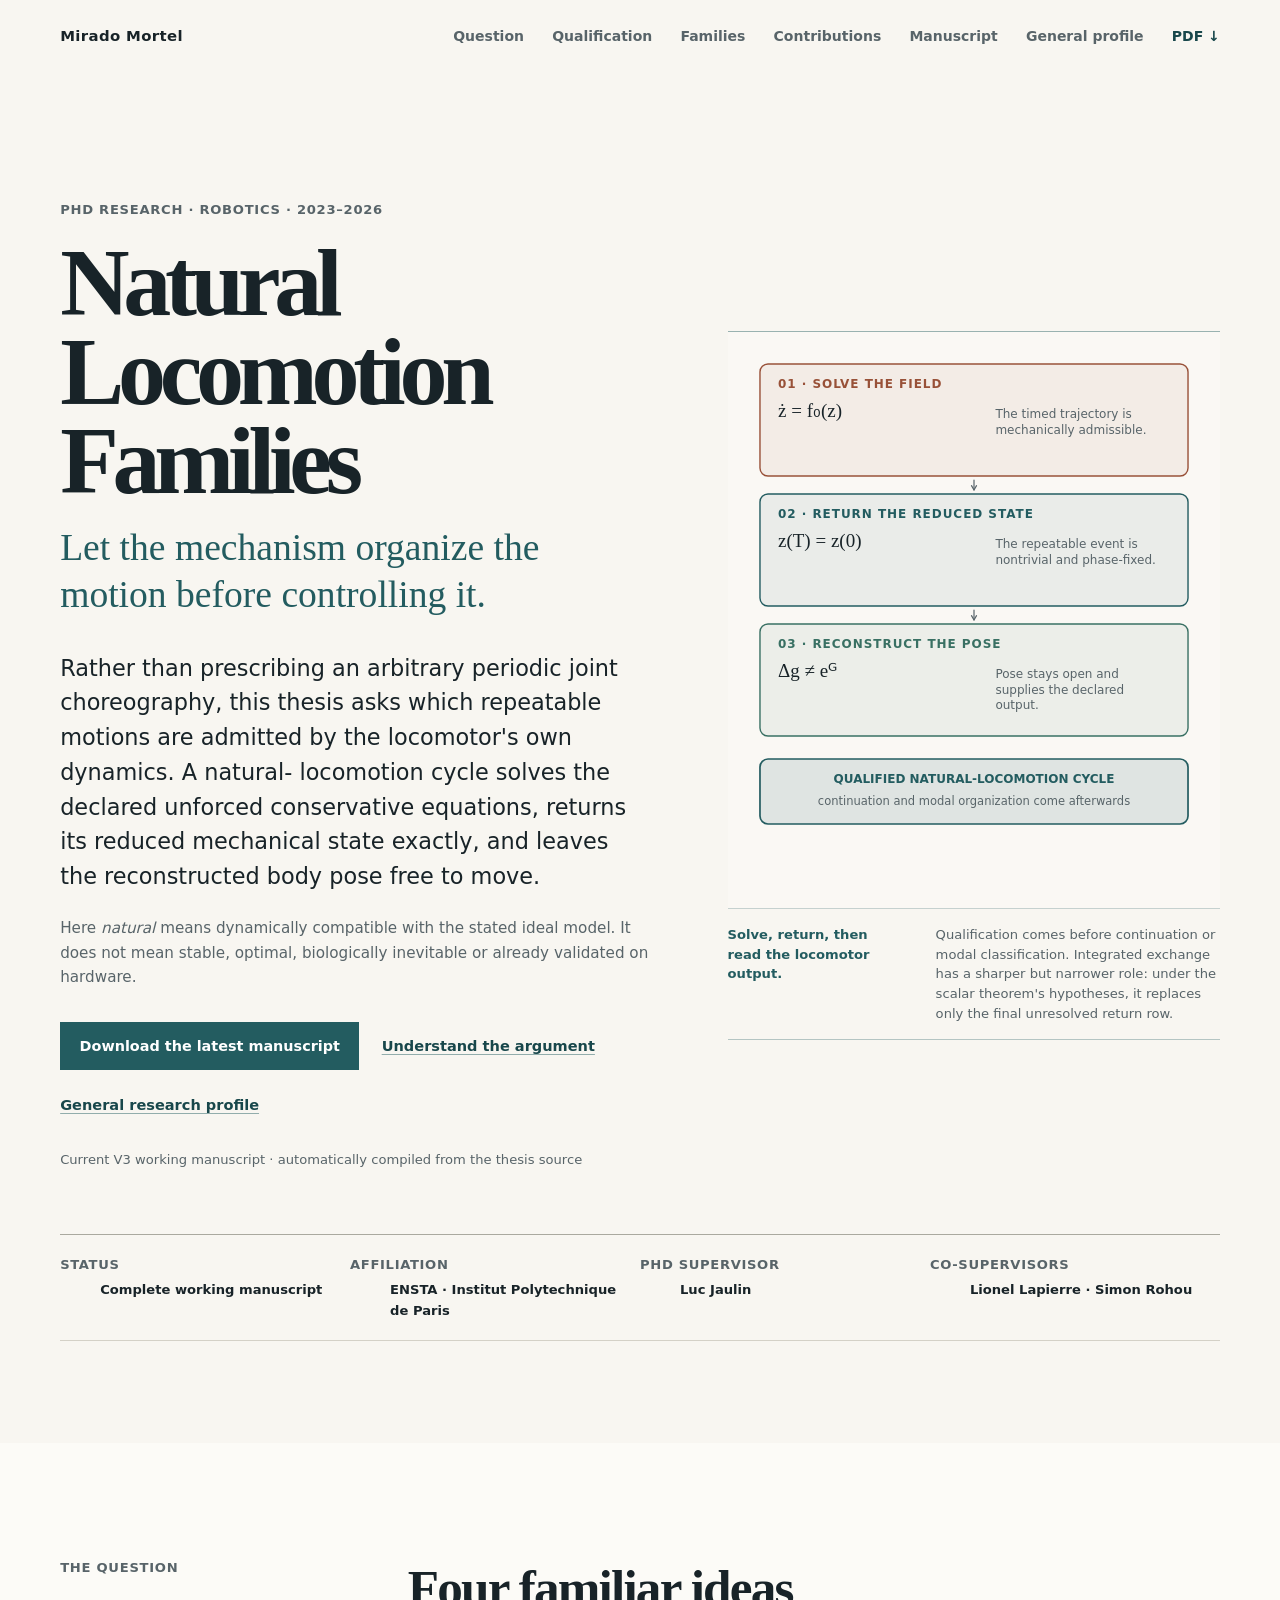
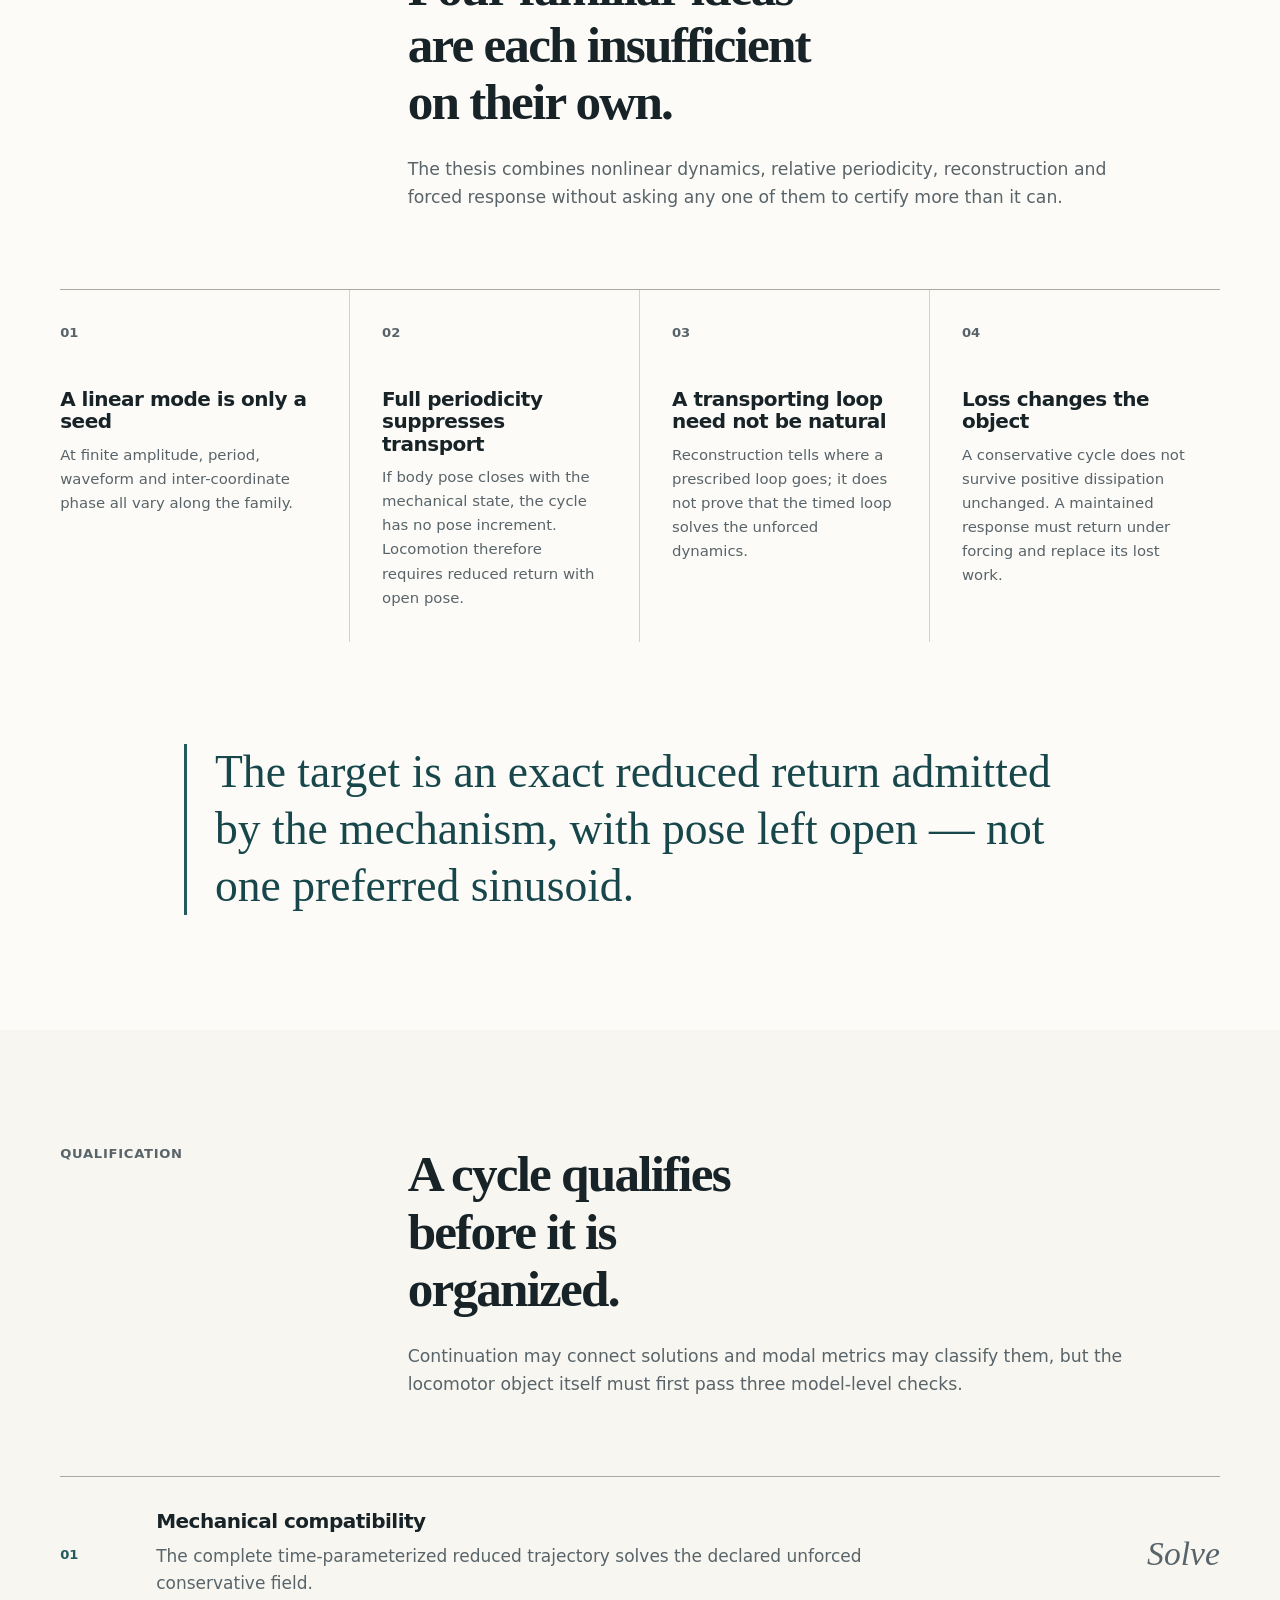
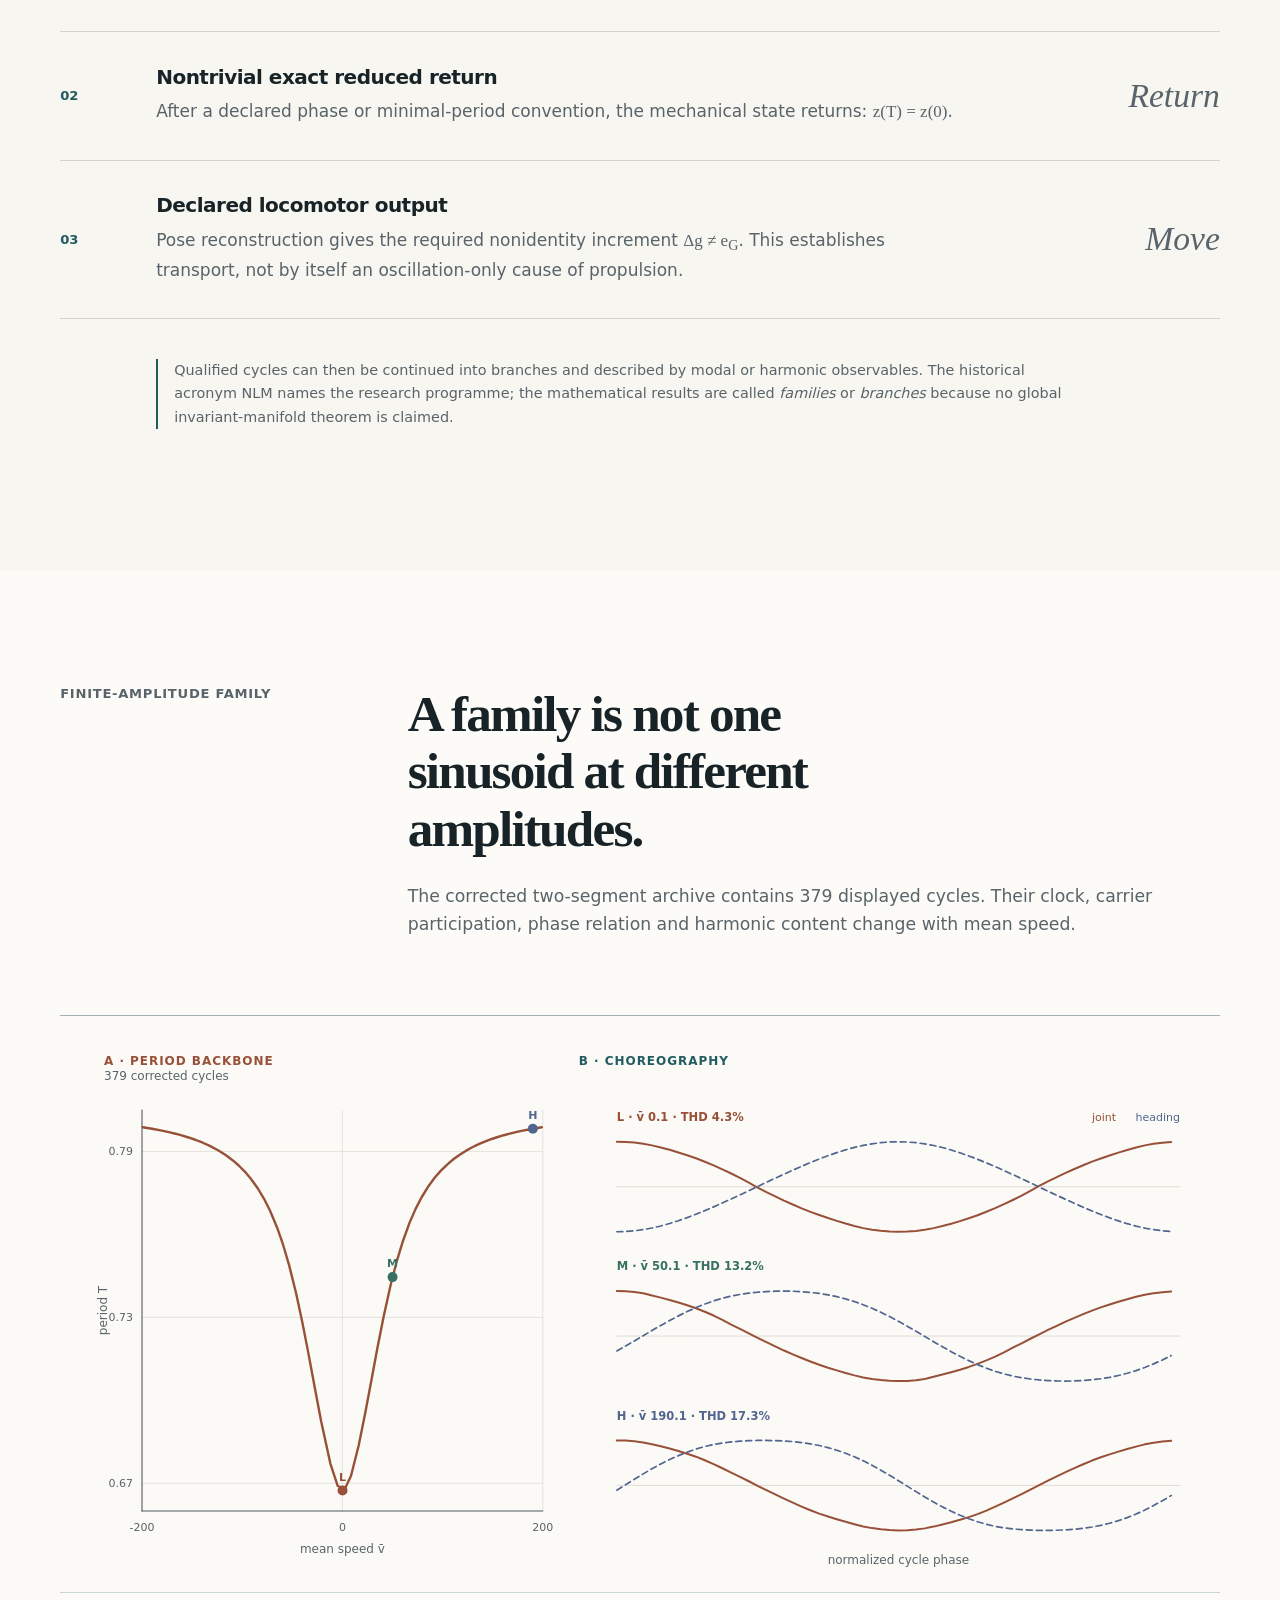
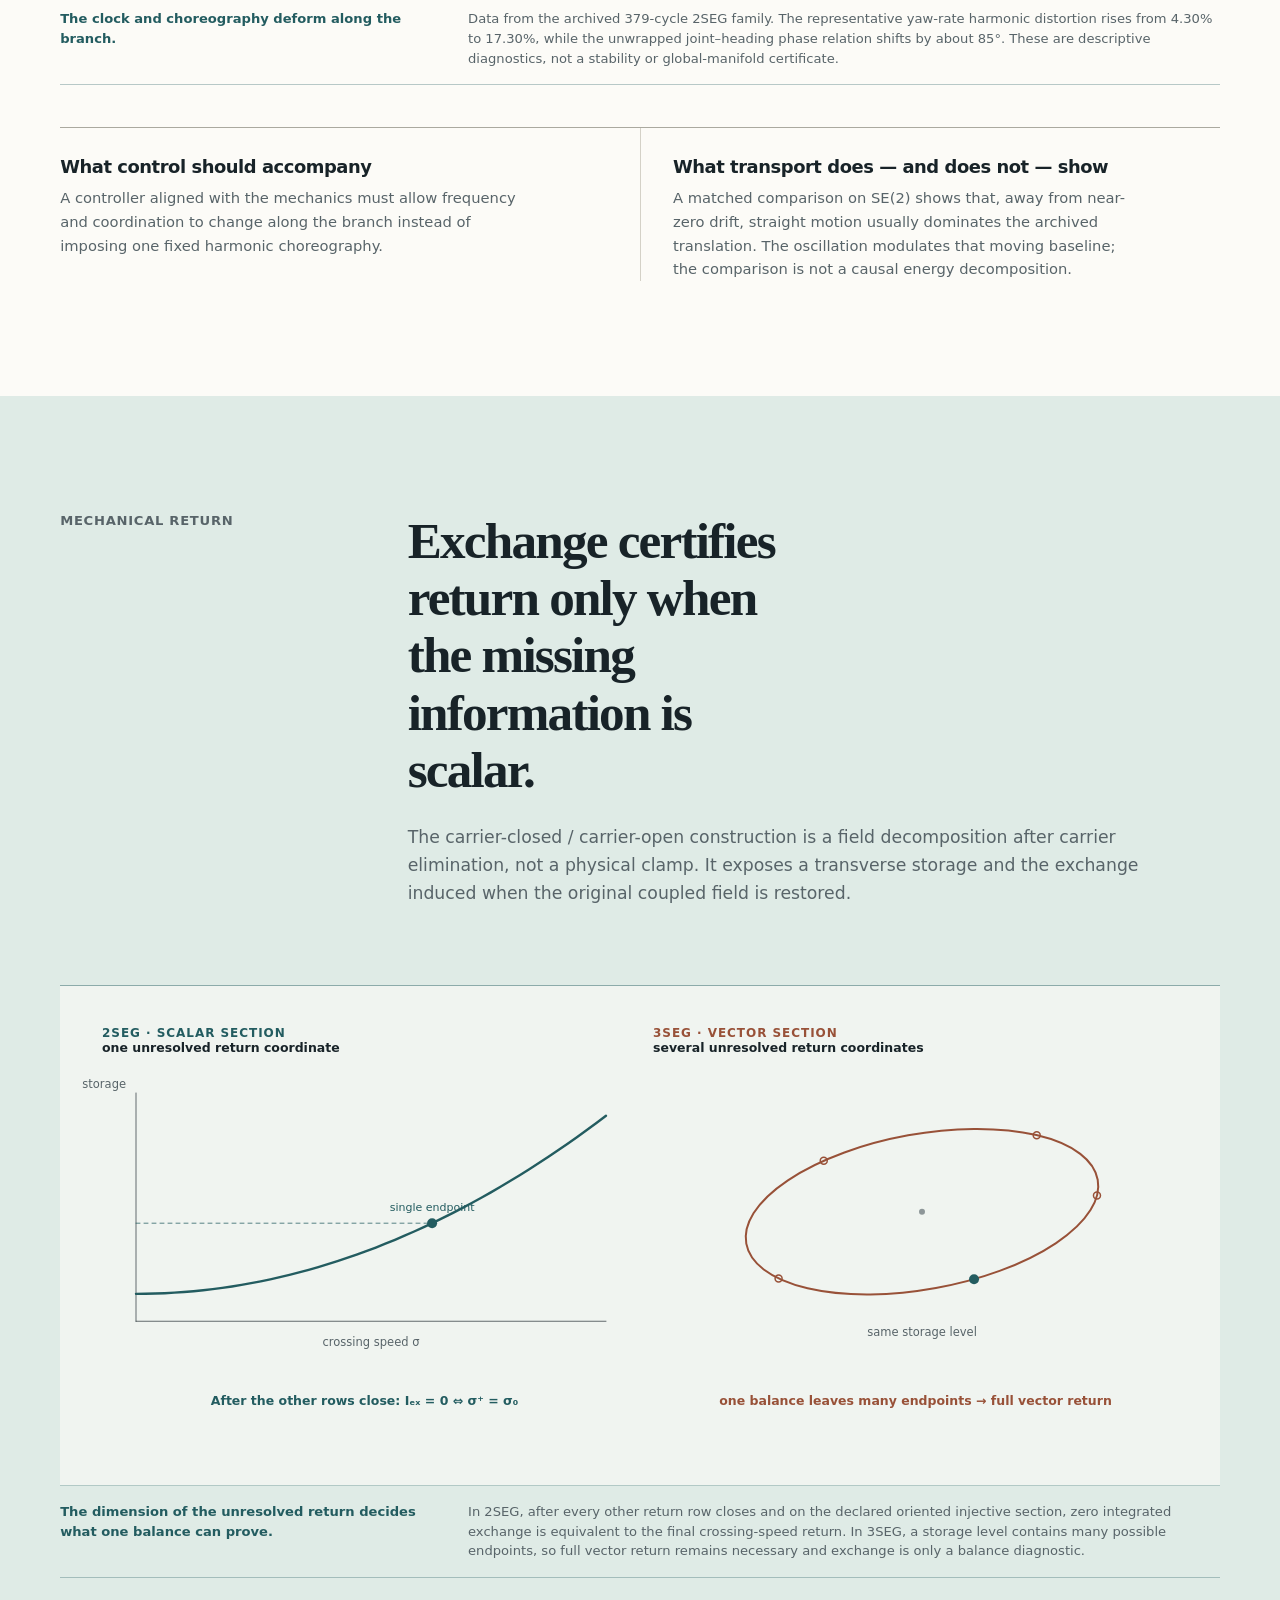
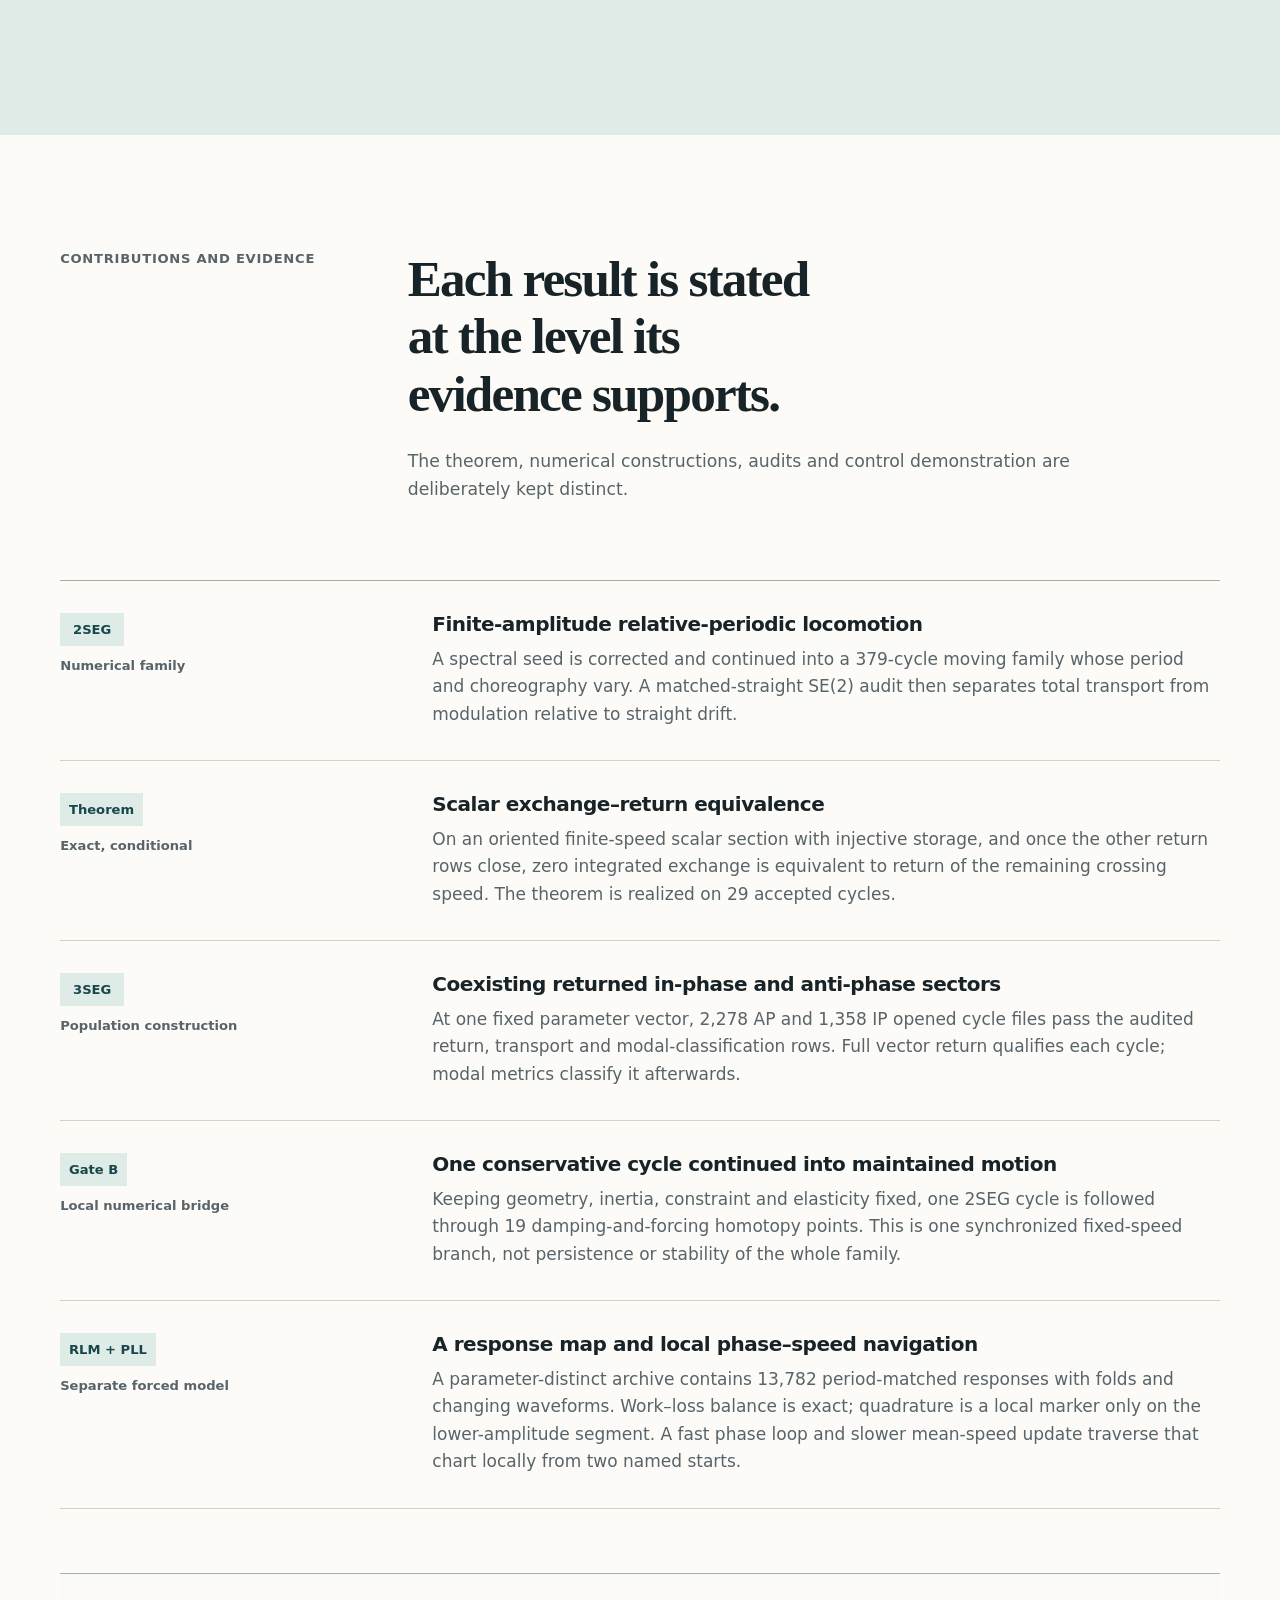
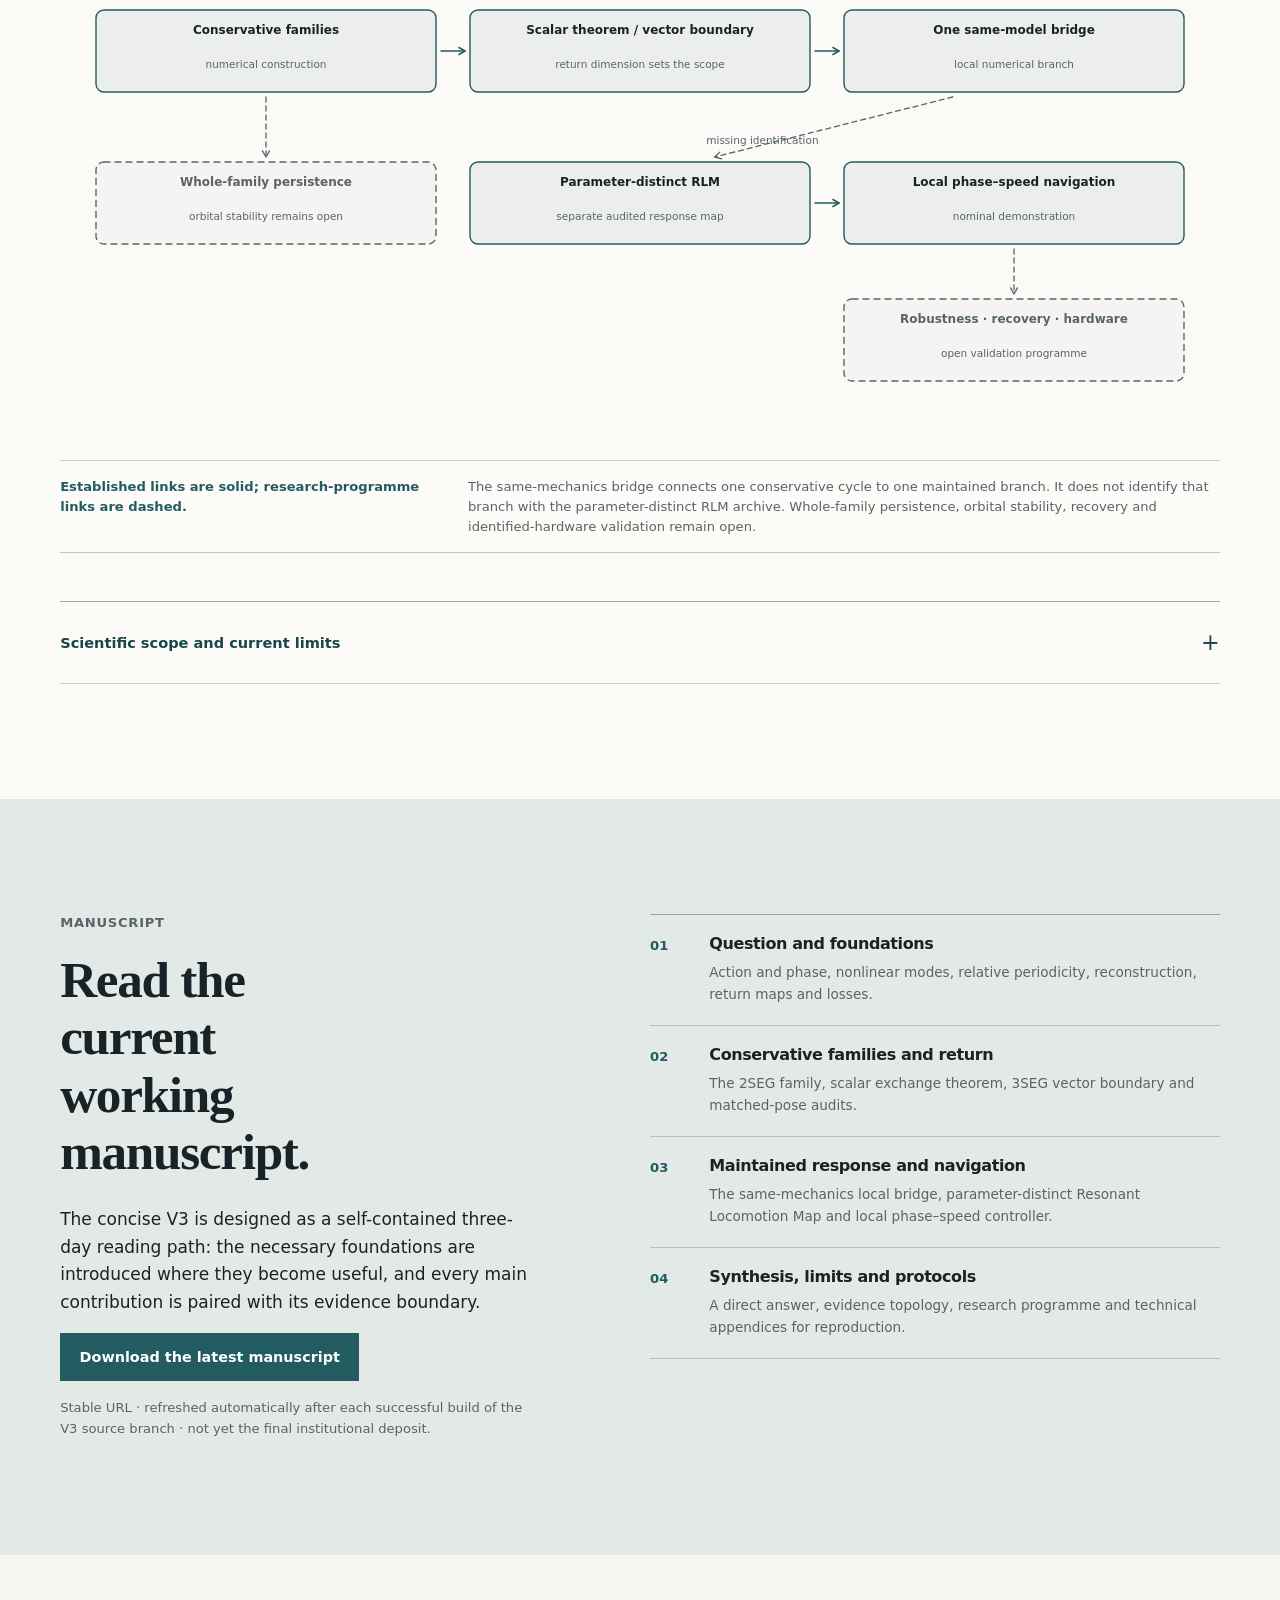
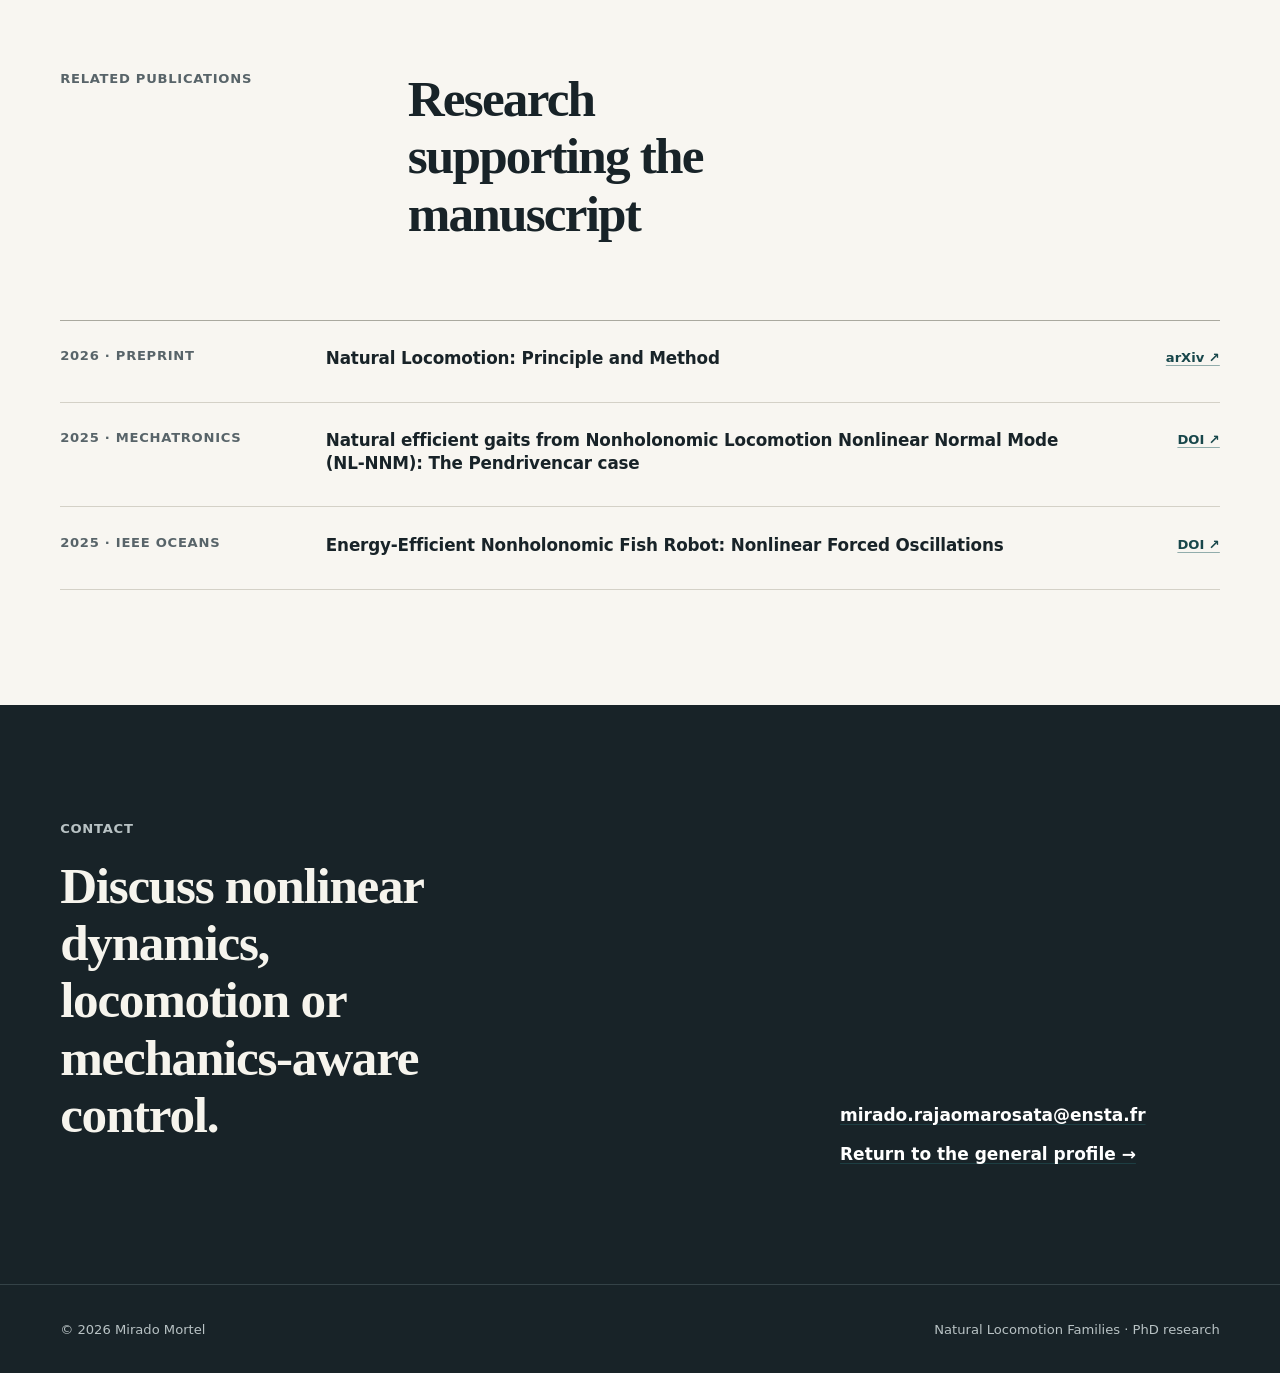
==== thesis.html @ 5b2f3fcf "Reframe website around Natural Locomotion Families" ====
<!doctype html>
<html lang="en">
  <head>
    <meta charset="utf-8">
    <meta name="viewport" content="width=device-width, initial-scale=1">
    <meta name="theme-color" content="#f8f6f1">
    <meta
      name="description"
      content="Natural Locomotion Families: Mirado Mortel's PhD research on exact reduced return, reconstructed transport, mechanical exchange and resonantly maintained motion."
    >
    <title>Natural Locomotion Families — Mirado Mortel's PhD Research</title>
    <link rel="stylesheet" href="styles.css">
    <script src="site.js" defer></script>
    <script src="thesis-family-data.js" defer></script>
    <script src="site-figures.js" defer></script>
  </head>
  <body class="thesis-page">
    <a class="skip-link" href="#main">Skip to content</a>

    <header class="site-header" data-header>
      <div class="shell header-inner">
        <a class="brand" href="index.html" aria-label="Return to Mirado Mortel's profile">Mirado Mortel</a>
        <button
          class="nav-toggle"
          type="button"
          aria-expanded="false"
          aria-controls="site-nav"
          aria-label="Open navigation"
          data-nav-toggle
        >
          <span></span><span></span>
        </button>
        <nav id="site-nav" class="site-nav" aria-label="Thesis navigation" data-nav>
          <a href="#question">Question</a>
          <a href="#qualification">Qualification</a>
          <a href="#family">Families</a>
          <a href="#contributions">Contributions</a>
          <a href="#manuscript">Manuscript</a>
          <a href="index.html">General profile</a>
          <a
            class="nav-download"
            href="https://rajaommi.github.io/assets/mirado-mortel-thesis-latest.pdf"
          >PDF ↓</a>
        </nav>
      </div>
    </header>

    <main id="main">
      <section id="top" class="shell thesis-hero">
        <div class="thesis-hero-copy">
          <p class="eyebrow">PhD research · Robotics · 2023–2026</p>
          <h1>Natural Locomotion Families</h1>
          <p class="thesis-subtitle">Let the mechanism organize the motion before controlling it.</p>
          <p class="thesis-lead">
            Rather than prescribing an arbitrary periodic joint choreography, this thesis asks
            which repeatable motions are admitted by the locomotor's own dynamics. A natural-
            locomotion cycle solves the declared unforced conservative equations, returns its
            reduced mechanical state exactly, and leaves the reconstructed body pose free to move.
          </p>
          <p class="thesis-definition">
            Here <em>natural</em> means dynamically compatible with the stated ideal model. It does
            not mean stable, optimal, biologically inevitable or already validated on hardware.
          </p>
          <div class="actions">
            <a
              class="button button-primary"
              href="https://rajaommi.github.io/assets/mirado-mortel-thesis-latest.pdf"
            >Download the latest manuscript</a>
            <a class="text-action" href="#question">Understand the argument</a>
            <a class="text-action" href="index.html">General research profile</a>
          </div>
          <p class="thesis-version">Current V3 working manuscript · automatically compiled from the thesis source</p>
        </div>

        <figure class="scientific-figure figure-thesis" aria-labelledby="thesis-figure-title" aria-describedby="thesis-figure-description">
          <canvas data-research-figure="thesis" aria-hidden="true">
            Qualification of a natural-locomotion cycle: solve the mechanical field, return the reduced state, reconstruct a nonidentity pose increment, then organize qualified cycles into families.
          </canvas>
          <figcaption>
            <strong id="thesis-figure-title">Solve, return, then read the locomotor output.</strong>
            <span id="thesis-figure-description">Qualification comes before continuation or modal classification. Integrated exchange has a sharper but narrower role: under the scalar theorem's hypotheses, it replaces only the final unresolved return row.</span>
          </figcaption>
        </figure>

        <dl class="thesis-facts">
          <div><dt>Status</dt><dd>Complete working manuscript</dd></div>
          <div><dt>Affiliation</dt><dd>ENSTA · Institut Polytechnique de Paris</dd></div>
          <div><dt>PhD supervisor</dt><dd>Luc Jaulin</dd></div>
          <div><dt>Co-supervisors</dt><dd>Lionel Lapierre · Simon Rohou</dd></div>
        </dl>
      </section>

      <section id="question" class="section thesis-idea">
        <div class="shell">
          <div class="section-heading thesis-heading">
            <p class="section-label">The question</p>
            <div>
              <h2>Four familiar ideas are each insufficient on their own.</h2>
              <p>
                The thesis combines nonlinear dynamics, relative periodicity, reconstruction
                and forced response without asking any one of them to certify more than it can.
              </p>
            </div>
          </div>

          <div class="idea-grid idea-grid-four">
            <article>
              <span>01</span>
              <div><h3>A linear mode is only a seed</h3><p>At finite amplitude, period, waveform and inter-coordinate phase all vary along the family.</p></div>
            </article>
            <article>
              <span>02</span>
              <div><h3>Full periodicity suppresses transport</h3><p>If body pose closes with the mechanical state, the cycle has no pose increment. Locomotion therefore requires reduced return with open pose.</p></div>
            </article>
            <article>
              <span>03</span>
              <div><h3>A transporting loop need not be natural</h3><p>Reconstruction tells where a prescribed loop goes; it does not prove that the timed loop solves the unforced dynamics.</p></div>
            </article>
            <article>
              <span>04</span>
              <div><h3>Loss changes the object</h3><p>A conservative cycle does not survive positive dissipation unchanged. A maintained response must return under forcing and replace its lost work.</p></div>
            </article>
          </div>

          <blockquote class="thesis-question">
            <p>The target is an exact reduced return admitted by the mechanism, with pose left open — not one preferred sinusoid.</p>
          </blockquote>
        </div>
      </section>

      <section id="qualification" class="section principle-section">
        <div class="shell">
          <div class="section-heading thesis-heading">
            <p class="section-label">Qualification</p>
            <div>
              <h2>A cycle qualifies before it is organized.</h2>
              <p>
                Continuation may connect solutions and modal metrics may classify them, but the
                locomotor object itself must first pass three model-level checks.
              </p>
            </div>
          </div>

          <ol class="principle-list">
            <li>
              <span class="principle-index">01</span>
              <div><h3>Mechanical compatibility</h3><p>The complete time-parameterized reduced trajectory solves the declared unforced conservative field.</p></div>
              <p class="principle-word">Solve</p>
            </li>
            <li>
              <span class="principle-index">02</span>
              <div><h3>Nontrivial exact reduced return</h3><p>After a declared phase or minimal-period convention, the mechanical state returns: <span class="inline-math">z(T) = z(0)</span>.</p></div>
              <p class="principle-word">Return</p>
            </li>
            <li>
              <span class="principle-index">03</span>
              <div><h3>Declared locomotor output</h3><p>Pose reconstruction gives the required nonidentity increment <span class="inline-math">Δg ≠ e<sub>G</sub></span>. This establishes transport, not by itself an oscillation-only cause of propulsion.</p></div>
              <p class="principle-word">Move</p>
            </li>
          </ol>
          <p class="qualification-note">
            Qualified cycles can then be continued into branches and described by modal or
            harmonic observables. The historical acronym NLM names the research programme;
            the mathematical results are called <em>families</em> or <em>branches</em> because no
            global invariant-manifold theorem is claimed.
          </p>
        </div>
      </section>

      <section id="family" class="section family-section">
        <div class="shell">
          <div class="section-heading thesis-heading">
            <p class="section-label">Finite-amplitude family</p>
            <div>
              <h2>A family is not one sinusoid at different amplitudes.</h2>
              <p>
                The corrected two-segment archive contains 379 displayed cycles. Their clock,
                carrier participation, phase relation and harmonic content change with mean speed.
              </p>
            </div>
          </div>

          <figure class="scientific-figure figure-family" aria-labelledby="family-figure-title" aria-describedby="family-figure-description">
            <canvas data-research-figure="family" aria-hidden="true">
              Audited two-segment family: period backbone and three representative normalized joint and heading waveforms at low, medium and high mean speed.
            </canvas>
            <figcaption>
              <strong id="family-figure-title">The clock and choreography deform along the branch.</strong>
              <span id="family-figure-description">Data from the archived 379-cycle 2SEG family. The representative yaw-rate harmonic distortion rises from 4.30% to 17.30%, while the unwrapped joint–heading phase relation shifts by about 85°. These are descriptive diagnostics, not a stability or global-manifold certificate.</span>
            </figcaption>
          </figure>

          <div class="insight-grid">
            <article><h3>What control should accompany</h3><p>A controller aligned with the mechanics must allow frequency and coordination to change along the branch instead of imposing one fixed harmonic choreography.</p></article>
            <article><h3>What transport does — and does not — show</h3><p>A matched comparison on SE(2) shows that, away from near-zero drift, straight motion usually dominates the archived translation. The oscillation modulates that moving baseline; the comparison is not a causal energy decomposition.</p></article>
          </div>
        </div>
      </section>

      <section class="section return-section">
        <div class="shell">
          <div class="section-heading thesis-heading">
            <p class="section-label">Mechanical return</p>
            <div>
              <h2>Exchange certifies return only when the missing information is scalar.</h2>
              <p>
                The carrier-closed / carrier-open construction is a field decomposition after
                carrier elimination, not a physical clamp. It exposes a transverse storage and
                the exchange induced when the original coupled field is restored.
              </p>
            </div>
          </div>

          <figure class="scientific-figure figure-return" aria-labelledby="return-figure-title" aria-describedby="return-figure-description">
            <canvas data-research-figure="return-boundary" aria-hidden="true">
              Scalar versus vector return: one storage value identifies a unique endpoint on an injective scalar section, but leaves a continuum on a multi-dimensional section.
            </canvas>
            <figcaption>
              <strong id="return-figure-title">The dimension of the unresolved return decides what one balance can prove.</strong>
              <span id="return-figure-description">In 2SEG, after every other return row closes and on the declared oriented injective section, zero integrated exchange is equivalent to the final crossing-speed return. In 3SEG, a storage level contains many possible endpoints, so full vector return remains necessary and exchange is only a balance diagnostic.</span>
            </figcaption>
          </figure>
        </div>
      </section>

      <section id="contributions" class="section results-section">
        <div class="shell">
          <div class="section-heading thesis-heading">
            <p class="section-label">Contributions and evidence</p>
            <div>
              <h2>Each result is stated at the level its evidence supports.</h2>
              <p>The theorem, numerical constructions, audits and control demonstration are deliberately kept distinct.</p>
            </div>
          </div>

          <div class="result-ladder">
            <article>
              <div class="result-meta"><span>2SEG</span><p>Numerical family</p></div>
              <div><h3>Finite-amplitude relative-periodic locomotion</h3><p>A spectral seed is corrected and continued into a 379-cycle moving family whose period and choreography vary. A matched-straight SE(2) audit then separates total transport from modulation relative to straight drift.</p></div>
            </article>
            <article>
              <div class="result-meta"><span>Theorem</span><p>Exact, conditional</p></div>
              <div><h3>Scalar exchange–return equivalence</h3><p>On an oriented finite-speed scalar section with injective storage, and once the other return rows close, zero integrated exchange is equivalent to return of the remaining crossing speed. The theorem is realized on 29 accepted cycles.</p></div>
            </article>
            <article>
              <div class="result-meta"><span>3SEG</span><p>Population construction</p></div>
              <div><h3>Coexisting returned in-phase and anti-phase sectors</h3><p>At one fixed parameter vector, 2,278 AP and 1,358 IP opened cycle files pass the audited return, transport and modal-classification rows. Full vector return qualifies each cycle; modal metrics classify it afterwards.</p></div>
            </article>
            <article>
              <div class="result-meta"><span>Gate B</span><p>Local numerical bridge</p></div>
              <div><h3>One conservative cycle continued into maintained motion</h3><p>Keeping geometry, inertia, constraint and elasticity fixed, one 2SEG cycle is followed through 19 damping-and-forcing homotopy points. This is one synchronized fixed-speed branch, not persistence or stability of the whole family.</p></div>
            </article>
            <article>
              <div class="result-meta"><span>RLM + PLL</span><p>Separate forced model</p></div>
              <div><h3>A response map and local phase–speed navigation</h3><p>A parameter-distinct archive contains 13,782 period-matched responses with folds and changing waveforms. Work–loss balance is exact; quadrature is a local marker only on the lower-amplitude segment. A fast phase loop and slower mean-speed update traverse that chart locally from two named starts.</p></div>
            </article>
          </div>

          <figure class="scientific-figure figure-evidence" aria-labelledby="evidence-figure-title" aria-describedby="evidence-figure-description">
            <canvas data-research-figure="evidence" aria-hidden="true">
              Evidence topology separating conservative families, the scalar theorem, one local same-model bridge, a parameter-distinct forced-response map and local navigation, with missing stability and hardware links.
            </canvas>
            <figcaption>
              <strong id="evidence-figure-title">Established links are solid; research-programme links are dashed.</strong>
              <span id="evidence-figure-description">The same-mechanics bridge connects one conservative cycle to one maintained branch. It does not identify that branch with the parameter-distinct RLM archive. Whole-family persistence, orbital stability, recovery and identified-hardware validation remain open.</span>
            </figcaption>
          </figure>

          <details class="scope-details">
            <summary>Scientific scope and current limits</summary>
            <div>
              <p>The mechanical results concern smooth ideal nonholonomic models with fixed nondimensional parameters. Conservative orbital stability, basins, robustness and hardware identity are not established.</p>
              <p>The 3SEG population audit covers the stated return, modal, exchange and pose rows, not a complete genealogy or exhaustive atlas. The same-model bridge contains one anchored branch. The forced-response and controller archives belong to a different parameter set and have no experimental validation.</p>
              <p>All 42 archived controller stages were accepted, so rejection, rollback and recovery remain untested. The demonstrated claim is local navigation of a forced-response chart, not stabilization of conservative natural-locomotion families.</p>
            </div>
          </details>
        </div>
      </section>

      <section id="manuscript" class="section manuscript-section">
        <div class="shell manuscript-grid">
          <div class="manuscript-copy">
            <p class="section-label">Manuscript</p>
            <h2>Read the current working manuscript.</h2>
            <p>
              The concise V3 is designed as a self-contained three-day reading path: the
              necessary foundations are introduced where they become useful, and every main
              contribution is paired with its evidence boundary.
            </p>
            <a
              class="button button-primary"
              href="https://rajaommi.github.io/assets/mirado-mortel-thesis-latest.pdf"
            >Download the latest manuscript</a>
            <p class="small-note">Stable URL · refreshed automatically after each successful build of the V3 source branch · not yet the final institutional deposit.</p>
          </div>

          <div class="contents-list">
            <article><span>01</span><div><h3>Question and foundations</h3><p>Action and phase, nonlinear modes, relative periodicity, reconstruction, return maps and losses.</p></div></article>
            <article><span>02</span><div><h3>Conservative families and return</h3><p>The 2SEG family, scalar exchange theorem, 3SEG vector boundary and matched-pose audits.</p></div></article>
            <article><span>03</span><div><h3>Maintained response and navigation</h3><p>The same-mechanics local bridge, parameter-distinct Resonant Locomotion Map and local phase–speed controller.</p></div></article>
            <article><span>04</span><div><h3>Synthesis, limits and protocols</h3><p>A direct answer, evidence topology, research programme and technical appendices for reproduction.</p></div></article>
          </div>
        </div>
      </section>

      <section class="section thesis-publications-section">
        <div class="shell">
          <div class="section-heading compact-heading thesis-heading">
            <p class="section-label">Related publications</p>
            <div><h2>Research supporting the manuscript</h2></div>
          </div>
          <div class="publication-list thesis-publications">
            <article><p class="publication-meta">2026 · Preprint</p><div><h3>Natural Locomotion: Principle and Method</h3></div><a href="https://arxiv.org/abs/2605.28254" target="_blank" rel="noreferrer">arXiv ↗</a></article>
            <article><p class="publication-meta">2025 · Mechatronics</p><div><h3>Natural efficient gaits from Nonholonomic Locomotion Nonlinear Normal Mode (NL-NNM): The Pendrivencar case</h3></div><a href="https://doi.org/10.1016/j.mechatronics.2025.103366" target="_blank" rel="noreferrer">DOI ↗</a></article>
            <article><p class="publication-meta">2025 · IEEE OCEANS</p><div><h3>Energy-Efficient Nonholonomic Fish Robot: Nonlinear Forced Oscillations</h3></div><a href="https://doi.org/10.1109/OCEANS58557.2025.11104676" target="_blank" rel="noreferrer">DOI ↗</a></article>
          </div>
        </div>
      </section>

      <section class="section contact-section thesis-contact">
        <div class="shell contact-inner">
          <div><p class="section-label">Contact</p><h2>Discuss nonlinear dynamics, locomotion or mechanics-aware control.</h2></div>
          <div class="contact-links">
            <a href="mailto:mirado.rajaomarosata@ensta.fr">mirado.rajaomarosata@ensta.fr</a>
            <a href="index.html">Return to the general profile →</a>
          </div>
        </div>
      </section>
    </main>

    <footer class="site-footer">
      <div class="shell footer-inner"><p>© 2026 Mirado Mortel</p><p>Natural Locomotion Families · PhD research</p></div>
    </footer>
  </body>
</html>
---- styles.css ----
:root {
  --bg: #f3f1ea;
  --surface: #fcfbf7;
  --surface-strong: #ffffff;
  --ink: #182328;
  --muted: #586469;
  --line: #d4d1c7;
  --line-strong: #aaa99f;
  --accent: #235c60;
  --accent-dark: #18474b;
  --accent-soft: #e3e9e6;
  --mechanics: #985138;
  --mechanics-soft: #f2e4dc;
  --navigation: #397063;
  --navigation-soft: #dfebe6;
  --sensing: #52658f;
  --sensing-soft: #e5e7f0;
  --sans: ui-sans-serif, system-ui, -apple-system, BlinkMacSystemFont, "Segoe UI", sans-serif;
  --serif: "Iowan Old Style", "Palatino Linotype", Palatino, Charter, Georgia, serif;
  --shell: 1180px;
  --gutter: clamp(1.25rem, 4.7vw, 4rem);
  --section-space: clamp(5.5rem, 9vw, 8rem);
}

*,
*::before,
*::after {
  box-sizing: border-box;
}

html {
  scroll-behavior: smooth;
  scroll-padding-top: 5.5rem;
}

body {
  margin: 0;
  color: var(--ink);
  background: var(--bg);
  font-family: var(--sans);
  font-size: 1.0625rem;
  line-height: 1.62;
  -webkit-font-smoothing: antialiased;
  text-rendering: optimizeLegibility;
}

body.nav-open {
  overflow: hidden;
}

::selection {
  color: var(--surface);
  background: var(--accent);
}

img {
  display: block;
  max-width: 100%;
}

a {
  color: var(--accent-dark);
  text-decoration-color: color-mix(in srgb, var(--accent) 48%, transparent);
  text-decoration-thickness: 1px;
  text-underline-offset: 0.2em;
}

a:hover {
  text-decoration-color: currentColor;
}

a:focus-visible,
button:focus-visible,
summary:focus-visible {
  outline: 3px solid var(--accent);
  outline-offset: 4px;
}

p,
h1,
h2,
h3,
h4,
figure,
blockquote,
dl,
dd {
  margin-top: 0;
}

h1,
h2,
h3,
h4 {
  margin-bottom: 0.5em;
  font-weight: 620;
  line-height: 1.12;
  letter-spacing: -0.025em;
}

h2 {
  font-size: clamp(2.05rem, 4vw, 3.5rem);
}

h3 {
  font-size: clamp(1.28rem, 2vw, 1.65rem);
}

h4 {
  font-size: 1.075rem;
  letter-spacing: -0.012em;
}

p:last-child {
  margin-bottom: 0;
}

.shell {
  width: min(calc(100% - (2 * var(--gutter))), var(--shell));
  margin-inline: auto;
}

.section {
  padding-block: var(--section-space);
}

.skip-link {
  position: fixed;
  z-index: 1000;
  top: 0.75rem;
  left: 0.75rem;
  padding: 0.65rem 1rem;
  color: var(--surface);
  background: var(--ink);
  transform: translateY(-160%);
}

.skip-link:focus {
  transform: translateY(0);
}

.site-header {
  position: sticky;
  z-index: 100;
  top: 0;
  background: var(--bg);
  border-bottom: 1px solid transparent;
}

.site-header.is-scrolled {
  border-bottom-color: var(--line);
}

.header-inner {
  display: flex;
  min-height: 4.5rem;
  align-items: center;
  justify-content: space-between;
  gap: 2rem;
}

.brand {
  flex: 0 0 auto;
  color: var(--ink);
  font-size: 0.93rem;
  font-weight: 720;
  letter-spacing: 0.025em;
  text-decoration: none;
}

.site-nav {
  display: flex;
  align-items: center;
  gap: clamp(1rem, 2.2vw, 2rem);
}

.site-nav a {
  min-height: 2.75rem;
  display: inline-flex;
  align-items: center;
  color: var(--muted);
  font-size: 0.875rem;
  font-weight: 620;
  text-decoration: none;
}

.site-nav a:hover {
  color: var(--ink);
}

.site-nav .nav-download {
  color: var(--accent-dark);
}

.nav-toggle {
  display: none;
  width: 2.75rem;
  height: 2.75rem;
  padding: 0;
  border: 1px solid var(--line);
  color: var(--ink);
  background: transparent;
  cursor: pointer;
}

.nav-toggle span {
  position: absolute;
  left: 50%;
  width: 1.15rem;
  height: 1px;
  background: currentColor;
  transform: translateX(-50%);
}

.nav-toggle span:first-child {
  margin-top: -0.23rem;
}

.nav-toggle span:last-child {
  margin-top: 0.23rem;
}

.profile-hero {
  display: grid;
  grid-template-columns: minmax(0, 7fr) minmax(17rem, 5fr);
  gap: clamp(3rem, 8vw, 7.5rem);
  min-height: calc(100vh - 4.5rem);
  min-height: calc(100svh - 4.5rem);
  align-items: center;
  padding-block: clamp(4.5rem, 9vw, 8.5rem);
}

.hero-copy {
  max-width: 47rem;
}

.eyebrow,
.section-label,
.axis-number,
.project-status,
.publication-meta {
  margin-bottom: 1.15rem;
  color: var(--muted);
  font-size: 0.82rem;
  font-weight: 720;
  line-height: 1.4;
  letter-spacing: 0.055em;
  text-transform: uppercase;
}

.profile-hero h1 {
  max-width: 13ch;
  margin-bottom: 1.75rem;
  font-size: clamp(3.2rem, 7.5vw, 6.6rem);
  font-weight: 600;
  line-height: 0.98;
  letter-spacing: -0.06em;
}

.hero-summary {
  max-width: 40rem;
  margin-bottom: 1rem;
  font-size: clamp(1.25rem, 2.1vw, 1.6rem);
  line-height: 1.45;
}

.hero-detail {
  max-width: 42rem;
  color: var(--muted);
}

.actions {
  display: flex;
  flex-wrap: wrap;
  align-items: center;
  gap: 0.8rem 1.4rem;
  margin-top: 2rem;
}

.button {
  min-height: 3rem;
  display: inline-flex;
  align-items: center;
  justify-content: center;
  padding: 0.72rem 1.15rem;
  border: 1px solid var(--line-strong);
  color: var(--ink);
  background: transparent;
  font-size: 0.9rem;
  font-weight: 690;
  line-height: 1.25;
  text-align: center;
  text-decoration: none;
}

.button:hover {
  border-color: var(--ink);
}

.button-primary {
  border-color: var(--accent);
  color: #fff;
  background: var(--accent);
}

.button-primary:hover {
  border-color: var(--accent-dark);
  background: var(--accent-dark);
}

.text-action {
  min-height: 2.75rem;
  display: inline-flex;
  align-items: center;
  font-size: 0.91rem;
  font-weight: 680;
}

.availability {
  max-width: 40rem;
  margin-top: 2rem;
  margin-bottom: 0;
  padding-top: 1rem;
  color: var(--muted);
  border-top: 1px solid var(--line);
  font-size: 0.89rem;
}

.hero-aside {
  align-self: center;
}

.portrait {
  max-width: 20rem;
  margin-bottom: 1.5rem;
  margin-left: auto;
}

.portrait img {
  width: 100%;
  aspect-ratio: 4 / 5;
  object-fit: cover;
  object-position: center 30%;
  border: 1px solid var(--line);
}

.portrait figcaption {
  max-width: 30ch;
  margin-top: 0.75rem;
  color: var(--muted);
  font-size: 0.82rem;
  line-height: 1.5;
}

.research-key {
  max-width: 20rem;
  margin-left: auto;
  padding-top: 1rem;
  border-top: 1px solid var(--line-strong);
}

.research-key p {
  display: flex;
  align-items: center;
  gap: 0.75rem;
  margin-bottom: 0.45rem;
  color: var(--muted);
  font-size: 0.85rem;
}

.key-mark {
  width: 1.6rem;
  height: 2px;
  flex: 0 0 auto;
  background: currentColor;
}

.mechanics-mark {
  color: var(--mechanics);
}

.navigation-mark {
  color: var(--navigation);
}

.sensing-mark {
  color: var(--sensing);
}

.section-heading {
  display: grid;
  grid-template-columns: minmax(9rem, 3fr) minmax(0, 9fr);
  gap: clamp(2rem, 6vw, 5rem);
  align-items: start;
  margin-bottom: clamp(3rem, 6vw, 5rem);
}

.section-heading h2 {
  max-width: 17ch;
}

.section-heading > div > p {
  max-width: 47rem;
  color: var(--muted);
  font-size: 1.08rem;
}

.compact-heading {
  margin-bottom: 3.25rem;
}

.research-section {
  padding-top: clamp(5rem, 8vw, 7rem);
  border-top: 1px solid var(--line);
}

.research-map {
  display: grid;
  grid-template-columns: repeat(12, minmax(0, 1fr));
  gap: 1.5rem;
  align-items: stretch;
}

.research-axis {
  --axis-color: var(--accent);
  position: relative;
  padding: clamp(1.8rem, 3.6vw, 3rem);
  overflow: hidden;
  border-top: 4px solid var(--axis-color);
}

.axis-mechanics {
  --axis-color: var(--mechanics);
  grid-column: 1 / -1;
  background: var(--mechanics-soft);
}

.axis-navigation {
  --axis-color: var(--navigation);
  grid-column: span 6;
  background: var(--navigation-soft);
}

.axis-sensing {
  --axis-color: var(--sensing);
  grid-column: span 6;
  background: var(--sensing-soft);
}

.axis-header {
  display: flex;
  align-items: flex-start;
  justify-content: space-between;
  gap: 2rem;
  margin-bottom: 2.5rem;
}

.axis-number {
  margin-bottom: 0.65rem;
  color: var(--axis-color);
}

.axis-header h3 {
  max-width: 19ch;
  margin-bottom: 0;
  color: var(--ink);
  font-size: clamp(1.65rem, 3vw, 2.6rem);
}

.axis-intro {
  max-width: 56ch;
  margin-bottom: 2.5rem;
  color: var(--ink);
}

.project-notes {
  display: grid;
  grid-template-columns: repeat(4, minmax(0, 1fr));
  gap: 0;
  color: var(--ink);
  border-top: 1px solid color-mix(in srgb, var(--axis-color) 38%, transparent);
}

.project-notes > div {
  padding: 1.45rem 1.25rem 0 0;
  border-right: 1px solid color-mix(in srgb, var(--axis-color) 28%, transparent);
}

.project-notes > div + div {
  padding-left: 1.25rem;
}

.project-notes > div:last-child {
  padding-right: 0;
  border-right: 0;
}

.axis-navigation .project-notes,
.axis-sensing .project-notes {
  grid-template-columns: 1fr;
}

.axis-navigation .project-notes > div,
.axis-sensing .project-notes > div {
  padding-right: 0;
  border-right: 0;
}

.project-notes h4 {
  margin-bottom: 0.4rem;
}

.project-notes p:not(.project-status) {
  color: color-mix(in srgb, var(--ink) 78%, transparent);
  font-size: 0.94rem;
}

.project-notes a {
  display: inline-block;
  margin-top: 0.3rem;
  color: inherit;
  font-size: 0.86rem;
  font-weight: 680;
}

.project-status {
  margin-bottom: 0.55rem;
  color: var(--axis-color, var(--muted));
  font-size: 0.82rem;
  letter-spacing: 0.048em;
}

.scientific-figure {
  --figure-color: var(--accent);
  margin: 0 0 2.6rem;
  color: var(--ink);
  border-top: 1px solid color-mix(in srgb, var(--figure-color) 44%, transparent);
  border-bottom: 1px solid color-mix(in srgb, var(--figure-color) 32%, transparent);
}

.scientific-figure canvas {
  width: 100%;
  display: block;
  background: color-mix(in srgb, var(--surface) 62%, transparent);
}

.figure-mechanics {
  --figure-color: var(--mechanics);
}

.figure-navigation {
  --figure-color: var(--navigation);
}

.figure-sensing {
  --figure-color: var(--sensing);
}

.figure-mechanics canvas {
  height: clamp(20rem, 29vw, 22rem);
}

.figure-navigation canvas,
.figure-sensing canvas {
  height: clamp(21rem, 31vw, 23rem);
}

.scientific-figure figcaption {
  display: grid;
  grid-template-columns: minmax(11rem, 0.8fr) minmax(0, 1.6fr);
  gap: 1rem 2rem;
  padding-block: 1rem;
  border-top: 1px solid color-mix(in srgb, var(--figure-color) 24%, transparent);
  font-size: 0.82rem;
  line-height: 1.5;
}

.scientific-figure figcaption strong {
  color: var(--figure-color);
  font-weight: 700;
}

.scientific-figure figcaption span {
  color: var(--muted);
}

.thesis-spotlight {
  padding-block: clamp(4.5rem, 7vw, 6.5rem);
}

.thesis-spotlight-inner {
  display: grid;
  grid-template-columns: minmax(0, 5fr) minmax(0, 6fr);
  gap: clamp(2rem, 7vw, 6rem);
  padding: clamp(2.2rem, 5vw, 4.75rem);
  background: var(--accent-soft);
  border-left: 5px solid var(--accent);
}

.thesis-spotlight h2 {
  max-width: 13ch;
  margin-bottom: 0;
  font-size: clamp(2rem, 4vw, 3.6rem);
}

.thesis-spotlight-inner > div:last-child > p {
  max-width: 50ch;
  font-size: 1.06rem;
}

.method-section {
  padding-top: clamp(3rem, 5vw, 4.5rem);
}

.method-line {
  display: grid;
  grid-template-columns: repeat(5, minmax(0, 1fr));
  margin: 0;
  padding: 0;
  list-style: none;
  border-top: 1px solid var(--line-strong);
}

.method-line li {
  position: relative;
  padding: 1.8rem 1.2rem 0 0;
}

.method-line li::before {
  content: "";
  position: absolute;
  top: -0.34rem;
  left: 0;
  width: 0.66rem;
  height: 0.66rem;
  border: 2px solid var(--bg);
  border-radius: 50%;
  background: var(--accent);
}

.method-line span {
  display: block;
  margin-bottom: 0.8rem;
  color: var(--muted);
  font-size: 0.82rem;
  font-weight: 720;
}

.method-line p {
  max-width: 15ch;
  font-size: 0.91rem;
  font-weight: 650;
  line-height: 1.4;
}

.method-note {
  max-width: 48rem;
  margin-top: 2.5rem;
  padding-left: 1rem;
  color: var(--muted);
  border-left: 2px solid var(--line-strong);
  font-size: 0.87rem;
}

.engineering-section {
  background: var(--surface);
}

.engineering-mosaic {
  display: grid;
  grid-template-columns: repeat(12, minmax(0, 1fr));
  gap: 3.5rem 1.5rem;
}

.engineering-project {
  color: var(--ink);
}

.engineering-project figure {
  margin-bottom: 1.3rem;
  background: var(--bg);
  border: 1px solid var(--line);
}

.engineering-project img {
  width: 100%;
  height: 100%;
}

.engineering-project h3 {
  margin-bottom: 0.5rem;
}

.engineering-project p:not(.project-status) {
  max-width: 57ch;
  color: var(--muted);
  font-size: 0.95rem;
}

.engineering-project a {
  font-size: 0.87rem;
  font-weight: 680;
}

.engineering-project-lead {
  grid-column: span 7;
}

.engineering-project-lead figure {
  aspect-ratio: 4 / 3;
}

.engineering-project-lead img,
.engineering-project-wide img {
  object-fit: cover;
}

.engineering-project-interface {
  grid-column: span 5;
}

.engineering-project-interface figure {
  padding: 1rem;
}

.engineering-project-interface img {
  object-fit: contain;
}

.engineering-project-edf figure {
  aspect-ratio: 4 / 5;
}

.engineering-project-shiva figure {
  aspect-ratio: 16 / 10;
}

.engineering-project-interface:nth-child(3) {
  grid-column: 1 / span 5;
}

.engineering-project-wide {
  grid-column: 6 / span 7;
}

.engineering-project-wide figure {
  aspect-ratio: 16 / 9;
}

.publications-section {
  border-bottom: 1px solid var(--line);
}

.publication-list {
  border-top: 1px solid var(--line-strong);
}

.publication-list article {
  display: grid;
  grid-template-columns: minmax(9rem, 2.5fr) minmax(0, 8fr) minmax(3.5rem, 1fr);
  gap: 1.5rem;
  align-items: start;
  padding-block: 1.65rem;
  border-bottom: 1px solid var(--line);
}

.publication-list h3 {
  margin-bottom: 0.35rem;
  font-size: 1.05rem;
  line-height: 1.35;
  letter-spacing: -0.01em;
}

.publication-list article > div > p {
  color: var(--muted);
  font-size: 0.82rem;
}

.publication-meta {
  margin-bottom: 0;
  font-size: 0.82rem;
}

.publication-list article > a {
  justify-self: end;
  font-size: 0.82rem;
  font-weight: 680;
}

.text-links {
  display: flex;
  flex-wrap: wrap;
  gap: 1rem 1.75rem;
}

.publication-links {
  margin-top: 2rem;
  justify-content: flex-end;
  font-size: 0.88rem;
  font-weight: 680;
}

.profile-grid {
  display: grid;
  grid-template-columns: minmax(0, 6fr) minmax(0, 5fr);
  gap: clamp(3rem, 8vw, 7rem);
}

.profile-grid h2 {
  max-width: 11ch;
}

.large-copy {
  font-size: clamp(1.15rem, 1.8vw, 1.35rem);
  line-height: 1.5;
}

.profile-grid > div > p:not(.section-label) {
  max-width: 54ch;
}

.profile-facts {
  border-top: 1px solid var(--line-strong);
}

.profile-facts > div {
  display: grid;
  grid-template-columns: 7.2rem 1fr;
  gap: 1.2rem;
  padding-block: 1.25rem;
  border-bottom: 1px solid var(--line);
}

.profile-facts dt {
  font-size: 0.82rem;
  font-weight: 720;
}

.profile-facts dd {
  margin-bottom: 0;
  color: var(--muted);
  font-size: 0.88rem;
}

.contact-section {
  color: #f6f4ed;
  background: var(--ink);
}

.contact-inner {
  display: grid;
  grid-template-columns: minmax(0, 7fr) minmax(15rem, 4fr);
  gap: clamp(3rem, 9vw, 8rem);
  align-items: end;
}

.contact-section .section-label {
  color: #b8c2c4;
}

.contact-section h2 {
  max-width: 15ch;
}

.contact-section p:not(.section-label) {
  max-width: 45rem;
  color: #c8d0d1;
}

.contact-links {
  display: flex;
  flex-direction: column;
  align-items: flex-start;
  gap: 0.75rem;
}

.contact-links a {
  max-width: 100%;
  overflow-wrap: anywhere;
  color: #fff;
  font-weight: 620;
}

.contact-section a:focus-visible,
.site-footer a:focus-visible {
  outline-color: var(--bg);
}

.site-footer {
  color: #b8c2c4;
  background: var(--ink);
  border-top: 1px solid #344247;
}

.footer-inner {
  min-height: 5.5rem;
  display: flex;
  align-items: center;
  justify-content: space-between;
  gap: 2rem;
  font-size: 0.82rem;
}

.footer-inner p {
  margin-bottom: 0;
}

/* Dedicated thesis page */

.thesis-page {
  background: #f8f6f1;
}

.thesis-page .site-header {
  background: #f8f6f1;
}

.thesis-page h1,
.thesis-page h2,
.thesis-page .thesis-question {
  font-family: var(--serif);
}

.thesis-hero {
  display: grid;
  grid-template-columns: minmax(0, 6fr) minmax(26rem, 5fr);
  gap: 3rem clamp(3rem, 6vw, 6rem);
  padding-block: clamp(5rem, 10vw, 9rem) clamp(4.5rem, 8vw, 7rem);
}

.thesis-hero-copy h1 {
  max-width: 13ch;
  margin-bottom: 0.2em;
  font-size: clamp(3.8rem, 7.5vw, 6.8rem);
  font-weight: 560;
  line-height: 0.93;
  letter-spacing: -0.065em;
}

.thesis-subtitle {
  margin-bottom: 2rem;
  color: var(--accent);
  font-family: var(--serif);
  font-size: clamp(1.45rem, 3vw, 2.35rem);
  line-height: 1.25;
}

.thesis-lead {
  max-width: 44rem;
  font-size: clamp(1.15rem, 2vw, 1.4rem);
  line-height: 1.55;
}

.thesis-definition {
  max-width: 43rem;
  color: var(--muted);
  font-size: 0.95rem;
}

.thesis-version {
  margin-top: 1.4rem;
  color: var(--muted);
  font-size: 0.82rem;
}

.figure-thesis {
  --figure-color: var(--accent);
  align-self: center;
  margin-bottom: 0;
}

.figure-thesis canvas {
  height: clamp(32rem, 45vw, 36rem);
}

.thesis-facts {
  grid-column: 1 / -1;
  display: grid;
  grid-template-columns: repeat(4, minmax(0, 1fr));
  margin: 1rem 0 0;
  border-top: 1px solid var(--line-strong);
  border-bottom: 1px solid var(--line);
}

.thesis-facts > div {
  padding: 1.15rem 1.2rem 1.15rem 0;
}

.thesis-facts dt {
  margin-bottom: 0.25rem;
  color: var(--muted);
  font-size: 0.82rem;
  font-weight: 720;
  letter-spacing: 0.05em;
  text-transform: uppercase;
}

.thesis-facts dd {
  margin-bottom: 0;
  font-size: 0.82rem;
  font-weight: 620;
}

.thesis-heading h2 {
  max-width: 16ch;
  font-weight: 560;
  letter-spacing: -0.035em;
}

.thesis-idea {
  background: var(--surface);
}

.idea-grid {
  display: grid;
  grid-template-columns: repeat(3, minmax(0, 1fr));
  margin-top: 1rem;
  border-top: 1px solid var(--line-strong);
}

.idea-grid-four {
  grid-template-columns: repeat(4, minmax(0, 1fr));
}

.idea-grid-four article {
  padding-right: 1.45rem;
}

.idea-grid-four article + article {
  padding-left: 1.45rem;
}

.idea-grid article {
  padding: 2rem 2rem 2rem 0;
  border-right: 1px solid var(--line);
}

.idea-grid article + article {
  padding-left: 2rem;
}

.idea-grid article:last-child {
  border-right: 0;
}

.idea-grid span {
  display: block;
  margin-bottom: 2.8rem;
  color: var(--muted);
  font-size: 0.82rem;
  font-weight: 720;
}

.idea-grid h3 {
  font-family: var(--sans);
  font-size: 1.25rem;
}

.idea-grid p {
  color: var(--muted);
  font-size: 0.93rem;
}

.thesis-question {
  max-width: 57rem;
  margin: clamp(4rem, 8vw, 7rem) auto 0;
  padding: 0 0 0 1.75rem;
  color: var(--accent-dark);
  border-left: 3px solid var(--accent);
  font-size: clamp(1.65rem, 3.6vw, 2.85rem);
  line-height: 1.25;
}

.principle-section {
  padding-bottom: clamp(6rem, 11vw, 10rem);
}

.principle-list {
  margin: 0;
  padding: 0;
  border-top: 1px solid var(--line-strong);
  list-style: none;
}

.principle-list li {
  display: grid;
  grid-template-columns: 4rem minmax(0, 7fr) minmax(6rem, 2fr);
  gap: 2rem;
  align-items: center;
  padding-block: 2.1rem;
  border-bottom: 1px solid var(--line);
}

.principle-index {
  color: var(--accent);
  font-size: 0.82rem;
  font-weight: 720;
}

.principle-list h3 {
  font-family: var(--sans);
  font-size: 1.25rem;
}

.principle-list div > p {
  max-width: 50rem;
  color: var(--muted);
}

.principle-word {
  margin-bottom: 0;
  color: var(--muted);
  font-family: var(--serif);
  font-size: clamp(1.35rem, 3vw, 2.1rem);
  font-style: italic;
  text-align: right;
}

.qualification-note {
  max-width: 58rem;
  margin: 2.5rem 0 0 6rem;
  padding-left: 1rem;
  color: var(--muted);
  border-left: 2px solid var(--accent);
  font-size: 0.9rem;
}

.inline-math {
  white-space: nowrap;
  font-family: var(--serif);
}

.family-section {
  background: var(--surface);
}

.figure-family canvas {
  height: clamp(31rem, 46vw, 36rem);
}

.figure-return canvas {
  height: clamp(28rem, 39vw, 32rem);
}

.figure-evidence {
  margin-top: 4rem;
}

.figure-evidence canvas {
  height: clamp(27rem, 38vw, 31rem);
}

.insight-grid {
  display: grid;
  grid-template-columns: repeat(2, minmax(0, 1fr));
  border-top: 1px solid var(--line-strong);
}

.insight-grid article {
  padding: 1.8rem 2rem 0 0;
}

.insight-grid article + article {
  padding-left: 2rem;
  border-left: 1px solid var(--line);
}

.insight-grid h3 {
  font-family: var(--sans);
  font-size: 1.12rem;
}

.insight-grid p {
  max-width: 50ch;
  color: var(--muted);
  font-size: 0.92rem;
}

.return-section {
  background: var(--navigation-soft);
}

.thesis-method-section {
  background: var(--navigation-soft);
}

.thesis-method-grid {
  display: grid;
  grid-template-columns: minmax(0, 5fr) minmax(0, 6fr);
  gap: clamp(3rem, 8vw, 7rem);
}

.thesis-method-grid h2 {
  max-width: 12ch;
  font-weight: 560;
}

.thesis-method-grid > div > p:not(.section-label) {
  max-width: 47ch;
}

.process-list {
  margin: 0;
  padding: 0;
  border-top: 1px solid color-mix(in srgb, var(--accent) 45%, transparent);
  list-style: none;
}

.process-list li {
  display: grid;
  grid-template-columns: 3rem 1fr;
  gap: 1.5rem;
  padding-block: 1.6rem;
  border-bottom: 1px solid color-mix(in srgb, var(--accent) 28%, transparent);
}

.process-list li > span {
  color: var(--accent);
  font-size: 0.82rem;
  font-weight: 720;
}

.process-list h3 {
  font-family: var(--sans);
  font-size: 1.2rem;
}

.process-list p {
  color: var(--muted);
  font-size: 0.92rem;
}

.results-section {
  background: var(--surface);
}

.result-ladder {
  border-top: 1px solid var(--line-strong);
}

.result-ladder article {
  display: grid;
  grid-template-columns: minmax(11rem, 3fr) minmax(0, 8fr);
  gap: clamp(2rem, 6vw, 5rem);
  padding-block: 2rem;
  border-bottom: 1px solid var(--line);
}

.result-meta span {
  display: inline-block;
  min-width: 4rem;
  padding: 0.35rem 0.55rem;
  color: var(--accent-dark);
  background: var(--navigation-soft);
  font-size: 0.82rem;
  font-weight: 760;
  text-align: center;
}

.result-meta p {
  margin: 0.7rem 0 0;
  color: var(--muted);
  font-size: 0.82rem;
  font-weight: 690;
  line-height: 1.4;
}

.result-ladder h3 {
  font-family: var(--sans);
  font-size: 1.25rem;
}

.result-ladder article > div:last-child > p {
  max-width: 51rem;
  color: var(--muted);
}

.scope-details {
  margin-top: 3rem;
  padding-block: 1.15rem;
  border-top: 1px solid var(--line-strong);
  border-bottom: 1px solid var(--line);
}

.scope-details summary {
  min-height: 2.75rem;
  display: flex;
  align-items: center;
  justify-content: space-between;
  gap: 1rem;
  color: var(--accent-dark);
  font-size: 0.91rem;
  font-weight: 710;
  cursor: pointer;
  list-style: none;
}

.scope-details summary::-webkit-details-marker {
  display: none;
}

.scope-details summary::after {
  content: "+";
  font-size: 1.4rem;
  font-weight: 400;
}

.scope-details[open] summary::after {
  content: "−";
}

.scope-details > div {
  max-width: 52rem;
  padding: 1rem 0 0;
  color: var(--muted);
  font-size: 0.9rem;
}

.manuscript-section {
  color: var(--ink);
  background: var(--accent-soft);
}

.manuscript-grid {
  display: grid;
  grid-template-columns: minmax(0, 5fr) minmax(0, 6fr);
  gap: clamp(3rem, 9vw, 8rem);
}

.manuscript-copy h2 {
  max-width: 12ch;
  font-weight: 560;
}

.manuscript-copy > p:not(.section-label, .small-note) {
  max-width: 44ch;
}

.small-note {
  margin-top: 1rem;
  color: var(--muted);
  font-size: 0.82rem;
}

.contents-list {
  border-top: 1px solid color-mix(in srgb, var(--accent) 46%, transparent);
}

.contents-list article {
  display: grid;
  grid-template-columns: 2.5rem 1fr;
  gap: 1.2rem;
  padding-block: 1.25rem;
  border-bottom: 1px solid color-mix(in srgb, var(--accent) 28%, transparent);
}

.contents-list span {
  color: var(--accent);
  font-size: 0.82rem;
  font-weight: 720;
}

.contents-list h3 {
  font-family: var(--sans);
  font-size: 1rem;
}

.contents-list p {
  color: var(--muted);
  font-size: 0.85rem;
}

.thesis-publications-section {
  background: #f8f6f1;
}

.thesis-publications h3 {
  font-family: var(--sans);
}

.thesis-contact h2 {
  font-family: var(--serif);
  font-weight: 560;
}

@media (max-width: 1020px) {
  .profile-hero {
    gap: 3rem;
  }

  .profile-hero h1 {
    font-size: clamp(3rem, 7vw, 5.2rem);
  }

  .axis-mechanics,
  .axis-navigation,
  .axis-sensing {
    grid-column: 1 / -1;
  }

  .axis-mechanics .project-notes {
    grid-template-columns: repeat(2, minmax(0, 1fr));
  }

  .axis-mechanics .project-notes > div {
    padding: 1.45rem 1.25rem;
    border-right: 1px solid color-mix(in srgb, var(--axis-color) 28%, transparent);
    border-bottom: 1px solid color-mix(in srgb, var(--axis-color) 28%, transparent);
  }

  .axis-mechanics .project-notes > div + div {
    padding-left: 1.25rem;
  }

  .axis-mechanics .project-notes > div:nth-child(even) {
    border-right: 0;
  }

  .axis-mechanics .project-notes > div:nth-child(n + 3) {
    border-bottom: 0;
  }

  .engineering-project-lead,
  .engineering-project-interface,
  .engineering-project-interface:nth-child(3),
  .engineering-project-wide {
    grid-column: span 6;
  }

  .thesis-hero {
    grid-template-columns: 1fr;
    gap: 3rem;
  }

  .figure-thesis {
    width: min(100%, 43rem);
  }

  .idea-grid-four {
    grid-template-columns: repeat(2, minmax(0, 1fr));
  }

  .idea-grid-four article:nth-child(2) {
    border-right: 0;
  }

  .idea-grid-four article:nth-child(n + 3) {
    border-top: 1px solid var(--line);
  }
}

@media (max-width: 900px) {
  .nav-toggle {
    position: relative;
    display: block;
  }

  .site-nav {
    position: fixed;
    inset: 4.5rem 0 0;
    display: none;
    flex-direction: column;
    align-items: stretch;
    gap: 0;
    padding: 1.5rem var(--gutter) 3rem;
    background: var(--bg);
    border-top: 1px solid var(--line);
    overflow-y: auto;
  }

  .thesis-page .site-nav {
    background: #f8f6f1;
  }

  .site-nav.is-open {
    display: flex;
  }

  .site-nav a {
    min-height: 3.6rem;
    border-bottom: 1px solid var(--line);
    color: var(--ink);
    font-size: 1.05rem;
  }
}

@media (max-width: 780px) {
  :root {
    --section-space: 5.2rem;
  }

  body {
    font-size: 1rem;
  }

  .profile-hero,
  .section-heading,
  .thesis-spotlight-inner,
  .profile-grid,
  .contact-inner,
  .thesis-hero,
  .thesis-method-grid,
  .manuscript-grid {
    grid-template-columns: 1fr;
  }

  .profile-hero {
    min-height: auto;
    padding-top: 4.5rem;
  }

  .profile-hero h1 {
    max-width: 15ch;
    font-size: clamp(3rem, 13vw, 5.4rem);
  }

  .hero-aside {
    display: grid;
    grid-template-columns: minmax(9rem, 12rem) 1fr;
    gap: 1.5rem;
    align-items: end;
  }

  .portrait,
  .research-key {
    max-width: none;
    margin-left: 0;
  }

  .portrait {
    margin-bottom: 0;
  }

  .section-heading {
    gap: 0.8rem;
  }

  .section-heading h2 {
    max-width: 19ch;
  }

  .axis-mechanics .project-notes {
    display: block;
  }

  .axis-mechanics .project-notes > div {
    padding-right: 0;
    border-right: 0;
    border-bottom: 1px solid color-mix(in srgb, var(--axis-color) 28%, transparent);
  }

  .axis-mechanics .project-notes > div + div {
    padding-left: 0;
  }

  .axis-mechanics .project-notes > div:nth-child(n + 3) {
    border-bottom: 1px solid color-mix(in srgb, var(--axis-color) 28%, transparent);
  }

  .axis-mechanics .project-notes > div:last-child {
    border-bottom: 0;
  }

  .thesis-spotlight-inner {
    gap: 1.5rem;
  }

  .method-line {
    display: block;
    padding-left: 1.4rem;
    border-top: 0;
    border-left: 1px solid var(--line-strong);
  }

  .method-line li {
    padding: 0 0 1.8rem 1rem;
  }

  .method-line li::before {
    top: 0.15rem;
    left: -1.76rem;
    border-color: var(--bg);
  }

  .method-line p {
    max-width: 32ch;
  }

  .engineering-mosaic {
    gap-block: 3rem;
  }

  .engineering-project-lead,
  .engineering-project-interface,
  .engineering-project-interface:nth-child(3),
  .engineering-project-wide {
    grid-column: 1 / -1;
  }

  .publication-list article {
    grid-template-columns: 1fr auto;
    gap: 0.75rem 1.2rem;
  }

  .publication-meta {
    grid-column: 1 / -1;
  }

  .publication-list article > a {
    grid-column: 2;
    grid-row: 2;
  }

  .contact-inner {
    align-items: start;
  }

  .thesis-facts {
    grid-template-columns: repeat(2, minmax(0, 1fr));
  }

  .idea-grid {
    grid-template-columns: 1fr;
  }

  .idea-grid article,
  .idea-grid article + article {
    display: grid;
    grid-template-columns: 3rem 1fr;
    padding: 1.5rem 0;
    border-right: 0;
    border-bottom: 1px solid var(--line);
  }

  .idea-grid span {
    grid-row: 1 / span 2;
    margin-bottom: 0;
  }

  .principle-list li {
    grid-template-columns: 2.5rem 1fr;
    gap: 1rem;
  }

  .principle-word {
    display: none;
  }

  .result-ladder article {
    grid-template-columns: 1fr;
    gap: 1.2rem;
  }

  .qualification-note {
    margin-left: 0;
  }

  .insight-grid {
    grid-template-columns: 1fr;
  }

  .insight-grid article,
  .insight-grid article + article {
    padding: 1.5rem 0;
    border-left: 0;
    border-bottom: 1px solid var(--line);
  }
}

@media (max-width: 620px) {
  .scientific-figure figcaption {
    grid-template-columns: 1fr;
    gap: 0.35rem;
  }

  .figure-thesis canvas {
    height: 36rem;
  }

  .figure-return canvas {
    height: 47.5rem;
  }

  .figure-evidence canvas {
    height: 37rem;
  }
}

@media (max-width: 540px) {
  :root {
    --gutter: 1.1rem;
  }

  .profile-hero h1 {
    font-size: clamp(2.85rem, 15vw, 4.6rem);
  }

  .actions {
    align-items: stretch;
    flex-direction: column;
  }

  .actions .button,
  .actions .text-action {
    width: 100%;
    justify-content: center;
  }

  .hero-aside {
    grid-template-columns: 8.5rem 1fr;
  }

  .research-axis {
    padding: 1.5rem;
  }

  .axis-header {
    gap: 0.5rem;
  }

  .thesis-spotlight-inner {
    padding: 2rem 1.5rem;
  }

  .publication-list article {
    grid-template-columns: 1fr;
  }

  .publication-list article > a {
    grid-column: 1;
    grid-row: auto;
    justify-self: start;
  }

  .profile-facts > div {
    grid-template-columns: 1fr;
    gap: 0.35rem;
  }

  .footer-inner {
    align-items: flex-start;
    flex-direction: column;
    justify-content: center;
    gap: 0.25rem;
  }

  .thesis-hero-copy h1 {
    font-size: clamp(3.8rem, 19vw, 6rem);
  }

  .thesis-facts {
    grid-template-columns: 1fr;
  }

  .thesis-facts > div {
    padding-block: 0.9rem;
    border-bottom: 1px solid var(--line);
  }

  .thesis-question {
    padding-left: 1.15rem;
  }
}

@media (prefers-reduced-motion: reduce) {
  html {
    scroll-behavior: auto;
  }
}
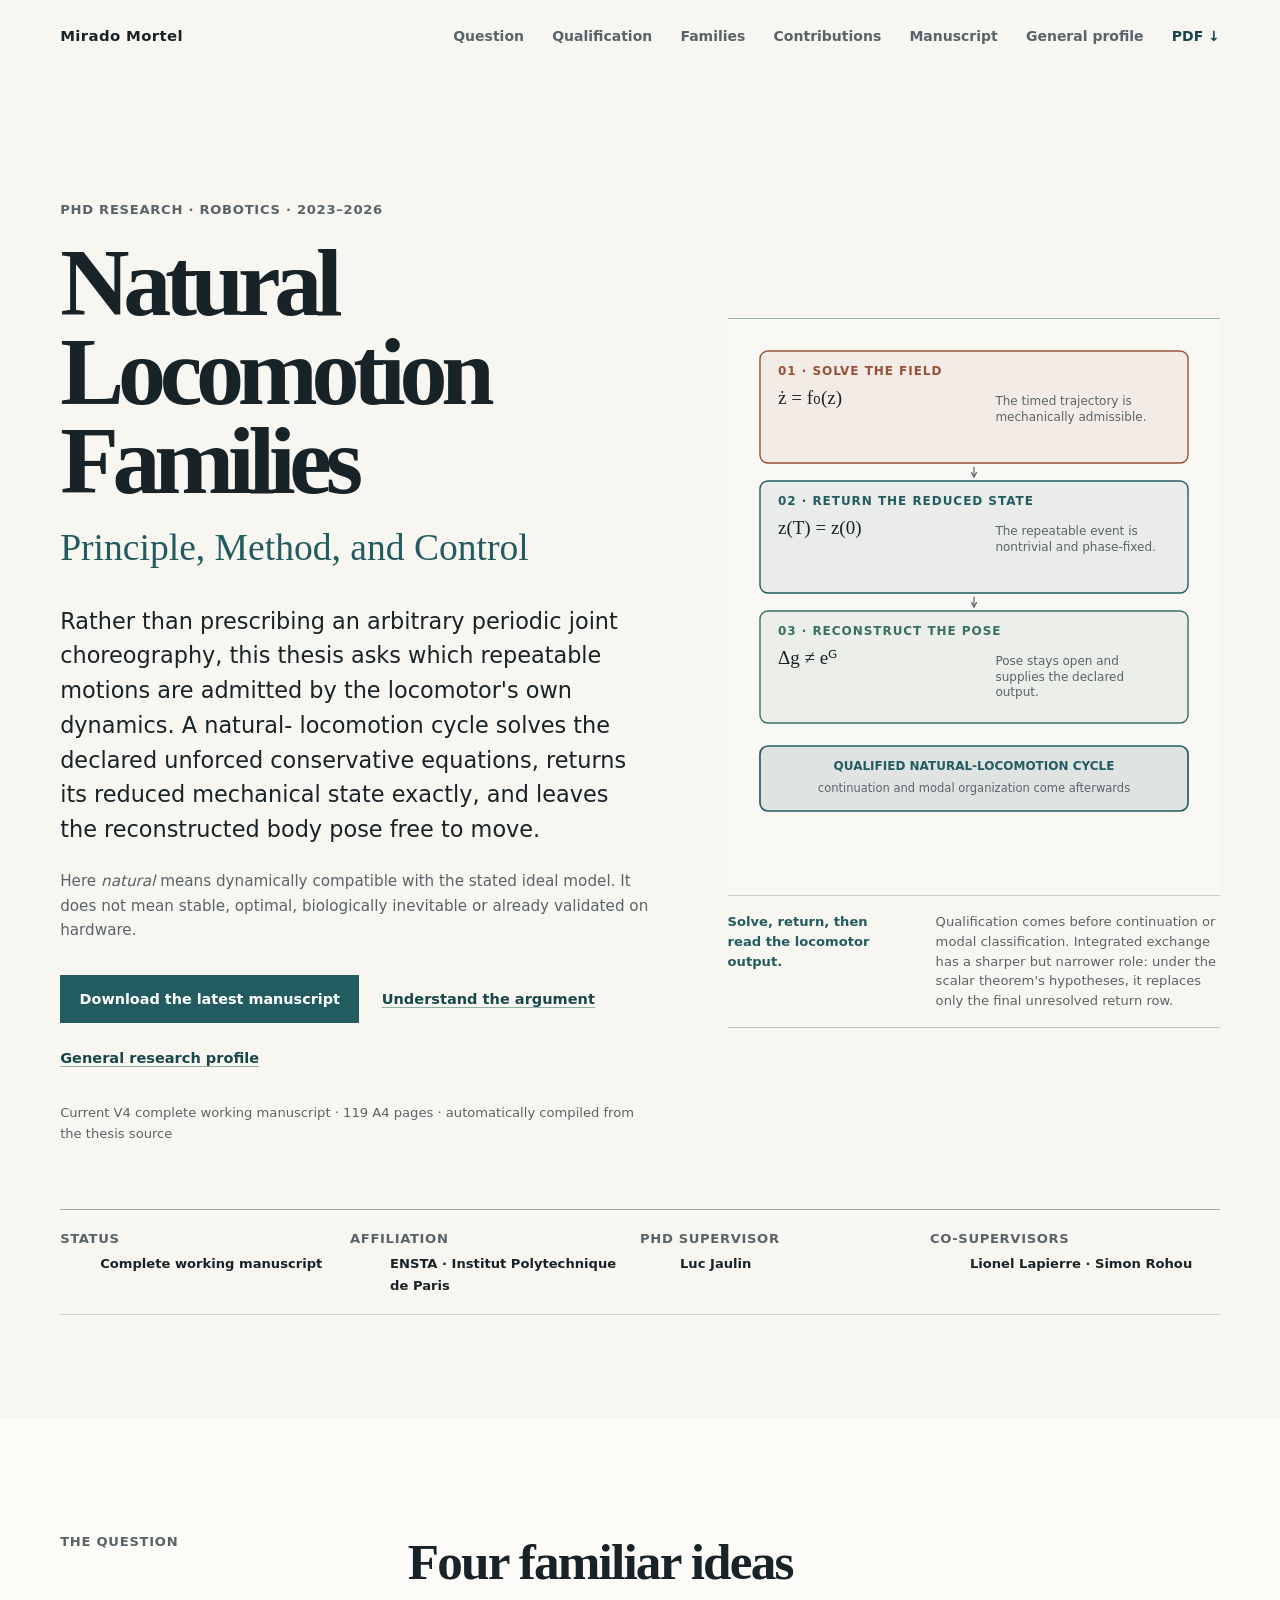
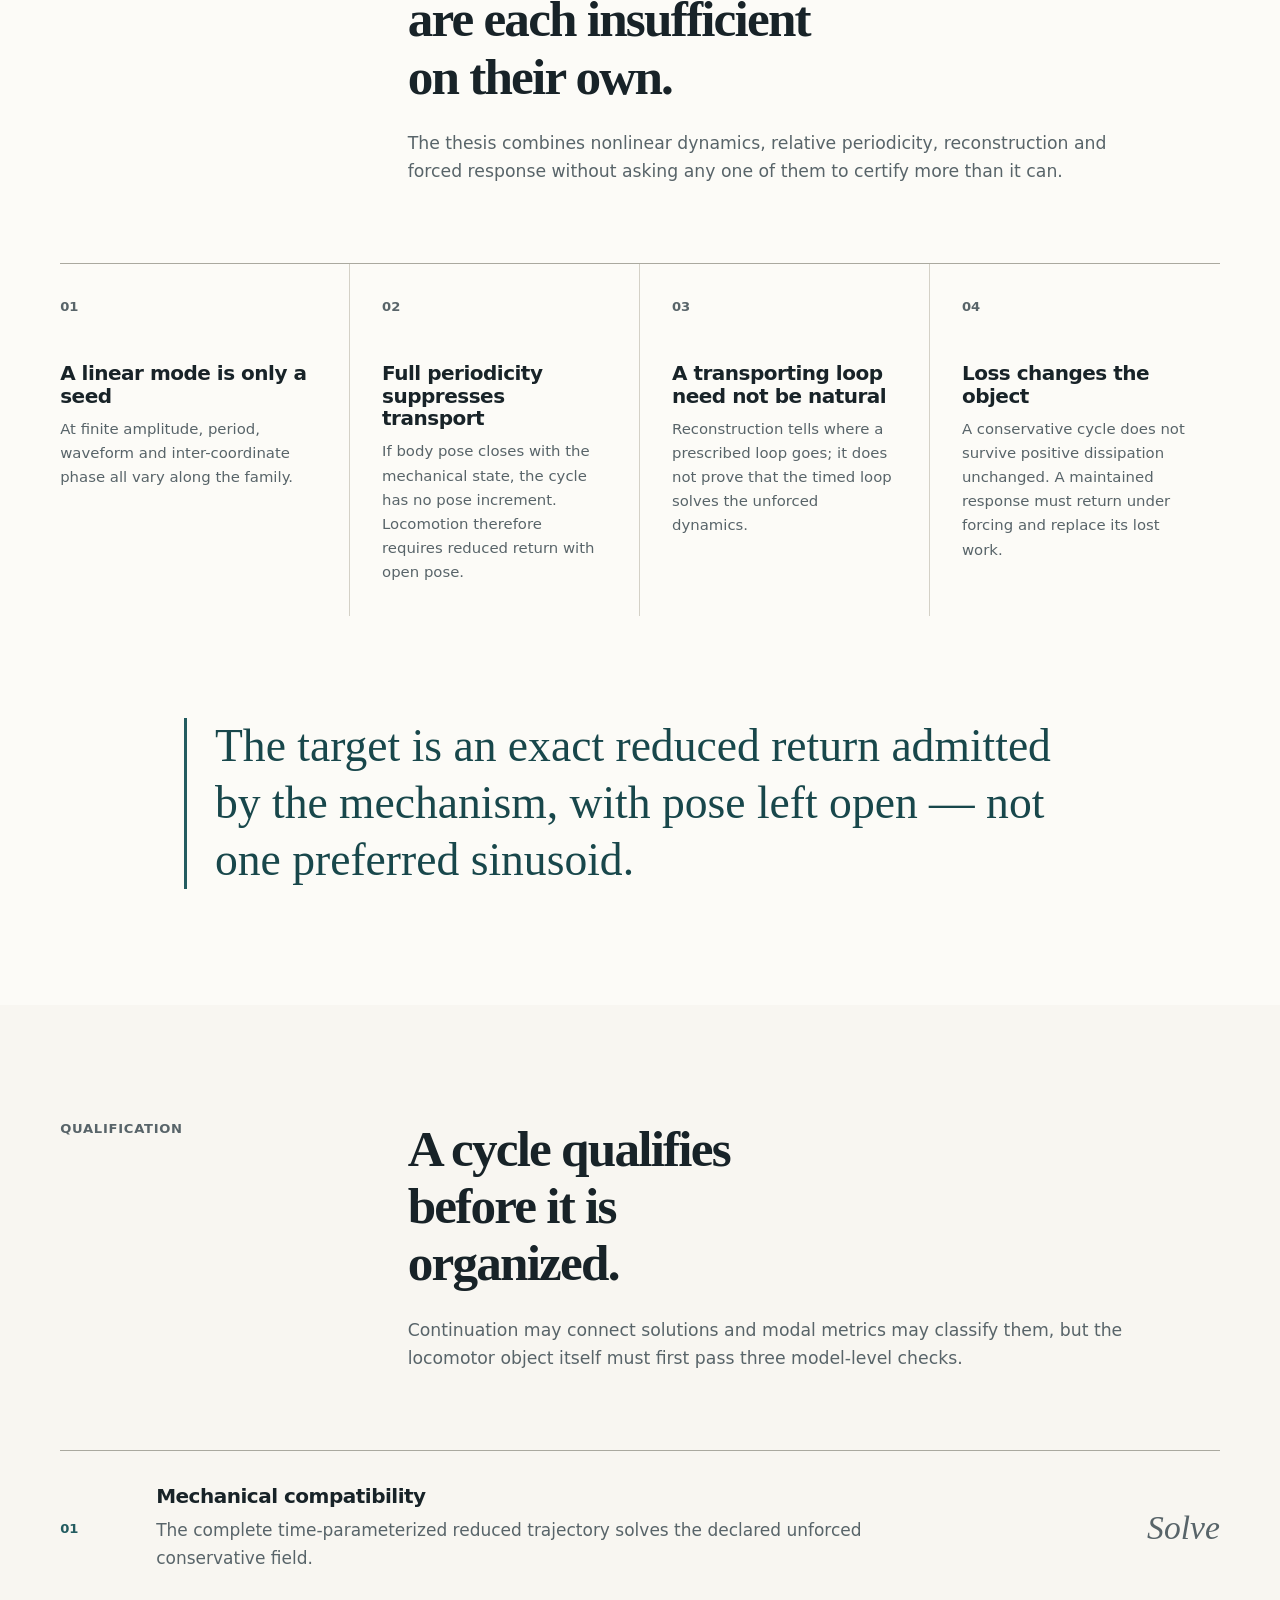
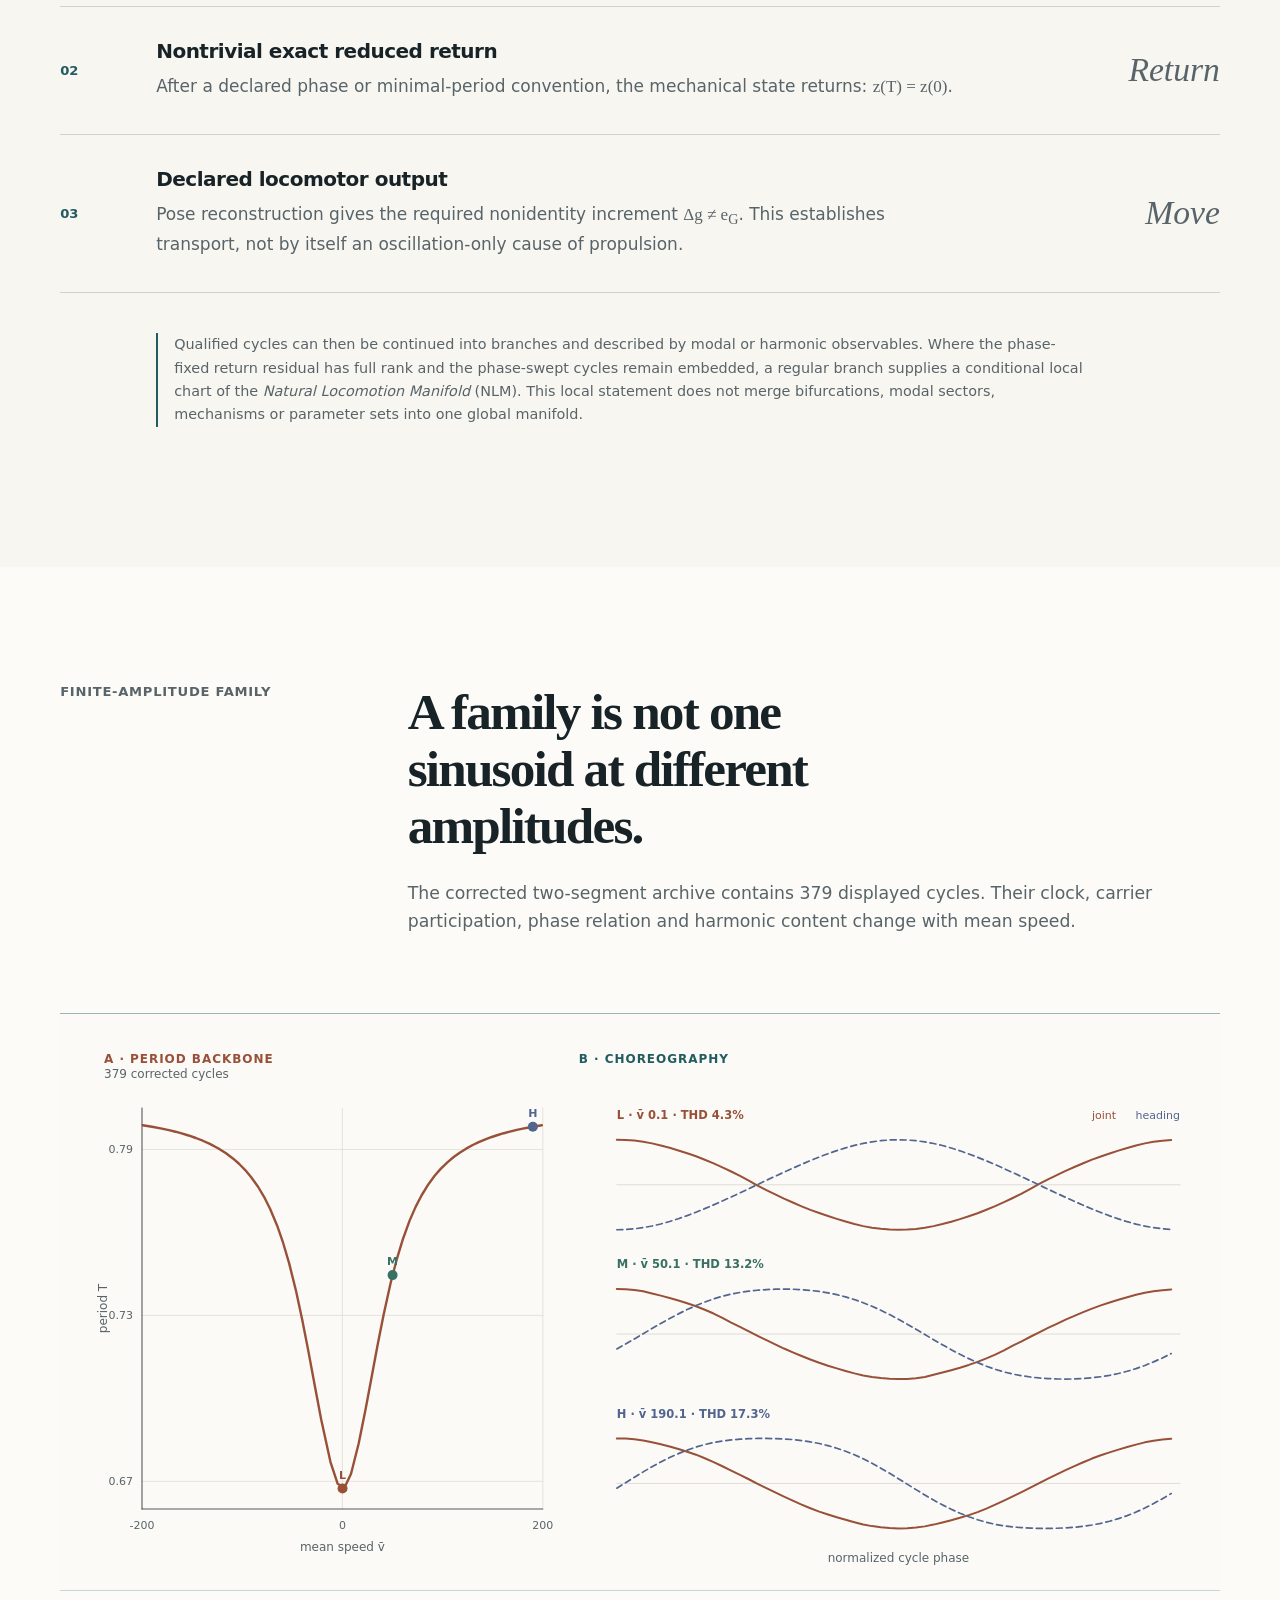
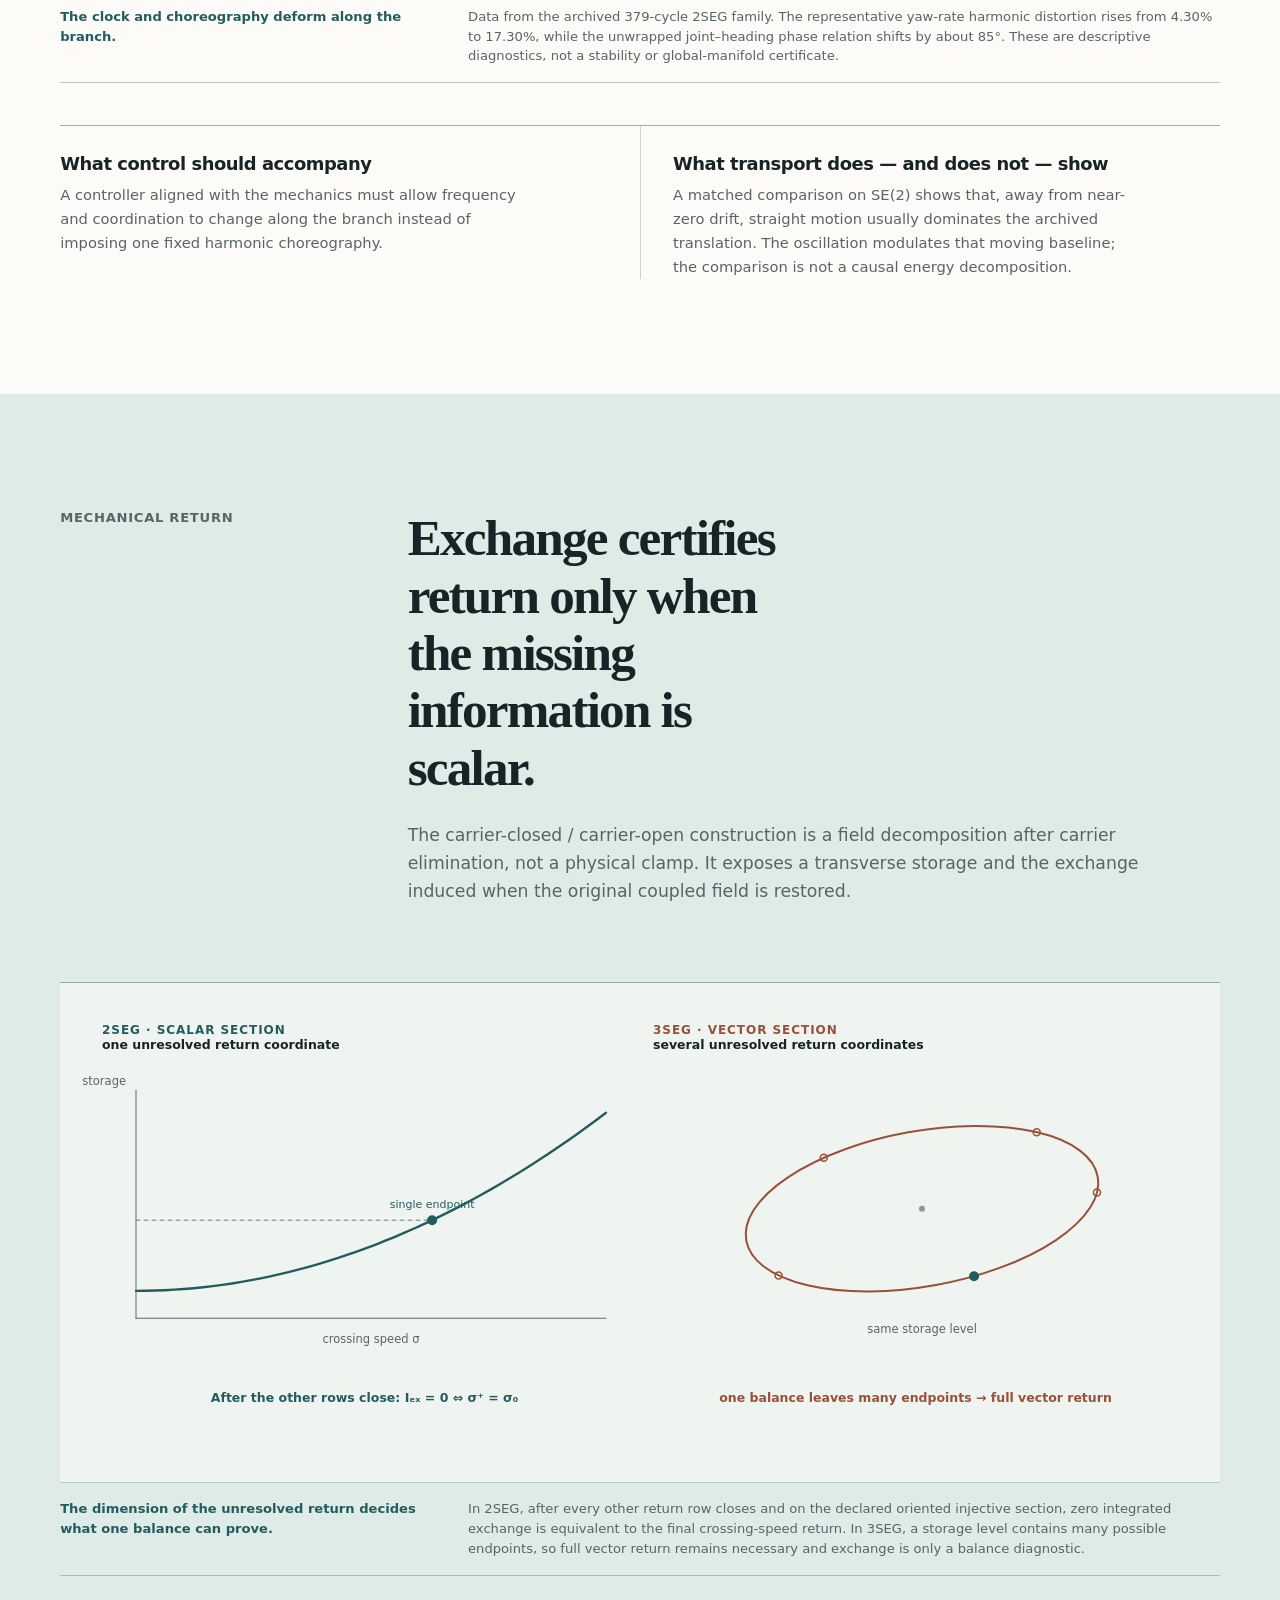
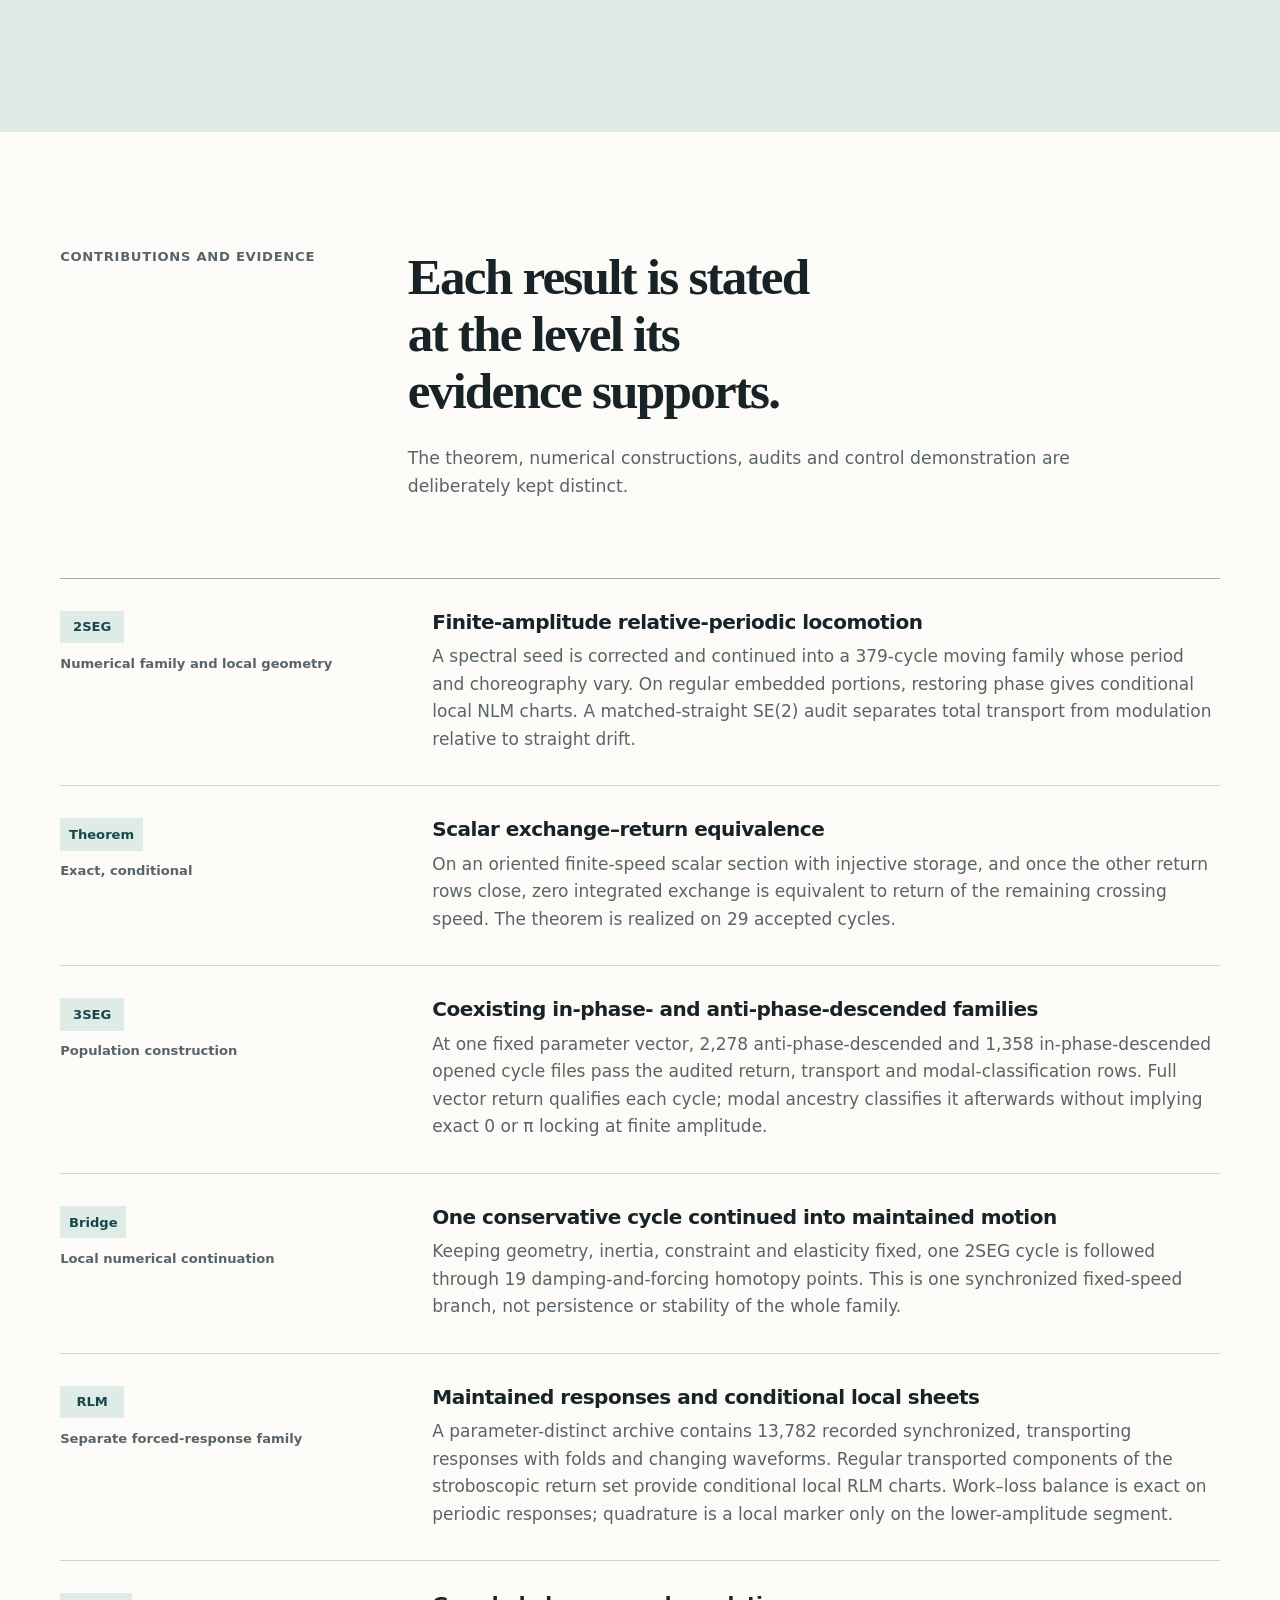
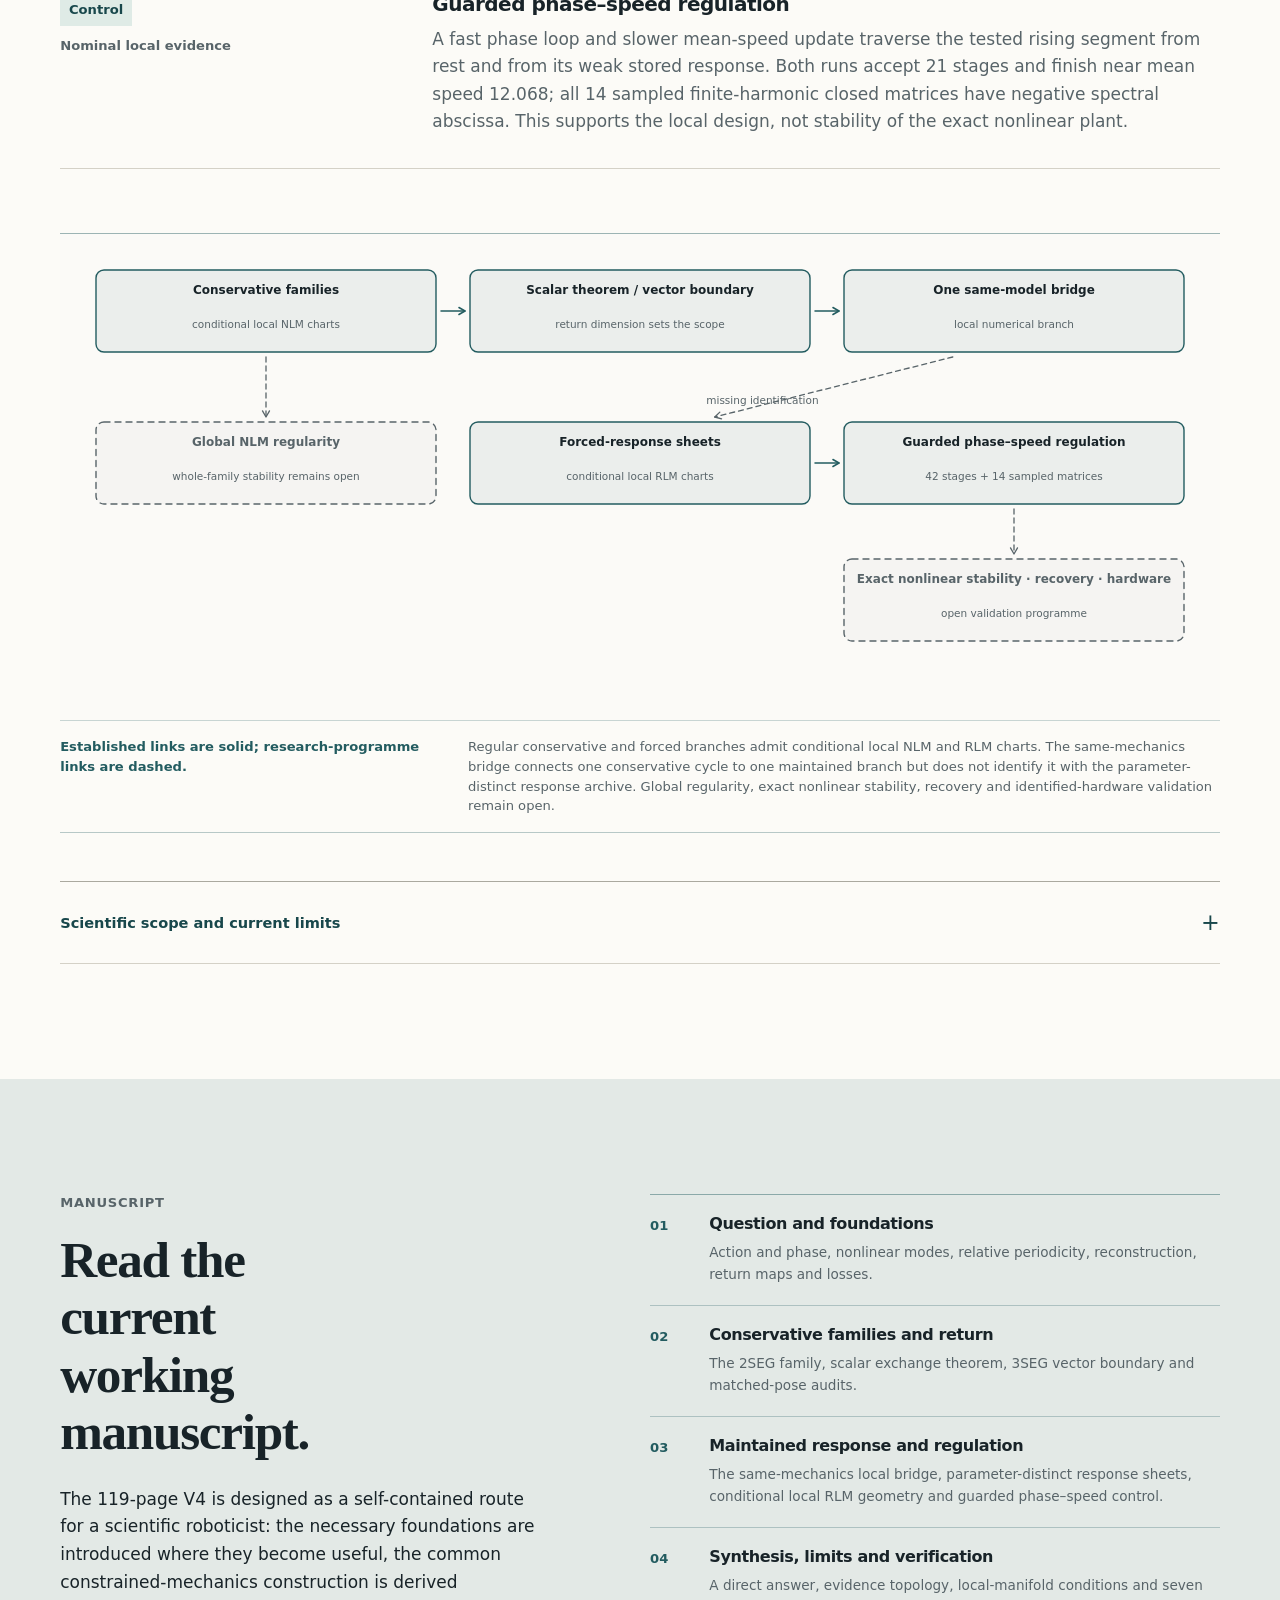
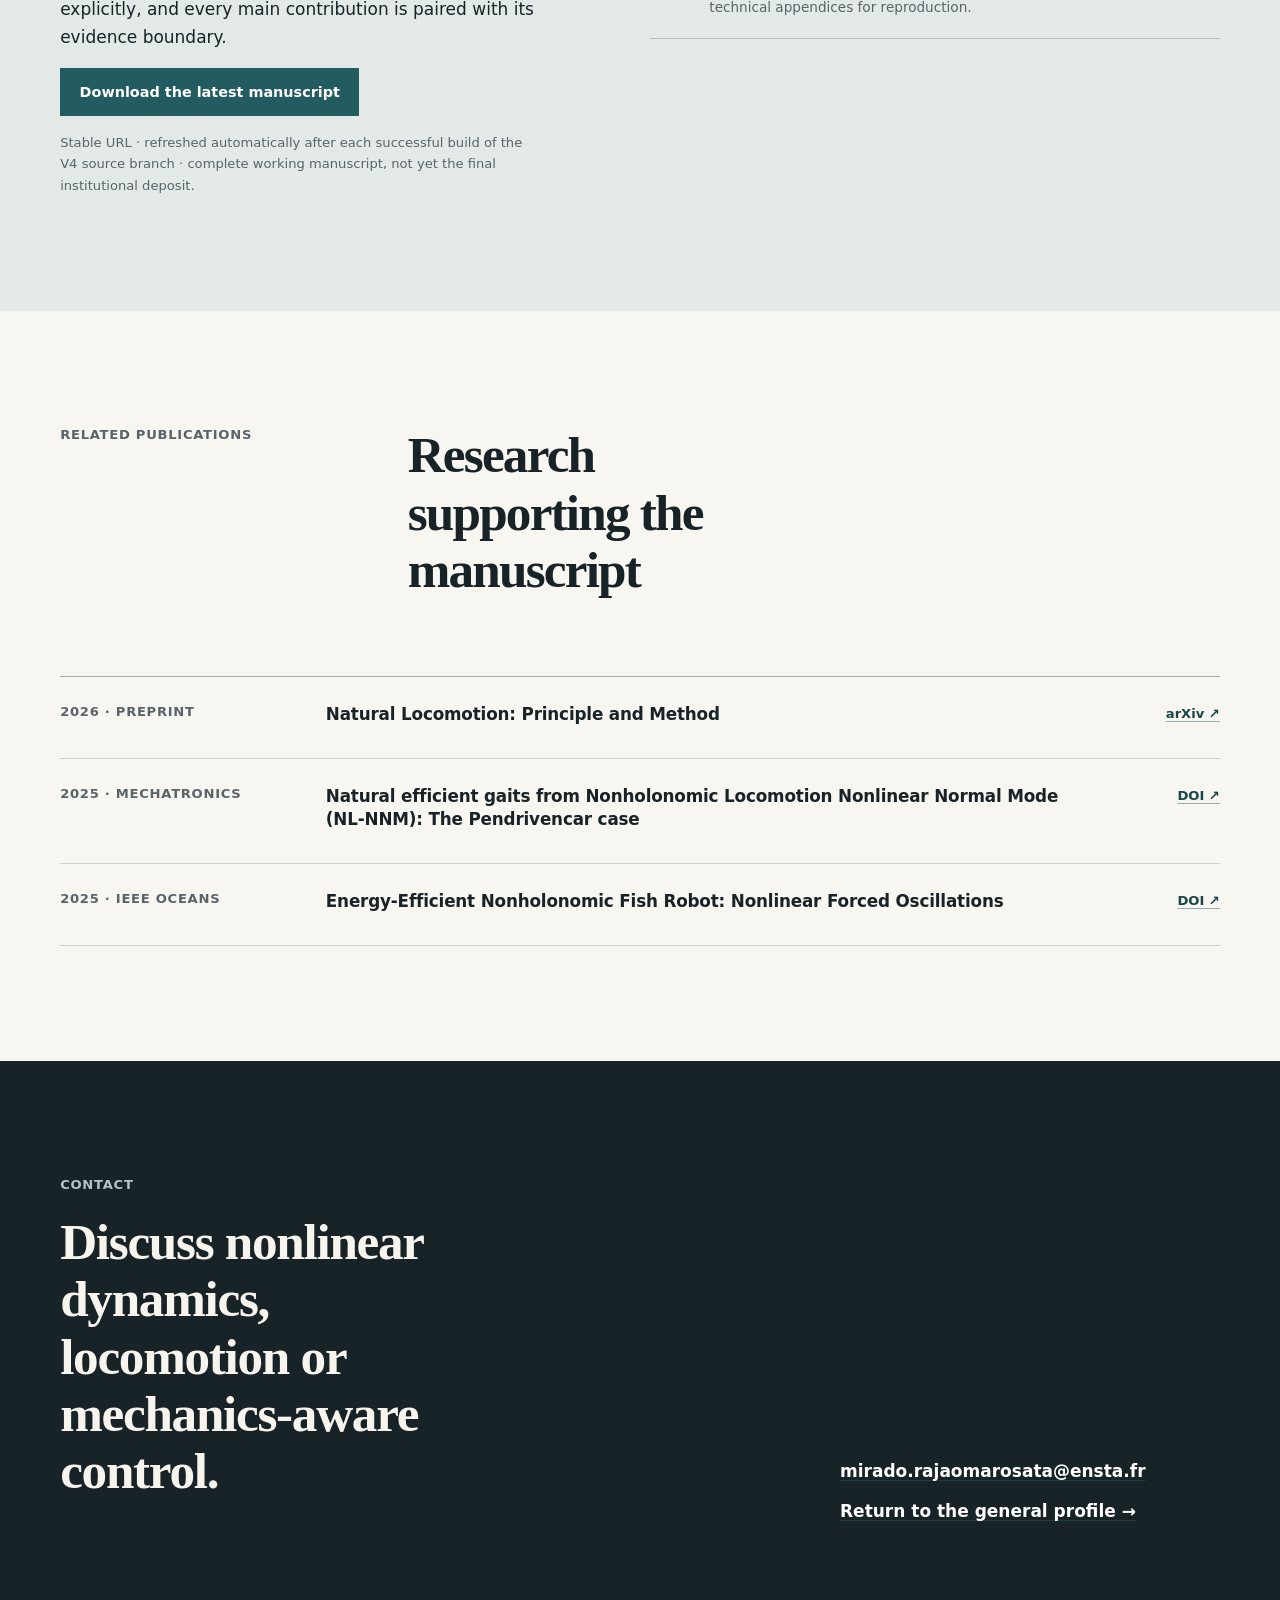
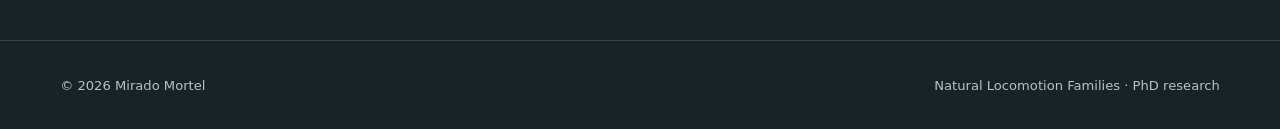
==== commit b24f65ea: "Update thesis website for V4" ====
--- a/thesis.html
+++ b/thesis.html
@@ -6,9 +6,9 @@
     <meta name="theme-color" content="#f8f6f1">
     <meta
       name="description"
-      content="Natural Locomotion Families: Mirado Mortel's PhD research on exact reduced return, reconstructed transport, mechanical exchange and resonantly maintained motion."
+      content="Natural Locomotion Families: Principle, Method, and Control — Mirado Mortel's PhD research on reduced return, local NLM and RLM geometry, mechanical exchange, resonant maintenance and local regulation."
     >
-    <title>Natural Locomotion Families — Mirado Mortel's PhD Research</title>
+    <title>Natural Locomotion Families: Principle, Method, and Control — Mirado Mortel</title>
     <link rel="stylesheet" href="styles.css">
     <script src="site.js" defer></script>
     <script src="thesis-family-data.js" defer></script>
@@ -50,7 +50,7 @@
         <div class="thesis-hero-copy">
           <p class="eyebrow">PhD research · Robotics · 2023–2026</p>
           <h1>Natural Locomotion Families</h1>
-          <p class="thesis-subtitle">Let the mechanism organize the motion before controlling it.</p>
+          <p class="thesis-subtitle">Principle, Method, and Control</p>
           <p class="thesis-lead">
             Rather than prescribing an arbitrary periodic joint choreography, this thesis asks
             which repeatable motions are admitted by the locomotor's own dynamics. A natural-
@@ -69,7 +69,7 @@
             <a class="text-action" href="#question">Understand the argument</a>
             <a class="text-action" href="index.html">General research profile</a>
           </div>
-          <p class="thesis-version">Current V3 working manuscript · automatically compiled from the thesis source</p>
+          <p class="thesis-version">Current V4 complete working manuscript · 119 A4 pages · automatically compiled from the thesis source</p>
         </div>
 
         <figure class="scientific-figure figure-thesis" aria-labelledby="thesis-figure-title" aria-describedby="thesis-figure-description">
@@ -160,9 +160,10 @@
           </ol>
           <p class="qualification-note">
             Qualified cycles can then be continued into branches and described by modal or
-            harmonic observables. The historical acronym NLM names the research programme;
-            the mathematical results are called <em>families</em> or <em>branches</em> because no
-            global invariant-manifold theorem is claimed.
+            harmonic observables. Where the phase-fixed return residual has full rank and the
+            phase-swept cycles remain embedded, a regular branch supplies a conditional local
+            chart of the <em>Natural Locomotion Manifold</em> (NLM). This local statement does not
+            merge bifurcations, modal sectors, mechanisms or parameter sets into one global manifold.
           </p>
         </div>
       </section>
@@ -235,8 +236,8 @@
 
           <div class="result-ladder">
             <article>
-              <div class="result-meta"><span>2SEG</span><p>Numerical family</p></div>
-              <div><h3>Finite-amplitude relative-periodic locomotion</h3><p>A spectral seed is corrected and continued into a 379-cycle moving family whose period and choreography vary. A matched-straight SE(2) audit then separates total transport from modulation relative to straight drift.</p></div>
+              <div class="result-meta"><span>2SEG</span><p>Numerical family and local geometry</p></div>
+              <div><h3>Finite-amplitude relative-periodic locomotion</h3><p>A spectral seed is corrected and continued into a 379-cycle moving family whose period and choreography vary. On regular embedded portions, restoring phase gives conditional local NLM charts. A matched-straight SE(2) audit separates total transport from modulation relative to straight drift.</p></div>
             </article>
             <article>
               <div class="result-meta"><span>Theorem</span><p>Exact, conditional</p></div>
@@ -244,34 +245,38 @@
             </article>
             <article>
               <div class="result-meta"><span>3SEG</span><p>Population construction</p></div>
-              <div><h3>Coexisting returned in-phase and anti-phase sectors</h3><p>At one fixed parameter vector, 2,278 AP and 1,358 IP opened cycle files pass the audited return, transport and modal-classification rows. Full vector return qualifies each cycle; modal metrics classify it afterwards.</p></div>
-            </article>
-            <article>
-              <div class="result-meta"><span>Gate B</span><p>Local numerical bridge</p></div>
+              <div><h3>Coexisting in-phase- and anti-phase-descended families</h3><p>At one fixed parameter vector, 2,278 anti-phase-descended and 1,358 in-phase-descended opened cycle files pass the audited return, transport and modal-classification rows. Full vector return qualifies each cycle; modal ancestry classifies it afterwards without implying exact 0 or π locking at finite amplitude.</p></div>
+            </article>
+            <article>
+              <div class="result-meta"><span>Bridge</span><p>Local numerical continuation</p></div>
               <div><h3>One conservative cycle continued into maintained motion</h3><p>Keeping geometry, inertia, constraint and elasticity fixed, one 2SEG cycle is followed through 19 damping-and-forcing homotopy points. This is one synchronized fixed-speed branch, not persistence or stability of the whole family.</p></div>
             </article>
             <article>
-              <div class="result-meta"><span>RLM + PLL</span><p>Separate forced model</p></div>
-              <div><h3>A response map and local phase–speed navigation</h3><p>A parameter-distinct archive contains 13,782 period-matched responses with folds and changing waveforms. Work–loss balance is exact; quadrature is a local marker only on the lower-amplitude segment. A fast phase loop and slower mean-speed update traverse that chart locally from two named starts.</p></div>
+              <div class="result-meta"><span>RLM</span><p>Separate forced-response family</p></div>
+              <div><h3>Maintained responses and conditional local sheets</h3><p>A parameter-distinct archive contains 13,782 recorded synchronized, transporting responses with folds and changing waveforms. Regular transported components of the stroboscopic return set provide conditional local RLM charts. Work–loss balance is exact on periodic responses; quadrature is a local marker only on the lower-amplitude segment.</p></div>
+            </article>
+            <article>
+              <div class="result-meta"><span>Control</span><p>Nominal local evidence</p></div>
+              <div><h3>Guarded phase–speed regulation</h3><p>A fast phase loop and slower mean-speed update traverse the tested rising segment from rest and from its weak stored response. Both runs accept 21 stages and finish near mean speed 12.068; all 14 sampled finite-harmonic closed matrices have negative spectral abscissa. This supports the local design, not stability of the exact nonlinear plant.</p></div>
             </article>
           </div>
 
           <figure class="scientific-figure figure-evidence" aria-labelledby="evidence-figure-title" aria-describedby="evidence-figure-description">
             <canvas data-research-figure="evidence" aria-hidden="true">
-              Evidence topology separating conservative families, the scalar theorem, one local same-model bridge, a parameter-distinct forced-response map and local navigation, with missing stability and hardware links.
+              Evidence topology separating conservative families and conditional local NLM charts, the scalar theorem, one same-model bridge, parameter-distinct response sheets with conditional local RLM charts, and guarded regulation, with exact nonlinear stability and hardware links still open.
             </canvas>
             <figcaption>
               <strong id="evidence-figure-title">Established links are solid; research-programme links are dashed.</strong>
-              <span id="evidence-figure-description">The same-mechanics bridge connects one conservative cycle to one maintained branch. It does not identify that branch with the parameter-distinct RLM archive. Whole-family persistence, orbital stability, recovery and identified-hardware validation remain open.</span>
+              <span id="evidence-figure-description">Regular conservative and forced branches admit conditional local NLM and RLM charts. The same-mechanics bridge connects one conservative cycle to one maintained branch but does not identify it with the parameter-distinct response archive. Global regularity, exact nonlinear stability, recovery and identified-hardware validation remain open.</span>
             </figcaption>
           </figure>
 
           <details class="scope-details">
             <summary>Scientific scope and current limits</summary>
             <div>
-              <p>The mechanical results concern smooth ideal nonholonomic models with fixed nondimensional parameters. Conservative orbital stability, basins, robustness and hardware identity are not established.</p>
-              <p>The 3SEG population audit covers the stated return, modal, exchange and pose rows, not a complete genealogy or exhaustive atlas. The same-model bridge contains one anchored branch. The forced-response and controller archives belong to a different parameter set and have no experimental validation.</p>
-              <p>All 42 archived controller stages were accepted, so rejection, rollback and recovery remain untested. The demonstrated claim is local navigation of a forced-response chart, not stabilization of conservative natural-locomotion families.</p>
+              <p>The mechanical results concern smooth, bilateral, ideal, continuously active constant-rank velocity constraints at fixed nondimensional parameters. Conservative orbital stability, basins, robustness and hardware identity are not established.</p>
+              <p>The 3SEG population audit covers the stated return, modal, exchange and pose rows, not a complete genealogy or exhaustive atlas. The same-model bridge contains one anchored branch. In the 13,782-response archive, recorded endpoints, forcing clocks and transport are audited, but the original collocation residuals and branch-wide Jacobians are not independently recoverable. The forced-response and controller studies use a different parameter set and have no experimental validation.</p>
+              <p>All 42 nominal controller stages were accepted, so rejection, rollback and recovery remain untested. Fourteen sampled reduced-order matrices support the local design but do not establish stability of the exact nonlinear system. The controller regulates a forced-response sheet; it does not stabilize the conservative NLM.</p>
             </div>
           </details>
         </div>
@@ -283,22 +288,23 @@
             <p class="section-label">Manuscript</p>
             <h2>Read the current working manuscript.</h2>
             <p>
-              The concise V3 is designed as a self-contained three-day reading path: the
-              necessary foundations are introduced where they become useful, and every main
+              The 119-page V4 is designed as a self-contained route for a scientific roboticist:
+              the necessary foundations are introduced where they become useful, the common
+              constrained-mechanics construction is derived explicitly, and every main
               contribution is paired with its evidence boundary.
             </p>
             <a
               class="button button-primary"
               href="https://rajaommi.github.io/assets/mirado-mortel-thesis-latest.pdf"
             >Download the latest manuscript</a>
-            <p class="small-note">Stable URL · refreshed automatically after each successful build of the V3 source branch · not yet the final institutional deposit.</p>
+            <p class="small-note">Stable URL · refreshed automatically after each successful build of the V4 source branch · complete working manuscript, not yet the final institutional deposit.</p>
           </div>
 
           <div class="contents-list">
             <article><span>01</span><div><h3>Question and foundations</h3><p>Action and phase, nonlinear modes, relative periodicity, reconstruction, return maps and losses.</p></div></article>
             <article><span>02</span><div><h3>Conservative families and return</h3><p>The 2SEG family, scalar exchange theorem, 3SEG vector boundary and matched-pose audits.</p></div></article>
-            <article><span>03</span><div><h3>Maintained response and navigation</h3><p>The same-mechanics local bridge, parameter-distinct Resonant Locomotion Map and local phase–speed controller.</p></div></article>
-            <article><span>04</span><div><h3>Synthesis, limits and protocols</h3><p>A direct answer, evidence topology, research programme and technical appendices for reproduction.</p></div></article>
+            <article><span>03</span><div><h3>Maintained response and regulation</h3><p>The same-mechanics local bridge, parameter-distinct response sheets, conditional local RLM geometry and guarded phase–speed control.</p></div></article>
+            <article><span>04</span><div><h3>Synthesis, limits and verification</h3><p>A direct answer, evidence topology, local-manifold conditions and seven technical appendices for reproduction.</p></div></article>
           </div>
         </div>
       </section>
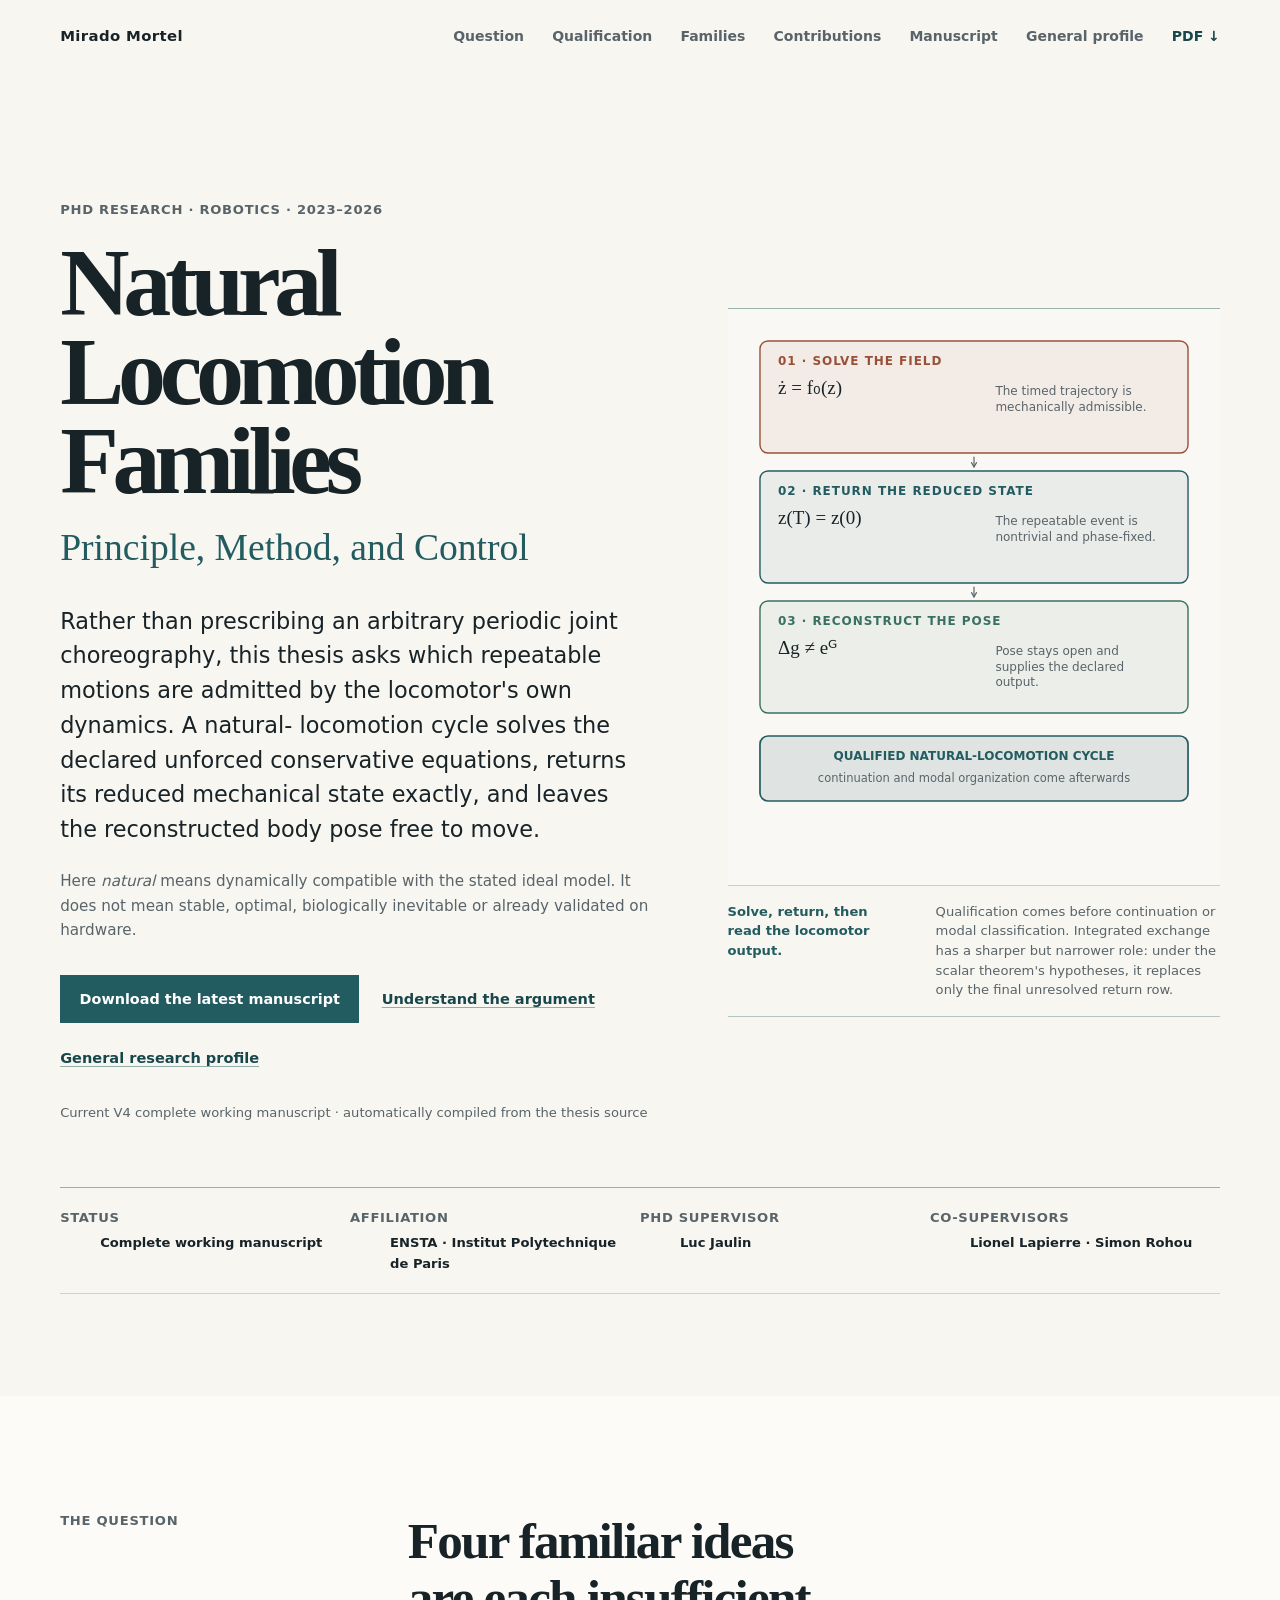
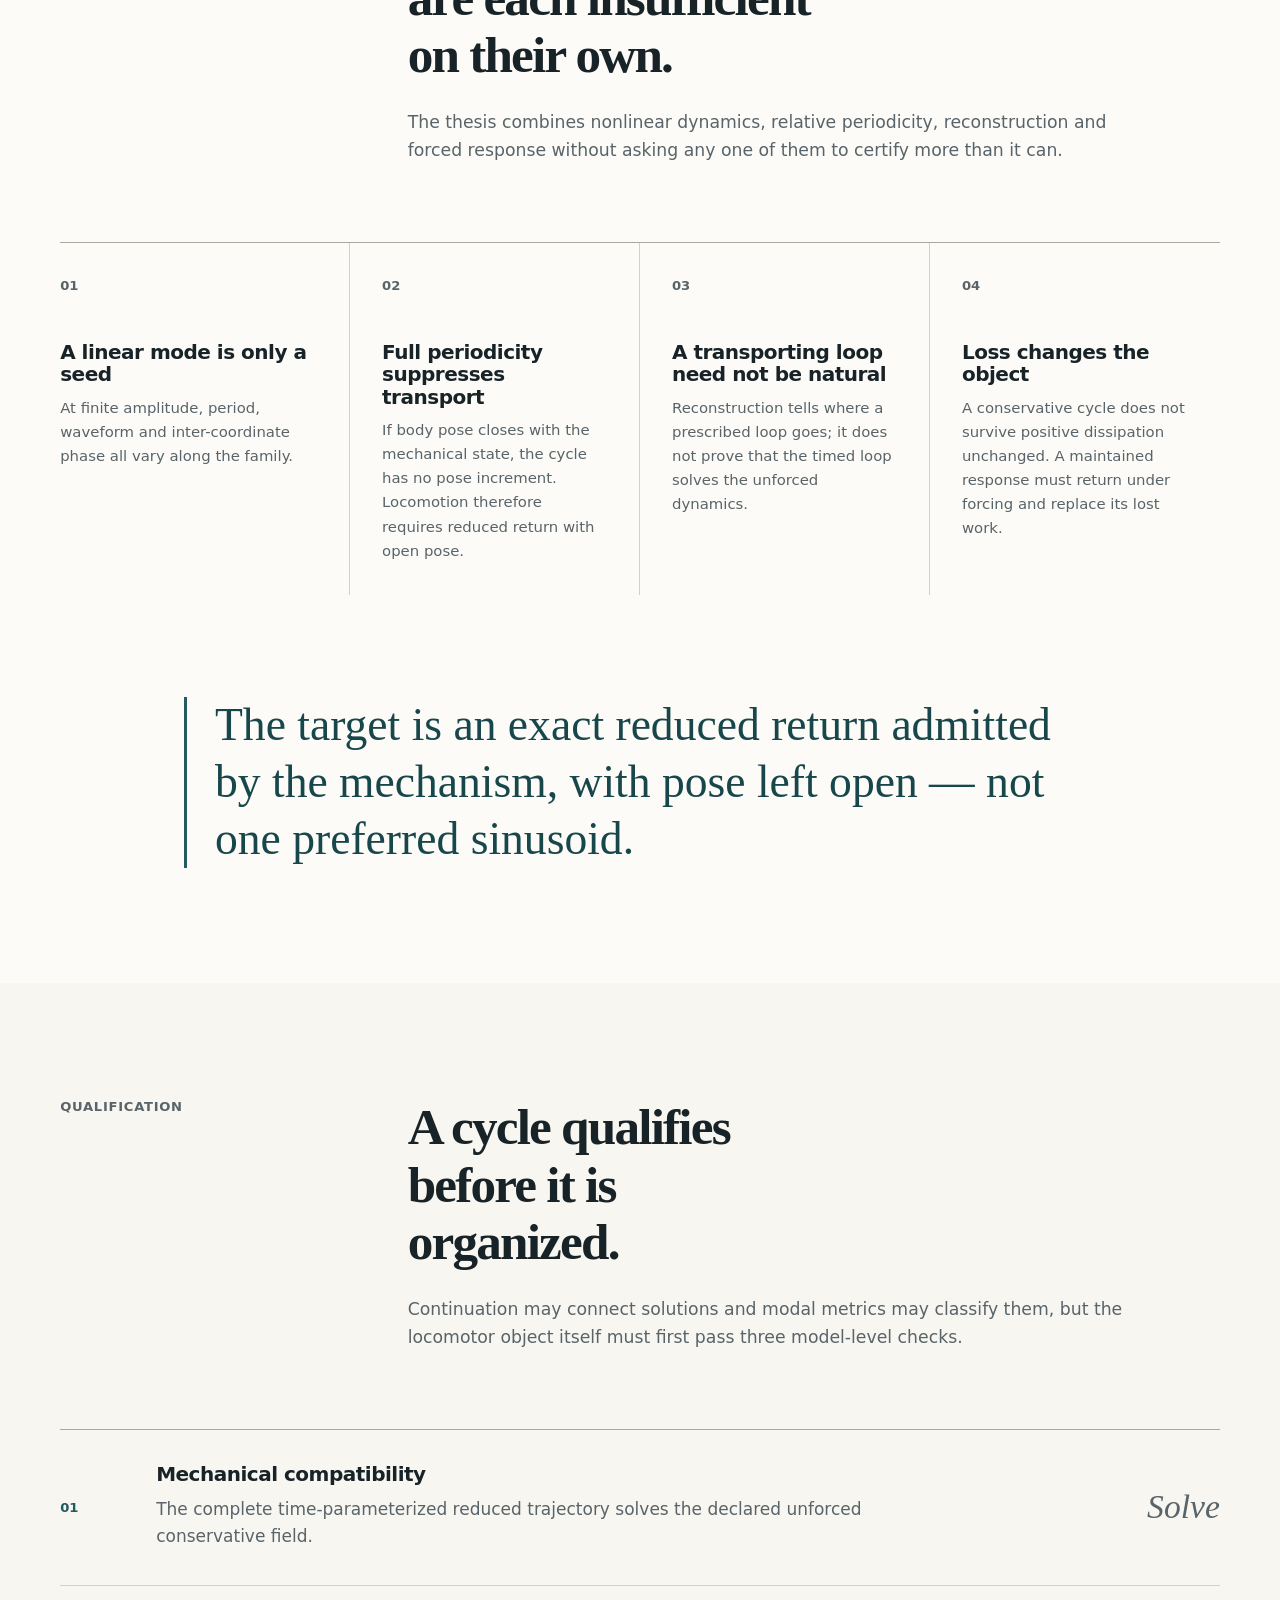
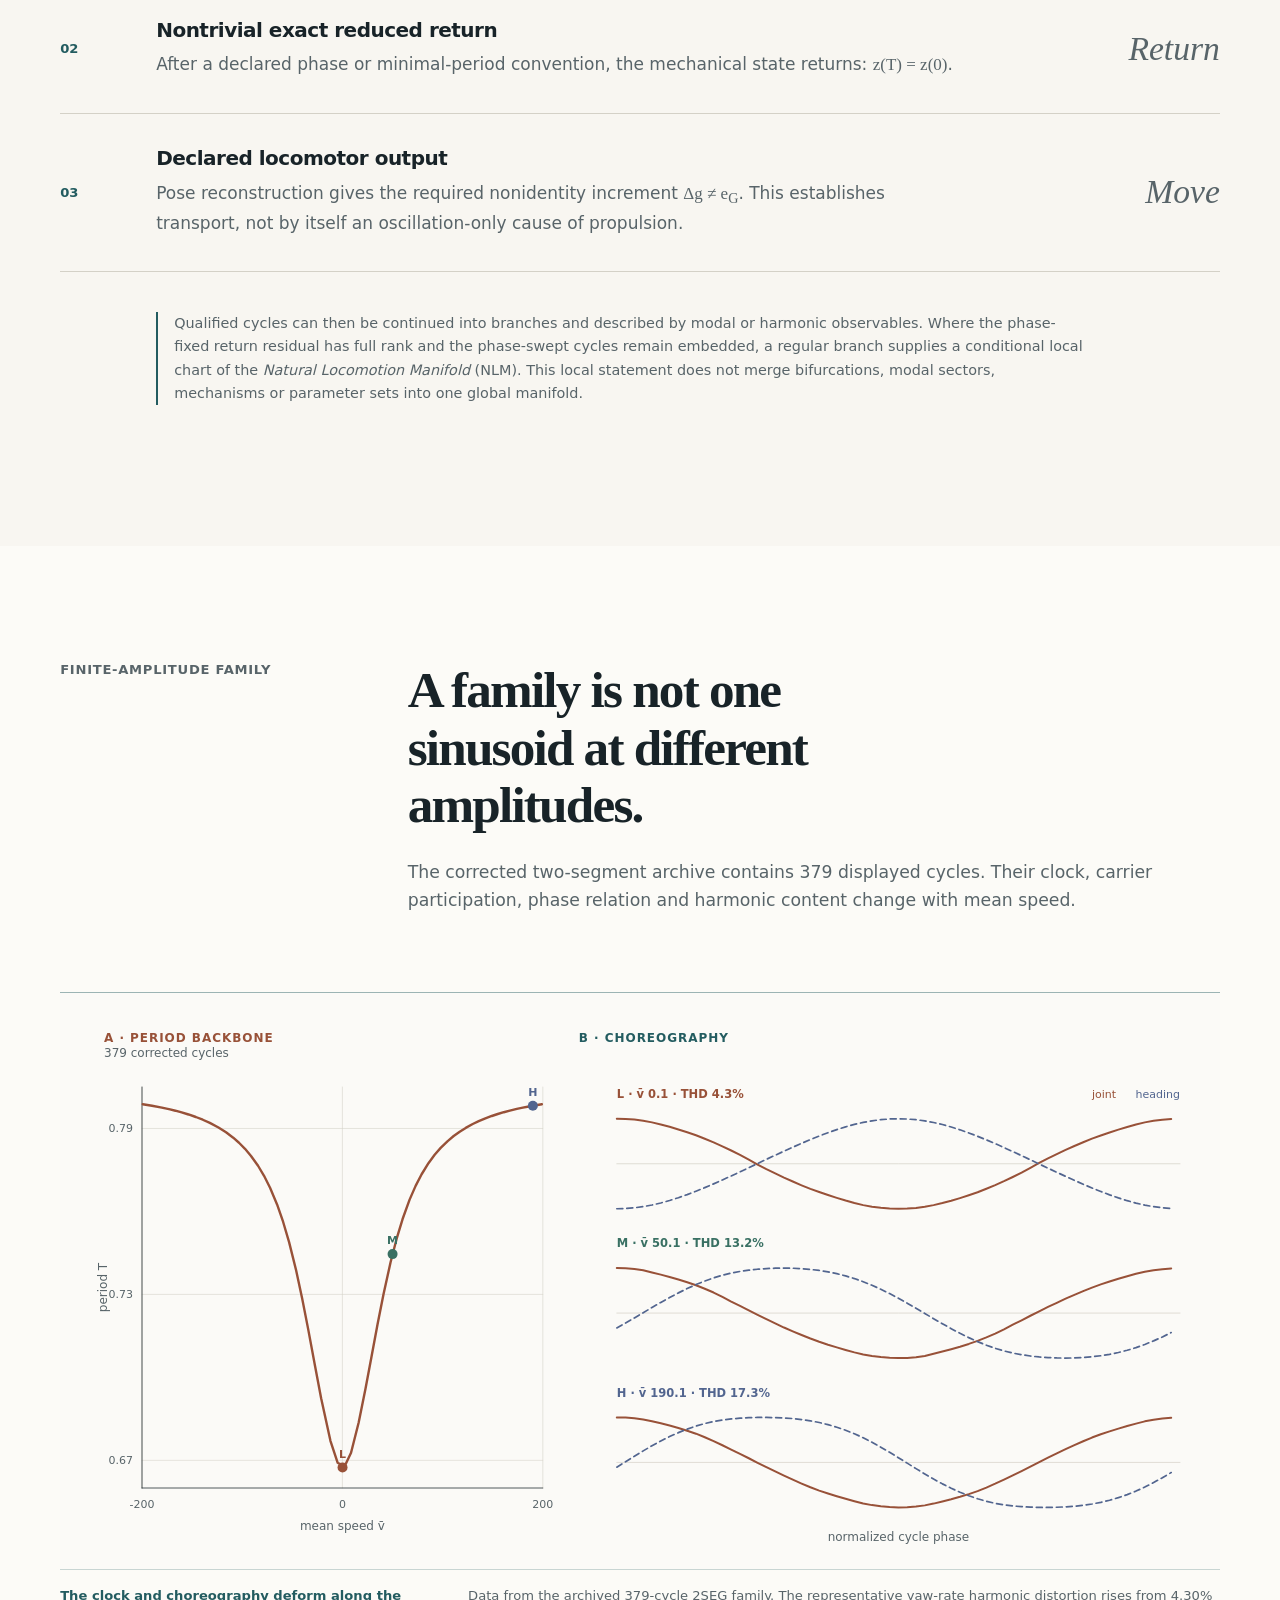
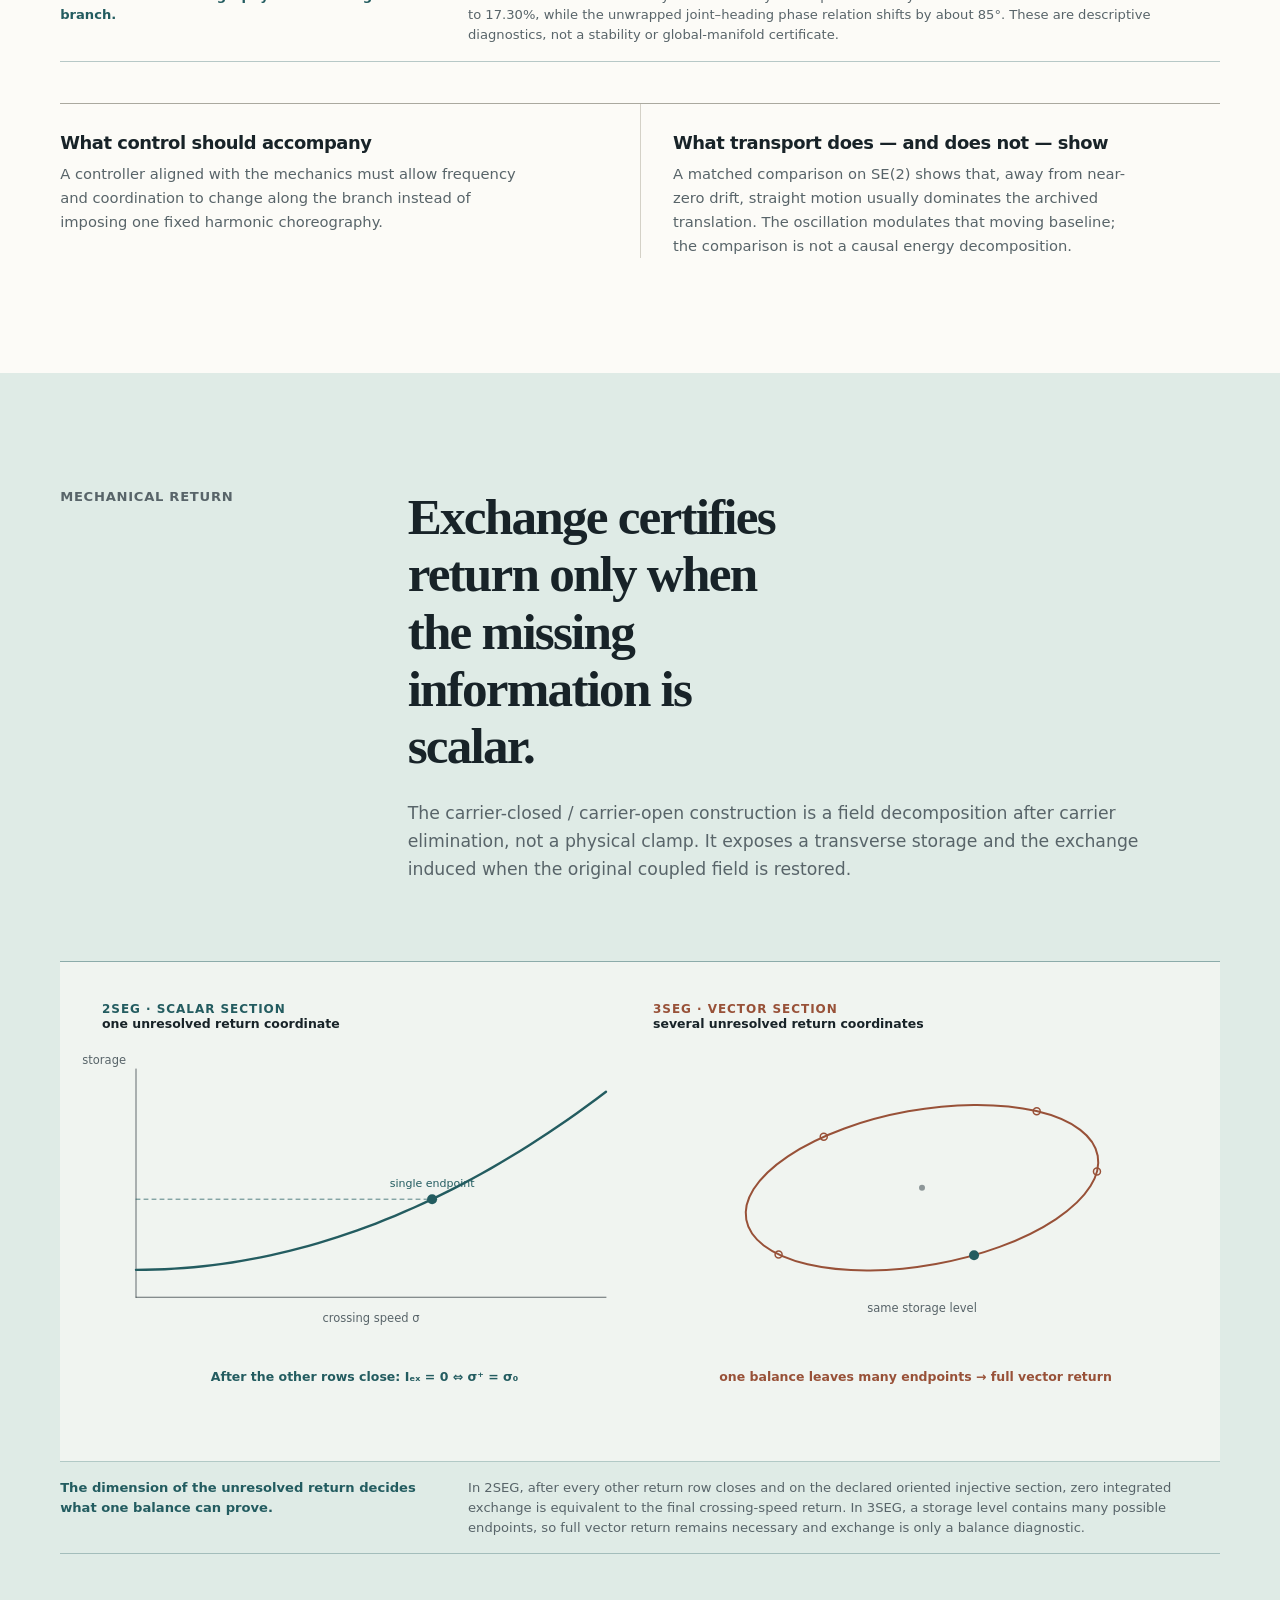
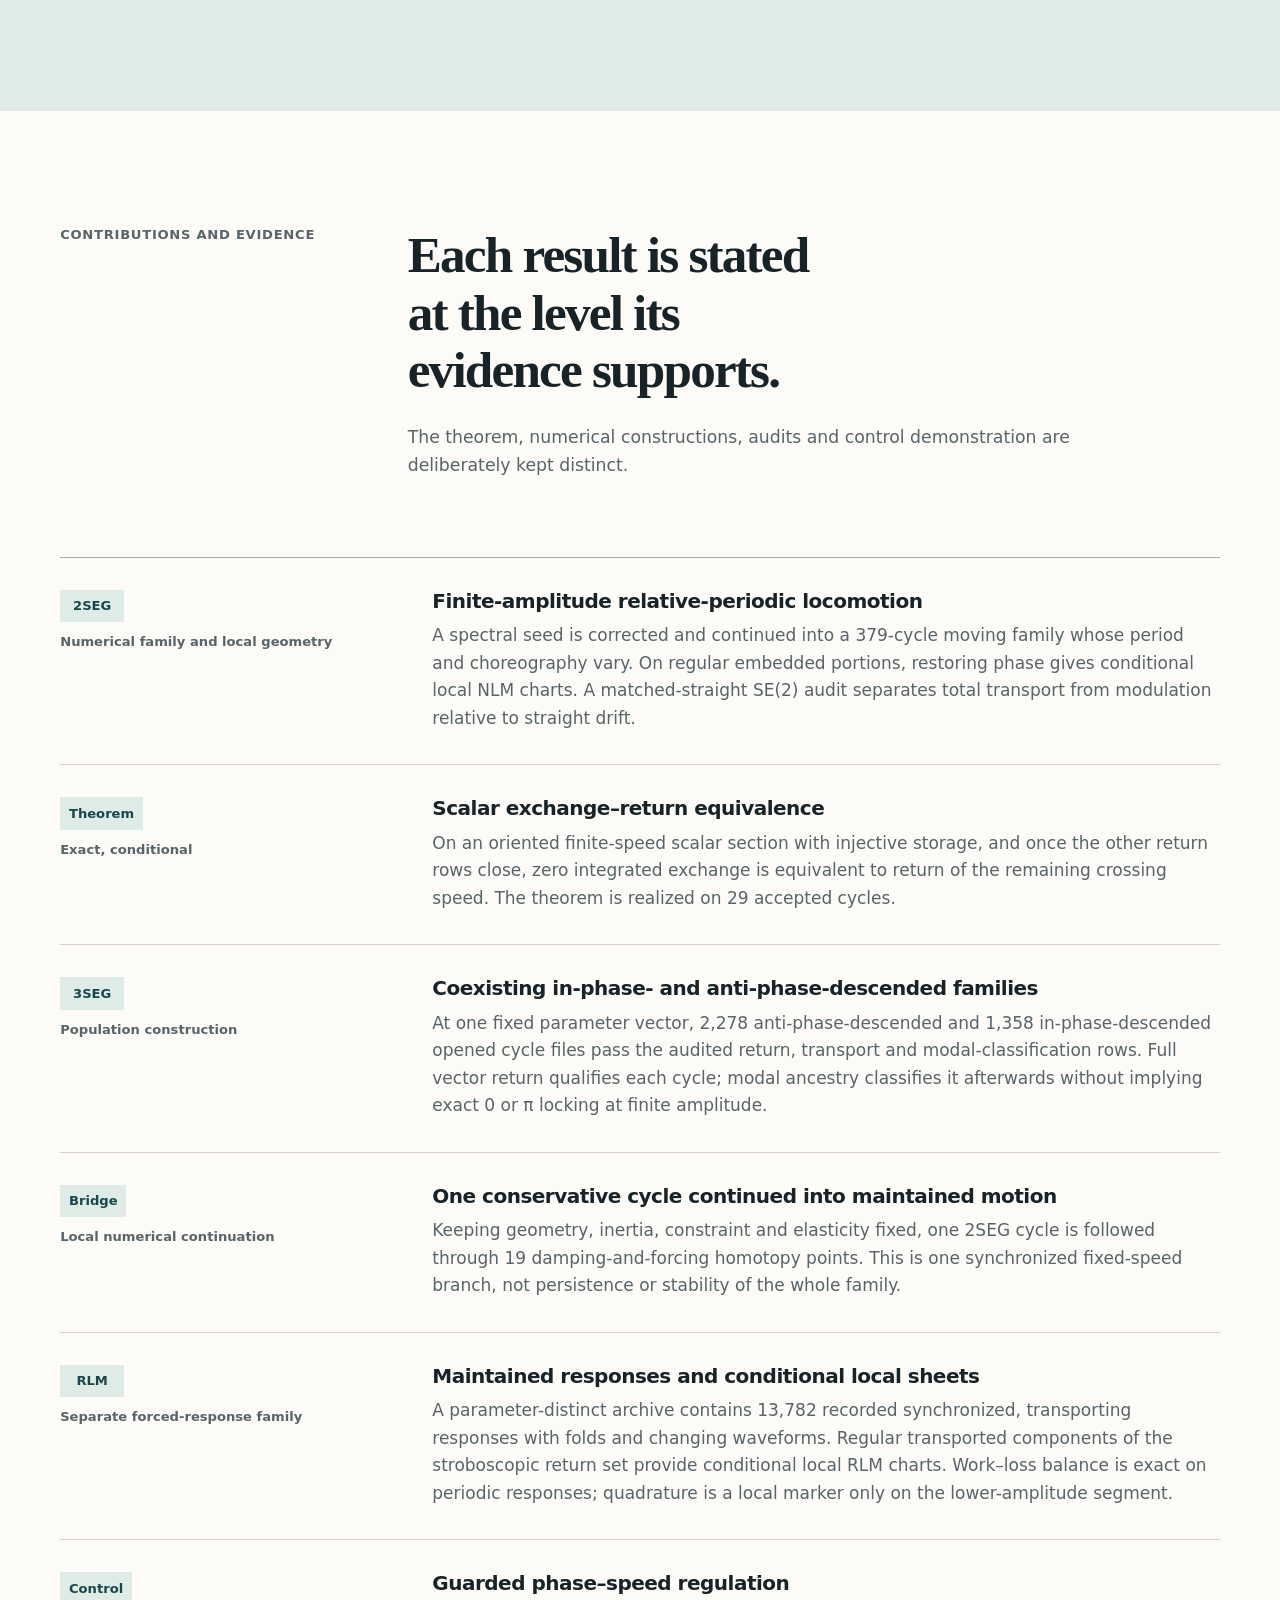
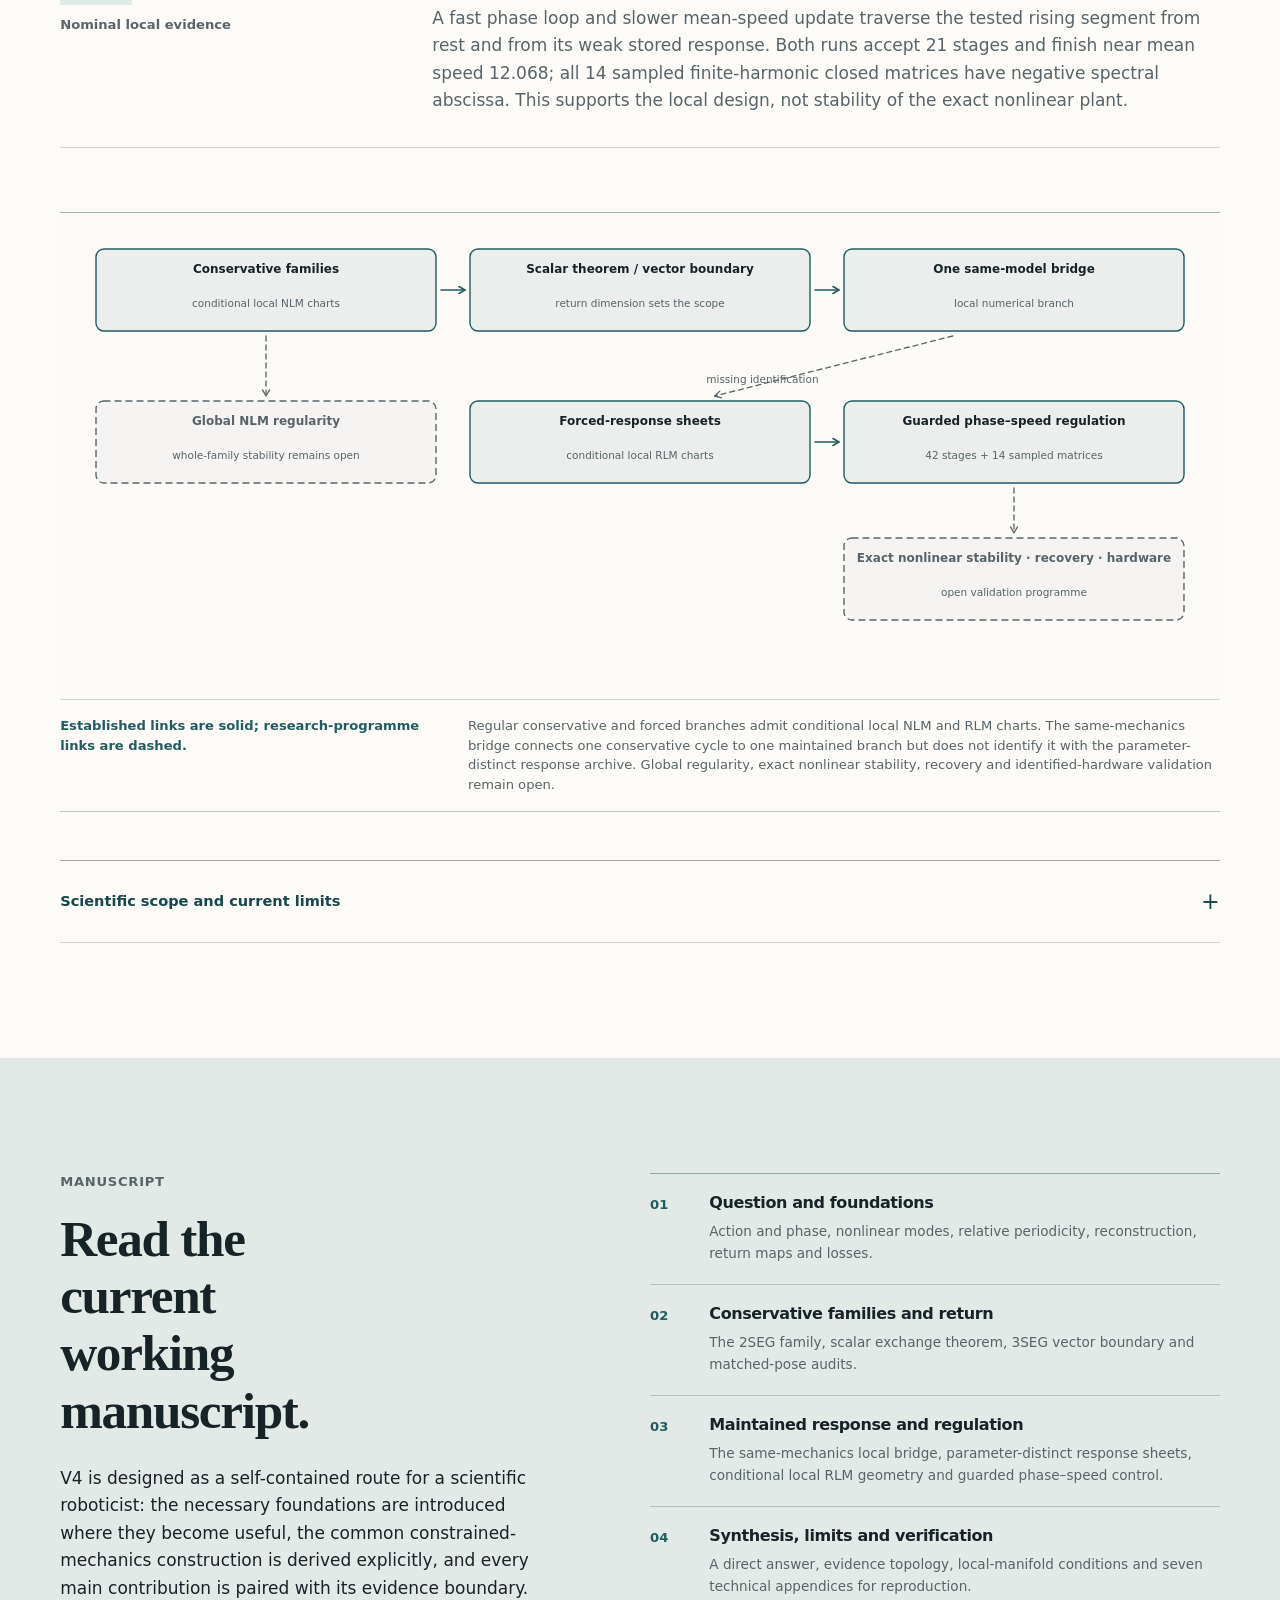
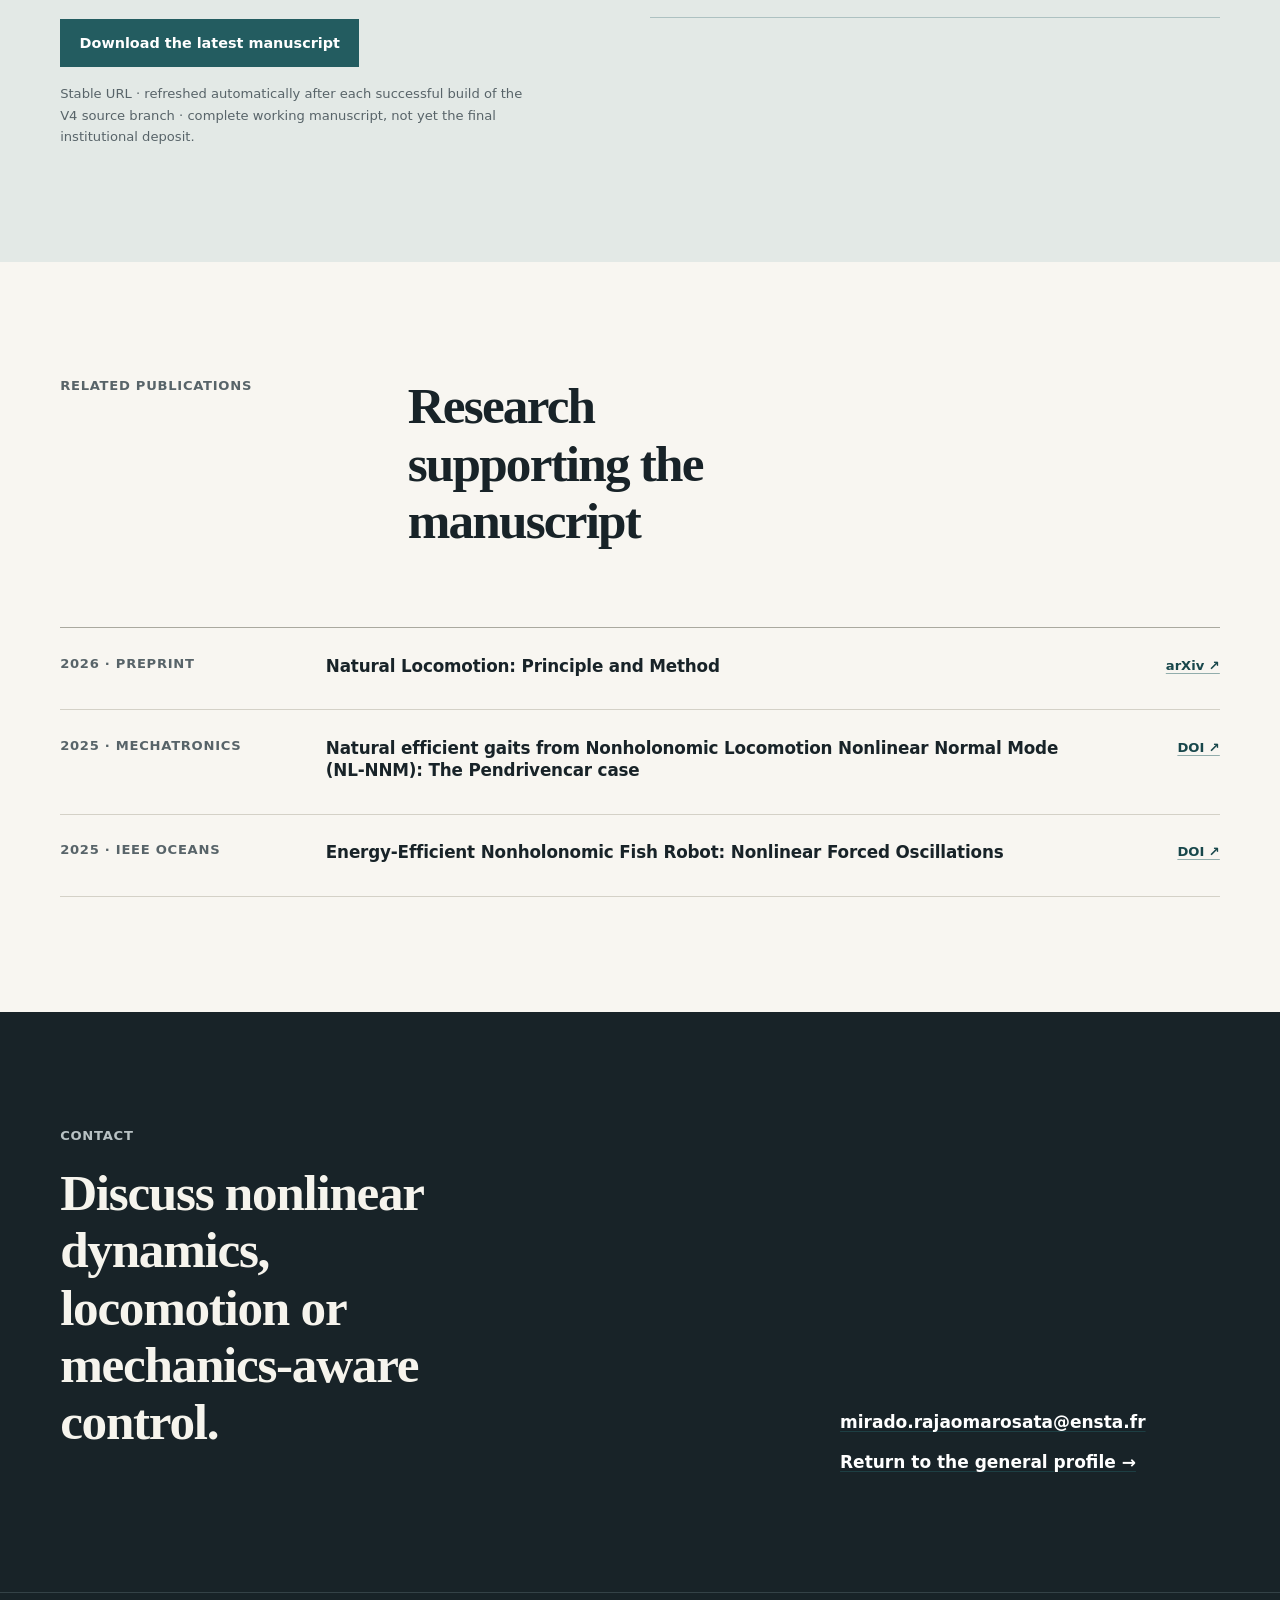
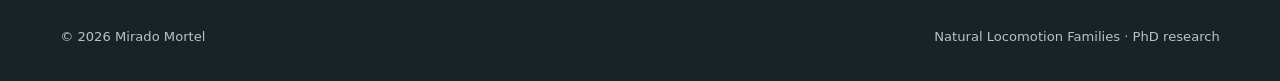
==== commit 16bb7981: "Avoid build-dependent thesis pagination" ====
--- a/thesis.html
+++ b/thesis.html
@@ -69,7 +69,7 @@
             <a class="text-action" href="#question">Understand the argument</a>
             <a class="text-action" href="index.html">General research profile</a>
           </div>
-          <p class="thesis-version">Current V4 complete working manuscript · 119 A4 pages · automatically compiled from the thesis source</p>
+          <p class="thesis-version">Current V4 complete working manuscript · automatically compiled from the thesis source</p>
         </div>
 
         <figure class="scientific-figure figure-thesis" aria-labelledby="thesis-figure-title" aria-describedby="thesis-figure-description">
@@ -288,7 +288,7 @@
             <p class="section-label">Manuscript</p>
             <h2>Read the current working manuscript.</h2>
             <p>
-              The 119-page V4 is designed as a self-contained route for a scientific roboticist:
+              V4 is designed as a self-contained route for a scientific roboticist:
               the necessary foundations are introduced where they become useful, the common
               constrained-mechanics construction is derived explicitly, and every main
               contribution is paired with its evidence boundary.
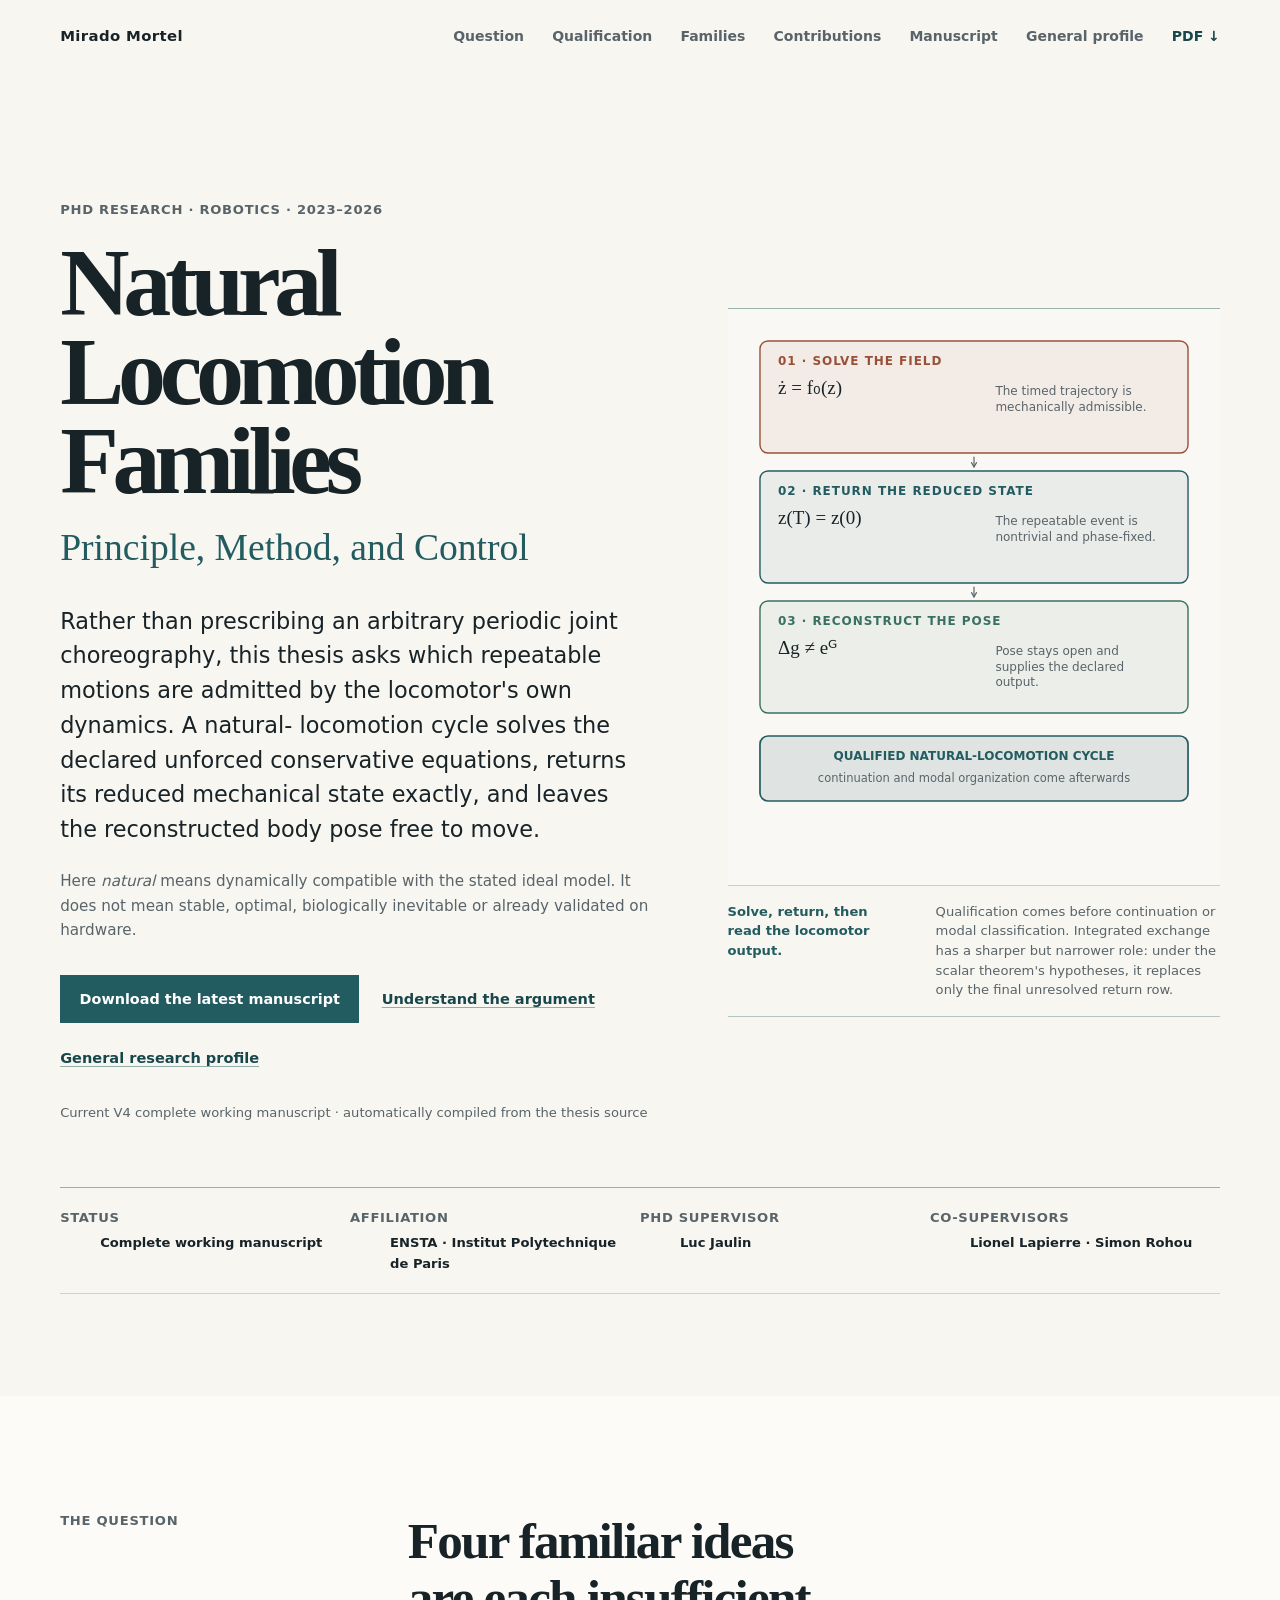
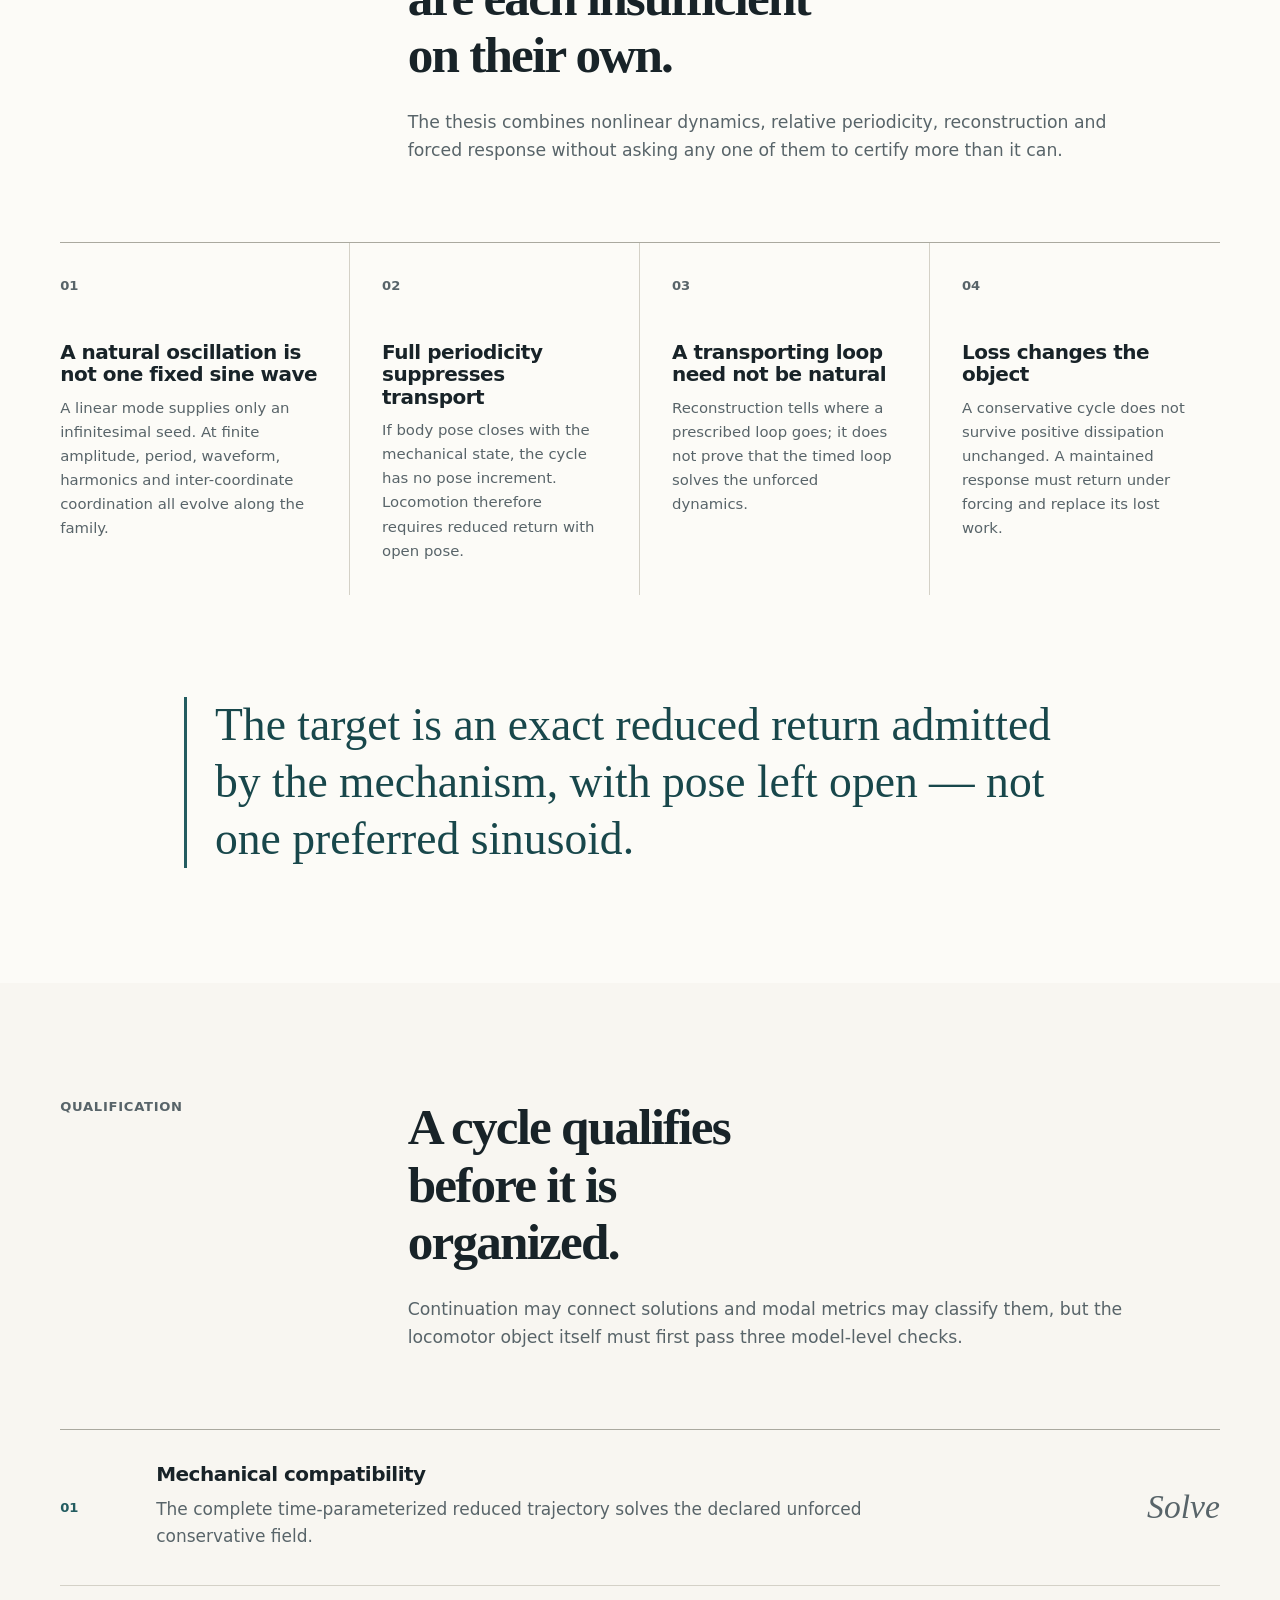
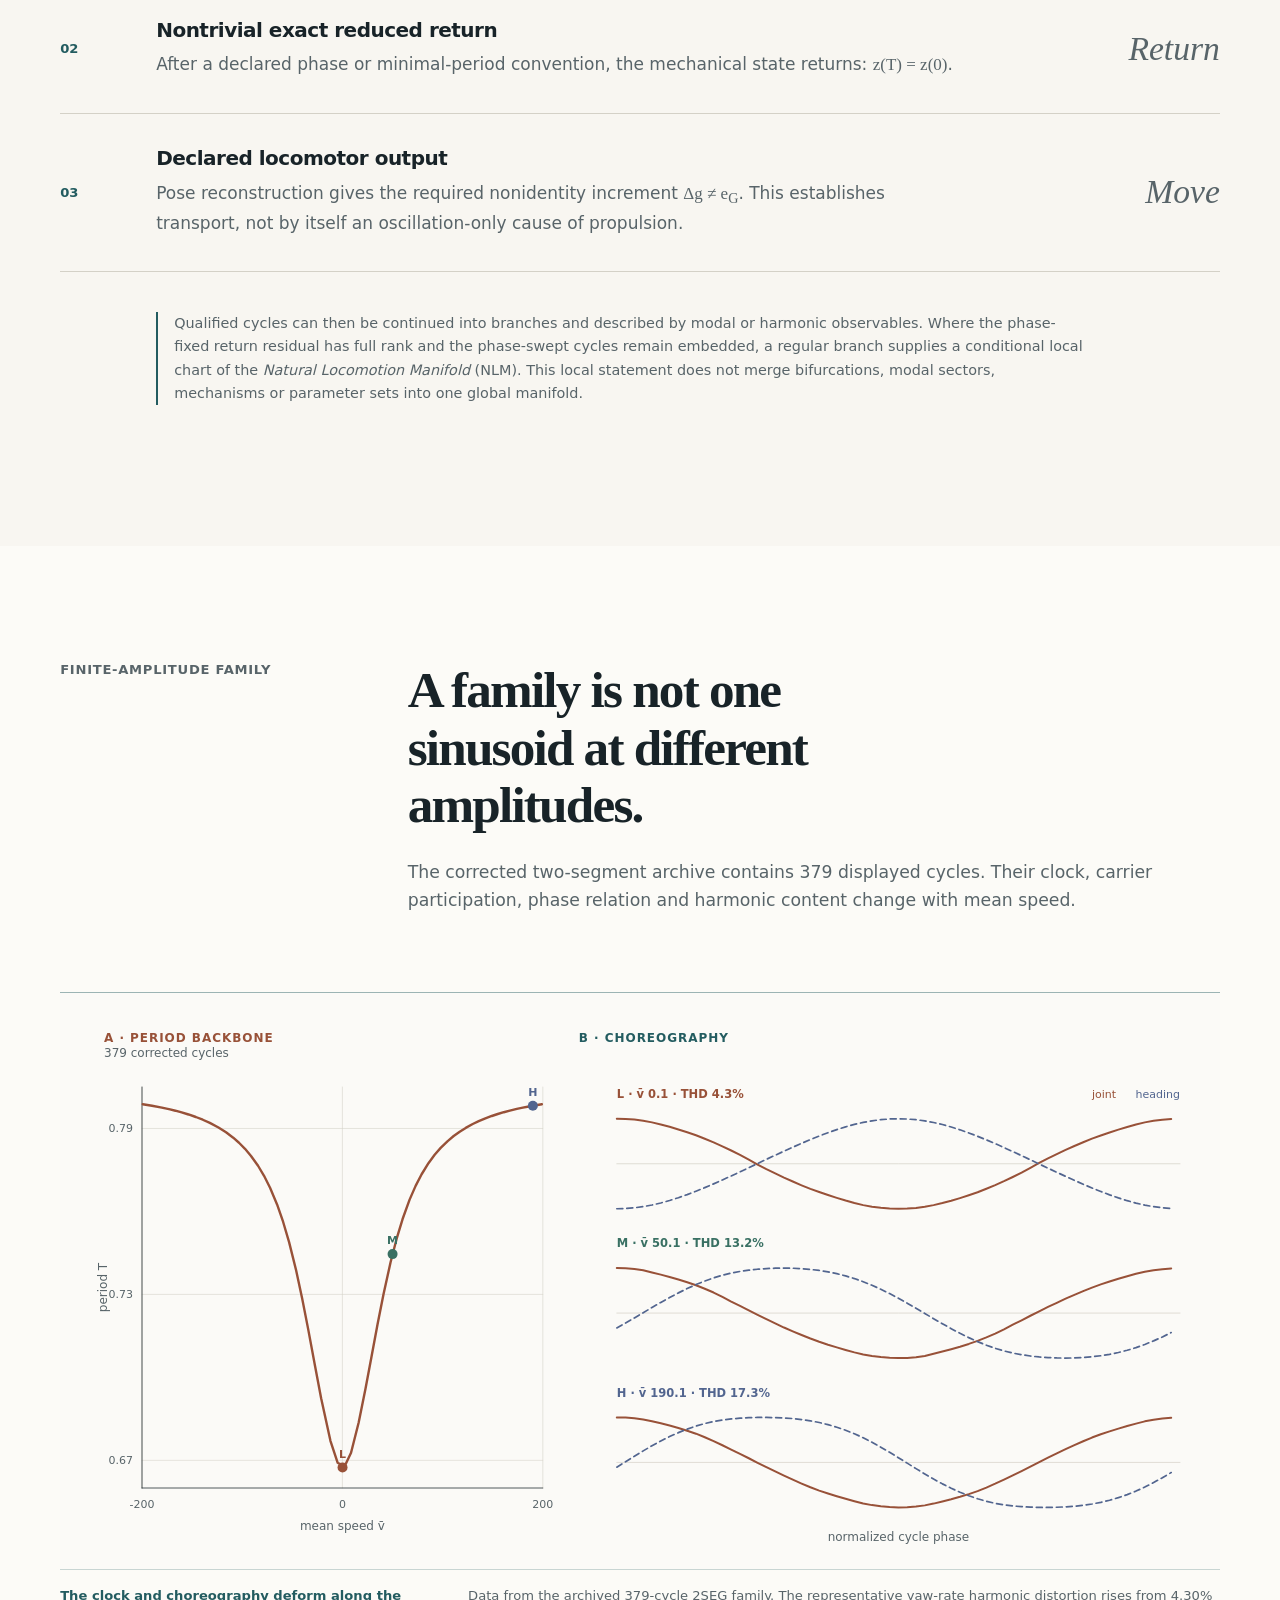
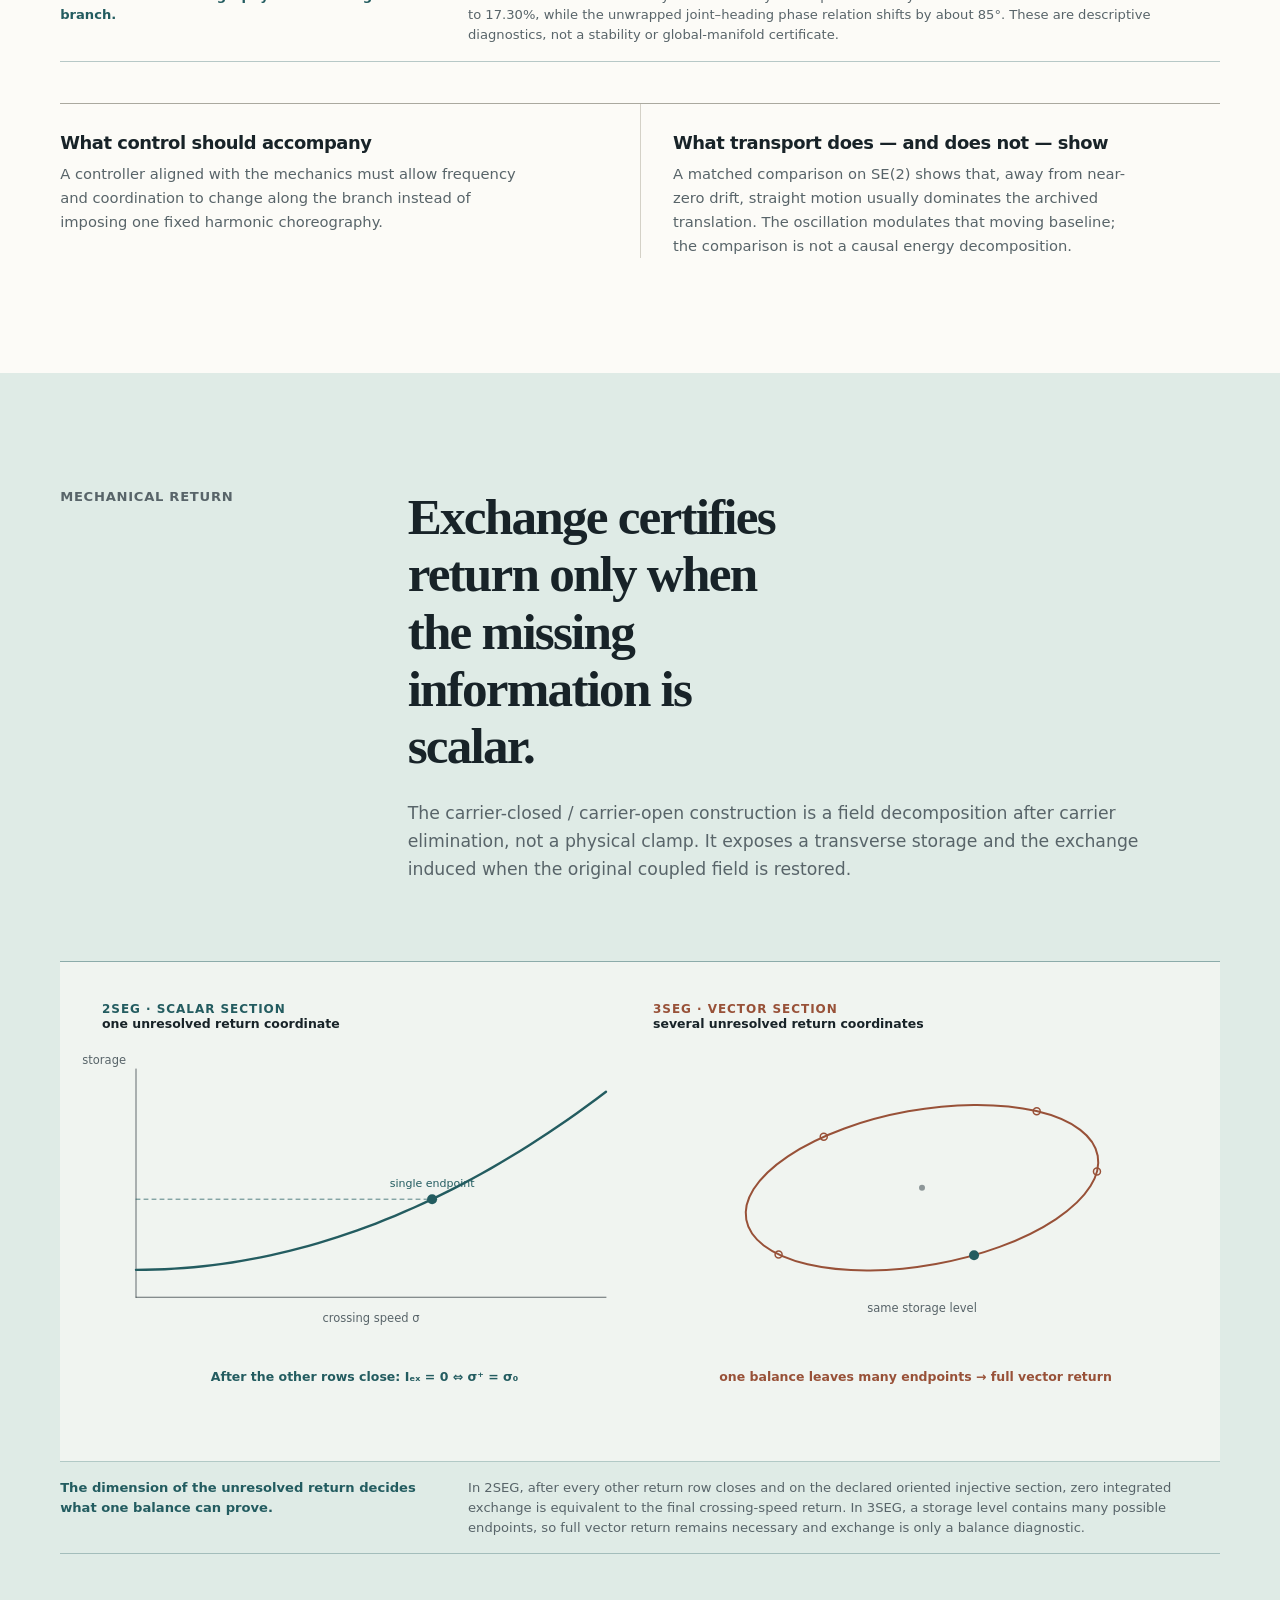
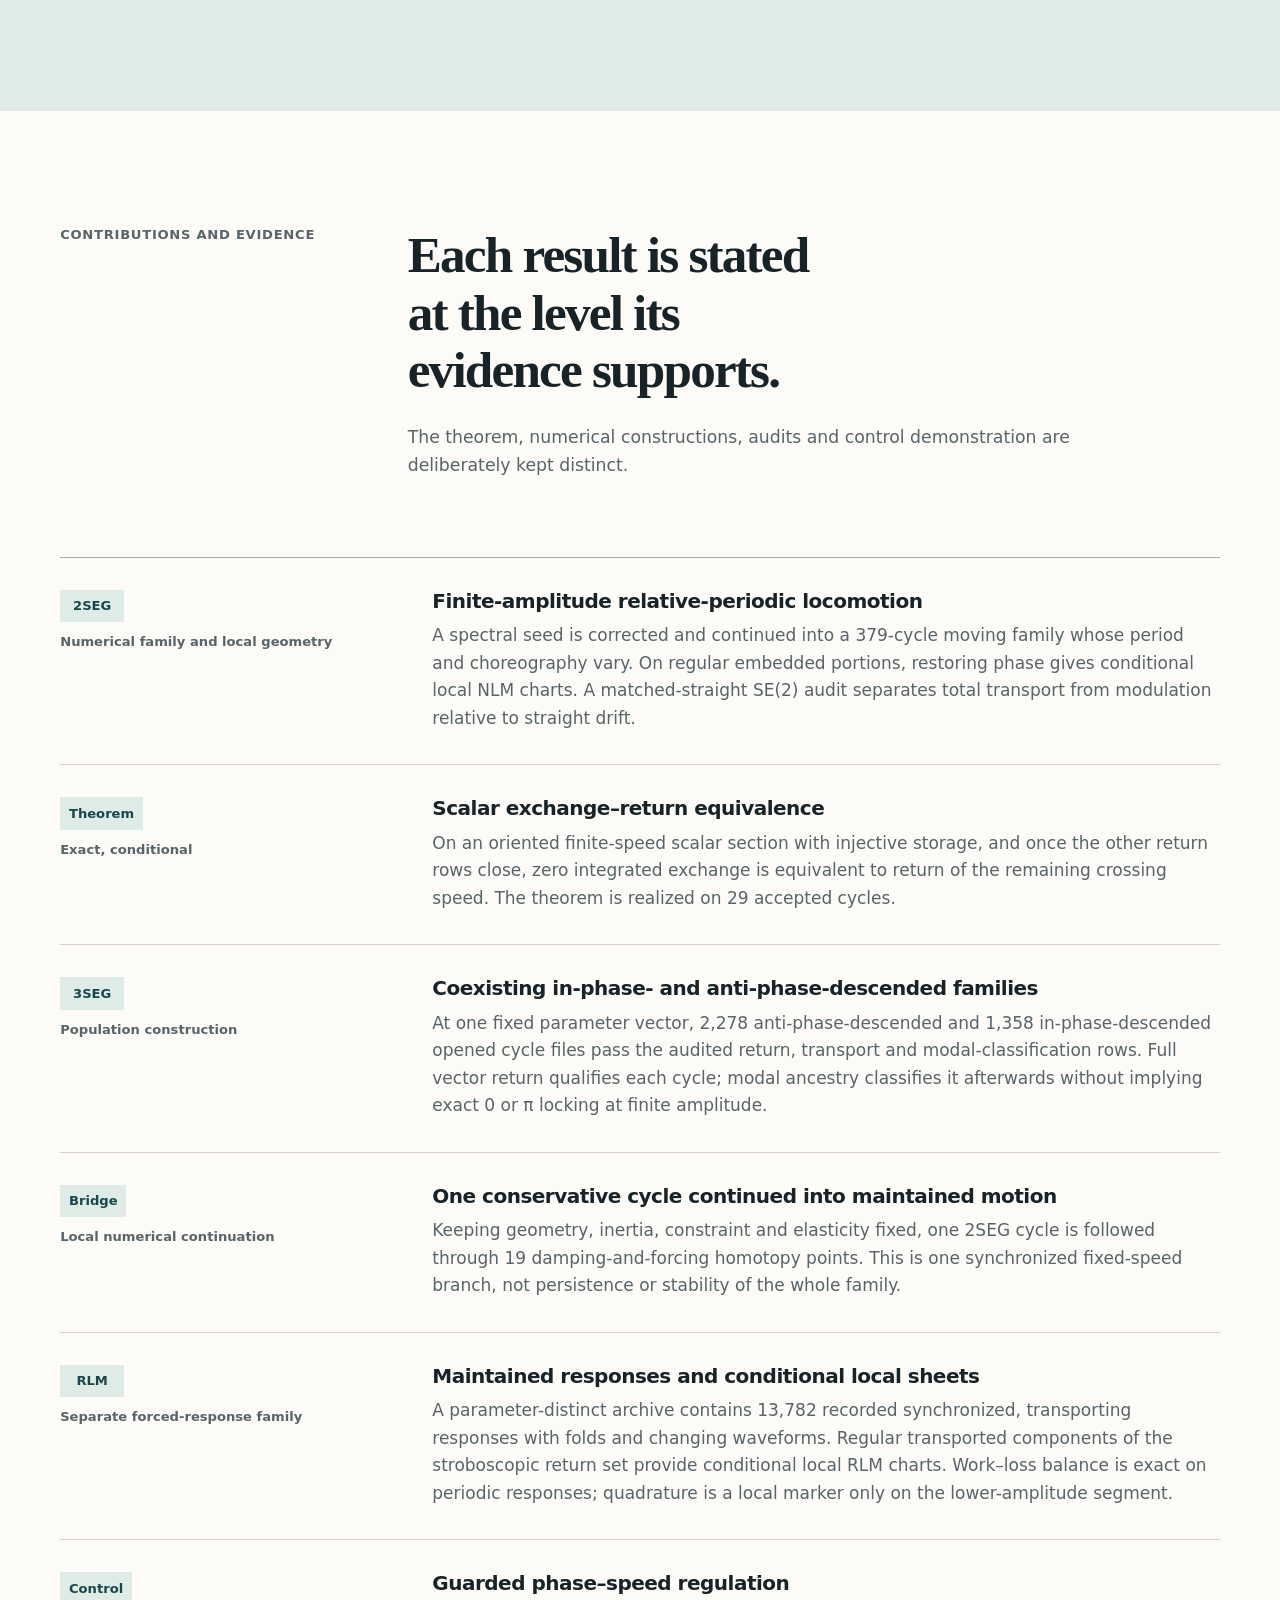
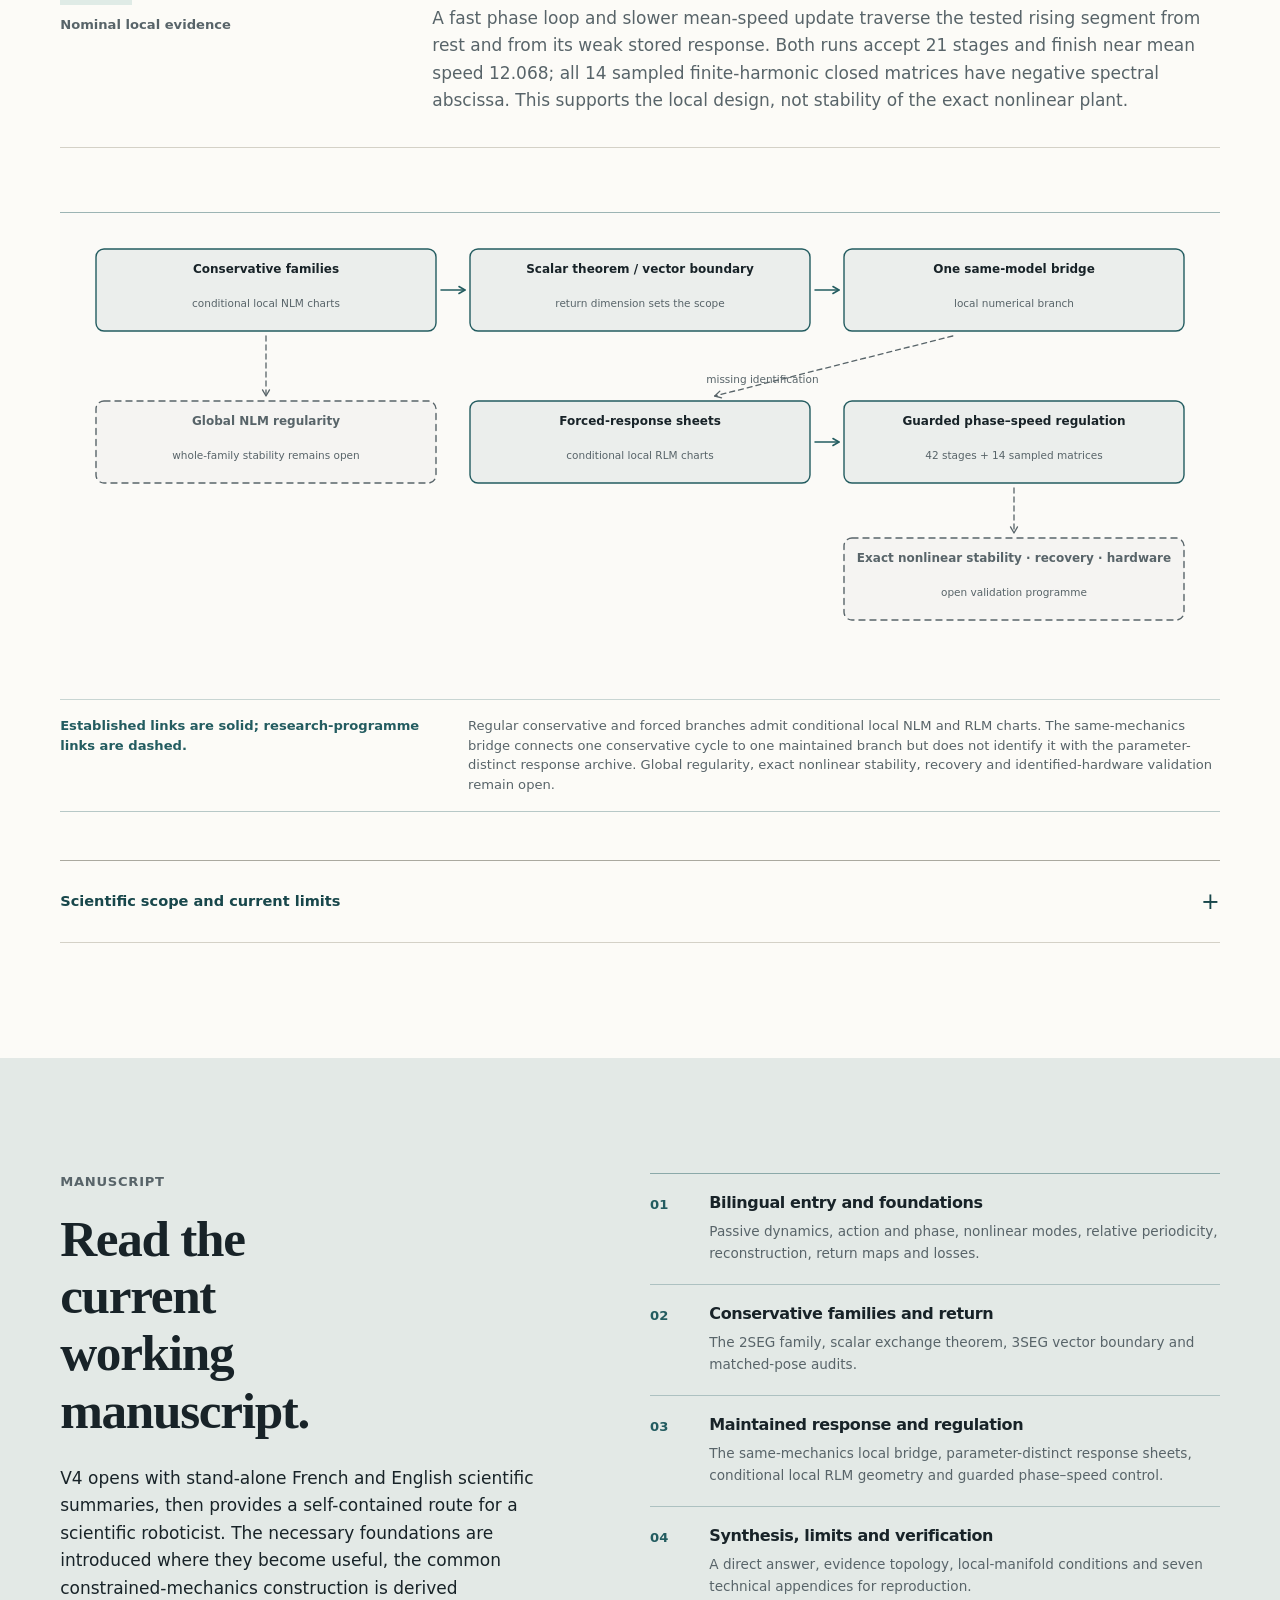
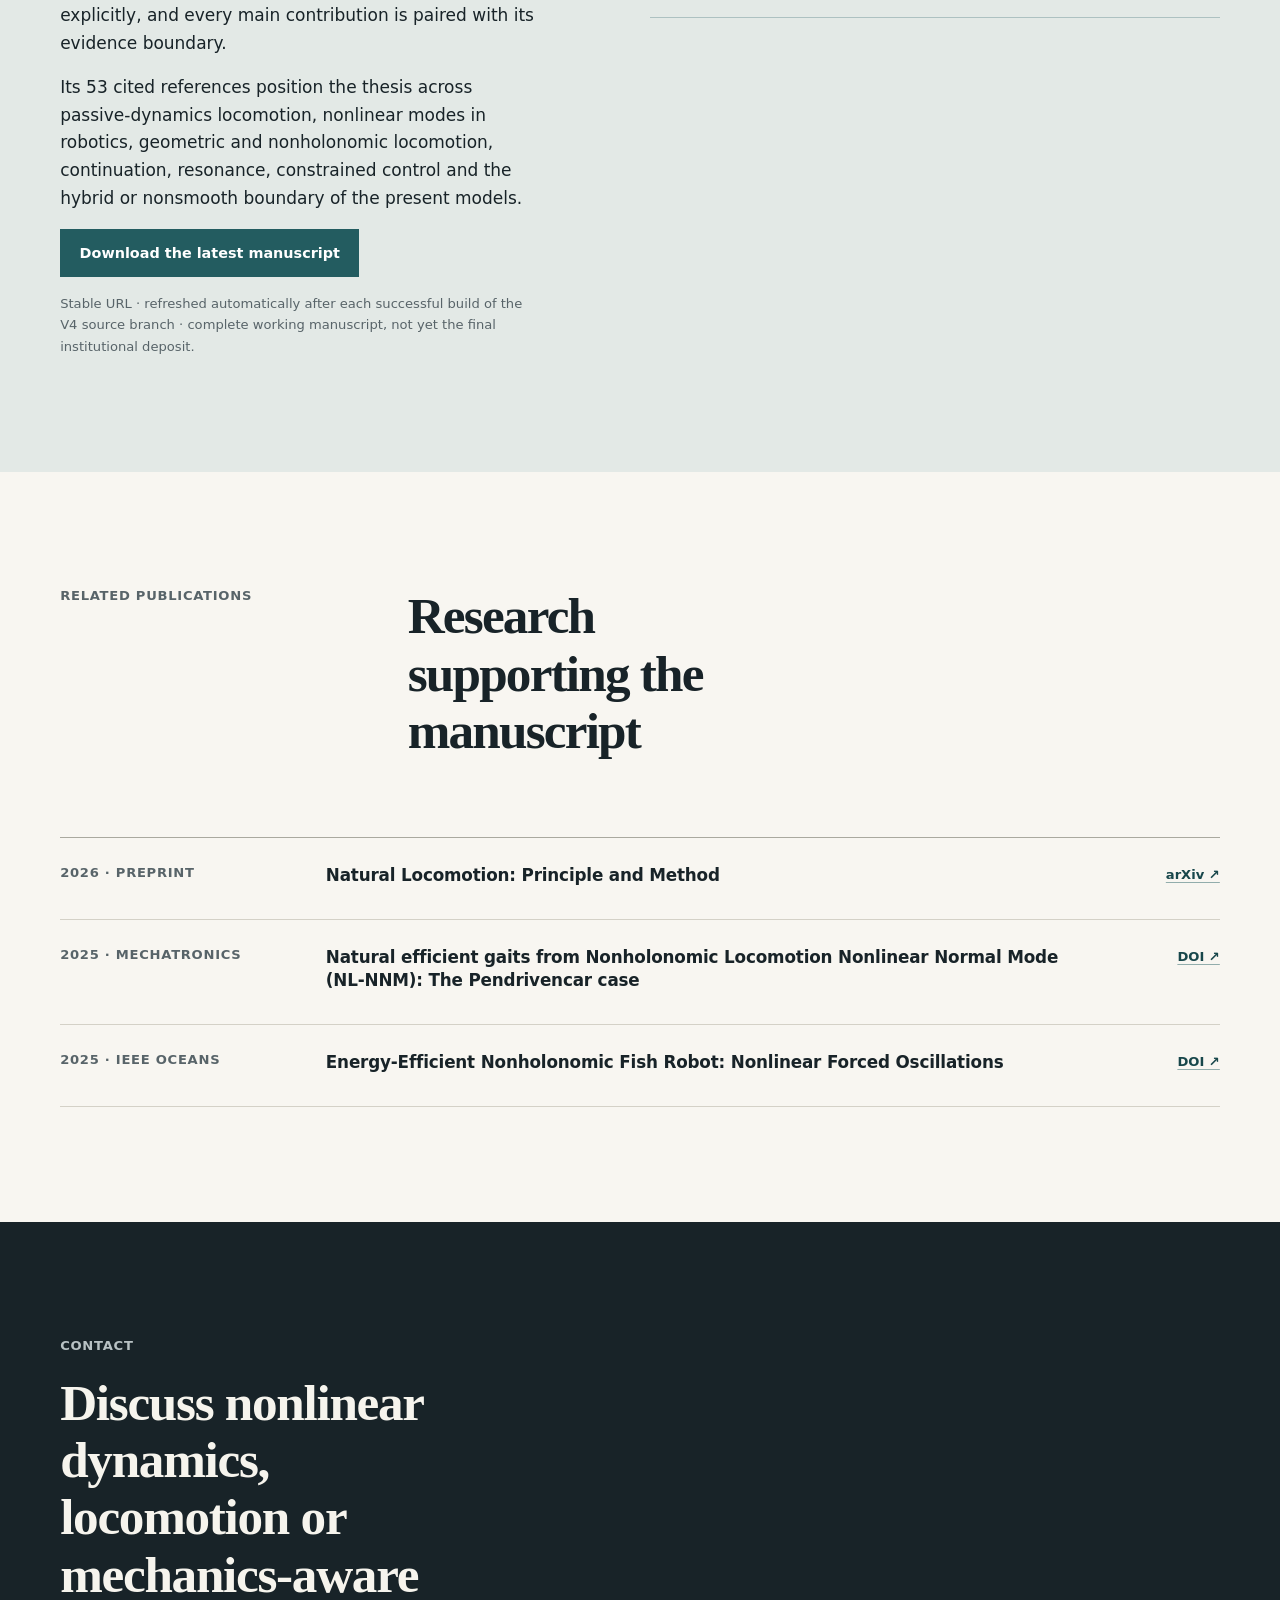
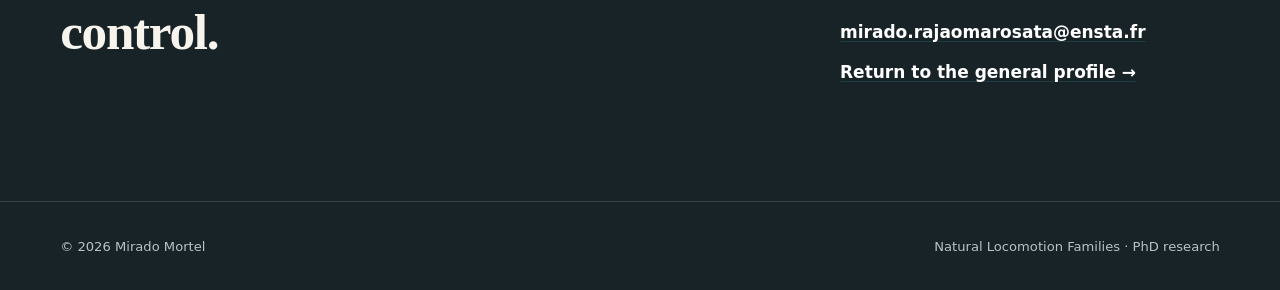
==== commit e0d12ac9: "Reflect strengthened V4 entry and bibliography" ====
--- a/thesis.html
+++ b/thesis.html
@@ -106,7 +106,7 @@
           <div class="idea-grid idea-grid-four">
             <article>
               <span>01</span>
-              <div><h3>A linear mode is only a seed</h3><p>At finite amplitude, period, waveform and inter-coordinate phase all vary along the family.</p></div>
+              <div><h3>A natural oscillation is not one fixed sine wave</h3><p>A linear mode supplies only an infinitesimal seed. At finite amplitude, period, waveform, harmonics and inter-coordinate coordination all evolve along the family.</p></div>
             </article>
             <article>
               <span>02</span>
@@ -288,10 +288,15 @@
             <p class="section-label">Manuscript</p>
             <h2>Read the current working manuscript.</h2>
             <p>
-              V4 is designed as a self-contained route for a scientific roboticist:
-              the necessary foundations are introduced where they become useful, the common
-              constrained-mechanics construction is derived explicitly, and every main
-              contribution is paired with its evidence boundary.
+              V4 opens with stand-alone French and English scientific summaries, then provides
+              a self-contained route for a scientific roboticist. The necessary foundations are
+              introduced where they become useful, the common constrained-mechanics construction
+              is derived explicitly, and every main contribution is paired with its evidence boundary.
+            </p>
+            <p>
+              Its 53 cited references position the thesis across passive-dynamics locomotion,
+              nonlinear modes in robotics, geometric and nonholonomic locomotion, continuation,
+              resonance, constrained control and the hybrid or nonsmooth boundary of the present models.
             </p>
             <a
               class="button button-primary"
@@ -301,7 +306,7 @@
           </div>
 
           <div class="contents-list">
-            <article><span>01</span><div><h3>Question and foundations</h3><p>Action and phase, nonlinear modes, relative periodicity, reconstruction, return maps and losses.</p></div></article>
+            <article><span>01</span><div><h3>Bilingual entry and foundations</h3><p>Passive dynamics, action and phase, nonlinear modes, relative periodicity, reconstruction, return maps and losses.</p></div></article>
             <article><span>02</span><div><h3>Conservative families and return</h3><p>The 2SEG family, scalar exchange theorem, 3SEG vector boundary and matched-pose audits.</p></div></article>
             <article><span>03</span><div><h3>Maintained response and regulation</h3><p>The same-mechanics local bridge, parameter-distinct response sheets, conditional local RLM geometry and guarded phase–speed control.</p></div></article>
             <article><span>04</span><div><h3>Synthesis, limits and verification</h3><p>A direct answer, evidence topology, local-manifold conditions and seven technical appendices for reproduction.</p></div></article>
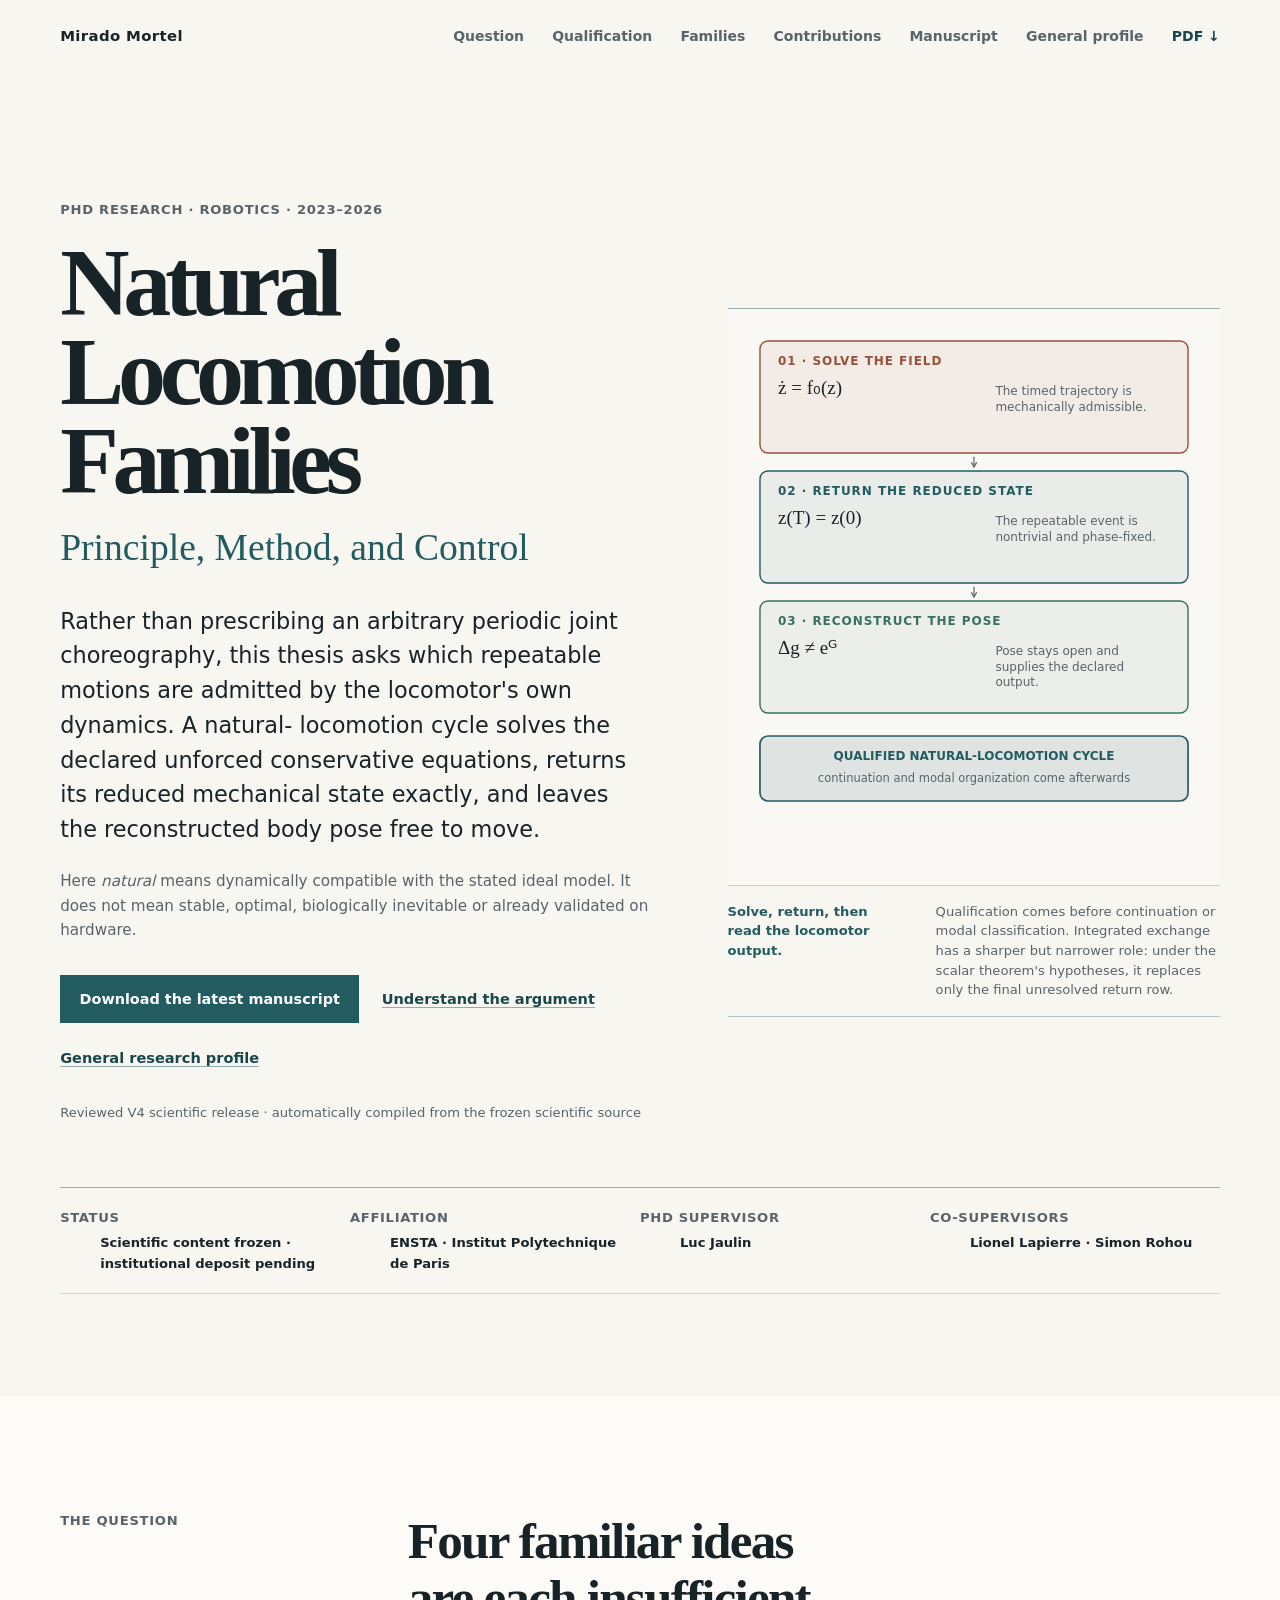
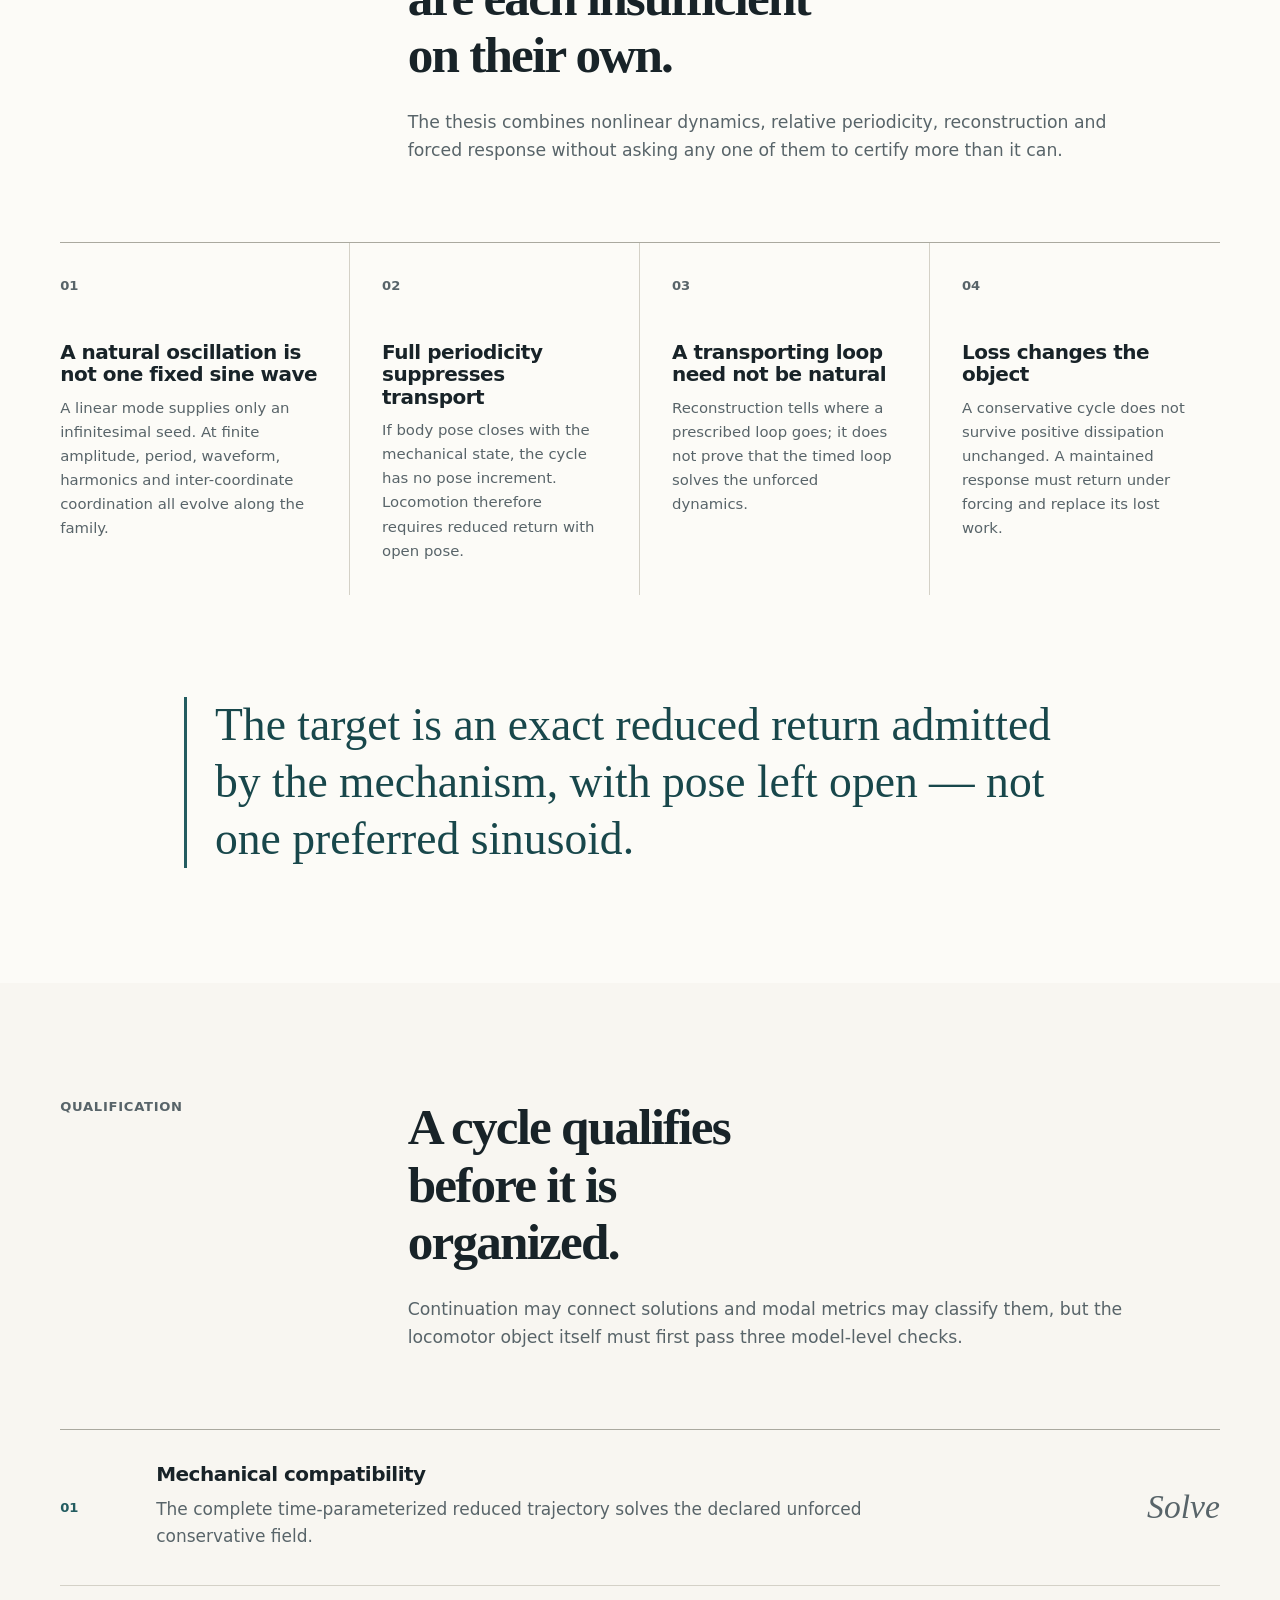
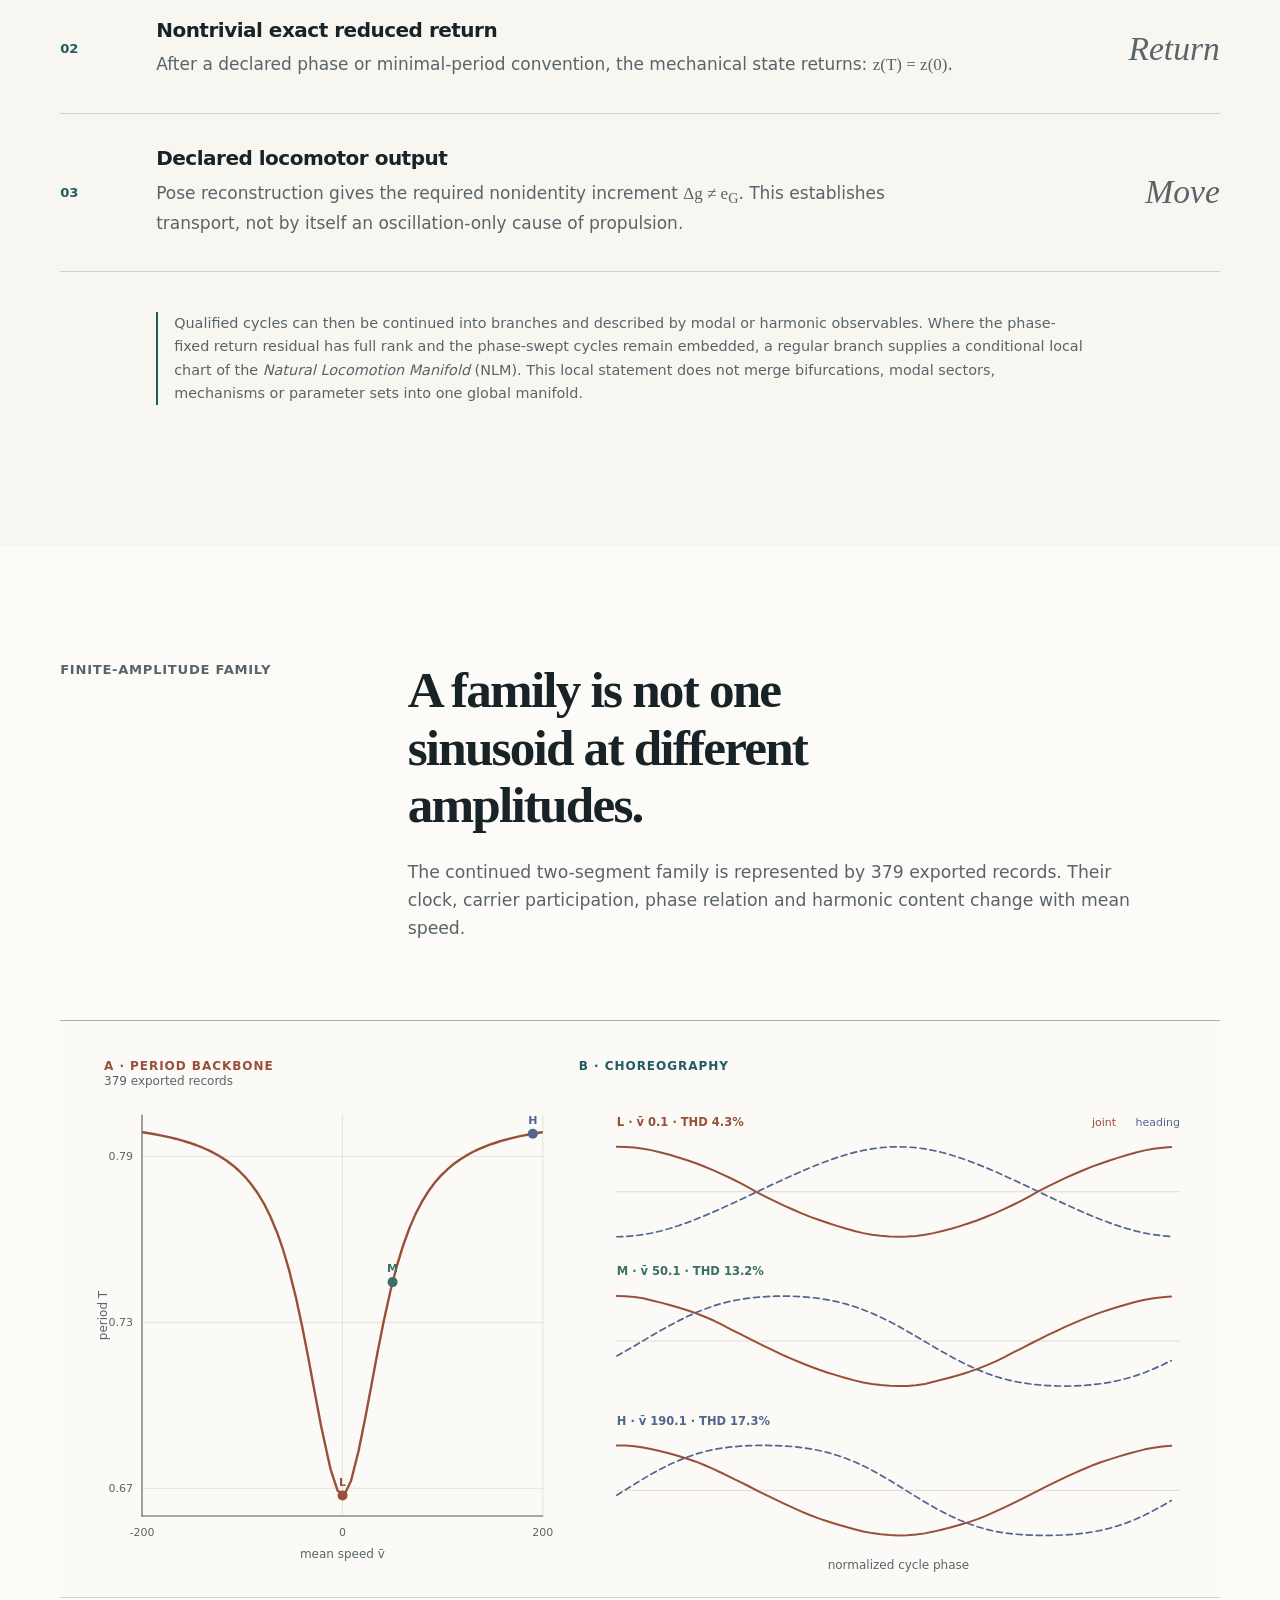
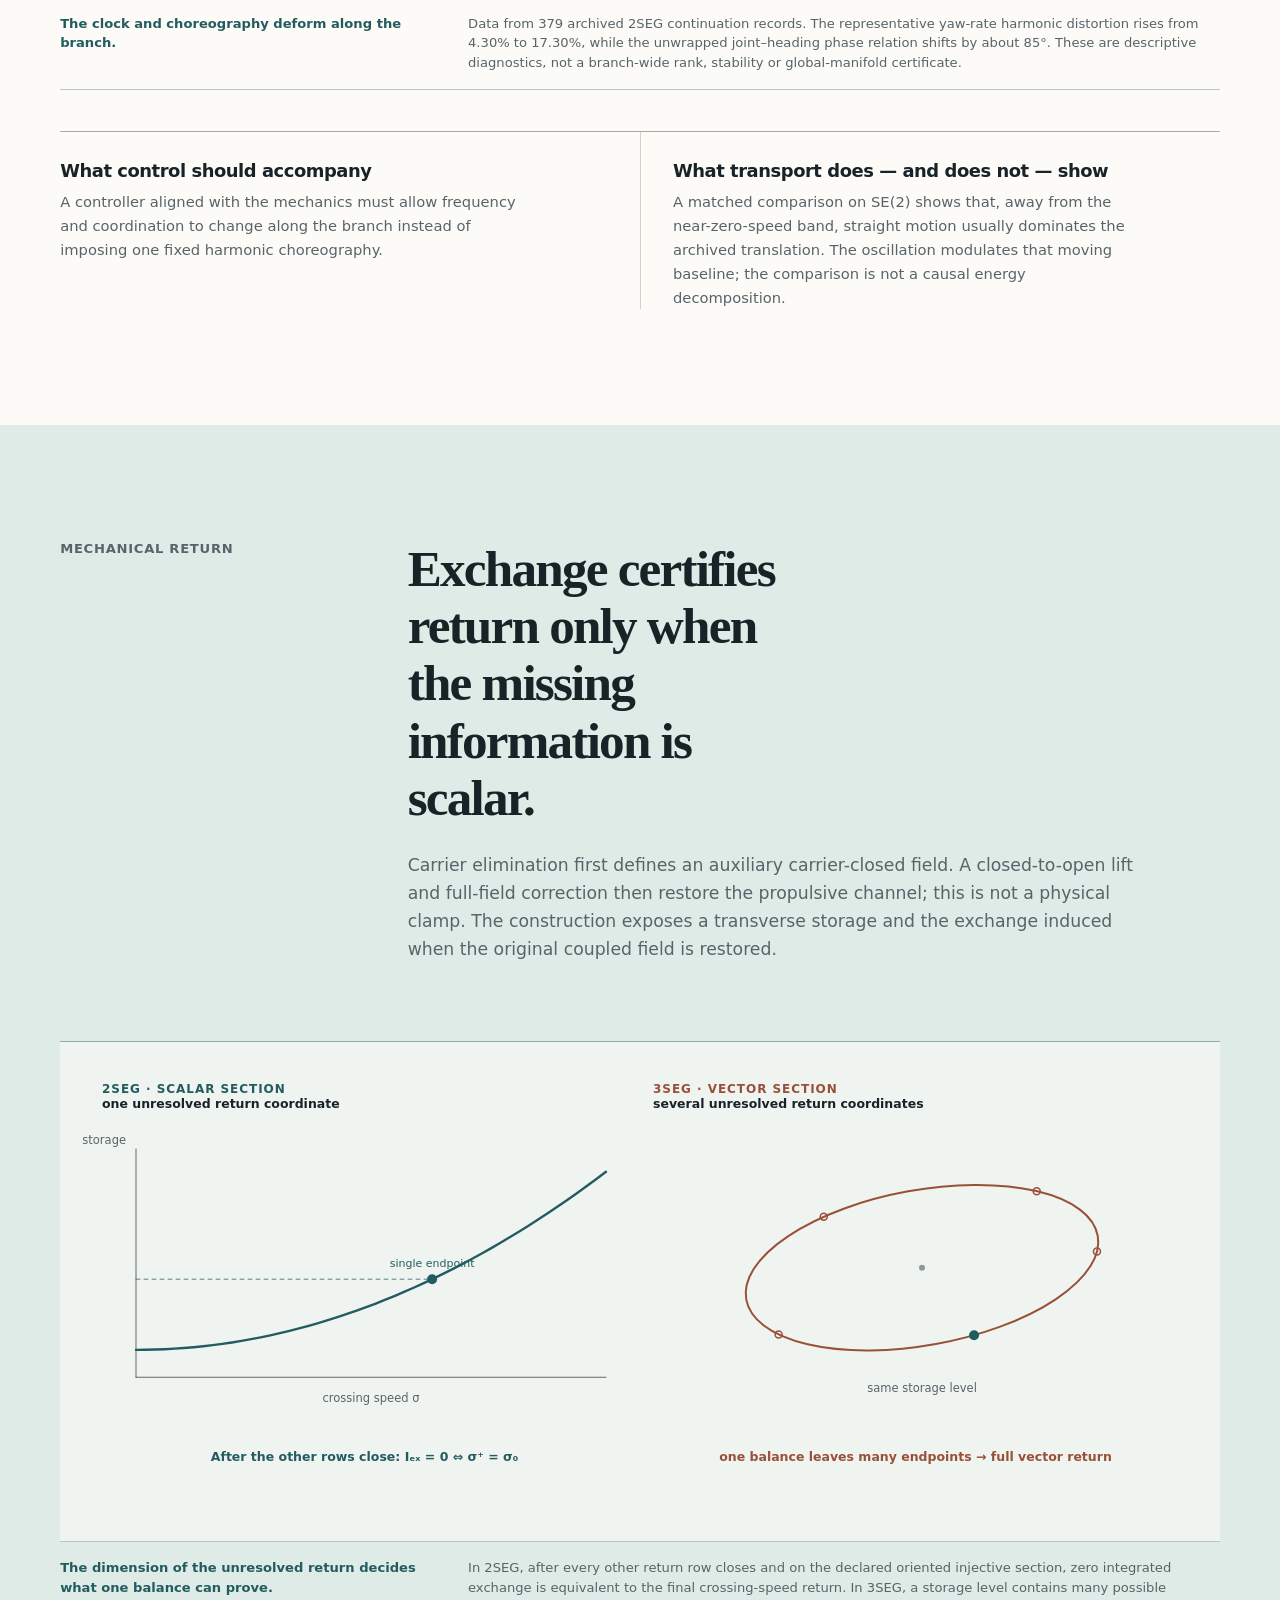
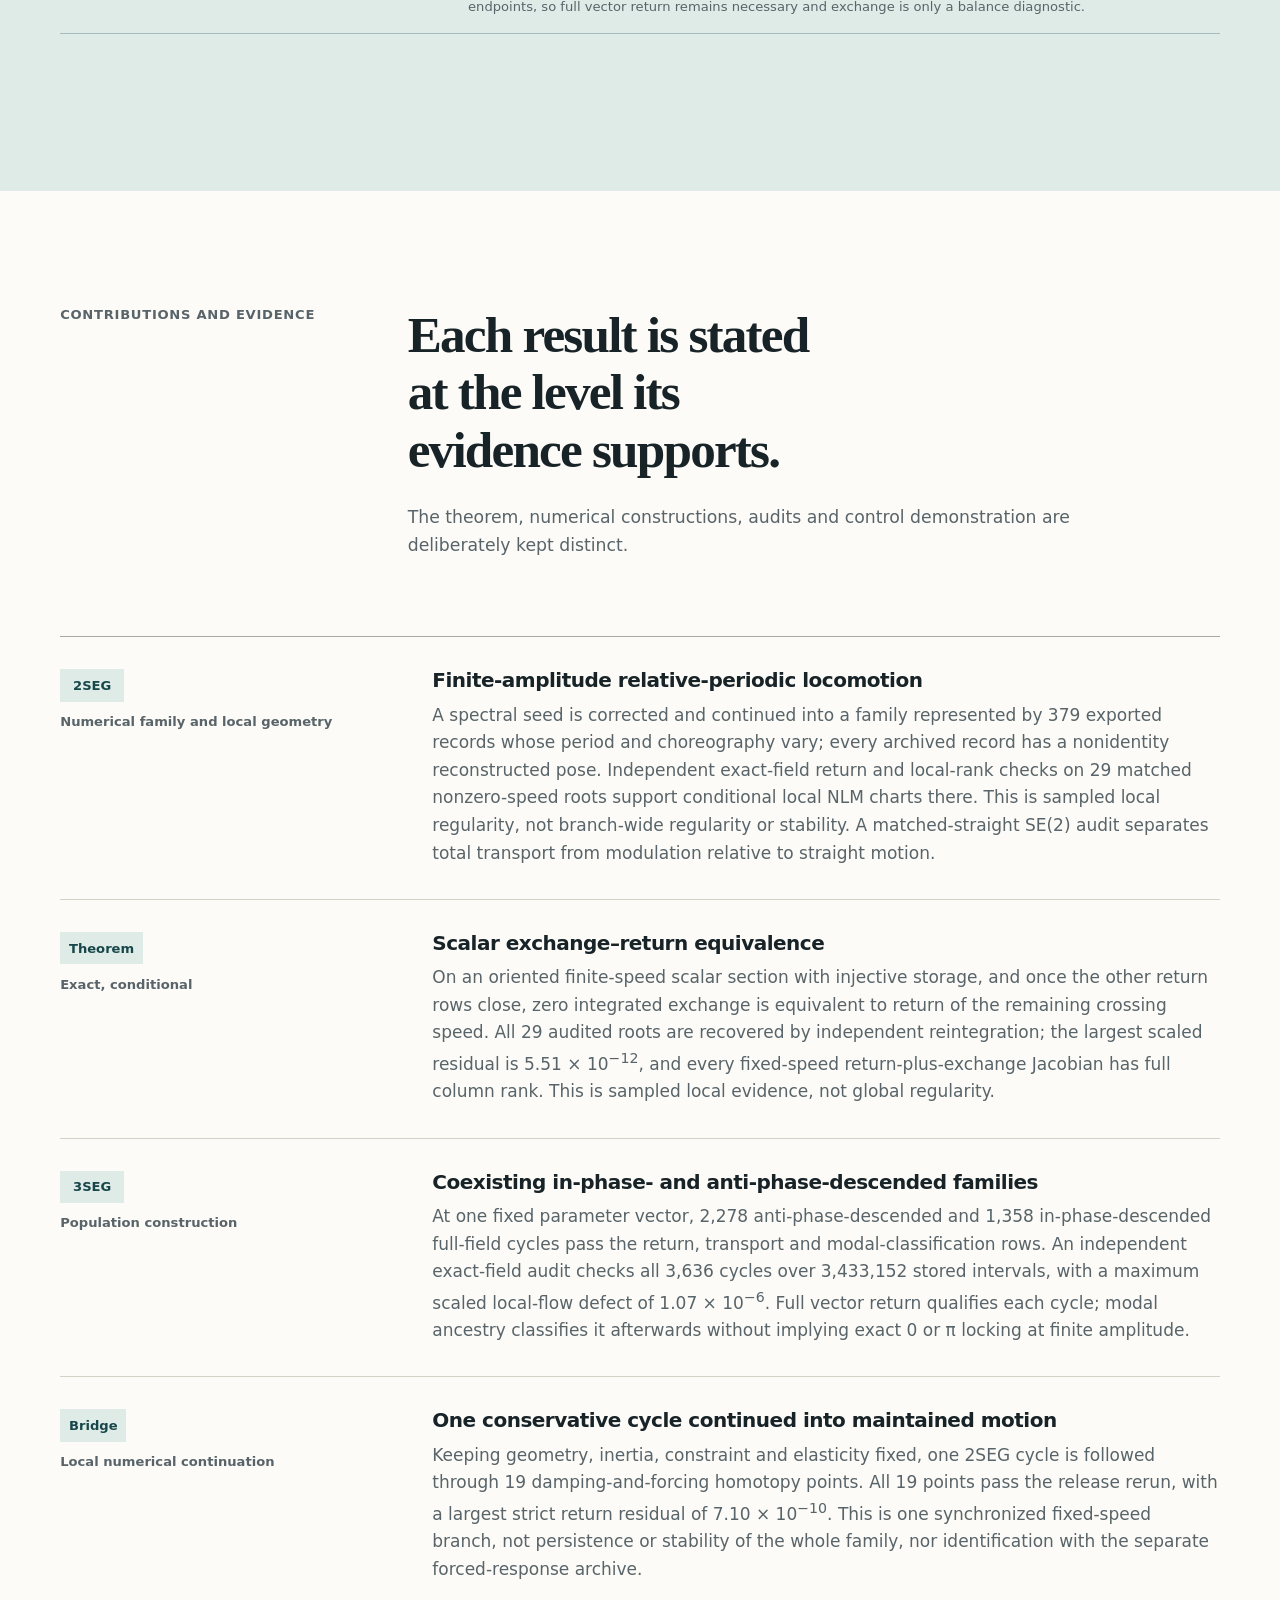
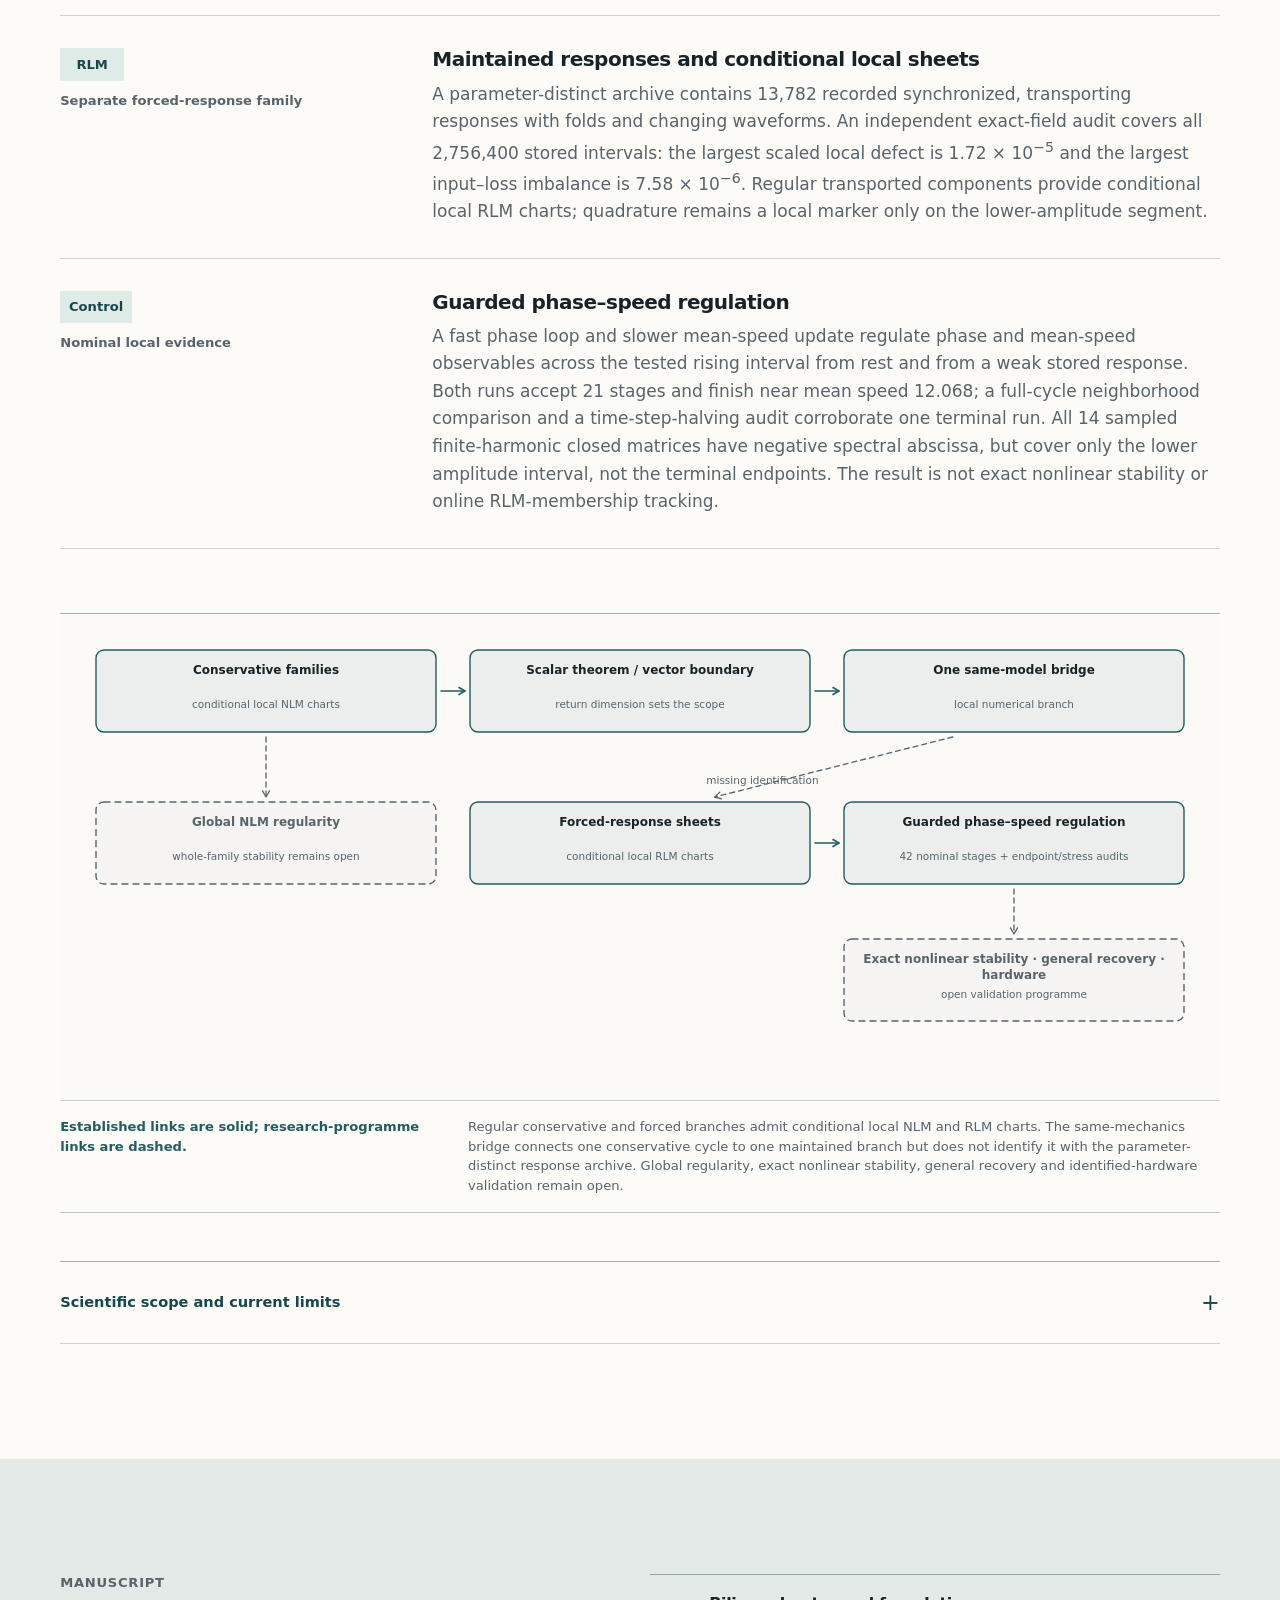
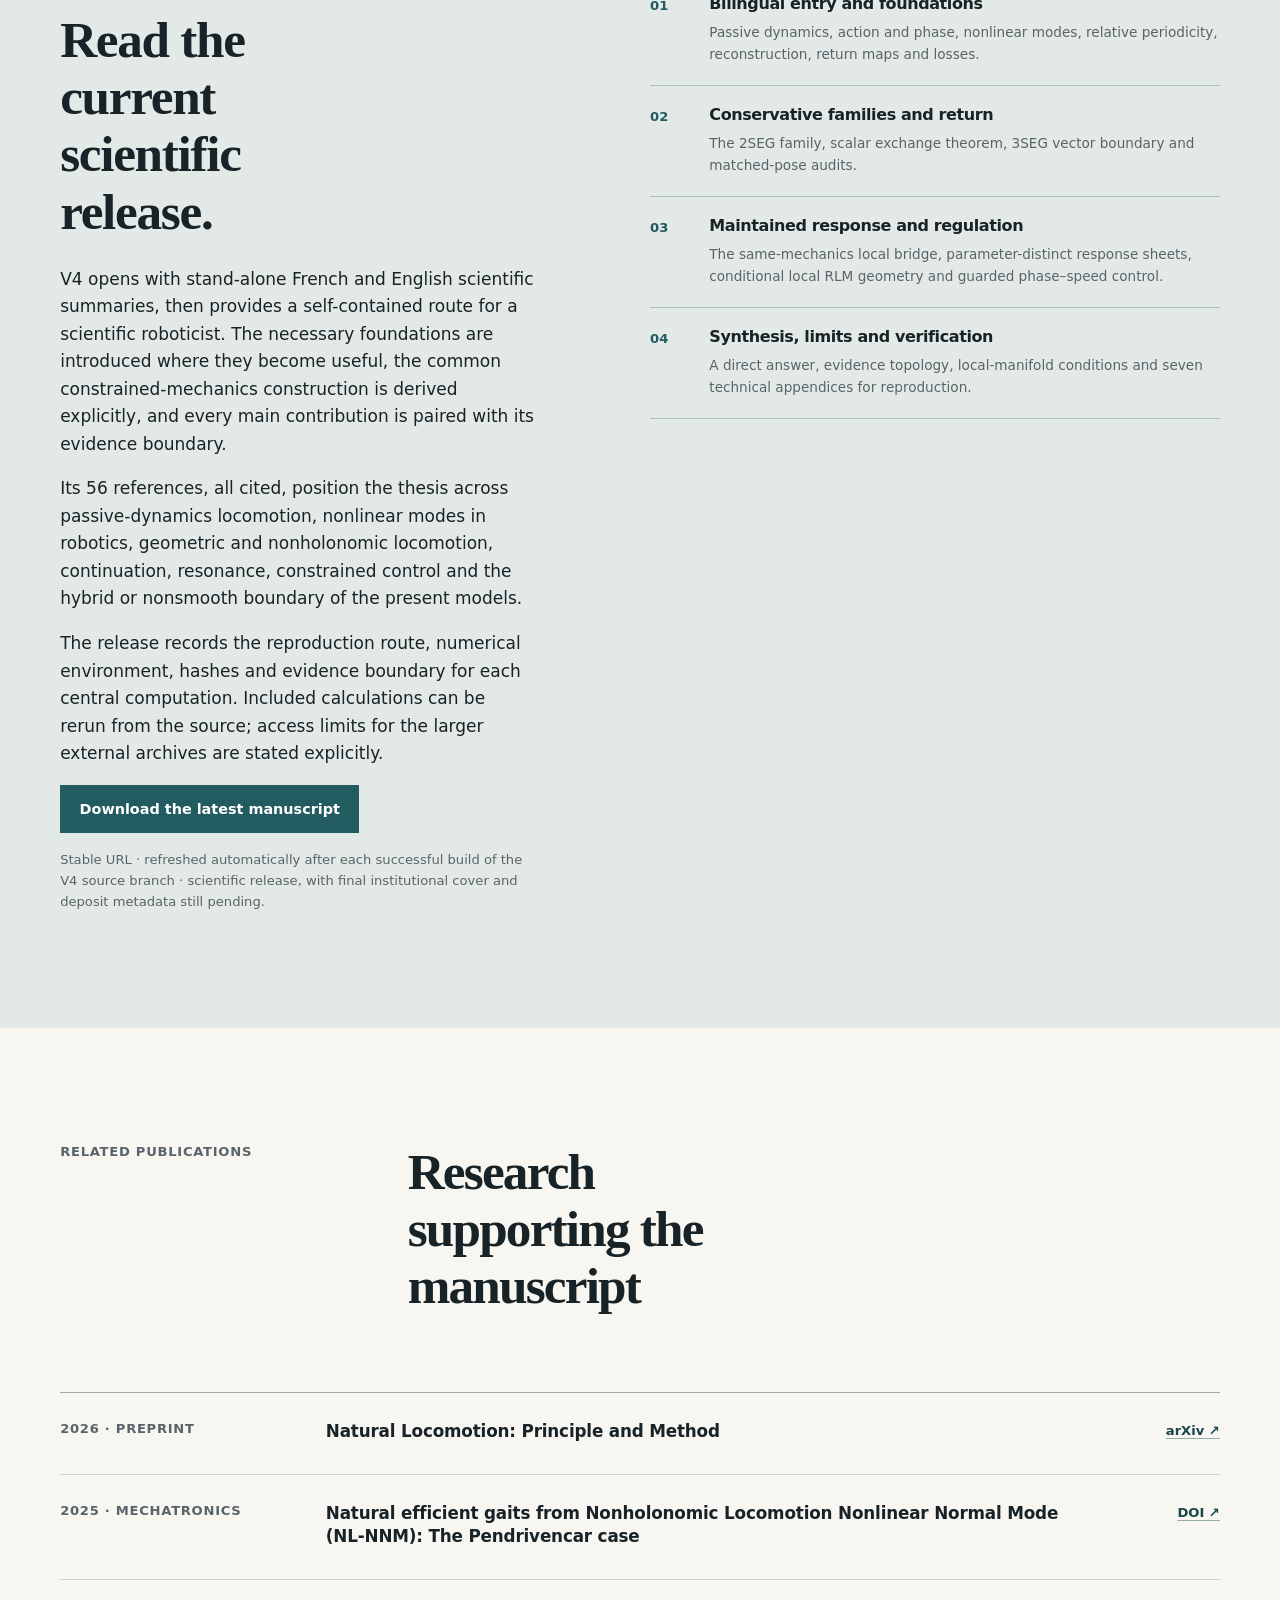
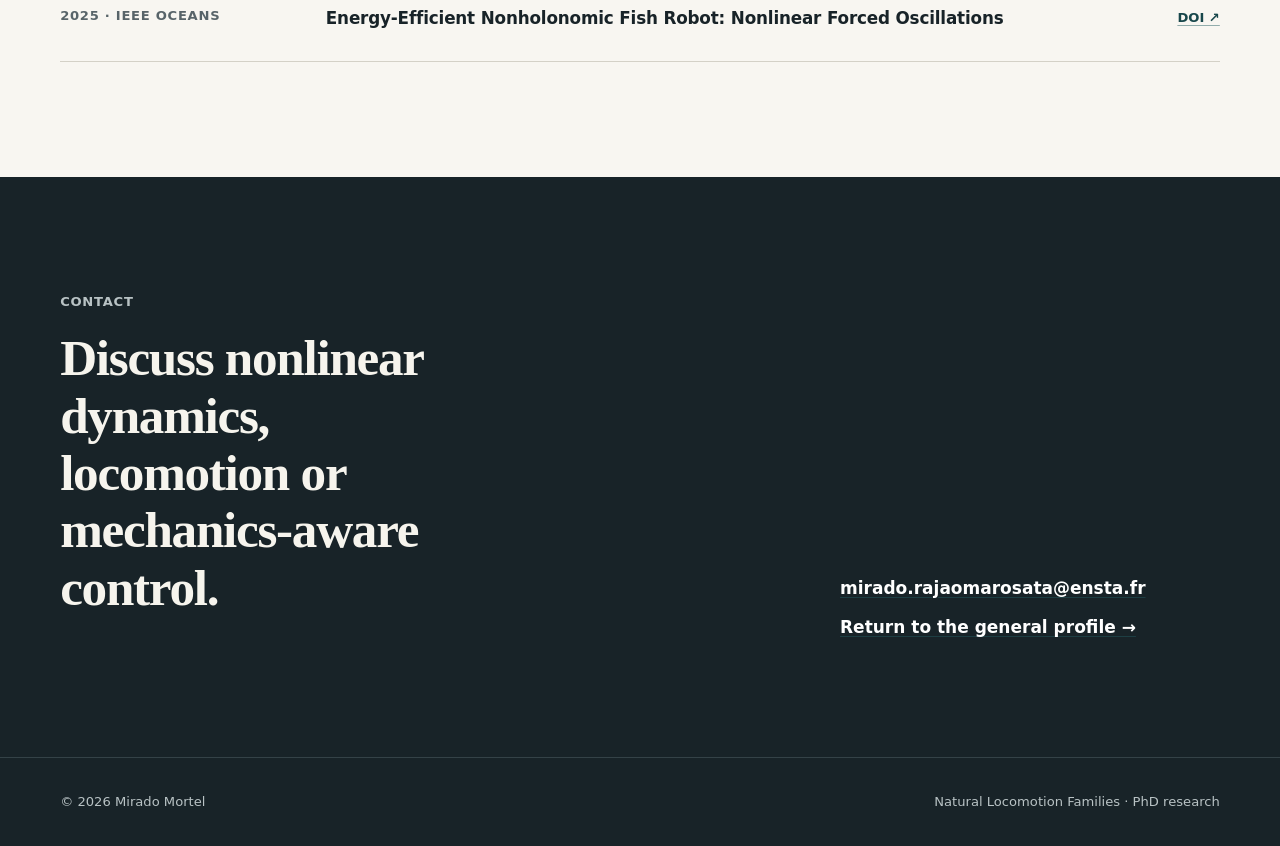
==== commit 28c8d472: "Align site with V4 scientific release" ====
--- a/thesis.html
+++ b/thesis.html
@@ -69,7 +69,7 @@
             <a class="text-action" href="#question">Understand the argument</a>
             <a class="text-action" href="index.html">General research profile</a>
           </div>
-          <p class="thesis-version">Current V4 complete working manuscript · automatically compiled from the thesis source</p>
+          <p class="thesis-version">Reviewed V4 scientific release · automatically compiled from the frozen scientific source</p>
         </div>
 
         <figure class="scientific-figure figure-thesis" aria-labelledby="thesis-figure-title" aria-describedby="thesis-figure-description">
@@ -83,7 +83,7 @@
         </figure>
 
         <dl class="thesis-facts">
-          <div><dt>Status</dt><dd>Complete working manuscript</dd></div>
+          <div><dt>Status</dt><dd>Scientific content frozen · institutional deposit pending</dd></div>
           <div><dt>Affiliation</dt><dd>ENSTA · Institut Polytechnique de Paris</dd></div>
           <div><dt>PhD supervisor</dt><dd>Luc Jaulin</dd></div>
           <div><dt>Co-supervisors</dt><dd>Lionel Lapierre · Simon Rohou</dd></div>
@@ -175,8 +175,8 @@
             <div>
               <h2>A family is not one sinusoid at different amplitudes.</h2>
               <p>
-                The corrected two-segment archive contains 379 displayed cycles. Their clock,
-                carrier participation, phase relation and harmonic content change with mean speed.
+                The continued two-segment family is represented by 379 exported records. Their
+                clock, carrier participation, phase relation and harmonic content change with mean speed.
               </p>
             </div>
           </div>
@@ -187,13 +187,13 @@
             </canvas>
             <figcaption>
               <strong id="family-figure-title">The clock and choreography deform along the branch.</strong>
-              <span id="family-figure-description">Data from the archived 379-cycle 2SEG family. The representative yaw-rate harmonic distortion rises from 4.30% to 17.30%, while the unwrapped joint–heading phase relation shifts by about 85°. These are descriptive diagnostics, not a stability or global-manifold certificate.</span>
+              <span id="family-figure-description">Data from 379 archived 2SEG continuation records. The representative yaw-rate harmonic distortion rises from 4.30% to 17.30%, while the unwrapped joint–heading phase relation shifts by about 85°. These are descriptive diagnostics, not a branch-wide rank, stability or global-manifold certificate.</span>
             </figcaption>
           </figure>
 
           <div class="insight-grid">
             <article><h3>What control should accompany</h3><p>A controller aligned with the mechanics must allow frequency and coordination to change along the branch instead of imposing one fixed harmonic choreography.</p></article>
-            <article><h3>What transport does — and does not — show</h3><p>A matched comparison on SE(2) shows that, away from near-zero drift, straight motion usually dominates the archived translation. The oscillation modulates that moving baseline; the comparison is not a causal energy decomposition.</p></article>
+            <article><h3>What transport does — and does not — show</h3><p>A matched comparison on SE(2) shows that, away from the near-zero-speed band, straight motion usually dominates the archived translation. The oscillation modulates that moving baseline; the comparison is not a causal energy decomposition.</p></article>
           </div>
         </div>
       </section>
@@ -205,9 +205,10 @@
             <div>
               <h2>Exchange certifies return only when the missing information is scalar.</h2>
               <p>
-                The carrier-closed / carrier-open construction is a field decomposition after
-                carrier elimination, not a physical clamp. It exposes a transverse storage and
-                the exchange induced when the original coupled field is restored.
+                Carrier elimination first defines an auxiliary carrier-closed field. A closed-to-open
+                lift and full-field correction then restore the propulsive channel; this is not a
+                physical clamp. The construction exposes a transverse storage and the exchange
+                induced when the original coupled field is restored.
               </p>
             </div>
           </div>
@@ -237,27 +238,27 @@
           <div class="result-ladder">
             <article>
               <div class="result-meta"><span>2SEG</span><p>Numerical family and local geometry</p></div>
-              <div><h3>Finite-amplitude relative-periodic locomotion</h3><p>A spectral seed is corrected and continued into a 379-cycle moving family whose period and choreography vary. On regular embedded portions, restoring phase gives conditional local NLM charts. A matched-straight SE(2) audit separates total transport from modulation relative to straight drift.</p></div>
+              <div><h3>Finite-amplitude relative-periodic locomotion</h3><p>A spectral seed is corrected and continued into a family represented by 379 exported records whose period and choreography vary; every archived record has a nonidentity reconstructed pose. Independent exact-field return and local-rank checks on 29 matched nonzero-speed roots support conditional local NLM charts there. This is sampled local regularity, not branch-wide regularity or stability. A matched-straight SE(2) audit separates total transport from modulation relative to straight motion.</p></div>
             </article>
             <article>
               <div class="result-meta"><span>Theorem</span><p>Exact, conditional</p></div>
-              <div><h3>Scalar exchange–return equivalence</h3><p>On an oriented finite-speed scalar section with injective storage, and once the other return rows close, zero integrated exchange is equivalent to return of the remaining crossing speed. The theorem is realized on 29 accepted cycles.</p></div>
+              <div><h3>Scalar exchange–return equivalence</h3><p>On an oriented finite-speed scalar section with injective storage, and once the other return rows close, zero integrated exchange is equivalent to return of the remaining crossing speed. All 29 audited roots are recovered by independent reintegration; the largest scaled residual is 5.51 × 10<sup>−12</sup>, and every fixed-speed return-plus-exchange Jacobian has full column rank. This is sampled local evidence, not global regularity.</p></div>
             </article>
             <article>
               <div class="result-meta"><span>3SEG</span><p>Population construction</p></div>
-              <div><h3>Coexisting in-phase- and anti-phase-descended families</h3><p>At one fixed parameter vector, 2,278 anti-phase-descended and 1,358 in-phase-descended opened cycle files pass the audited return, transport and modal-classification rows. Full vector return qualifies each cycle; modal ancestry classifies it afterwards without implying exact 0 or π locking at finite amplitude.</p></div>
+              <div><h3>Coexisting in-phase- and anti-phase-descended families</h3><p>At one fixed parameter vector, 2,278 anti-phase-descended and 1,358 in-phase-descended full-field cycles pass the return, transport and modal-classification rows. An independent exact-field audit checks all 3,636 cycles over 3,433,152 stored intervals, with a maximum scaled local-flow defect of 1.07 × 10<sup>−6</sup>. Full vector return qualifies each cycle; modal ancestry classifies it afterwards without implying exact 0 or π locking at finite amplitude.</p></div>
             </article>
             <article>
               <div class="result-meta"><span>Bridge</span><p>Local numerical continuation</p></div>
-              <div><h3>One conservative cycle continued into maintained motion</h3><p>Keeping geometry, inertia, constraint and elasticity fixed, one 2SEG cycle is followed through 19 damping-and-forcing homotopy points. This is one synchronized fixed-speed branch, not persistence or stability of the whole family.</p></div>
+              <div><h3>One conservative cycle continued into maintained motion</h3><p>Keeping geometry, inertia, constraint and elasticity fixed, one 2SEG cycle is followed through 19 damping-and-forcing homotopy points. All 19 points pass the release rerun, with a largest strict return residual of 7.10 × 10<sup>−10</sup>. This is one synchronized fixed-speed branch, not persistence or stability of the whole family, nor identification with the separate forced-response archive.</p></div>
             </article>
             <article>
               <div class="result-meta"><span>RLM</span><p>Separate forced-response family</p></div>
-              <div><h3>Maintained responses and conditional local sheets</h3><p>A parameter-distinct archive contains 13,782 recorded synchronized, transporting responses with folds and changing waveforms. Regular transported components of the stroboscopic return set provide conditional local RLM charts. Work–loss balance is exact on periodic responses; quadrature is a local marker only on the lower-amplitude segment.</p></div>
+              <div><h3>Maintained responses and conditional local sheets</h3><p>A parameter-distinct archive contains 13,782 recorded synchronized, transporting responses with folds and changing waveforms. An independent exact-field audit covers all 2,756,400 stored intervals: the largest scaled local defect is 1.72 × 10<sup>−5</sup> and the largest input–loss imbalance is 7.58 × 10<sup>−6</sup>. Regular transported components provide conditional local RLM charts; quadrature remains a local marker only on the lower-amplitude segment.</p></div>
             </article>
             <article>
               <div class="result-meta"><span>Control</span><p>Nominal local evidence</p></div>
-              <div><h3>Guarded phase–speed regulation</h3><p>A fast phase loop and slower mean-speed update traverse the tested rising segment from rest and from its weak stored response. Both runs accept 21 stages and finish near mean speed 12.068; all 14 sampled finite-harmonic closed matrices have negative spectral abscissa. This supports the local design, not stability of the exact nonlinear plant.</p></div>
+              <div><h3>Guarded phase–speed regulation</h3><p>A fast phase loop and slower mean-speed update regulate phase and mean-speed observables across the tested rising interval from rest and from a weak stored response. Both runs accept 21 stages and finish near mean speed 12.068; a full-cycle neighborhood comparison and a time-step-halving audit corroborate one terminal run. All 14 sampled finite-harmonic closed matrices have negative spectral abscissa, but cover only the lower amplitude interval, not the terminal endpoints. The result is not exact nonlinear stability or online RLM-membership tracking.</p></div>
             </article>
           </div>
 
@@ -267,7 +268,7 @@
             </canvas>
             <figcaption>
               <strong id="evidence-figure-title">Established links are solid; research-programme links are dashed.</strong>
-              <span id="evidence-figure-description">Regular conservative and forced branches admit conditional local NLM and RLM charts. The same-mechanics bridge connects one conservative cycle to one maintained branch but does not identify it with the parameter-distinct response archive. Global regularity, exact nonlinear stability, recovery and identified-hardware validation remain open.</span>
+              <span id="evidence-figure-description">Regular conservative and forced branches admit conditional local NLM and RLM charts. The same-mechanics bridge connects one conservative cycle to one maintained branch but does not identify it with the parameter-distinct response archive. Global regularity, exact nonlinear stability, general recovery and identified-hardware validation remain open.</span>
             </figcaption>
           </figure>
 
@@ -275,8 +276,8 @@
             <summary>Scientific scope and current limits</summary>
             <div>
               <p>The mechanical results concern smooth, bilateral, ideal, continuously active constant-rank velocity constraints at fixed nondimensional parameters. Conservative orbital stability, basins, robustness and hardware identity are not established.</p>
-              <p>The 3SEG population audit covers the stated return, modal, exchange and pose rows, not a complete genealogy or exhaustive atlas. The same-model bridge contains one anchored branch. In the 13,782-response archive, recorded endpoints, forcing clocks and transport are audited, but the original collocation residuals and branch-wide Jacobians are not independently recoverable. The forced-response and controller studies use a different parameter set and have no experimental validation.</p>
-              <p>All 42 nominal controller stages were accepted, so rejection, rollback and recovery remain untested. Fourteen sampled reduced-order matrices support the local design but do not establish stability of the exact nonlinear system. The controller regulates a forced-response sheet; it does not stabilize the conservative NLM.</p>
+              <p>The exact-field 3SEG audit covers all 3,636 archived cycles, but not minimal period, branch-wide rank, a complete genealogy or an exhaustive atlas. The same-model bridge contains one anchored branch. The forced exact-field audit covers all 13,782 recorded responses at the reported numerical resolution, but complete collocation Jacobians remain unavailable, so branch-wide RLM regularity is not certified. The forced-response and controller studies use a different parameter set and have no experimental validation.</p>
+              <p>All 42 nominal controller stages were accepted. A separate constructed stress harness demonstrates one rejected proposal, explicit reuse of the last accepted state and acceptance of a reduced proposal; it does not execute the production stage manager's rejection branch or establish general recovery. The 14 sampled reduced-order matrices stop at forcing amplitude 0.031487, below the terminal endpoints near 0.03641, and do not establish stability of the exact nonlinear system. The controller regulates phase–speed observables on the tested forced-response interval; it does not stabilize the conservative NLM or certify online membership in an RLM chart.</p>
             </div>
           </details>
         </div>
@@ -286,7 +287,7 @@
         <div class="shell manuscript-grid">
           <div class="manuscript-copy">
             <p class="section-label">Manuscript</p>
-            <h2>Read the current working manuscript.</h2>
+            <h2>Read the current scientific release.</h2>
             <p>
               V4 opens with stand-alone French and English scientific summaries, then provides
               a self-contained route for a scientific roboticist. The necessary foundations are
@@ -294,15 +295,20 @@
               is derived explicitly, and every main contribution is paired with its evidence boundary.
             </p>
             <p>
-              Its 53 cited references position the thesis across passive-dynamics locomotion,
+              Its 56 references, all cited, position the thesis across passive-dynamics locomotion,
               nonlinear modes in robotics, geometric and nonholonomic locomotion, continuation,
               resonance, constrained control and the hybrid or nonsmooth boundary of the present models.
+            </p>
+            <p>
+              The release records the reproduction route, numerical environment, hashes and
+              evidence boundary for each central computation. Included calculations can be rerun
+              from the source; access limits for the larger external archives are stated explicitly.
             </p>
             <a
               class="button button-primary"
               href="https://rajaommi.github.io/assets/mirado-mortel-thesis-latest.pdf"
             >Download the latest manuscript</a>
-            <p class="small-note">Stable URL · refreshed automatically after each successful build of the V4 source branch · complete working manuscript, not yet the final institutional deposit.</p>
+            <p class="small-note">Stable URL · refreshed automatically after each successful build of the V4 source branch · scientific release, with final institutional cover and deposit metadata still pending.</p>
           </div>
 
           <div class="contents-list">
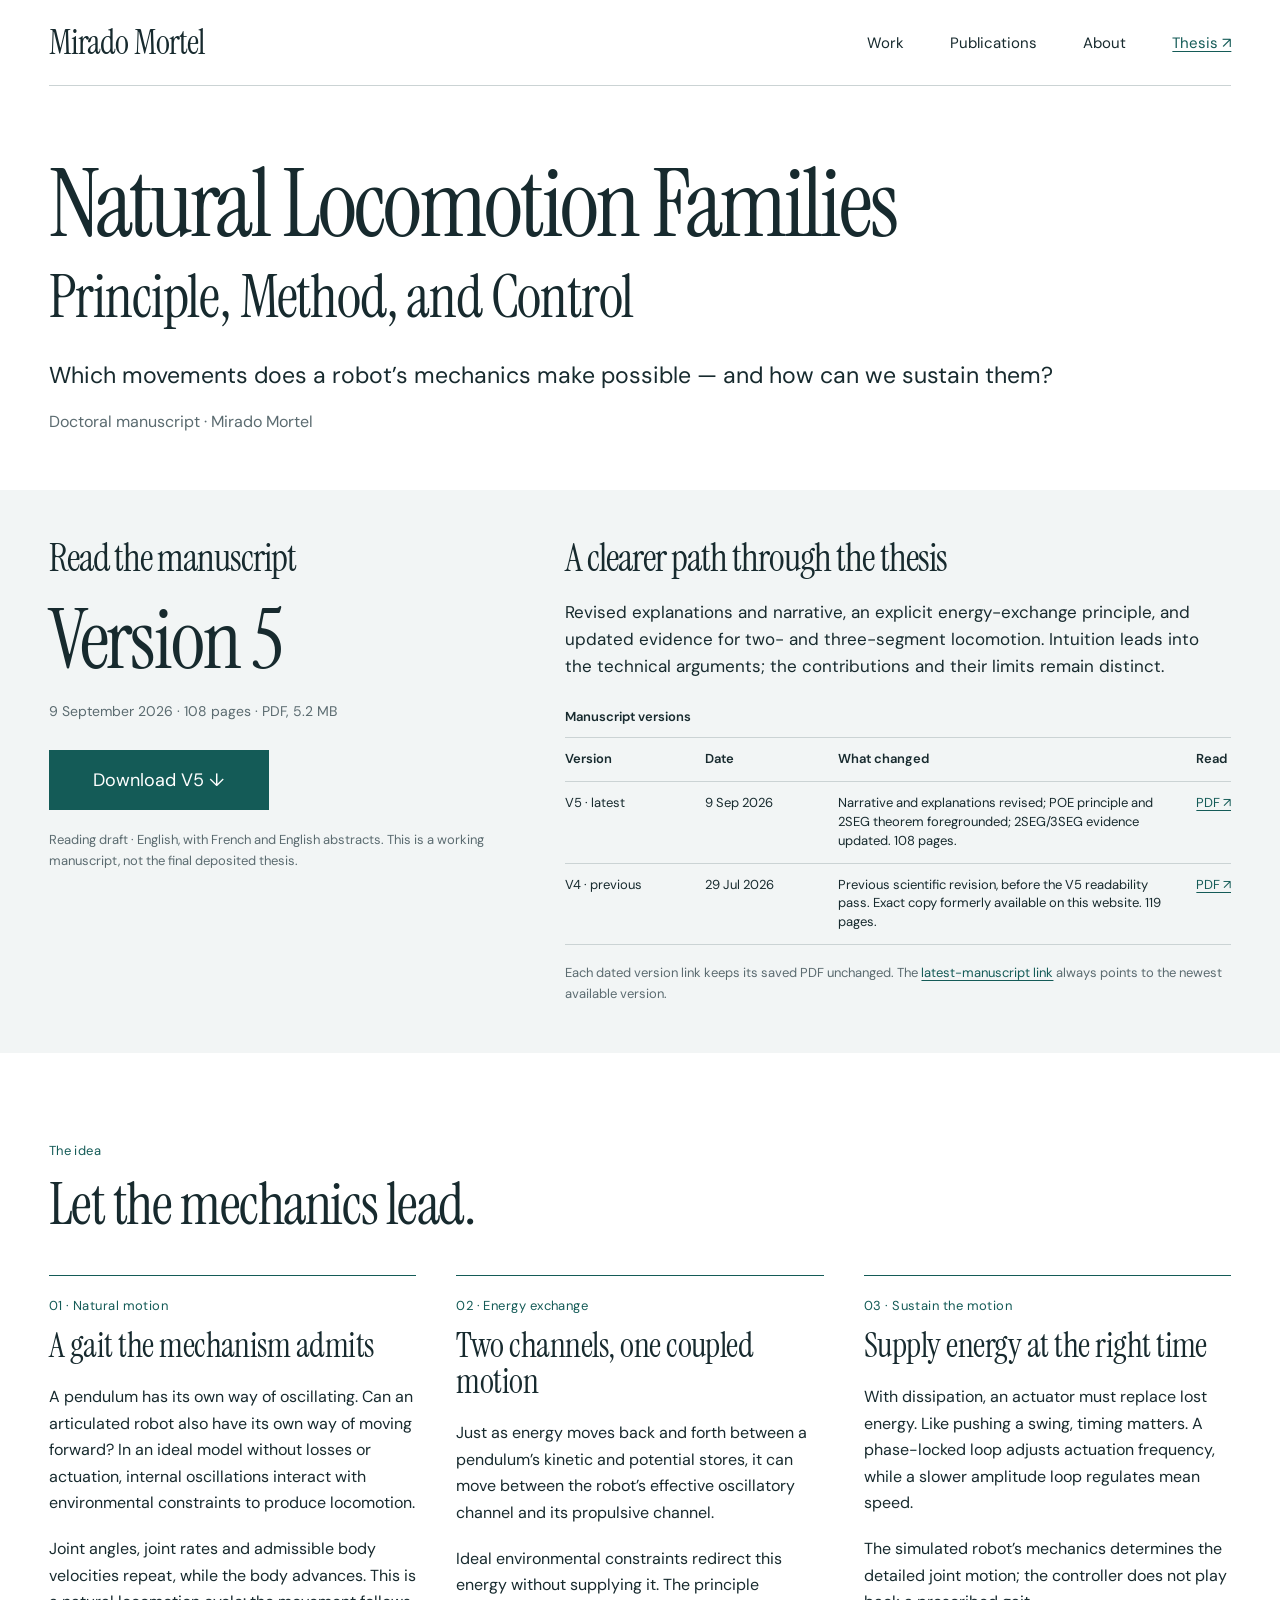
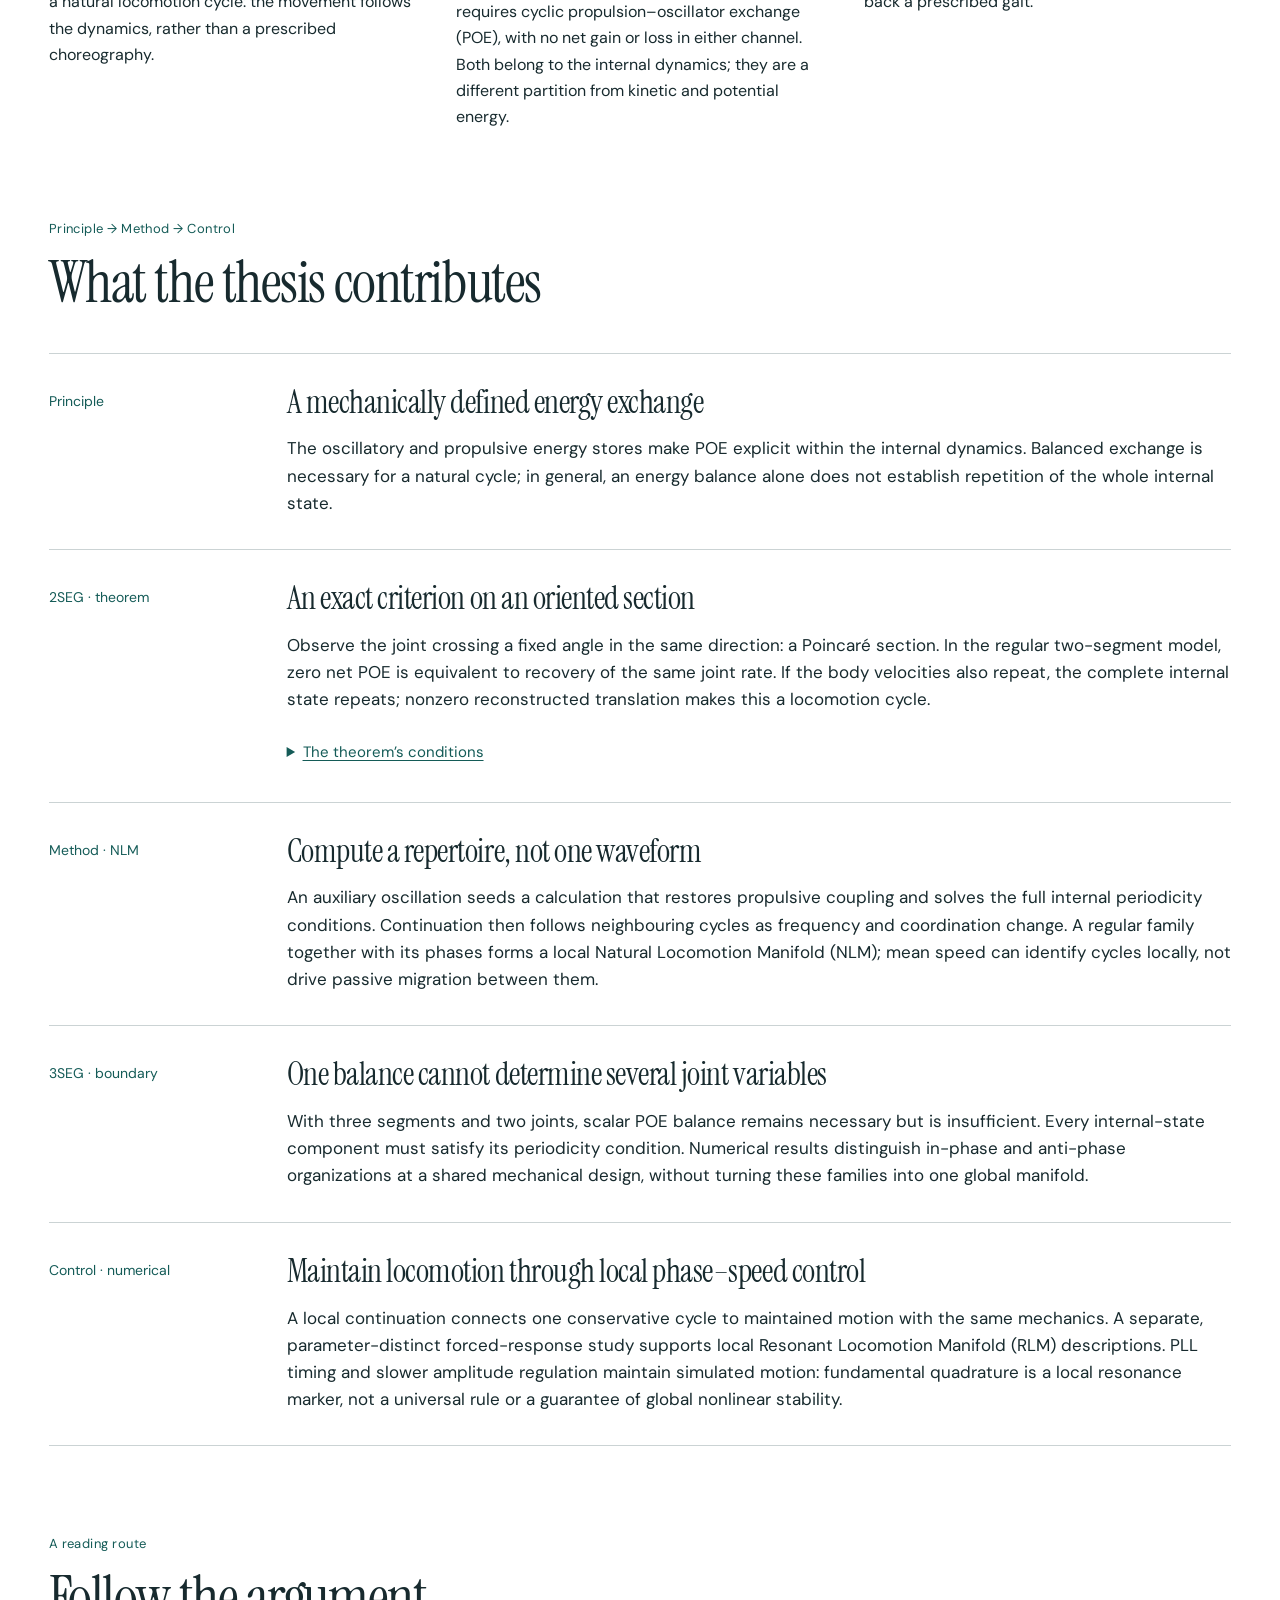
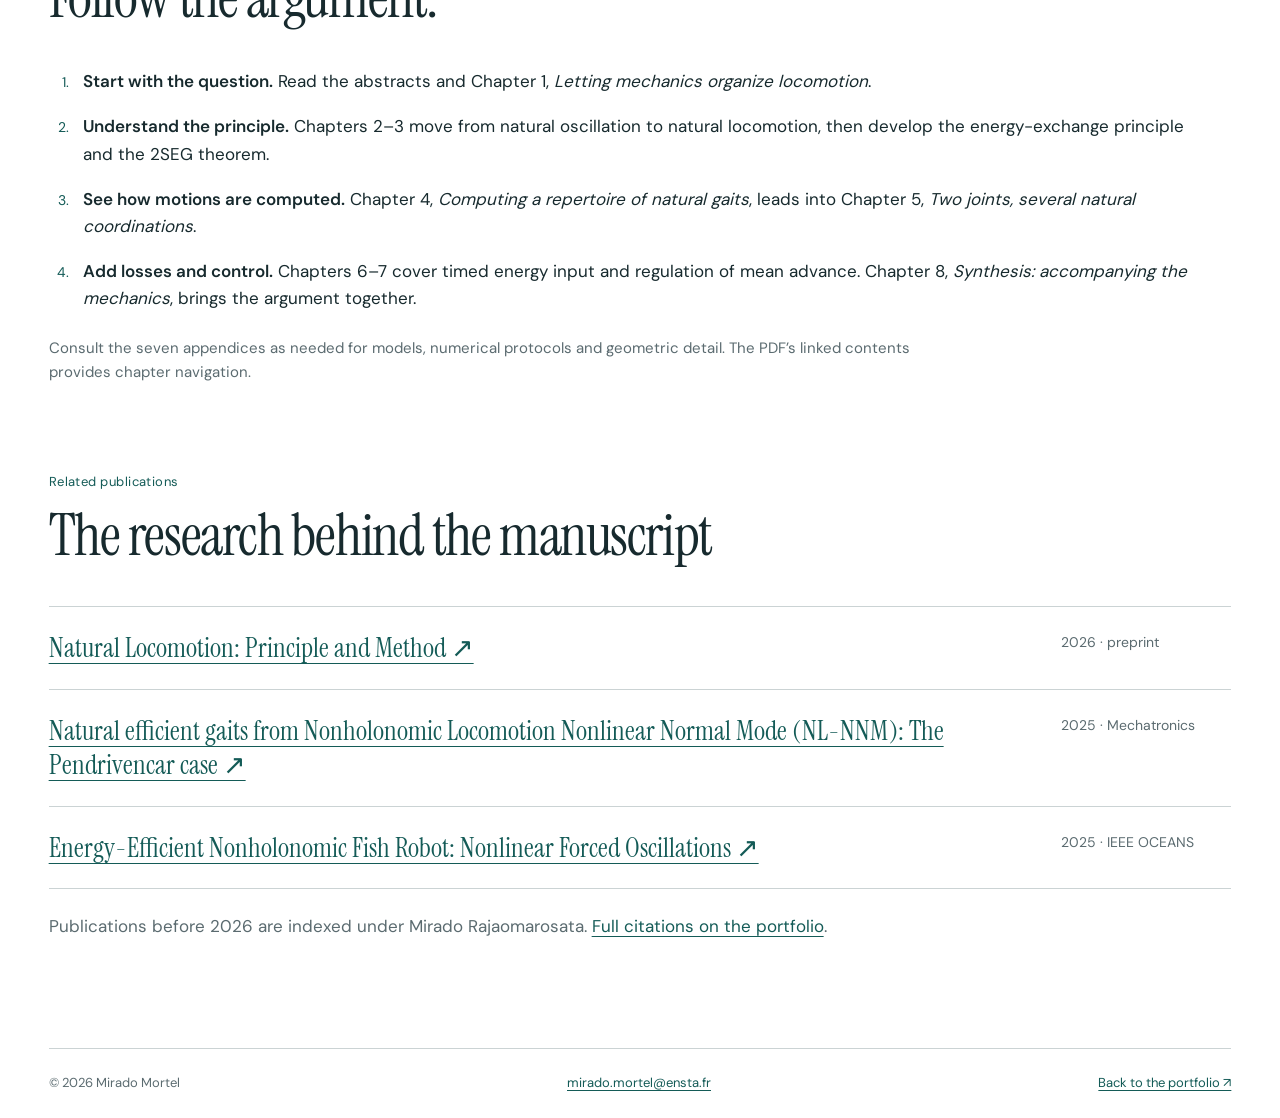
==== commit 7fcdd91e: "Rebuild editorial portfolio and publish versioned thesis V5" ====
--- a/thesis.html
+++ b/thesis.html
@@ -3,350 +3,192 @@
   <head>
     <meta charset="utf-8">
     <meta name="viewport" content="width=device-width, initial-scale=1">
-    <meta name="theme-color" content="#f8f6f1">
-    <meta
-      name="description"
-      content="Natural Locomotion Families: Principle, Method, and Control — Mirado Mortel's PhD research on reduced return, local NLM and RLM geometry, mechanical exchange, resonant maintenance and local regulation."
-    >
-    <title>Natural Locomotion Families: Principle, Method, and Control — Mirado Mortel</title>
+    <meta name="theme-color" content="#ffffff">
+    <meta name="description" content="Natural Locomotion Families: Principle, Method, and Control. Read Mirado Mortel’s doctoral manuscript on mechanics-led motion, energy exchange and local phase–speed control.">
+    <title>Natural Locomotion Families — Mirado Mortel</title>
+    <link rel="canonical" href="https://rajaommi.github.io/thesis.html">
+    <link rel="icon" href="assets/profile.jpg" type="image/jpeg">
+    <meta property="og:title" content="Natural Locomotion Families — doctoral manuscript V5">
+    <meta property="og:description" content="Read the latest manuscript, find earlier versions, and explore the principle, method and control of natural locomotion.">
+    <link rel="preload" href="assets/fonts/instrument-serif.ttf" as="font" type="font/ttf" crossorigin>
     <link rel="stylesheet" href="styles.css">
     <script src="site.js" defer></script>
-    <script src="thesis-family-data.js" defer></script>
-    <script src="site-figures.js" defer></script>
   </head>
   <body class="thesis-page">
     <a class="skip-link" href="#main">Skip to content</a>
 
-    <header class="site-header" data-header>
+    <header class="site-header">
       <div class="shell header-inner">
-        <a class="brand" href="index.html" aria-label="Return to Mirado Mortel's profile">Mirado Mortel</a>
-        <button
-          class="nav-toggle"
-          type="button"
-          aria-expanded="false"
-          aria-controls="site-nav"
-          aria-label="Open navigation"
-          data-nav-toggle
-        >
-          <span></span><span></span>
-        </button>
-        <nav id="site-nav" class="site-nav" aria-label="Thesis navigation" data-nav>
-          <a href="#question">Question</a>
-          <a href="#qualification">Qualification</a>
-          <a href="#family">Families</a>
-          <a href="#contributions">Contributions</a>
-          <a href="#manuscript">Manuscript</a>
-          <a href="index.html">General profile</a>
-          <a
-            class="nav-download"
-            href="https://rajaommi.github.io/assets/mirado-mortel-thesis-latest.pdf"
-          >PDF ↓</a>
+        <a class="brand" href="index.html">Mirado Mortel</a>
+        <button class="nav-toggle" type="button" data-nav-toggle aria-expanded="false" aria-controls="site-nav">Menu</button>
+        <nav id="site-nav" class="site-nav" data-nav aria-label="Primary navigation">
+          <a href="index.html#work">Work</a>
+          <a href="index.html#publications">Publications</a>
+          <a href="index.html#about">About</a>
+          <a href="thesis.html" aria-current="page">Thesis ↗</a>
         </nav>
       </div>
     </header>
 
     <main id="main">
-      <section id="top" class="shell thesis-hero">
-        <div class="thesis-hero-copy">
-          <p class="eyebrow">PhD research · Robotics · 2023–2026</p>
-          <h1>Natural Locomotion Families</h1>
-          <p class="thesis-subtitle">Principle, Method, and Control</p>
-          <p class="thesis-lead">
-            Rather than prescribing an arbitrary periodic joint choreography, this thesis asks
-            which repeatable motions are admitted by the locomotor's own dynamics. A natural-
-            locomotion cycle solves the declared unforced conservative equations, returns its
-            reduced mechanical state exactly, and leaves the reconstructed body pose free to move.
-          </p>
-          <p class="thesis-definition">
-            Here <em>natural</em> means dynamically compatible with the stated ideal model. It does
-            not mean stable, optimal, biologically inevitable or already validated on hardware.
-          </p>
-          <div class="actions">
-            <a
-              class="button button-primary"
-              href="https://rajaommi.github.io/assets/mirado-mortel-thesis-latest.pdf"
-            >Download the latest manuscript</a>
-            <a class="text-action" href="#question">Understand the argument</a>
-            <a class="text-action" href="index.html">General research profile</a>
-          </div>
-          <p class="thesis-version">Reviewed V4 scientific release · automatically compiled from the frozen scientific source</p>
-        </div>
-
-        <figure class="scientific-figure figure-thesis" aria-labelledby="thesis-figure-title" aria-describedby="thesis-figure-description">
-          <canvas data-research-figure="thesis" aria-hidden="true">
-            Qualification of a natural-locomotion cycle: solve the mechanical field, return the reduced state, reconstruct a nonidentity pose increment, then organize qualified cycles into families.
-          </canvas>
-          <figcaption>
-            <strong id="thesis-figure-title">Solve, return, then read the locomotor output.</strong>
-            <span id="thesis-figure-description">Qualification comes before continuation or modal classification. Integrated exchange has a sharper but narrower role: under the scalar theorem's hypotheses, it replaces only the final unresolved return row.</span>
-          </figcaption>
-        </figure>
-
-        <dl class="thesis-facts">
-          <div><dt>Status</dt><dd>Scientific content frozen · institutional deposit pending</dd></div>
-          <div><dt>Affiliation</dt><dd>ENSTA · Institut Polytechnique de Paris</dd></div>
-          <div><dt>PhD supervisor</dt><dd>Luc Jaulin</dd></div>
-          <div><dt>Co-supervisors</dt><dd>Lionel Lapierre · Simon Rohou</dd></div>
-        </dl>
+      <section id="top" class="shell thesis-hero" aria-labelledby="thesis-title">
+        <h1 id="thesis-title">Natural Locomotion Families</h1>
+        <p class="thesis-subtitle">Principle, Method, and Control</p>
+        <p class="lead">Which movements does a robot’s mechanics make possible — and how can we sustain them?</p>
+        <p class="muted">Doctoral manuscript · Mirado Mortel</p>
       </section>
 
-      <section id="question" class="section thesis-idea">
-        <div class="shell">
-          <div class="section-heading thesis-heading">
-            <p class="section-label">The question</p>
-            <div>
-              <h2>Four familiar ideas are each insufficient on their own.</h2>
-              <p>
-                The thesis combines nonlinear dynamics, relative periodicity, reconstruction
-                and forced response without asking any one of them to certify more than it can.
-              </p>
+      <section id="manuscript" class="reading-band" aria-labelledby="manuscript-title">
+        <div class="shell reading-grid">
+          <div>
+            <h2 id="manuscript-title">Read the manuscript</h2>
+            <p class="version-title">Version 5</p>
+            <p class="muted"><time datetime="2026-09-09">9 September 2026</time> · 108 pages · PDF, 5.2 MB</p>
+            <a class="button" href="assets/thesis/mirado-mortel-thesis-v5-2026-09-09.pdf">Download V5 ↓</a>
+            <p class="version-note">Reading draft · English, with French and English abstracts. This is a working manuscript, not the final deposited thesis.</p>
+          </div>
+          <div>
+            <h2>A clearer path through the thesis</h2>
+            <p>Revised explanations and narrative, an explicit energy-exchange principle, and updated evidence for two- and three-segment locomotion. Intuition leads into the technical arguments; the contributions and their limits remain distinct.</p>
+            <div class="version-history">
+              <table class="version-table">
+                <caption>Manuscript versions</caption>
+                <thead>
+                  <tr><th scope="col">Version</th><th scope="col">Date</th><th scope="col">What changed</th><th scope="col">Read</th></tr>
+                </thead>
+                <tbody>
+                  <tr>
+                    <th scope="row">V5 · latest</th>
+                    <td><time datetime="2026-09-09">9 Sep 2026</time></td>
+                    <td>Narrative and explanations revised; POE principle and 2SEG theorem foregrounded; 2SEG/3SEG evidence updated. 108 pages.</td>
+                    <td><a href="assets/thesis/mirado-mortel-thesis-v5-2026-09-09.pdf" aria-label="Read the V5 manuscript PDF">PDF ↗</a></td>
+                  </tr>
+                  <tr>
+                    <th scope="row">V4 · previous</th>
+                    <td><time datetime="2026-07-29">29 Jul 2026</time></td>
+                    <td>Previous scientific revision, before the V5 readability pass. Exact copy formerly available on this website. 119 pages.</td>
+                    <td><a href="assets/thesis/mirado-mortel-thesis-v4-2026-07-29.pdf" aria-label="Read the archived V4 manuscript PDF">PDF ↗</a></td>
+                  </tr>
+                </tbody>
+              </table>
             </div>
-          </div>
-
-          <div class="idea-grid idea-grid-four">
-            <article>
-              <span>01</span>
-              <div><h3>A natural oscillation is not one fixed sine wave</h3><p>A linear mode supplies only an infinitesimal seed. At finite amplitude, period, waveform, harmonics and inter-coordinate coordination all evolve along the family.</p></div>
-            </article>
-            <article>
-              <span>02</span>
-              <div><h3>Full periodicity suppresses transport</h3><p>If body pose closes with the mechanical state, the cycle has no pose increment. Locomotion therefore requires reduced return with open pose.</p></div>
-            </article>
-            <article>
-              <span>03</span>
-              <div><h3>A transporting loop need not be natural</h3><p>Reconstruction tells where a prescribed loop goes; it does not prove that the timed loop solves the unforced dynamics.</p></div>
-            </article>
-            <article>
-              <span>04</span>
-              <div><h3>Loss changes the object</h3><p>A conservative cycle does not survive positive dissipation unchanged. A maintained response must return under forcing and replace its lost work.</p></div>
-            </article>
-          </div>
-
-          <blockquote class="thesis-question">
-            <p>The target is an exact reduced return admitted by the mechanism, with pose left open — not one preferred sinusoid.</p>
-          </blockquote>
-        </div>
-      </section>
-
-      <section id="qualification" class="section principle-section">
-        <div class="shell">
-          <div class="section-heading thesis-heading">
-            <p class="section-label">Qualification</p>
-            <div>
-              <h2>A cycle qualifies before it is organized.</h2>
-              <p>
-                Continuation may connect solutions and modal metrics may classify them, but the
-                locomotor object itself must first pass three model-level checks.
-              </p>
-            </div>
-          </div>
-
-          <ol class="principle-list">
-            <li>
-              <span class="principle-index">01</span>
-              <div><h3>Mechanical compatibility</h3><p>The complete time-parameterized reduced trajectory solves the declared unforced conservative field.</p></div>
-              <p class="principle-word">Solve</p>
-            </li>
-            <li>
-              <span class="principle-index">02</span>
-              <div><h3>Nontrivial exact reduced return</h3><p>After a declared phase or minimal-period convention, the mechanical state returns: <span class="inline-math">z(T) = z(0)</span>.</p></div>
-              <p class="principle-word">Return</p>
-            </li>
-            <li>
-              <span class="principle-index">03</span>
-              <div><h3>Declared locomotor output</h3><p>Pose reconstruction gives the required nonidentity increment <span class="inline-math">Δg ≠ e<sub>G</sub></span>. This establishes transport, not by itself an oscillation-only cause of propulsion.</p></div>
-              <p class="principle-word">Move</p>
-            </li>
-          </ol>
-          <p class="qualification-note">
-            Qualified cycles can then be continued into branches and described by modal or
-            harmonic observables. Where the phase-fixed return residual has full rank and the
-            phase-swept cycles remain embedded, a regular branch supplies a conditional local
-            chart of the <em>Natural Locomotion Manifold</em> (NLM). This local statement does not
-            merge bifurcations, modal sectors, mechanisms or parameter sets into one global manifold.
-          </p>
-        </div>
-      </section>
-
-      <section id="family" class="section family-section">
-        <div class="shell">
-          <div class="section-heading thesis-heading">
-            <p class="section-label">Finite-amplitude family</p>
-            <div>
-              <h2>A family is not one sinusoid at different amplitudes.</h2>
-              <p>
-                The continued two-segment family is represented by 379 exported records. Their
-                clock, carrier participation, phase relation and harmonic content change with mean speed.
-              </p>
-            </div>
-          </div>
-
-          <figure class="scientific-figure figure-family" aria-labelledby="family-figure-title" aria-describedby="family-figure-description">
-            <canvas data-research-figure="family" aria-hidden="true">
-              Audited two-segment family: period backbone and three representative normalized joint and heading waveforms at low, medium and high mean speed.
-            </canvas>
-            <figcaption>
-              <strong id="family-figure-title">The clock and choreography deform along the branch.</strong>
-              <span id="family-figure-description">Data from 379 archived 2SEG continuation records. The representative yaw-rate harmonic distortion rises from 4.30% to 17.30%, while the unwrapped joint–heading phase relation shifts by about 85°. These are descriptive diagnostics, not a branch-wide rank, stability or global-manifold certificate.</span>
-            </figcaption>
-          </figure>
-
-          <div class="insight-grid">
-            <article><h3>What control should accompany</h3><p>A controller aligned with the mechanics must allow frequency and coordination to change along the branch instead of imposing one fixed harmonic choreography.</p></article>
-            <article><h3>What transport does — and does not — show</h3><p>A matched comparison on SE(2) shows that, away from the near-zero-speed band, straight motion usually dominates the archived translation. The oscillation modulates that moving baseline; the comparison is not a causal energy decomposition.</p></article>
+            <p class="version-note">Each dated version link keeps its saved PDF unchanged. The <a href="assets/mirado-mortel-thesis-latest.pdf">latest-manuscript link</a> always points to the newest available version.</p>
           </div>
         </div>
       </section>
 
-      <section class="section return-section">
-        <div class="shell">
-          <div class="section-heading thesis-heading">
-            <p class="section-label">Mechanical return</p>
-            <div>
-              <h2>Exchange certifies return only when the missing information is scalar.</h2>
-              <p>
-                Carrier elimination first defines an auxiliary carrier-closed field. A closed-to-open
-                lift and full-field correction then restore the propulsive channel; this is not a
-                physical clamp. The construction exposes a transverse storage and the exchange
-                induced when the original coupled field is restored.
-              </p>
-            </div>
-          </div>
-
-          <figure class="scientific-figure figure-return" aria-labelledby="return-figure-title" aria-describedby="return-figure-description">
-            <canvas data-research-figure="return-boundary" aria-hidden="true">
-              Scalar versus vector return: one storage value identifies a unique endpoint on an injective scalar section, but leaves a continuum on a multi-dimensional section.
-            </canvas>
-            <figcaption>
-              <strong id="return-figure-title">The dimension of the unresolved return decides what one balance can prove.</strong>
-              <span id="return-figure-description">In 2SEG, after every other return row closes and on the declared oriented injective section, zero integrated exchange is equivalent to the final crossing-speed return. In 3SEG, a storage level contains many possible endpoints, so full vector return remains necessary and exchange is only a balance diagnostic.</span>
-            </figcaption>
-          </figure>
+      <section id="question" class="shell section" aria-labelledby="question-title">
+        <div class="section-heading">
+          <p class="eyebrow">The idea</p>
+          <h2 id="question-title">Let the mechanics lead.</h2>
+        </div>
+        <div class="principle-grid">
+          <article>
+            <p class="eyebrow">01 · Natural motion</p>
+            <h3>A gait the mechanism admits</h3>
+            <p>A pendulum has its own way of oscillating. Can an articulated robot also have its own way of moving forward? In an ideal model without losses or actuation, internal oscillations interact with environmental constraints to produce locomotion.</p>
+            <p>Joint angles, joint rates and admissible body velocities repeat, while the body advances. This is a natural locomotion cycle: the movement follows the dynamics, rather than a prescribed choreography.</p>
+          </article>
+          <article>
+            <p class="eyebrow">02 · Energy exchange</p>
+            <h3>Two channels, one coupled motion</h3>
+            <p>Just as energy moves back and forth between a pendulum’s kinetic and potential stores, it can move between the robot’s effective oscillatory channel and its propulsive channel.</p>
+            <p>Ideal environmental constraints redirect this energy without supplying it. The principle requires cyclic propulsion–oscillator exchange (POE), with no net gain or loss in either channel. Both belong to the internal dynamics; they are a different partition from kinetic and potential energy.</p>
+          </article>
+          <article>
+            <p class="eyebrow">03 · Sustain the motion</p>
+            <h3>Supply energy at the right time</h3>
+            <p>With dissipation, an actuator must replace lost energy. Like pushing a swing, timing matters. A phase-locked loop adjusts actuation frequency, while a slower amplitude loop regulates mean speed.</p>
+            <p>The simulated robot’s mechanics determines the detailed joint motion; the controller does not play back a prescribed gait.</p>
+          </article>
         </div>
       </section>
 
-      <section id="contributions" class="section results-section">
-        <div class="shell">
-          <div class="section-heading thesis-heading">
-            <p class="section-label">Contributions and evidence</p>
+      <section id="contributions" class="shell section" aria-labelledby="contributions-title">
+        <div class="section-heading">
+          <p class="eyebrow">Principle → Method → Control</p>
+          <h2 id="contributions-title">What the thesis contributes</h2>
+        </div>
+        <div class="result-list">
+          <article class="result-row">
+            <p class="result-label">Principle</p>
             <div>
-              <h2>Each result is stated at the level its evidence supports.</h2>
-              <p>The theorem, numerical constructions, audits and control demonstration are deliberately kept distinct.</p>
+              <h3>A mechanically defined energy exchange</h3>
+              <p>The oscillatory and propulsive energy stores make POE explicit within the internal dynamics. Balanced exchange is necessary for a natural cycle; in general, an energy balance alone does not establish repetition of the whole internal state.</p>
             </div>
-          </div>
-
-          <div class="result-ladder">
-            <article>
-              <div class="result-meta"><span>2SEG</span><p>Numerical family and local geometry</p></div>
-              <div><h3>Finite-amplitude relative-periodic locomotion</h3><p>A spectral seed is corrected and continued into a family represented by 379 exported records whose period and choreography vary; every archived record has a nonidentity reconstructed pose. Independent exact-field return and local-rank checks on 29 matched nonzero-speed roots support conditional local NLM charts there. This is sampled local regularity, not branch-wide regularity or stability. A matched-straight SE(2) audit separates total transport from modulation relative to straight motion.</p></div>
-            </article>
-            <article>
-              <div class="result-meta"><span>Theorem</span><p>Exact, conditional</p></div>
-              <div><h3>Scalar exchange–return equivalence</h3><p>On an oriented finite-speed scalar section with injective storage, and once the other return rows close, zero integrated exchange is equivalent to return of the remaining crossing speed. All 29 audited roots are recovered by independent reintegration; the largest scaled residual is 5.51 × 10<sup>−12</sup>, and every fixed-speed return-plus-exchange Jacobian has full column rank. This is sampled local evidence, not global regularity.</p></div>
-            </article>
-            <article>
-              <div class="result-meta"><span>3SEG</span><p>Population construction</p></div>
-              <div><h3>Coexisting in-phase- and anti-phase-descended families</h3><p>At one fixed parameter vector, 2,278 anti-phase-descended and 1,358 in-phase-descended full-field cycles pass the return, transport and modal-classification rows. An independent exact-field audit checks all 3,636 cycles over 3,433,152 stored intervals, with a maximum scaled local-flow defect of 1.07 × 10<sup>−6</sup>. Full vector return qualifies each cycle; modal ancestry classifies it afterwards without implying exact 0 or π locking at finite amplitude.</p></div>
-            </article>
-            <article>
-              <div class="result-meta"><span>Bridge</span><p>Local numerical continuation</p></div>
-              <div><h3>One conservative cycle continued into maintained motion</h3><p>Keeping geometry, inertia, constraint and elasticity fixed, one 2SEG cycle is followed through 19 damping-and-forcing homotopy points. All 19 points pass the release rerun, with a largest strict return residual of 7.10 × 10<sup>−10</sup>. This is one synchronized fixed-speed branch, not persistence or stability of the whole family, nor identification with the separate forced-response archive.</p></div>
-            </article>
-            <article>
-              <div class="result-meta"><span>RLM</span><p>Separate forced-response family</p></div>
-              <div><h3>Maintained responses and conditional local sheets</h3><p>A parameter-distinct archive contains 13,782 recorded synchronized, transporting responses with folds and changing waveforms. An independent exact-field audit covers all 2,756,400 stored intervals: the largest scaled local defect is 1.72 × 10<sup>−5</sup> and the largest input–loss imbalance is 7.58 × 10<sup>−6</sup>. Regular transported components provide conditional local RLM charts; quadrature remains a local marker only on the lower-amplitude segment.</p></div>
-            </article>
-            <article>
-              <div class="result-meta"><span>Control</span><p>Nominal local evidence</p></div>
-              <div><h3>Guarded phase–speed regulation</h3><p>A fast phase loop and slower mean-speed update regulate phase and mean-speed observables across the tested rising interval from rest and from a weak stored response. Both runs accept 21 stages and finish near mean speed 12.068; a full-cycle neighborhood comparison and a time-step-halving audit corroborate one terminal run. All 14 sampled finite-harmonic closed matrices have negative spectral abscissa, but cover only the lower amplitude interval, not the terminal endpoints. The result is not exact nonlinear stability or online RLM-membership tracking.</p></div>
-            </article>
-          </div>
-
-          <figure class="scientific-figure figure-evidence" aria-labelledby="evidence-figure-title" aria-describedby="evidence-figure-description">
-            <canvas data-research-figure="evidence" aria-hidden="true">
-              Evidence topology separating conservative families and conditional local NLM charts, the scalar theorem, one same-model bridge, parameter-distinct response sheets with conditional local RLM charts, and guarded regulation, with exact nonlinear stability and hardware links still open.
-            </canvas>
-            <figcaption>
-              <strong id="evidence-figure-title">Established links are solid; research-programme links are dashed.</strong>
-              <span id="evidence-figure-description">Regular conservative and forced branches admit conditional local NLM and RLM charts. The same-mechanics bridge connects one conservative cycle to one maintained branch but does not identify it with the parameter-distinct response archive. Global regularity, exact nonlinear stability, general recovery and identified-hardware validation remain open.</span>
-            </figcaption>
-          </figure>
-
-          <details class="scope-details">
-            <summary>Scientific scope and current limits</summary>
+          </article>
+          <span id="qualification" aria-hidden="true"></span>
+          <span id="exchange" aria-hidden="true"></span>
+          <article class="result-row">
+            <p class="result-label">2SEG · theorem</p>
             <div>
-              <p>The mechanical results concern smooth, bilateral, ideal, continuously active constant-rank velocity constraints at fixed nondimensional parameters. Conservative orbital stability, basins, robustness and hardware identity are not established.</p>
-              <p>The exact-field 3SEG audit covers all 3,636 archived cycles, but not minimal period, branch-wide rank, a complete genealogy or an exhaustive atlas. The same-model bridge contains one anchored branch. The forced exact-field audit covers all 13,782 recorded responses at the reported numerical resolution, but complete collocation Jacobians remain unavailable, so branch-wide RLM regularity is not certified. The forced-response and controller studies use a different parameter set and have no experimental validation.</p>
-              <p>All 42 nominal controller stages were accepted. A separate constructed stress harness demonstrates one rejected proposal, explicit reuse of the last accepted state and acceptance of a reduced proposal; it does not execute the production stage manager's rejection branch or establish general recovery. The 14 sampled reduced-order matrices stop at forcing amplitude 0.031487, below the terminal endpoints near 0.03641, and do not establish stability of the exact nonlinear system. The controller regulates phase–speed observables on the tested forced-response interval; it does not stabilize the conservative NLM or certify online membership in an RLM chart.</p>
+              <h3>An exact criterion on an oriented section</h3>
+              <p>Observe the joint crossing a fixed angle in the same direction: a Poincaré section. In the regular two-segment model, zero net POE is equivalent to recovery of the same joint rate. If the body velocities also repeat, the complete internal state repeats; nonzero reconstructed translation makes this a locomotion cycle.</p>
+              <details class="scope-details">
+                <summary>The theorem’s conditions</summary>
+                <p>The trajectory follows the original unforced conservative 2SEG equations in nonsingular admissible coordinates, with positive effective inertia and a finite next transverse crossing of the same oriented section. The energy–exchange identity holds along the trajectory. Comparing both body velocities is a separate requirement; energy balance does not supply it. A local NLM interpretation additionally requires a regular family and an embedded phase sweep.</p>
+              </details>
             </div>
-          </details>
+          </article>
+          <span id="family" aria-hidden="true"></span>
+          <article class="result-row">
+            <p class="result-label">Method · NLM</p>
+            <div>
+              <h3>Compute a repertoire, not one waveform</h3>
+              <p>An auxiliary oscillation seeds a calculation that restores propulsive coupling and solves the full internal periodicity conditions. Continuation then follows neighbouring cycles as frequency and coordination change. A regular family together with its phases forms a local Natural Locomotion Manifold (NLM); mean speed can identify cycles locally, not drive passive migration between them.</p>
+            </div>
+          </article>
+          <article class="result-row">
+            <p class="result-label">3SEG · boundary</p>
+            <div>
+              <h3>One balance cannot determine several joint variables</h3>
+              <p>With three segments and two joints, scalar POE balance remains necessary but is insufficient. Every internal-state component must satisfy its periodicity condition. Numerical results distinguish in-phase and anti-phase organizations at a shared mechanical design, without turning these families into one global manifold.</p>
+            </div>
+          </article>
+          <article class="result-row">
+            <p class="result-label">Control · numerical</p>
+            <div>
+              <h3>Maintain locomotion through local phase–speed control</h3>
+              <p>A local continuation connects one conservative cycle to maintained motion with the same mechanics. A separate, parameter-distinct forced-response study supports local Resonant Locomotion Manifold (RLM) descriptions. PLL timing and slower amplitude regulation maintain simulated motion: fundamental quadrature is a local resonance marker, not a universal rule or a guarantee of global nonlinear stability.</p>
+            </div>
+          </article>
         </div>
       </section>
 
-      <section id="manuscript" class="section manuscript-section">
-        <div class="shell manuscript-grid">
-          <div class="manuscript-copy">
-            <p class="section-label">Manuscript</p>
-            <h2>Read the current scientific release.</h2>
-            <p>
-              V4 opens with stand-alone French and English scientific summaries, then provides
-              a self-contained route for a scientific roboticist. The necessary foundations are
-              introduced where they become useful, the common constrained-mechanics construction
-              is derived explicitly, and every main contribution is paired with its evidence boundary.
-            </p>
-            <p>
-              Its 56 references, all cited, position the thesis across passive-dynamics locomotion,
-              nonlinear modes in robotics, geometric and nonholonomic locomotion, continuation,
-              resonance, constrained control and the hybrid or nonsmooth boundary of the present models.
-            </p>
-            <p>
-              The release records the reproduction route, numerical environment, hashes and
-              evidence boundary for each central computation. Included calculations can be rerun
-              from the source; access limits for the larger external archives are stated explicitly.
-            </p>
-            <a
-              class="button button-primary"
-              href="https://rajaommi.github.io/assets/mirado-mortel-thesis-latest.pdf"
-            >Download the latest manuscript</a>
-            <p class="small-note">Stable URL · refreshed automatically after each successful build of the V4 source branch · scientific release, with final institutional cover and deposit metadata still pending.</p>
-          </div>
-
-          <div class="contents-list">
-            <article><span>01</span><div><h3>Bilingual entry and foundations</h3><p>Passive dynamics, action and phase, nonlinear modes, relative periodicity, reconstruction, return maps and losses.</p></div></article>
-            <article><span>02</span><div><h3>Conservative families and return</h3><p>The 2SEG family, scalar exchange theorem, 3SEG vector boundary and matched-pose audits.</p></div></article>
-            <article><span>03</span><div><h3>Maintained response and regulation</h3><p>The same-mechanics local bridge, parameter-distinct response sheets, conditional local RLM geometry and guarded phase–speed control.</p></div></article>
-            <article><span>04</span><div><h3>Synthesis, limits and verification</h3><p>A direct answer, evidence topology, local-manifold conditions and seven technical appendices for reproduction.</p></div></article>
-          </div>
+      <section class="shell section reading-guide" aria-labelledby="reading-guide-title">
+        <div class="section-heading">
+          <p class="eyebrow">A reading route</p>
+          <h2 id="reading-guide-title">Follow the argument.</h2>
         </div>
+        <ol class="reading-path">
+          <li><strong>Start with the question.</strong> Read the abstracts and Chapter 1, <em>Letting mechanics organize locomotion</em>.</li>
+          <li><strong>Understand the principle.</strong> Chapters 2–3 move from natural oscillation to natural locomotion, then develop the energy-exchange principle and the 2SEG theorem.</li>
+          <li><strong>See how motions are computed.</strong> Chapter 4, <em>Computing a repertoire of natural gaits</em>, leads into Chapter 5, <em>Two joints, several natural coordinations</em>.</li>
+          <li><strong>Add losses and control.</strong> Chapters 6–7 cover timed energy input and regulation of mean advance. Chapter 8, <em>Synthesis: accompanying the mechanics</em>, brings the argument together.</li>
+        </ol>
+        <p class="muted">Consult the seven appendices as needed for models, numerical protocols and geometric detail. The PDF’s linked contents provides chapter navigation.</p>
       </section>
 
-      <section class="section thesis-publications-section">
-        <div class="shell">
-          <div class="section-heading compact-heading thesis-heading">
-            <p class="section-label">Related publications</p>
-            <div><h2>Research supporting the manuscript</h2></div>
-          </div>
-          <div class="publication-list thesis-publications">
-            <article><p class="publication-meta">2026 · Preprint</p><div><h3>Natural Locomotion: Principle and Method</h3></div><a href="https://arxiv.org/abs/2605.28254" target="_blank" rel="noreferrer">arXiv ↗</a></article>
-            <article><p class="publication-meta">2025 · Mechatronics</p><div><h3>Natural efficient gaits from Nonholonomic Locomotion Nonlinear Normal Mode (NL-NNM): The Pendrivencar case</h3></div><a href="https://doi.org/10.1016/j.mechatronics.2025.103366" target="_blank" rel="noreferrer">DOI ↗</a></article>
-            <article><p class="publication-meta">2025 · IEEE OCEANS</p><div><h3>Energy-Efficient Nonholonomic Fish Robot: Nonlinear Forced Oscillations</h3></div><a href="https://doi.org/10.1109/OCEANS58557.2025.11104676" target="_blank" rel="noreferrer">DOI ↗</a></article>
-          </div>
+      <section class="shell section" aria-labelledby="related-publications-title">
+        <div class="section-heading">
+          <p class="eyebrow">Related publications</p>
+          <h2 id="related-publications-title">The research behind the manuscript</h2>
         </div>
-      </section>
-
-      <section class="section contact-section thesis-contact">
-        <div class="shell contact-inner">
-          <div><p class="section-label">Contact</p><h2>Discuss nonlinear dynamics, locomotion or mechanics-aware control.</h2></div>
-          <div class="contact-links">
-            <a href="mailto:mirado.rajaomarosata@ensta.fr">mirado.rajaomarosata@ensta.fr</a>
-            <a href="index.html">Return to the general profile →</a>
-          </div>
-        </div>
+        <ul class="publication-list">
+          <li><a href="https://arxiv.org/abs/2605.28254">Natural Locomotion: Principle and Method ↗</a><span class="muted">2026 · preprint</span></li>
+          <li><a href="https://doi.org/10.1016/j.mechatronics.2025.103366">Natural efficient gaits from Nonholonomic Locomotion Nonlinear Normal Mode (NL-NNM): The Pendrivencar case ↗</a><span class="muted">2025 · Mechatronics</span></li>
+          <li><a href="https://doi.org/10.1109/OCEANS58557.2025.11104676">Energy-Efficient Nonholonomic Fish Robot: Nonlinear Forced Oscillations ↗</a><span class="muted">2025 · IEEE OCEANS</span></li>
+        </ul>
+        <p class="muted">Publications before 2026 are indexed under Mirado Rajaomarosata. <a href="index.html#publications">Full citations on the portfolio</a>.</p>
       </section>
     </main>
 
-    <footer class="site-footer">
-      <div class="shell footer-inner"><p>© 2026 Mirado Mortel</p><p>Natural Locomotion Families · PhD research</p></div>
+    <footer id="contact" class="site-footer">
+      <div class="shell footer-inner">
+        <p>© 2026 Mirado Mortel</p>
+        <a href="mailto:mirado.mortel@ensta.fr">mirado.mortel@ensta.fr</a>
+        <a href="index.html">Back to the portfolio ↗</a>
+      </div>
     </footer>
   </body>
 </html>
--- a/styles.css
+++ b/styles.css
@@ -1,1769 +1,334 @@
+@font-face {
+  font-family: "Instrument Serif";
+  src: url("assets/fonts/instrument-serif.ttf") format("truetype");
+  font-style: normal;
+  font-weight: 400;
+  font-display: swap;
+}
+@font-face {
+  font-family: "DM Sans";
+  src: url("assets/fonts/dm-sans.ttf") format("truetype");
+  font-style: normal;
+  font-weight: 400;
+  font-display: swap;
+}
+@font-face {
+  font-family: "DM Sans";
+  src: url("assets/fonts/dm-sans-semibold.ttf") format("truetype");
+  font-style: normal;
+  font-weight: 600 700;
+  font-display: swap;
+}
+
 :root {
-  --bg: #f3f1ea;
-  --surface: #fcfbf7;
-  --surface-strong: #ffffff;
-  --ink: #182328;
-  --muted: #586469;
-  --line: #d4d1c7;
-  --line-strong: #aaa99f;
-  --accent: #235c60;
-  --accent-dark: #18474b;
-  --accent-soft: #e3e9e6;
-  --mechanics: #985138;
-  --mechanics-soft: #f2e4dc;
-  --navigation: #397063;
-  --navigation-soft: #dfebe6;
-  --sensing: #52658f;
-  --sensing-soft: #e5e7f0;
-  --sans: ui-sans-serif, system-ui, -apple-system, BlinkMacSystemFont, "Segoe UI", sans-serif;
-  --serif: "Iowan Old Style", "Palatino Linotype", Palatino, Charter, Georgia, serif;
-  --shell: 1180px;
-  --gutter: clamp(1.25rem, 4.7vw, 4rem);
-  --section-space: clamp(5.5rem, 9vw, 8rem);
-}
+  color-scheme: light;
+  --paper: #fff;
+  --band: #f2f5f5;
+  --ink: #172a2e;
+  --muted: #5b6b70;
+  --teal: #145b57;
+  --teal-dark: #0b4542;
+  --line: #cbd3d4;
+  --gutter: clamp(24px, 3.8vw, 60px);
+  --serif: "Instrument Serif", Georgia, "Times New Roman", serif;
+  --sans: "DM Sans", Arial, sans-serif;
+}
+* { box-sizing: border-box; }
+html { scroll-behavior: smooth; scroll-padding-top: 24px; }
+body { margin: 0; background: var(--paper); color: var(--ink); font: 400 17px/1.6 var(--sans); -webkit-font-smoothing: antialiased; }
+img { display: block; max-width: 100%; height: auto; }
+figure, dl { margin: 0; }
+p { margin: 0 0 20px; }
+p:last-child { margin-bottom: 0; }
+h1, h2, h3, h4 { margin: 0; font-family: var(--serif); font-weight: 400; line-height: 1.06; }
+h1 { font-size: clamp(58px, 7.1vw, 108px); letter-spacing: -.035em; }
+h2 { font-size: clamp(42px, 4.5vw, 64px); letter-spacing: -.025em; }
+h3 { font-size: 36px; letter-spacing: -.015em; }
+a { color: var(--teal); text-underline-offset: .22em; text-decoration-thickness: 1px; }
+a:hover { color: var(--teal-dark); text-decoration-thickness: 2px; }
+a, button, summary { -webkit-tap-highlight-color: transparent; }
+button { font: inherit; }
+a:focus-visible, button:focus-visible, summary:focus-visible, [tabindex]:focus-visible {
+  outline: 3px solid var(--teal); outline-offset: 5px;
+}
+::selection { background: #d2e8e5; color: var(--ink); }
+.shell { width: min(1320px, calc(100% - var(--gutter) * 2)); margin-inline: auto; }
+.section { padding-block: 88px; }
+.muted, .meta, .project-tools { color: var(--muted); }
+.meta { font-size: 14px; line-height: 1.5; }
+.eyebrow, .index-number { color: var(--teal); font-size: 13px; letter-spacing: .035em; }
+.lead { font-size: clamp(20px, 1.8vw, 25px); line-height: 1.5; }
+.skip-link { position: absolute; z-index: 10; left: var(--gutter); top: 8px; padding: 12px 20px; background: var(--teal); color: white; transform: translateY(-160%); }
+.skip-link:focus { transform: none; color: white; }
+.site-header { background: var(--paper); }
+.header-inner { min-height: 86px; display: flex; align-items: center; justify-content: space-between; gap: 32px; border-bottom: 1px solid var(--line); }
+.brand { font: 400 34px/1.15 var(--serif); letter-spacing: -.025em; color: var(--ink); text-decoration: none; white-space: nowrap; }
+.site-nav { display: flex; align-items: center; gap: clamp(24px, 3.6vw, 52px); }
+.site-nav a { display: inline-block; padding-block: 12px; color: var(--ink); font-size: 15px; text-decoration: none; }
+.site-nav a:hover, .site-nav a[aria-current="page"] { color: var(--teal); text-decoration: underline; }
+.nav-toggle { display: none; border: 1px solid var(--line); background: white; color: var(--ink); padding: 9px 14px; min-height: 44px; cursor: pointer; }
+.actions { display: flex; flex-wrap: wrap; align-items: center; gap: 24px 32px; }
+.button { display: inline-flex; justify-content: center; align-items: center; gap: 10px; min-height: 52px; padding: 14px 27px; border: 1px solid var(--teal); background: var(--teal); color: white; font-size: 16px; line-height: 1.4; text-align: center; text-decoration: none; }
+.button:hover { color: white; background: var(--teal-dark); border-color: var(--teal-dark); text-decoration: none; }
+.button:focus-visible { outline-offset: 4px; }
+.text-link { display: inline-block; padding-block: 5px; font-size: 16px; }
+.hero { display: grid; grid-template-columns: minmax(0, 1.72fr) minmax(0, 1fr); gap: clamp(36px, 4.2vw, 64px); align-items: center; padding-block: 48px 56px; }
+.hero-copy { min-width: 0; }
+.hero h1 { margin-bottom: 32px; font-size: clamp(58px, 8.1vw, 118px); }
+.hero-intro { max-width: 43ch; font-size: clamp(20px, 1.7vw, 25px); line-height: 1.45; margin-bottom: 20px; }
+.hero-affiliation { max-width: 55ch; color: var(--muted); font-size: 15px; line-height: 1.6; margin-bottom: 28px; }
+.portrait { width: 100%; }
+.portrait img { width: 100%; aspect-ratio: 540 / 657; object-fit: cover; }
+.portrait figcaption { margin-top: 10px; font-size: 13px; color: var(--muted); }
+.thesis-notice { background: var(--band); border-block: 1px solid var(--line); }
+.notice-inner { min-height: 108px; display: flex; justify-content: space-between; align-items: center; gap: 20px 32px; padding-block: 24px; }
+.notice-inner > p { margin: 0; font: 400 clamp(30px, 3vw, 42px)/1.1 var(--serif); letter-spacing: -.02em; }
+.notice-inner > span { color: var(--muted); font-size: 14px; }
+.notice-inner > span { margin-left: auto; }
+.notice-inner .text-link { margin-left: 0; }
+.section-heading { display: grid; grid-template-columns: minmax(0, 1.5fr) minmax(0, 1fr); gap: 48px; align-items: end; margin-bottom: 40px; }
+.section-heading > h2 { max-width: 18ch; }
+.section-heading > p:not(.eyebrow) { color: var(--muted); max-width: 43ch; margin: 0; }
+.project-feature { display: grid; grid-template-columns: minmax(0, 1.12fr) minmax(0, 1fr); gap: 48px; align-items: center; padding-block: 36px; border-top: 1px solid var(--line); }
+.project-feature.reverse { grid-template-columns: minmax(0, 1fr) minmax(0, 1.12fr); }
+.project-feature.reverse .project-image { grid-column: 2; grid-row: 1; }
+.project-feature.reverse .project-copy { grid-column: 1; grid-row: 1; }
+.project-image { min-width: 0; background: var(--band); }
+.project-image > a { display: block; }
+.project-image img { width: 100%; }
+.project-image figcaption { padding: 10px 0 0; background: white; color: var(--muted); font-size: 13px; }
+.pendrivencar-preview { aspect-ratio: 1.48; overflow: hidden; object-fit: cover; object-position: center top; }
+.pendrivencar-preview img { width: 100%; height: 100%; object-fit: cover; object-position: center top; }
+.edf-image img, img.edf-image { max-height: 510px; width: 100%; object-fit: contain; }
+.project-copy .meta { margin-bottom: 14px; }
+.project-copy h3 { font-size: clamp(40px, 4.1vw, 58px); margin-bottom: 10px; }
+.project-deck { font-family: var(--serif); font-size: clamp(26px, 2.5vw, 36px); line-height: 1.18; color: var(--muted); }
+.project-copy > p:not(.meta):not(.project-deck):not(.project-tools) { max-width: 46ch; }
+.project-tools { font-size: 14px; margin-block: 20px; }
+.subsection-heading { display: flex; align-items: center; gap: 24px; margin: 32px 0 24px; padding-top: 30px; border-top: 1px solid var(--line); }
+.subsection-heading h2, .subsection-heading h3 { font-size: 36px; }
+.subsection-heading p { margin: 0; font-size: 14px; color: var(--muted); }
+.engineering-grid { display: grid; grid-template-columns: repeat(3, minmax(0, 1fr)); gap: 32px; }
+.engineering-grid article { min-width: 0; }
+.engineering-grid figure { margin-bottom: 20px; }
+.engineering-grid img { width: 100%; aspect-ratio: 1.55; object-fit: cover; object-position: center; }
+.engineering-grid h3 { margin-bottom: 8px; font-size: 32px; }
+.engineering-grid .meta { margin-bottom: 12px; }
+.engineering-grid p { font-size: 15px; line-height: 1.6; }
+.engineering-grid .project-tools { font-size: 13px; }
+.research-band, .about-band { background: var(--band); }
+.research-list { display: grid; grid-template-columns: repeat(3, minmax(0, 1fr)); gap: 40px; }
+.research-list article { border-top: 1px solid var(--teal); padding-top: 18px; }
+.research-list .index-number { display: block; margin-bottom: 12px; }
+.research-list h3 { font-size: 32px; margin-bottom: 16px; }
+.research-list p:not(.index-number) { font-size: 16px; }
+.publication-list { list-style: none; margin: 0 0 24px; padding: 0; border-top: 1px solid var(--line); }
+.publication-list > article { display: grid; grid-template-columns: 170px minmax(0, 1fr) auto; gap: 32px; align-items: start; padding: 26px 0; border-bottom: 1px solid var(--line); }
+.publication-list > article .meta { margin: 2px 0 0; }
+.publication-list h3 { font-size: 28px; line-height: 1.2; margin-bottom: 8px; max-width: 58ch; }
+.publication-list h3 a { color: var(--ink); text-decoration: none; }
+.publication-list h3 a:hover { color: var(--teal); text-decoration: underline; }
+.publication-list article p:not(.meta) { color: var(--muted); font-size: 14px; line-height: 1.5; }
+.publication-link { font-size: 15px; white-space: nowrap; padding-block: 3px; }
+.publication-list > li { display: grid; grid-template-columns: minmax(0, 1fr) 170px; gap: 32px; padding-block: 24px; border-bottom: 1px solid var(--line); }
+.publication-list > li > a { font-family: var(--serif); font-size: 27px; line-height: 1.25; }
+.publication-list > li .muted { font-size: 14px; }
+.about-grid { display: grid; grid-template-columns: minmax(0, 1.4fr) minmax(0, 1fr); gap: 64px; }
+.about-grid h2 { margin-bottom: 28px; }
+.about-grid p { max-width: 55ch; }
+.skills-list { border-left: 1px solid var(--line); padding-left: 40px; align-self: center; }
+.skills-list > div { display: grid; grid-template-columns: 110px minmax(0, 1fr); gap: 20px; align-items: baseline; padding-block: 22px; border-bottom: 1px solid var(--line); }
+.skills-list > div:last-child { border-bottom: 0; }
+.skills-list dt { font: 400 32px/1.2 var(--serif); }
+.skills-list dd { margin: 0; color: var(--muted); font-size: 15px; }
+.contact-footer { padding-top: 72px; }
+.contact-grid { display: grid; grid-template-columns: minmax(0, 1.3fr) minmax(0, 1fr); gap: 40px; align-items: end; padding-bottom: 64px; }
+.contact-grid h2 { margin-bottom: 22px; }
+.contact-email { font-size: clamp(18px, 2vw, 25px); overflow-wrap: anywhere; }
+.contact-grid .actions { justify-content: flex-start; }
+.footer-bottom, .footer-inner { display: flex; flex-wrap: wrap; justify-content: space-between; align-items: center; gap: 16px 32px; padding-block: 24px; border-top: 1px solid var(--line); font-size: 13px; color: var(--muted); }
+.footer-bottom p, .footer-inner p { margin: 0; }
+.site-footer { margin-top: 20px; }
+.footer-inner a { overflow-wrap: anywhere; }
 
-*,
-*::before,
-*::after {
-  box-sizing: border-box;
-}
+/* The manuscript stays typographic: no decorative science imagery. */
+.thesis-hero { padding-block: 68px 56px; }
+.thesis-hero .eyebrow { margin-bottom: 18px; }
+.thesis-hero h1 { font-size: clamp(58px, 7.4vw, 110px); letter-spacing: -.03em; }
+.thesis-subtitle { font: 400 clamp(36px, 4.6vw, 66px)/1.08 var(--serif); letter-spacing: -.02em; margin: 12px 0 28px; }
+.thesis-hero .lead { max-width: 90ch; margin-bottom: 16px; }
+.thesis-hero .muted { font-size: 16px; }
+.reading-band { background: var(--band); padding-block: 48px; }
+.reading-grid { display: grid; grid-template-columns: minmax(0, .82fr) minmax(0, 1.25fr); gap: 80px; }
+.reading-grid > div { min-width: 0; }
+.reading-grid h2 { font-size: clamp(30px, 3vw, 42px); margin-bottom: 20px; }
+.version-title { font: 400 clamp(64px, 6.5vw, 92px)/1 var(--serif); letter-spacing: -.025em; margin: 0 0 18px; }
+.reading-grid > div:first-child > .muted { font-size: 14px; margin-bottom: 28px; }
+.reading-grid .button { margin-bottom: 20px; }
+.hero .button, .reading-grid .button { min-height: 60px; min-width: 220px; font-size: 18px; }
+.version-note { color: var(--muted); font-size: 13px; line-height: 1.6; max-width: 78ch; }
+.version-history { margin-block: 28px 18px; overflow-x: auto; }
+.version-table { width: 100%; border-collapse: collapse; font-size: 13px; line-height: 1.45; text-align: left; }
+.version-table caption { text-align: left; font-weight: 600; margin-bottom: 10px; color: var(--ink); }
+.version-table th, .version-table td { border-bottom: 1px solid var(--line); padding: 12px 14px 12px 0; vertical-align: top; }
+.version-table thead th { border-top: 1px solid var(--line); font-weight: 600; }
+.version-table tbody th { width: 21%; font-weight: 400; }
+.version-table td:nth-child(2) { width: 20%; }
+.version-table th:last-child, .version-table td:last-child { padding-right: 0; }
+.version-table td:last-child { white-space: nowrap; }
+.thesis-page .section-heading { display: block; }
+.thesis-page .section-heading h2 { max-width: none; }
+.thesis-page .section-heading .eyebrow { margin-bottom: 12px; }
+.principle-grid { display: grid; grid-template-columns: repeat(3, minmax(0, 1fr)); gap: 40px; }
+.principle-grid article { border-top: 1px solid var(--teal); padding-top: 20px; }
+.principle-grid .eyebrow { margin-bottom: 12px; }
+.principle-grid h3 { font-size: 34px; margin-bottom: 20px; }
+.principle-grid p:not(.eyebrow) { font-size: 16px; line-height: 1.65; }
+.thesis-page .section + .section { padding-top: 0; }
+.result-list { border-top: 1px solid var(--line); }
+.result-row { display: grid; grid-template-columns: 190px minmax(0, 1fr); gap: 48px; padding-block: 32px; border-bottom: 1px solid var(--line); }
+.result-label { font-size: 14px; color: var(--teal); margin-top: 4px; }
+.result-row h3 { font-size: 32px; margin-bottom: 16px; }
+.result-row p { max-width: 84ch; }
+.scope-details { margin-top: 18px; font-size: 15px; color: var(--muted); }
+.scope-details summary { width: fit-content; color: var(--teal); cursor: pointer; text-decoration: underline; text-underline-offset: .2em; padding-block: 6px; }
+.scope-details[open] summary { margin-bottom: 10px; }
+.reading-path { padding-left: 24px; max-width: 95ch; margin: 0 0 24px; }
+.reading-path li { padding-left: 10px; margin-bottom: 18px; }
+.reading-path li::marker { color: var(--teal); font-size: 14px; }
+.reading-guide > .muted { max-width: 90ch; font-size: 15px; }
 
-html {
-  scroll-behavior: smooth;
-  scroll-padding-top: 5.5rem;
-}
-
-body {
-  margin: 0;
-  color: var(--ink);
-  background: var(--bg);
-  font-family: var(--sans);
-  font-size: 1.0625rem;
-  line-height: 1.62;
-  -webkit-font-smoothing: antialiased;
-  text-rendering: optimizeLegibility;
-}
-
-body.nav-open {
-  overflow: hidden;
-}
-
-::selection {
-  color: var(--surface);
-  background: var(--accent);
-}
-
-img {
-  display: block;
-  max-width: 100%;
-}
-
-a {
-  color: var(--accent-dark);
-  text-decoration-color: color-mix(in srgb, var(--accent) 48%, transparent);
-  text-decoration-thickness: 1px;
-  text-underline-offset: 0.2em;
-}
-
-a:hover {
-  text-decoration-color: currentColor;
-}
-
-a:focus-visible,
-button:focus-visible,
-summary:focus-visible {
-  outline: 3px solid var(--accent);
-  outline-offset: 4px;
-}
-
-p,
-h1,
-h2,
-h3,
-h4,
-figure,
-blockquote,
-dl,
-dd {
-  margin-top: 0;
-}
-
-h1,
-h2,
-h3,
-h4 {
-  margin-bottom: 0.5em;
-  font-weight: 620;
-  line-height: 1.12;
-  letter-spacing: -0.025em;
-}
-
-h2 {
-  font-size: clamp(2.05rem, 4vw, 3.5rem);
-}
-
-h3 {
-  font-size: clamp(1.28rem, 2vw, 1.65rem);
-}
-
-h4 {
-  font-size: 1.075rem;
-  letter-spacing: -0.012em;
-}
-
-p:last-child {
-  margin-bottom: 0;
-}
-
-.shell {
-  width: min(calc(100% - (2 * var(--gutter))), var(--shell));
-  margin-inline: auto;
-}
-
-.section {
-  padding-block: var(--section-space);
-}
-
-.skip-link {
-  position: fixed;
-  z-index: 1000;
-  top: 0.75rem;
-  left: 0.75rem;
-  padding: 0.65rem 1rem;
-  color: var(--surface);
-  background: var(--ink);
-  transform: translateY(-160%);
-}
-
-.skip-link:focus {
-  transform: translateY(0);
-}
-
-.site-header {
-  position: sticky;
-  z-index: 100;
-  top: 0;
-  background: var(--bg);
-  border-bottom: 1px solid transparent;
-}
-
-.site-header.is-scrolled {
-  border-bottom-color: var(--line);
-}
-
-.header-inner {
-  display: flex;
-  min-height: 4.5rem;
-  align-items: center;
-  justify-content: space-between;
-  gap: 2rem;
-}
-
-.brand {
-  flex: 0 0 auto;
-  color: var(--ink);
-  font-size: 0.93rem;
-  font-weight: 720;
-  letter-spacing: 0.025em;
-  text-decoration: none;
-}
-
-.site-nav {
-  display: flex;
-  align-items: center;
-  gap: clamp(1rem, 2.2vw, 2rem);
-}
-
-.site-nav a {
-  min-height: 2.75rem;
-  display: inline-flex;
-  align-items: center;
-  color: var(--muted);
-  font-size: 0.875rem;
-  font-weight: 620;
-  text-decoration: none;
-}
-
-.site-nav a:hover {
-  color: var(--ink);
-}
-
-.site-nav .nav-download {
-  color: var(--accent-dark);
-}
-
-.nav-toggle {
-  display: none;
-  width: 2.75rem;
-  height: 2.75rem;
-  padding: 0;
-  border: 1px solid var(--line);
-  color: var(--ink);
-  background: transparent;
-  cursor: pointer;
-}
-
-.nav-toggle span {
-  position: absolute;
-  left: 50%;
-  width: 1.15rem;
-  height: 1px;
-  background: currentColor;
-  transform: translateX(-50%);
-}
-
-.nav-toggle span:first-child {
-  margin-top: -0.23rem;
-}
-
-.nav-toggle span:last-child {
-  margin-top: 0.23rem;
-}
-
-.profile-hero {
-  display: grid;
-  grid-template-columns: minmax(0, 7fr) minmax(17rem, 5fr);
-  gap: clamp(3rem, 8vw, 7.5rem);
-  min-height: calc(100vh - 4.5rem);
-  min-height: calc(100svh - 4.5rem);
-  align-items: center;
-  padding-block: clamp(4.5rem, 9vw, 8.5rem);
-}
-
-.hero-copy {
-  max-width: 47rem;
-}
-
-.eyebrow,
-.section-label,
-.axis-number,
-.project-status,
-.publication-meta {
-  margin-bottom: 1.15rem;
-  color: var(--muted);
-  font-size: 0.82rem;
-  font-weight: 720;
-  line-height: 1.4;
-  letter-spacing: 0.055em;
-  text-transform: uppercase;
-}
-
-.profile-hero h1 {
-  max-width: 13ch;
-  margin-bottom: 1.75rem;
-  font-size: clamp(3.2rem, 7.5vw, 6.6rem);
-  font-weight: 600;
-  line-height: 0.98;
-  letter-spacing: -0.06em;
-}
-
-.hero-summary {
-  max-width: 40rem;
-  margin-bottom: 1rem;
-  font-size: clamp(1.25rem, 2.1vw, 1.6rem);
-  line-height: 1.45;
-}
-
-.hero-detail {
-  max-width: 42rem;
-  color: var(--muted);
-}
-
-.actions {
-  display: flex;
-  flex-wrap: wrap;
-  align-items: center;
-  gap: 0.8rem 1.4rem;
-  margin-top: 2rem;
-}
-
-.button {
-  min-height: 3rem;
-  display: inline-flex;
-  align-items: center;
-  justify-content: center;
-  padding: 0.72rem 1.15rem;
-  border: 1px solid var(--line-strong);
-  color: var(--ink);
-  background: transparent;
-  font-size: 0.9rem;
-  font-weight: 690;
-  line-height: 1.25;
-  text-align: center;
-  text-decoration: none;
-}
-
-.button:hover {
-  border-color: var(--ink);
-}
-
-.button-primary {
-  border-color: var(--accent);
-  color: #fff;
-  background: var(--accent);
-}
-
-.button-primary:hover {
-  border-color: var(--accent-dark);
-  background: var(--accent-dark);
-}
-
-.text-action {
-  min-height: 2.75rem;
-  display: inline-flex;
-  align-items: center;
-  font-size: 0.91rem;
-  font-weight: 680;
-}
-
-.availability {
-  max-width: 40rem;
-  margin-top: 2rem;
-  margin-bottom: 0;
-  padding-top: 1rem;
-  color: var(--muted);
-  border-top: 1px solid var(--line);
-  font-size: 0.89rem;
-}
-
-.hero-aside {
-  align-self: center;
-}
-
-.portrait {
-  max-width: 20rem;
-  margin-bottom: 1.5rem;
-  margin-left: auto;
-}
-
-.portrait img {
-  width: 100%;
-  aspect-ratio: 4 / 5;
-  object-fit: cover;
-  object-position: center 30%;
-  border: 1px solid var(--line);
-}
-
-.portrait figcaption {
-  max-width: 30ch;
-  margin-top: 0.75rem;
-  color: var(--muted);
-  font-size: 0.82rem;
-  line-height: 1.5;
-}
-
-.research-key {
-  max-width: 20rem;
-  margin-left: auto;
-  padding-top: 1rem;
-  border-top: 1px solid var(--line-strong);
-}
-
-.research-key p {
-  display: flex;
-  align-items: center;
-  gap: 0.75rem;
-  margin-bottom: 0.45rem;
-  color: var(--muted);
-  font-size: 0.85rem;
-}
-
-.key-mark {
-  width: 1.6rem;
-  height: 2px;
-  flex: 0 0 auto;
-  background: currentColor;
-}
-
-.mechanics-mark {
-  color: var(--mechanics);
-}
-
-.navigation-mark {
-  color: var(--navigation);
-}
-
-.sensing-mark {
-  color: var(--sensing);
-}
-
-.section-heading {
-  display: grid;
-  grid-template-columns: minmax(9rem, 3fr) minmax(0, 9fr);
-  gap: clamp(2rem, 6vw, 5rem);
-  align-items: start;
-  margin-bottom: clamp(3rem, 6vw, 5rem);
-}
-
-.section-heading h2 {
-  max-width: 17ch;
-}
-
-.section-heading > div > p {
-  max-width: 47rem;
-  color: var(--muted);
-  font-size: 1.08rem;
-}
-
-.compact-heading {
-  margin-bottom: 3.25rem;
-}
-
-.research-section {
-  padding-top: clamp(5rem, 8vw, 7rem);
-  border-top: 1px solid var(--line);
-}
-
-.research-map {
-  display: grid;
-  grid-template-columns: repeat(12, minmax(0, 1fr));
-  gap: 1.5rem;
-  align-items: stretch;
-}
-
-.research-axis {
-  --axis-color: var(--accent);
-  position: relative;
-  padding: clamp(1.8rem, 3.6vw, 3rem);
-  overflow: hidden;
-  border-top: 4px solid var(--axis-color);
-}
-
-.axis-mechanics {
-  --axis-color: var(--mechanics);
-  grid-column: 1 / -1;
-  background: var(--mechanics-soft);
-}
-
-.axis-navigation {
-  --axis-color: var(--navigation);
-  grid-column: span 6;
-  background: var(--navigation-soft);
-}
-
-.axis-sensing {
-  --axis-color: var(--sensing);
-  grid-column: span 6;
-  background: var(--sensing-soft);
-}
-
-.axis-header {
-  display: flex;
-  align-items: flex-start;
-  justify-content: space-between;
-  gap: 2rem;
-  margin-bottom: 2.5rem;
-}
-
-.axis-number {
-  margin-bottom: 0.65rem;
-  color: var(--axis-color);
-}
-
-.axis-header h3 {
-  max-width: 19ch;
-  margin-bottom: 0;
-  color: var(--ink);
-  font-size: clamp(1.65rem, 3vw, 2.6rem);
-}
-
-.axis-intro {
-  max-width: 56ch;
-  margin-bottom: 2.5rem;
-  color: var(--ink);
-}
-
-.project-notes {
-  display: grid;
-  grid-template-columns: repeat(4, minmax(0, 1fr));
-  gap: 0;
-  color: var(--ink);
-  border-top: 1px solid color-mix(in srgb, var(--axis-color) 38%, transparent);
-}
-
-.project-notes > div {
-  padding: 1.45rem 1.25rem 0 0;
-  border-right: 1px solid color-mix(in srgb, var(--axis-color) 28%, transparent);
-}
-
-.project-notes > div + div {
-  padding-left: 1.25rem;
-}
-
-.project-notes > div:last-child {
-  padding-right: 0;
-  border-right: 0;
-}
-
-.axis-navigation .project-notes,
-.axis-sensing .project-notes {
-  grid-template-columns: 1fr;
-}
-
-.axis-navigation .project-notes > div,
-.axis-sensing .project-notes > div {
-  padding-right: 0;
-  border-right: 0;
-}
-
-.project-notes h4 {
-  margin-bottom: 0.4rem;
-}
-
-.project-notes p:not(.project-status) {
-  color: color-mix(in srgb, var(--ink) 78%, transparent);
-  font-size: 0.94rem;
-}
-
-.project-notes a {
-  display: inline-block;
-  margin-top: 0.3rem;
-  color: inherit;
-  font-size: 0.86rem;
-  font-weight: 680;
-}
-
-.project-status {
-  margin-bottom: 0.55rem;
-  color: var(--axis-color, var(--muted));
-  font-size: 0.82rem;
-  letter-spacing: 0.048em;
-}
-
-.scientific-figure {
-  --figure-color: var(--accent);
-  margin: 0 0 2.6rem;
-  color: var(--ink);
-  border-top: 1px solid color-mix(in srgb, var(--figure-color) 44%, transparent);
-  border-bottom: 1px solid color-mix(in srgb, var(--figure-color) 32%, transparent);
-}
-
-.scientific-figure canvas {
-  width: 100%;
-  display: block;
-  background: color-mix(in srgb, var(--surface) 62%, transparent);
-}
-
-.figure-mechanics {
-  --figure-color: var(--mechanics);
-}
-
-.figure-navigation {
-  --figure-color: var(--navigation);
-}
-
-.figure-sensing {
-  --figure-color: var(--sensing);
-}
-
-.figure-mechanics canvas {
-  height: clamp(20rem, 29vw, 22rem);
-}
-
-.figure-navigation canvas,
-.figure-sensing canvas {
-  height: clamp(21rem, 31vw, 23rem);
-}
-
-.scientific-figure figcaption {
-  display: grid;
-  grid-template-columns: minmax(11rem, 0.8fr) minmax(0, 1.6fr);
-  gap: 1rem 2rem;
-  padding-block: 1rem;
-  border-top: 1px solid color-mix(in srgb, var(--figure-color) 24%, transparent);
-  font-size: 0.82rem;
-  line-height: 1.5;
-}
-
-.scientific-figure figcaption strong {
-  color: var(--figure-color);
-  font-weight: 700;
-}
-
-.scientific-figure figcaption span {
-  color: var(--muted);
-}
-
-.thesis-spotlight {
-  padding-block: clamp(4.5rem, 7vw, 6.5rem);
-}
-
-.thesis-spotlight-inner {
-  display: grid;
-  grid-template-columns: minmax(0, 5fr) minmax(0, 6fr);
-  gap: clamp(2rem, 7vw, 6rem);
-  padding: clamp(2.2rem, 5vw, 4.75rem);
-  background: var(--accent-soft);
-  border-left: 5px solid var(--accent);
-}
-
-.thesis-spotlight h2 {
-  max-width: 13ch;
-  margin-bottom: 0;
-  font-size: clamp(2rem, 4vw, 3.6rem);
-}
-
-.thesis-spotlight-inner > div:last-child > p {
-  max-width: 50ch;
-  font-size: 1.06rem;
-}
-
-.method-section {
-  padding-top: clamp(3rem, 5vw, 4.5rem);
-}
-
-.method-line {
-  display: grid;
-  grid-template-columns: repeat(5, minmax(0, 1fr));
-  margin: 0;
-  padding: 0;
-  list-style: none;
-  border-top: 1px solid var(--line-strong);
-}
-
-.method-line li {
-  position: relative;
-  padding: 1.8rem 1.2rem 0 0;
-}
-
-.method-line li::before {
-  content: "";
-  position: absolute;
-  top: -0.34rem;
-  left: 0;
-  width: 0.66rem;
-  height: 0.66rem;
-  border: 2px solid var(--bg);
-  border-radius: 50%;
-  background: var(--accent);
-}
-
-.method-line span {
-  display: block;
-  margin-bottom: 0.8rem;
-  color: var(--muted);
-  font-size: 0.82rem;
-  font-weight: 720;
-}
-
-.method-line p {
-  max-width: 15ch;
-  font-size: 0.91rem;
-  font-weight: 650;
-  line-height: 1.4;
-}
-
-.method-note {
-  max-width: 48rem;
-  margin-top: 2.5rem;
-  padding-left: 1rem;
-  color: var(--muted);
-  border-left: 2px solid var(--line-strong);
-  font-size: 0.87rem;
-}
-
-.engineering-section {
-  background: var(--surface);
-}
-
-.engineering-mosaic {
-  display: grid;
-  grid-template-columns: repeat(12, minmax(0, 1fr));
-  gap: 3.5rem 1.5rem;
-}
-
-.engineering-project {
-  color: var(--ink);
-}
-
-.engineering-project figure {
-  margin-bottom: 1.3rem;
-  background: var(--bg);
-  border: 1px solid var(--line);
-}
-
-.engineering-project img {
-  width: 100%;
-  height: 100%;
-}
-
-.engineering-project h3 {
-  margin-bottom: 0.5rem;
-}
-
-.engineering-project p:not(.project-status) {
-  max-width: 57ch;
-  color: var(--muted);
-  font-size: 0.95rem;
-}
-
-.engineering-project a {
-  font-size: 0.87rem;
-  font-weight: 680;
-}
-
-.engineering-project-lead {
-  grid-column: span 7;
-}
-
-.engineering-project-lead figure {
-  aspect-ratio: 4 / 3;
-}
-
-.engineering-project-lead img,
-.engineering-project-wide img {
-  object-fit: cover;
-}
-
-.engineering-project-interface {
-  grid-column: span 5;
-}
-
-.engineering-project-interface figure {
-  padding: 1rem;
-}
-
-.engineering-project-interface img {
-  object-fit: contain;
-}
-
-.engineering-project-edf figure {
-  aspect-ratio: 4 / 5;
-}
-
-.engineering-project-shiva figure {
-  aspect-ratio: 16 / 10;
-}
-
-.engineering-project-interface:nth-child(3) {
-  grid-column: 1 / span 5;
-}
-
-.engineering-project-wide {
-  grid-column: 6 / span 7;
-}
-
-.engineering-project-wide figure {
-  aspect-ratio: 16 / 9;
-}
-
-.publications-section {
-  border-bottom: 1px solid var(--line);
-}
-
-.publication-list {
-  border-top: 1px solid var(--line-strong);
-}
-
-.publication-list article {
-  display: grid;
-  grid-template-columns: minmax(9rem, 2.5fr) minmax(0, 8fr) minmax(3.5rem, 1fr);
-  gap: 1.5rem;
-  align-items: start;
-  padding-block: 1.65rem;
-  border-bottom: 1px solid var(--line);
-}
-
-.publication-list h3 {
-  margin-bottom: 0.35rem;
-  font-size: 1.05rem;
-  line-height: 1.35;
-  letter-spacing: -0.01em;
-}
-
-.publication-list article > div > p {
-  color: var(--muted);
-  font-size: 0.82rem;
-}
-
-.publication-meta {
-  margin-bottom: 0;
-  font-size: 0.82rem;
-}
-
-.publication-list article > a {
-  justify-self: end;
-  font-size: 0.82rem;
-  font-weight: 680;
-}
-
-.text-links {
-  display: flex;
-  flex-wrap: wrap;
-  gap: 1rem 1.75rem;
-}
-
-.publication-links {
-  margin-top: 2rem;
-  justify-content: flex-end;
-  font-size: 0.88rem;
-  font-weight: 680;
-}
-
-.profile-grid {
-  display: grid;
-  grid-template-columns: minmax(0, 6fr) minmax(0, 5fr);
-  gap: clamp(3rem, 8vw, 7rem);
-}
-
-.profile-grid h2 {
-  max-width: 11ch;
-}
-
-.large-copy {
-  font-size: clamp(1.15rem, 1.8vw, 1.35rem);
-  line-height: 1.5;
-}
-
-.profile-grid > div > p:not(.section-label) {
-  max-width: 54ch;
-}
-
-.profile-facts {
-  border-top: 1px solid var(--line-strong);
-}
-
-.profile-facts > div {
-  display: grid;
-  grid-template-columns: 7.2rem 1fr;
-  gap: 1.2rem;
-  padding-block: 1.25rem;
-  border-bottom: 1px solid var(--line);
-}
-
-.profile-facts dt {
-  font-size: 0.82rem;
-  font-weight: 720;
-}
-
-.profile-facts dd {
-  margin-bottom: 0;
-  color: var(--muted);
-  font-size: 0.88rem;
-}
-
-.contact-section {
-  color: #f6f4ed;
-  background: var(--ink);
-}
-
-.contact-inner {
-  display: grid;
-  grid-template-columns: minmax(0, 7fr) minmax(15rem, 4fr);
-  gap: clamp(3rem, 9vw, 8rem);
-  align-items: end;
-}
-
-.contact-section .section-label {
-  color: #b8c2c4;
-}
-
-.contact-section h2 {
-  max-width: 15ch;
-}
-
-.contact-section p:not(.section-label) {
-  max-width: 45rem;
-  color: #c8d0d1;
-}
-
-.contact-links {
-  display: flex;
-  flex-direction: column;
-  align-items: flex-start;
-  gap: 0.75rem;
-}
-
-.contact-links a {
-  max-width: 100%;
-  overflow-wrap: anywhere;
-  color: #fff;
-  font-weight: 620;
-}
-
-.contact-section a:focus-visible,
-.site-footer a:focus-visible {
-  outline-color: var(--bg);
-}
-
-.site-footer {
-  color: #b8c2c4;
-  background: var(--ink);
-  border-top: 1px solid #344247;
-}
-
-.footer-inner {
-  min-height: 5.5rem;
-  display: flex;
-  align-items: center;
-  justify-content: space-between;
-  gap: 2rem;
-  font-size: 0.82rem;
-}
-
-.footer-inner p {
-  margin-bottom: 0;
-}
-
-/* Dedicated thesis page */
-
-.thesis-page {
-  background: #f8f6f1;
-}
-
-.thesis-page .site-header {
-  background: #f8f6f1;
-}
-
-.thesis-page h1,
-.thesis-page h2,
-.thesis-page .thesis-question {
-  font-family: var(--serif);
-}
-
-.thesis-hero {
-  display: grid;
-  grid-template-columns: minmax(0, 6fr) minmax(26rem, 5fr);
-  gap: 3rem clamp(3rem, 6vw, 6rem);
-  padding-block: clamp(5rem, 10vw, 9rem) clamp(4.5rem, 8vw, 7rem);
-}
-
-.thesis-hero-copy h1 {
-  max-width: 13ch;
-  margin-bottom: 0.2em;
-  font-size: clamp(3.8rem, 7.5vw, 6.8rem);
-  font-weight: 560;
-  line-height: 0.93;
-  letter-spacing: -0.065em;
-}
-
-.thesis-subtitle {
-  margin-bottom: 2rem;
-  color: var(--accent);
-  font-family: var(--serif);
-  font-size: clamp(1.45rem, 3vw, 2.35rem);
-  line-height: 1.25;
-}
-
-.thesis-lead {
-  max-width: 44rem;
-  font-size: clamp(1.15rem, 2vw, 1.4rem);
-  line-height: 1.55;
-}
-
-.thesis-definition {
-  max-width: 43rem;
-  color: var(--muted);
-  font-size: 0.95rem;
-}
-
-.thesis-version {
-  margin-top: 1.4rem;
-  color: var(--muted);
-  font-size: 0.82rem;
-}
-
-.figure-thesis {
-  --figure-color: var(--accent);
-  align-self: center;
-  margin-bottom: 0;
-}
-
-.figure-thesis canvas {
-  height: clamp(32rem, 45vw, 36rem);
-}
-
-.thesis-facts {
-  grid-column: 1 / -1;
-  display: grid;
-  grid-template-columns: repeat(4, minmax(0, 1fr));
-  margin: 1rem 0 0;
-  border-top: 1px solid var(--line-strong);
-  border-bottom: 1px solid var(--line);
-}
-
-.thesis-facts > div {
-  padding: 1.15rem 1.2rem 1.15rem 0;
-}
-
-.thesis-facts dt {
-  margin-bottom: 0.25rem;
-  color: var(--muted);
-  font-size: 0.82rem;
-  font-weight: 720;
-  letter-spacing: 0.05em;
-  text-transform: uppercase;
-}
-
-.thesis-facts dd {
-  margin-bottom: 0;
-  font-size: 0.82rem;
-  font-weight: 620;
-}
-
-.thesis-heading h2 {
-  max-width: 16ch;
-  font-weight: 560;
-  letter-spacing: -0.035em;
-}
-
-.thesis-idea {
-  background: var(--surface);
-}
-
-.idea-grid {
-  display: grid;
-  grid-template-columns: repeat(3, minmax(0, 1fr));
-  margin-top: 1rem;
-  border-top: 1px solid var(--line-strong);
-}
-
-.idea-grid-four {
-  grid-template-columns: repeat(4, minmax(0, 1fr));
-}
-
-.idea-grid-four article {
-  padding-right: 1.45rem;
-}
-
-.idea-grid-four article + article {
-  padding-left: 1.45rem;
-}
-
-.idea-grid article {
-  padding: 2rem 2rem 2rem 0;
-  border-right: 1px solid var(--line);
-}
-
-.idea-grid article + article {
-  padding-left: 2rem;
-}
-
-.idea-grid article:last-child {
-  border-right: 0;
-}
-
-.idea-grid span {
-  display: block;
-  margin-bottom: 2.8rem;
-  color: var(--muted);
-  font-size: 0.82rem;
-  font-weight: 720;
-}
-
-.idea-grid h3 {
-  font-family: var(--sans);
-  font-size: 1.25rem;
-}
-
-.idea-grid p {
-  color: var(--muted);
-  font-size: 0.93rem;
-}
-
-.thesis-question {
-  max-width: 57rem;
-  margin: clamp(4rem, 8vw, 7rem) auto 0;
-  padding: 0 0 0 1.75rem;
-  color: var(--accent-dark);
-  border-left: 3px solid var(--accent);
-  font-size: clamp(1.65rem, 3.6vw, 2.85rem);
-  line-height: 1.25;
-}
-
-.principle-section {
-  padding-bottom: clamp(6rem, 11vw, 10rem);
-}
-
-.principle-list {
-  margin: 0;
-  padding: 0;
-  border-top: 1px solid var(--line-strong);
-  list-style: none;
-}
-
-.principle-list li {
-  display: grid;
-  grid-template-columns: 4rem minmax(0, 7fr) minmax(6rem, 2fr);
-  gap: 2rem;
-  align-items: center;
-  padding-block: 2.1rem;
-  border-bottom: 1px solid var(--line);
-}
-
-.principle-index {
-  color: var(--accent);
-  font-size: 0.82rem;
-  font-weight: 720;
-}
-
-.principle-list h3 {
-  font-family: var(--sans);
-  font-size: 1.25rem;
-}
-
-.principle-list div > p {
-  max-width: 50rem;
-  color: var(--muted);
-}
-
-.principle-word {
-  margin-bottom: 0;
-  color: var(--muted);
-  font-family: var(--serif);
-  font-size: clamp(1.35rem, 3vw, 2.1rem);
-  font-style: italic;
-  text-align: right;
-}
-
-.qualification-note {
-  max-width: 58rem;
-  margin: 2.5rem 0 0 6rem;
-  padding-left: 1rem;
-  color: var(--muted);
-  border-left: 2px solid var(--accent);
-  font-size: 0.9rem;
-}
-
-.inline-math {
-  white-space: nowrap;
-  font-family: var(--serif);
-}
-
-.family-section {
-  background: var(--surface);
-}
-
-.figure-family canvas {
-  height: clamp(31rem, 46vw, 36rem);
-}
-
-.figure-return canvas {
-  height: clamp(28rem, 39vw, 32rem);
-}
-
-.figure-evidence {
-  margin-top: 4rem;
-}
-
-.figure-evidence canvas {
-  height: clamp(27rem, 38vw, 31rem);
-}
-
-.insight-grid {
-  display: grid;
-  grid-template-columns: repeat(2, minmax(0, 1fr));
-  border-top: 1px solid var(--line-strong);
-}
-
-.insight-grid article {
-  padding: 1.8rem 2rem 0 0;
-}
-
-.insight-grid article + article {
-  padding-left: 2rem;
-  border-left: 1px solid var(--line);
-}
-
-.insight-grid h3 {
-  font-family: var(--sans);
-  font-size: 1.12rem;
-}
-
-.insight-grid p {
-  max-width: 50ch;
-  color: var(--muted);
-  font-size: 0.92rem;
-}
-
-.return-section {
-  background: var(--navigation-soft);
-}
-
-.thesis-method-section {
-  background: var(--navigation-soft);
-}
-
-.thesis-method-grid {
-  display: grid;
-  grid-template-columns: minmax(0, 5fr) minmax(0, 6fr);
-  gap: clamp(3rem, 8vw, 7rem);
-}
-
-.thesis-method-grid h2 {
-  max-width: 12ch;
-  font-weight: 560;
-}
-
-.thesis-method-grid > div > p:not(.section-label) {
-  max-width: 47ch;
-}
-
-.process-list {
-  margin: 0;
-  padding: 0;
-  border-top: 1px solid color-mix(in srgb, var(--accent) 45%, transparent);
-  list-style: none;
-}
-
-.process-list li {
-  display: grid;
-  grid-template-columns: 3rem 1fr;
-  gap: 1.5rem;
-  padding-block: 1.6rem;
-  border-bottom: 1px solid color-mix(in srgb, var(--accent) 28%, transparent);
-}
-
-.process-list li > span {
-  color: var(--accent);
-  font-size: 0.82rem;
-  font-weight: 720;
-}
-
-.process-list h3 {
-  font-family: var(--sans);
-  font-size: 1.2rem;
-}
-
-.process-list p {
-  color: var(--muted);
-  font-size: 0.92rem;
-}
-
-.results-section {
-  background: var(--surface);
-}
-
-.result-ladder {
-  border-top: 1px solid var(--line-strong);
-}
-
-.result-ladder article {
-  display: grid;
-  grid-template-columns: minmax(11rem, 3fr) minmax(0, 8fr);
-  gap: clamp(2rem, 6vw, 5rem);
-  padding-block: 2rem;
-  border-bottom: 1px solid var(--line);
-}
-
-.result-meta span {
-  display: inline-block;
-  min-width: 4rem;
-  padding: 0.35rem 0.55rem;
-  color: var(--accent-dark);
-  background: var(--navigation-soft);
-  font-size: 0.82rem;
-  font-weight: 760;
-  text-align: center;
-}
-
-.result-meta p {
-  margin: 0.7rem 0 0;
-  color: var(--muted);
-  font-size: 0.82rem;
-  font-weight: 690;
-  line-height: 1.4;
-}
-
-.result-ladder h3 {
-  font-family: var(--sans);
-  font-size: 1.25rem;
-}
-
-.result-ladder article > div:last-child > p {
-  max-width: 51rem;
-  color: var(--muted);
-}
-
-.scope-details {
-  margin-top: 3rem;
-  padding-block: 1.15rem;
-  border-top: 1px solid var(--line-strong);
-  border-bottom: 1px solid var(--line);
-}
-
-.scope-details summary {
-  min-height: 2.75rem;
-  display: flex;
-  align-items: center;
-  justify-content: space-between;
-  gap: 1rem;
-  color: var(--accent-dark);
-  font-size: 0.91rem;
-  font-weight: 710;
-  cursor: pointer;
-  list-style: none;
-}
-
-.scope-details summary::-webkit-details-marker {
-  display: none;
-}
-
-.scope-details summary::after {
-  content: "+";
-  font-size: 1.4rem;
-  font-weight: 400;
-}
-
-.scope-details[open] summary::after {
-  content: "−";
-}
-
-.scope-details > div {
-  max-width: 52rem;
-  padding: 1rem 0 0;
-  color: var(--muted);
-  font-size: 0.9rem;
-}
-
-.manuscript-section {
-  color: var(--ink);
-  background: var(--accent-soft);
-}
-
-.manuscript-grid {
-  display: grid;
-  grid-template-columns: minmax(0, 5fr) minmax(0, 6fr);
-  gap: clamp(3rem, 9vw, 8rem);
-}
-
-.manuscript-copy h2 {
-  max-width: 12ch;
-  font-weight: 560;
-}
-
-.manuscript-copy > p:not(.section-label, .small-note) {
-  max-width: 44ch;
-}
-
-.small-note {
-  margin-top: 1rem;
-  color: var(--muted);
-  font-size: 0.82rem;
-}
-
-.contents-list {
-  border-top: 1px solid color-mix(in srgb, var(--accent) 46%, transparent);
-}
-
-.contents-list article {
-  display: grid;
-  grid-template-columns: 2.5rem 1fr;
-  gap: 1.2rem;
-  padding-block: 1.25rem;
-  border-bottom: 1px solid color-mix(in srgb, var(--accent) 28%, transparent);
-}
-
-.contents-list span {
-  color: var(--accent);
-  font-size: 0.82rem;
-  font-weight: 720;
-}
-
-.contents-list h3 {
-  font-family: var(--sans);
-  font-size: 1rem;
-}
-
-.contents-list p {
-  color: var(--muted);
-  font-size: 0.85rem;
-}
-
-.thesis-publications-section {
-  background: #f8f6f1;
-}
-
-.thesis-publications h3 {
-  font-family: var(--sans);
-}
-
-.thesis-contact h2 {
-  font-family: var(--serif);
-  font-weight: 560;
-}
-
-@media (max-width: 1020px) {
-  .profile-hero {
-    gap: 3rem;
-  }
-
-  .profile-hero h1 {
-    font-size: clamp(3rem, 7vw, 5.2rem);
-  }
-
-  .axis-mechanics,
-  .axis-navigation,
-  .axis-sensing {
-    grid-column: 1 / -1;
-  }
-
-  .axis-mechanics .project-notes {
-    grid-template-columns: repeat(2, minmax(0, 1fr));
-  }
-
-  .axis-mechanics .project-notes > div {
-    padding: 1.45rem 1.25rem;
-    border-right: 1px solid color-mix(in srgb, var(--axis-color) 28%, transparent);
-    border-bottom: 1px solid color-mix(in srgb, var(--axis-color) 28%, transparent);
-  }
-
-  .axis-mechanics .project-notes > div + div {
-    padding-left: 1.25rem;
-  }
-
-  .axis-mechanics .project-notes > div:nth-child(even) {
-    border-right: 0;
-  }
-
-  .axis-mechanics .project-notes > div:nth-child(n + 3) {
-    border-bottom: 0;
-  }
-
-  .engineering-project-lead,
-  .engineering-project-interface,
-  .engineering-project-interface:nth-child(3),
-  .engineering-project-wide {
-    grid-column: span 6;
-  }
-
-  .thesis-hero {
-    grid-template-columns: 1fr;
-    gap: 3rem;
-  }
-
-  .figure-thesis {
-    width: min(100%, 43rem);
-  }
-
-  .idea-grid-four {
-    grid-template-columns: repeat(2, minmax(0, 1fr));
-  }
-
-  .idea-grid-four article:nth-child(2) {
-    border-right: 0;
-  }
-
-  .idea-grid-four article:nth-child(n + 3) {
-    border-top: 1px solid var(--line);
-  }
-}
-
-@media (max-width: 900px) {
-  .nav-toggle {
-    position: relative;
-    display: block;
-  }
-
-  .site-nav {
-    position: fixed;
-    inset: 4.5rem 0 0;
-    display: none;
-    flex-direction: column;
-    align-items: stretch;
-    gap: 0;
-    padding: 1.5rem var(--gutter) 3rem;
-    background: var(--bg);
-    border-top: 1px solid var(--line);
-    overflow-y: auto;
-  }
-
-  .thesis-page .site-nav {
-    background: #f8f6f1;
-  }
-
-  .site-nav.is-open {
-    display: flex;
-  }
-
-  .site-nav a {
-    min-height: 3.6rem;
-    border-bottom: 1px solid var(--line);
-    color: var(--ink);
-    font-size: 1.05rem;
-  }
-}
-
-@media (max-width: 780px) {
-  :root {
-    --section-space: 5.2rem;
-  }
-
-  body {
-    font-size: 1rem;
-  }
-
-  .profile-hero,
-  .section-heading,
-  .thesis-spotlight-inner,
-  .profile-grid,
-  .contact-inner,
-  .thesis-hero,
-  .thesis-method-grid,
-  .manuscript-grid {
-    grid-template-columns: 1fr;
-  }
-
-  .profile-hero {
-    min-height: auto;
-    padding-top: 4.5rem;
-  }
-
-  .profile-hero h1 {
-    max-width: 15ch;
-    font-size: clamp(3rem, 13vw, 5.4rem);
-  }
-
-  .hero-aside {
-    display: grid;
-    grid-template-columns: minmax(9rem, 12rem) 1fr;
-    gap: 1.5rem;
-    align-items: end;
-  }
-
-  .portrait,
-  .research-key {
-    max-width: none;
-    margin-left: 0;
-  }
-
-  .portrait {
-    margin-bottom: 0;
-  }
-
-  .section-heading {
-    gap: 0.8rem;
-  }
-
-  .section-heading h2 {
-    max-width: 19ch;
-  }
-
-  .axis-mechanics .project-notes {
-    display: block;
-  }
-
-  .axis-mechanics .project-notes > div {
-    padding-right: 0;
-    border-right: 0;
-    border-bottom: 1px solid color-mix(in srgb, var(--axis-color) 28%, transparent);
-  }
-
-  .axis-mechanics .project-notes > div + div {
-    padding-left: 0;
-  }
-
-  .axis-mechanics .project-notes > div:nth-child(n + 3) {
-    border-bottom: 1px solid color-mix(in srgb, var(--axis-color) 28%, transparent);
-  }
-
-  .axis-mechanics .project-notes > div:last-child {
-    border-bottom: 0;
-  }
-
-  .thesis-spotlight-inner {
-    gap: 1.5rem;
-  }
-
-  .method-line {
-    display: block;
-    padding-left: 1.4rem;
-    border-top: 0;
-    border-left: 1px solid var(--line-strong);
-  }
-
-  .method-line li {
-    padding: 0 0 1.8rem 1rem;
-  }
-
-  .method-line li::before {
-    top: 0.15rem;
-    left: -1.76rem;
-    border-color: var(--bg);
-  }
-
-  .method-line p {
-    max-width: 32ch;
-  }
-
-  .engineering-mosaic {
-    gap-block: 3rem;
-  }
-
-  .engineering-project-lead,
-  .engineering-project-interface,
-  .engineering-project-interface:nth-child(3),
-  .engineering-project-wide {
-    grid-column: 1 / -1;
-  }
-
-  .publication-list article {
-    grid-template-columns: 1fr auto;
-    gap: 0.75rem 1.2rem;
-  }
-
-  .publication-meta {
-    grid-column: 1 / -1;
-  }
-
-  .publication-list article > a {
-    grid-column: 2;
-    grid-row: 2;
-  }
-
-  .contact-inner {
-    align-items: start;
-  }
-
-  .thesis-facts {
-    grid-template-columns: repeat(2, minmax(0, 1fr));
-  }
-
-  .idea-grid {
-    grid-template-columns: 1fr;
-  }
-
-  .idea-grid article,
-  .idea-grid article + article {
-    display: grid;
-    grid-template-columns: 3rem 1fr;
-    padding: 1.5rem 0;
-    border-right: 0;
-    border-bottom: 1px solid var(--line);
-  }
-
-  .idea-grid span {
-    grid-row: 1 / span 2;
-    margin-bottom: 0;
-  }
-
-  .principle-list li {
-    grid-template-columns: 2.5rem 1fr;
-    gap: 1rem;
-  }
-
-  .principle-word {
-    display: none;
-  }
-
-  .result-ladder article {
-    grid-template-columns: 1fr;
-    gap: 1.2rem;
-  }
-
-  .qualification-note {
-    margin-left: 0;
-  }
-
-  .insight-grid {
-    grid-template-columns: 1fr;
-  }
-
-  .insight-grid article,
-  .insight-grid article + article {
-    padding: 1.5rem 0;
-    border-left: 0;
-    border-bottom: 1px solid var(--line);
-  }
-}
-
-@media (max-width: 620px) {
-  .scientific-figure figcaption {
-    grid-template-columns: 1fr;
-    gap: 0.35rem;
-  }
-
-  .figure-thesis canvas {
-    height: 36rem;
-  }
-
-  .figure-return canvas {
-    height: 47.5rem;
-  }
-
-  .figure-evidence canvas {
-    height: 37rem;
-  }
-}
-
-@media (max-width: 540px) {
-  :root {
-    --gutter: 1.1rem;
-  }
-
-  .profile-hero h1 {
-    font-size: clamp(2.85rem, 15vw, 4.6rem);
-  }
-
-  .actions {
-    align-items: stretch;
-    flex-direction: column;
-  }
-
-  .actions .button,
-  .actions .text-action {
-    width: 100%;
-    justify-content: center;
-  }
-
-  .hero-aside {
-    grid-template-columns: 8.5rem 1fr;
-  }
-
-  .research-axis {
-    padding: 1.5rem;
-  }
-
-  .axis-header {
-    gap: 0.5rem;
-  }
-
-  .thesis-spotlight-inner {
-    padding: 2rem 1.5rem;
-  }
-
-  .publication-list article {
-    grid-template-columns: 1fr;
-  }
-
-  .publication-list article > a {
-    grid-column: 1;
-    grid-row: auto;
-    justify-self: start;
-  }
-
-  .profile-facts > div {
-    grid-template-columns: 1fr;
-    gap: 0.35rem;
-  }
-
-  .footer-inner {
-    align-items: flex-start;
-    flex-direction: column;
-    justify-content: center;
-    gap: 0.25rem;
-  }
-
-  .thesis-hero-copy h1 {
-    font-size: clamp(3.8rem, 19vw, 6rem);
-  }
-
-  .thesis-facts {
-    grid-template-columns: 1fr;
-  }
-
-  .thesis-facts > div {
-    padding-block: 0.9rem;
-    border-bottom: 1px solid var(--line);
-  }
-
-  .thesis-question {
-    padding-left: 1.15rem;
-  }
-}
-
+@media (max-width: 1100px) {
+  .hero { gap: 32px; }
+  .hero h1 { font-size: clamp(64px, 7.05vw, 82px); }
+  .hero-intro { font-size: 20px; }
+  .hero .actions { gap: 16px 24px; }
+  .notice-inner { flex-wrap: wrap; }
+  .notice-inner > p { flex-basis: 100%; }
+  .notice-inner .text-link { margin-left: 0; }
+  .section-heading, .project-feature, .project-feature.reverse { gap: 32px; }
+  .reading-grid { gap: 40px; }
+  .about-grid { gap: 40px; }
+  .skills-list { padding-left: 28px; }
+  .skills-list > div { grid-template-columns: 90px minmax(0, 1fr); gap: 12px; }
+}
+@media (max-width: 800px) {
+  :root { --gutter: 24px; }
+  .section { padding-block: 64px; }
+  .header-inner { min-height: 78px; flex-wrap: wrap; gap: 12px 20px; padding-block: 16px; }
+  .brand { font-size: 30px; }
+  .site-nav { flex-basis: 100%; gap: 12px 28px; flex-wrap: wrap; }
+  .site-nav a { padding-block: 10px; }
+  .js .nav-toggle { display: inline-flex; align-items: center; }
+  .js .site-nav { display: none; border-top: 1px solid var(--line); padding-top: 10px; }
+  .js .site-nav.is-open { display: flex; }
+  .hero { grid-template-columns: minmax(0, 1fr); gap: 36px; padding-block: 42px 48px; }
+  .hero h1 { font-size: clamp(56px, 10vw, 80px); margin-bottom: 26px; }
+  .hero-intro { max-width: 47ch; }
+  .hero-affiliation { margin-bottom: 24px; }
+  .portrait { width: min(100%, 420px); justify-self: start; }
+  .portrait img { aspect-ratio: 1.1; object-position: center 32%; }
+  .notice-inner { min-height: auto; padding-block: 26px; gap: 14px 24px; }
+  .notice-inner > p { font-size: 34px; }
+  .notice-inner > span { margin-left: 0; }
+  .section-heading { display: block; margin-bottom: 30px; }
+  .section-heading > h2 { max-width: 18ch; margin-bottom: 22px; }
+  .section-heading > p:not(.eyebrow) { max-width: 55ch; }
+  .project-feature, .project-feature.reverse { grid-template-columns: minmax(0, 1fr); gap: 28px; padding-block: 28px 36px; }
+  .project-feature.reverse .project-image, .project-feature.reverse .project-copy { grid-column: auto; grid-row: auto; }
+  .project-feature .project-copy { order: 1; }
+  .project-feature .project-image { order: 0; }
+  .project-copy h3 { font-size: 46px; }
+  .project-copy > p:not(.meta):not(.project-deck):not(.project-tools) { max-width: 58ch; }
+  .edf-image img, img.edf-image { max-height: 460px; }
+  .engineering-grid { grid-template-columns: minmax(0, 1fr); gap: 40px; }
+  .engineering-grid article { display: grid; grid-template-columns: minmax(0, 1fr) minmax(0, 1fr); gap: 0 28px; }
+  .engineering-grid figure { grid-row: 1 / span 7; margin-bottom: 0; }
+  .engineering-grid article > :not(figure) { grid-column: 2; }
+  .engineering-grid img { aspect-ratio: 1.15; }
+  .research-list, .principle-grid { grid-template-columns: minmax(0, 1fr); gap: 30px; }
+  .research-list article, .principle-grid article { max-width: 65ch; }
+  .publication-list > article { grid-template-columns: minmax(0, 1fr) auto; gap: 12px 20px; }
+  .publication-list > article .meta { grid-column: 1 / -1; }
+  .publication-list > article > div { grid-column: 1; }
+  .publication-list h3 { font-size: 27px; }
+  .publication-list > li { grid-template-columns: minmax(0, 1fr); gap: 12px; }
+  .about-grid, .contact-grid, .reading-grid { grid-template-columns: minmax(0, 1fr); gap: 36px; }
+  .skills-list { border-left: 0; border-top: 1px solid var(--line); padding-left: 0; }
+  .skills-list > div { grid-template-columns: 100px minmax(0, 1fr); gap: 24px; }
+  .contact-footer { padding-top: 56px; }
+  .contact-grid { padding-bottom: 44px; gap: 28px; }
+  .contact-grid .actions { justify-content: flex-start; }
+  .thesis-hero { padding-block: 42px 40px; }
+  .thesis-hero h1 { font-size: clamp(54px, 10vw, 78px); }
+  .thesis-subtitle { font-size: clamp(34px, 6.8vw, 50px); margin-block: 16px 24px; }
+  .thesis-hero .lead { font-size: 20px; }
+  .reading-band { padding-block: 36px; }
+  .reading-grid { gap: 40px; }
+  .reading-grid h2 { font-size: 36px; }
+  .version-title { font-size: 76px; }
+  .version-note { max-width: 65ch; }
+  .result-row { grid-template-columns: minmax(0, 1fr); gap: 10px; padding-block: 26px; }
+  .result-label { margin: 0; }
+  .result-row h3 { font-size: 30px; }
+}
+@media (max-width: 500px) {
+  body { font-size: 16px; }
+  h2 { font-size: 42px; }
+  .hero h1 { font-size: clamp(49px, 13.5vw, 66px); line-height: 1.04; }
+  .hero-intro { font-size: 19px; }
+  .hero-affiliation { font-size: 14px; }
+  .hero .actions { gap: 16px 22px; }
+  .button { font-size: 15px; padding-inline: 21px; }
+  .hero .button { min-width: 0; min-height: 54px; font-size: 15px; }
+  .reading-grid .button { min-height: 56px; font-size: 17px; }
+  .text-link { font-size: 15px; }
+  .portrait { max-width: 360px; }
+  .notice-inner > p { font-size: 33px; }
+  .notice-inner > span, .notice-inner .text-link { flex-basis: 100%; }
+  .subsection-heading { flex-wrap: wrap; gap: 10px; }
+  .engineering-grid article { display: block; }
+  .engineering-grid figure { margin-bottom: 18px; }
+  .engineering-grid img { aspect-ratio: 1.5; }
+  .project-copy h3 { font-size: 41px; }
+  .publication-list > article { display: block; }
+  .publication-list > article .meta { margin-bottom: 12px; }
+  .publication-list > article > div { margin-bottom: 14px; }
+  .publication-list > li > a { font-size: 26px; }
+  .thesis-hero { padding-block: 32px 30px; }
+  .thesis-hero h1 { font-size: 50px; }
+  .thesis-subtitle { font-size: 32px; }
+  .thesis-hero .lead { font-size: 18px; }
+  .version-table { font-size: 12px; }
+  .version-table th, .version-table td { padding: 10px 8px 10px 0; }
+  .version-table td:nth-child(2) { width: 22%; }
+  .reading-grid h2 { font-size: 34px; }
+  .footer-inner { align-items: flex-start; flex-direction: column; }
+}
 @media (prefers-reduced-motion: reduce) {
-  html {
-    scroll-behavior: auto;
-  }
-}
+  html { scroll-behavior: auto; }
+  *, *::before, *::after { animation: none !important; transition: none !important; }
+}
+@media print {
+  @page { margin: 16mm; }
+  body { color: #111; background: white; font-size: 10pt; line-height: 1.5; }
+  .shell { width: 100%; }
+  .site-nav, .nav-toggle, .skip-link { display: none !important; }
+  .header-inner { min-height: 0; padding-bottom: 12pt; }
+  .brand { font-size: 22pt; }
+  h1, .hero h1, .thesis-hero h1 { font-size: 36pt; }
+  h2 { font-size: 27pt; }
+  h3, .project-copy h3, .result-row h3 { font-size: 22pt; }
+  .section, .hero, .thesis-hero { padding-block: 22pt; }
+  .thesis-notice, .research-band, .about-band, .reading-band { background: white; }
+  .notice-inner, .reading-band { padding-block: 16pt; }
+  .hero, .project-feature, .reading-grid, .about-grid { gap: 22pt; }
+  .hero { grid-template-columns: 1.6fr 1fr; }
+  .hero-intro, .lead, .thesis-hero .lead { font-size: 12pt; }
+  .hero-affiliation { font-size: 10pt; }
+  .portrait { max-width: 180px; }
+  .project-feature, .engineering-grid article, .research-list article, .principle-grid article, .publication-list > article, .result-row { break-inside: avoid; }
+  .button { color: var(--teal); background: white; }
+  .contact-footer { padding-top: 20pt; }
+  .version-table { font-size: 9pt; }
+}
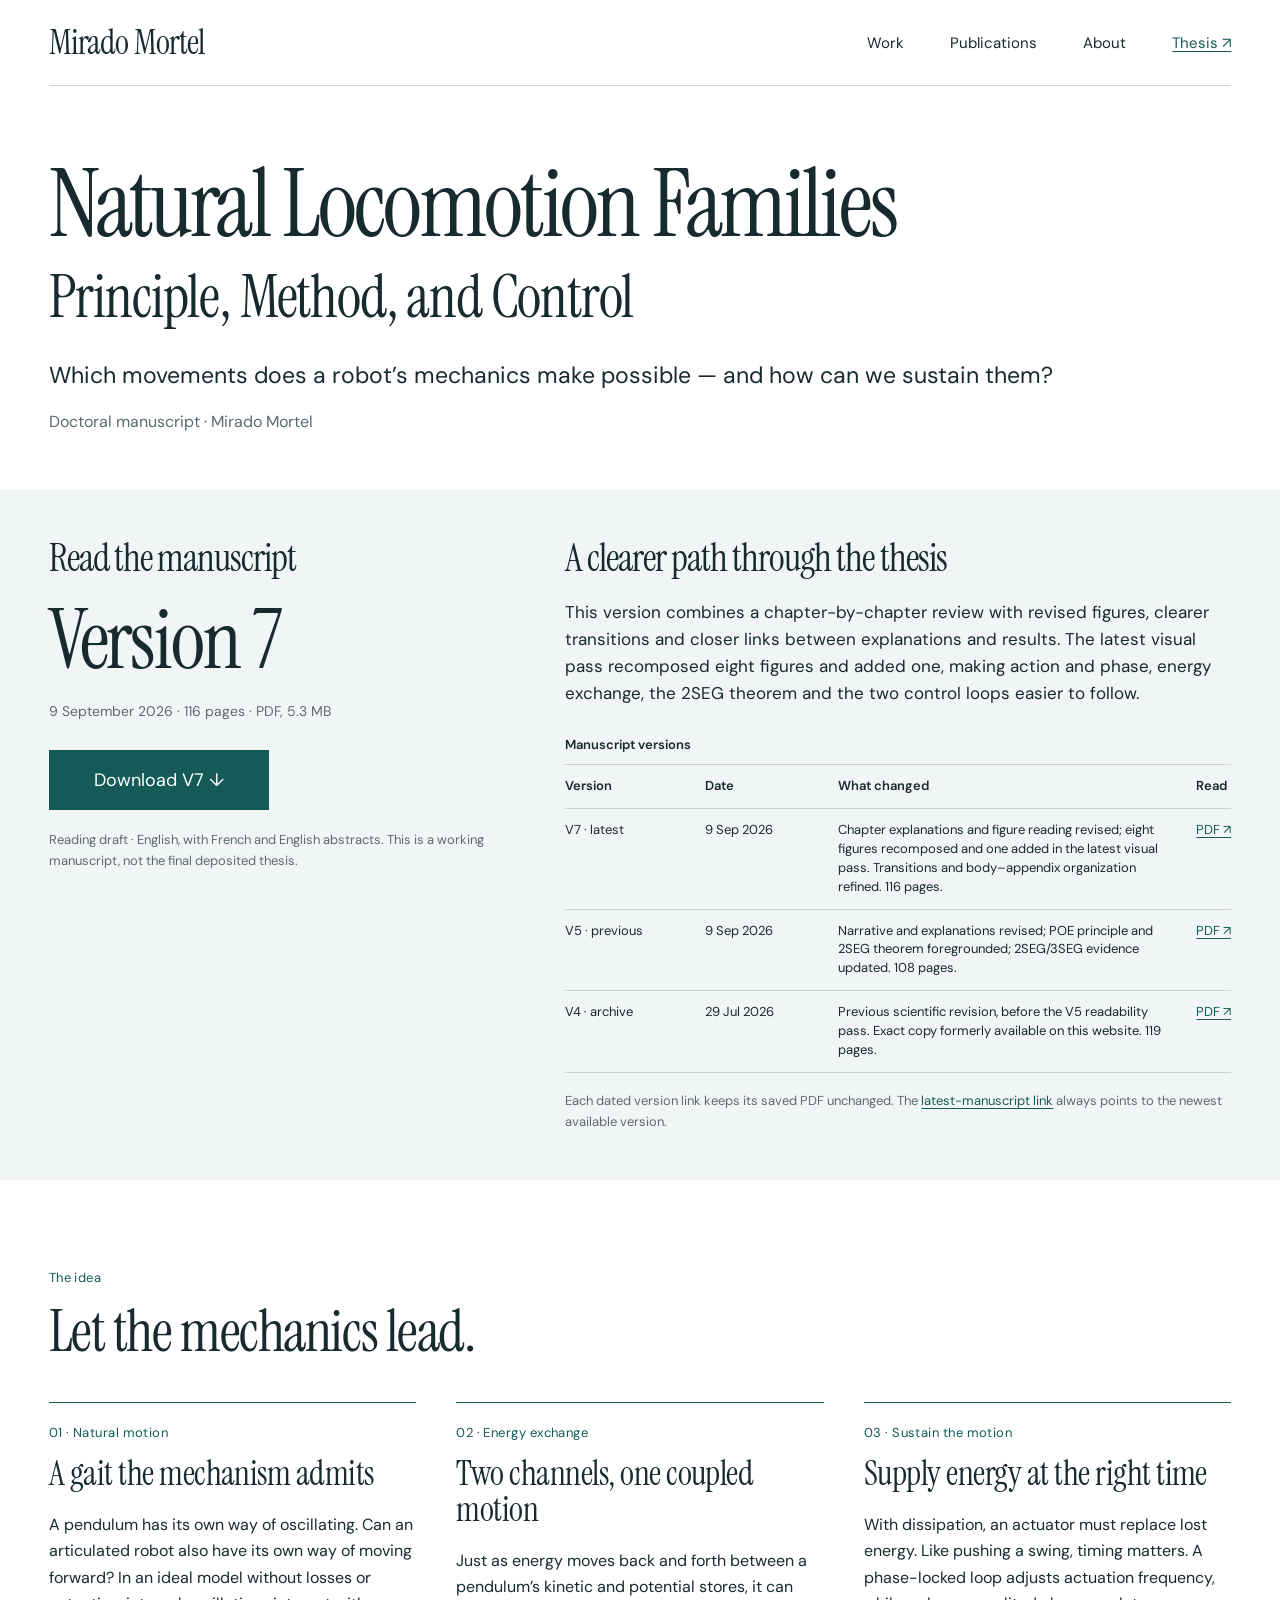
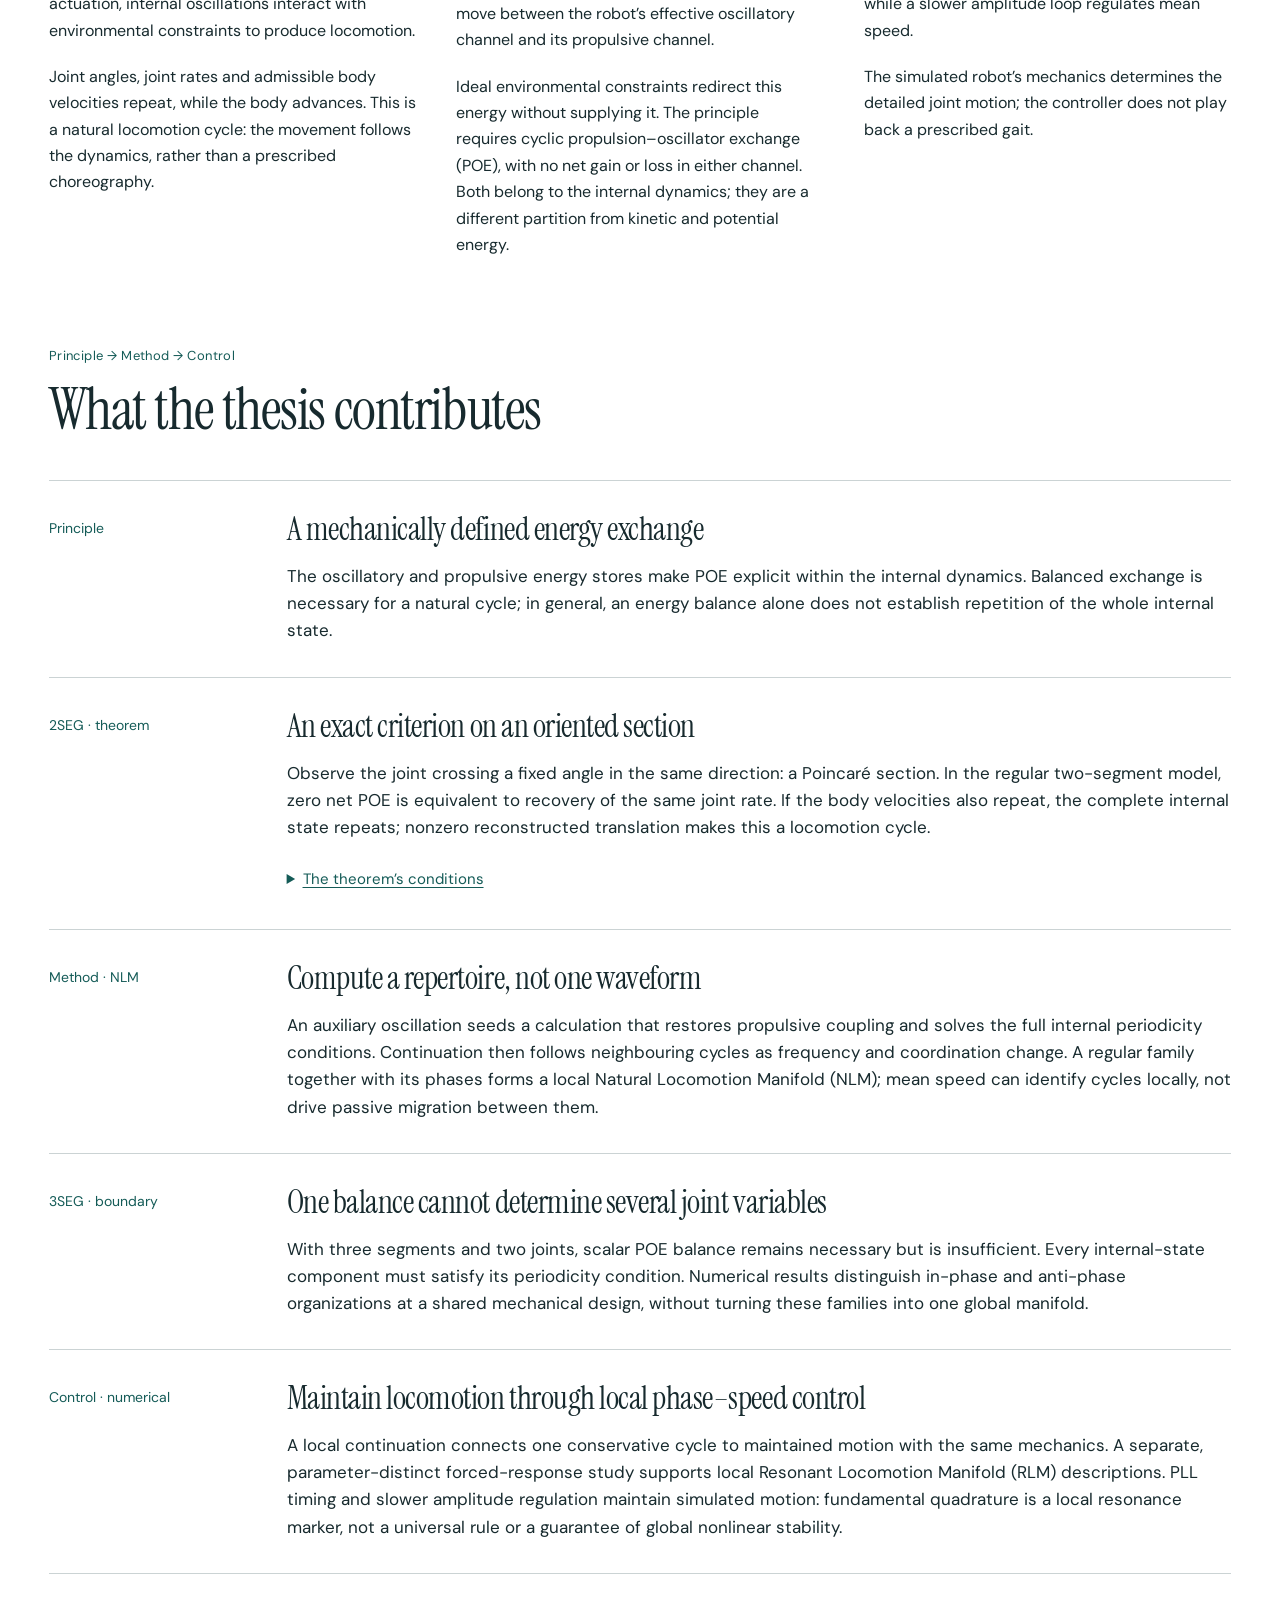
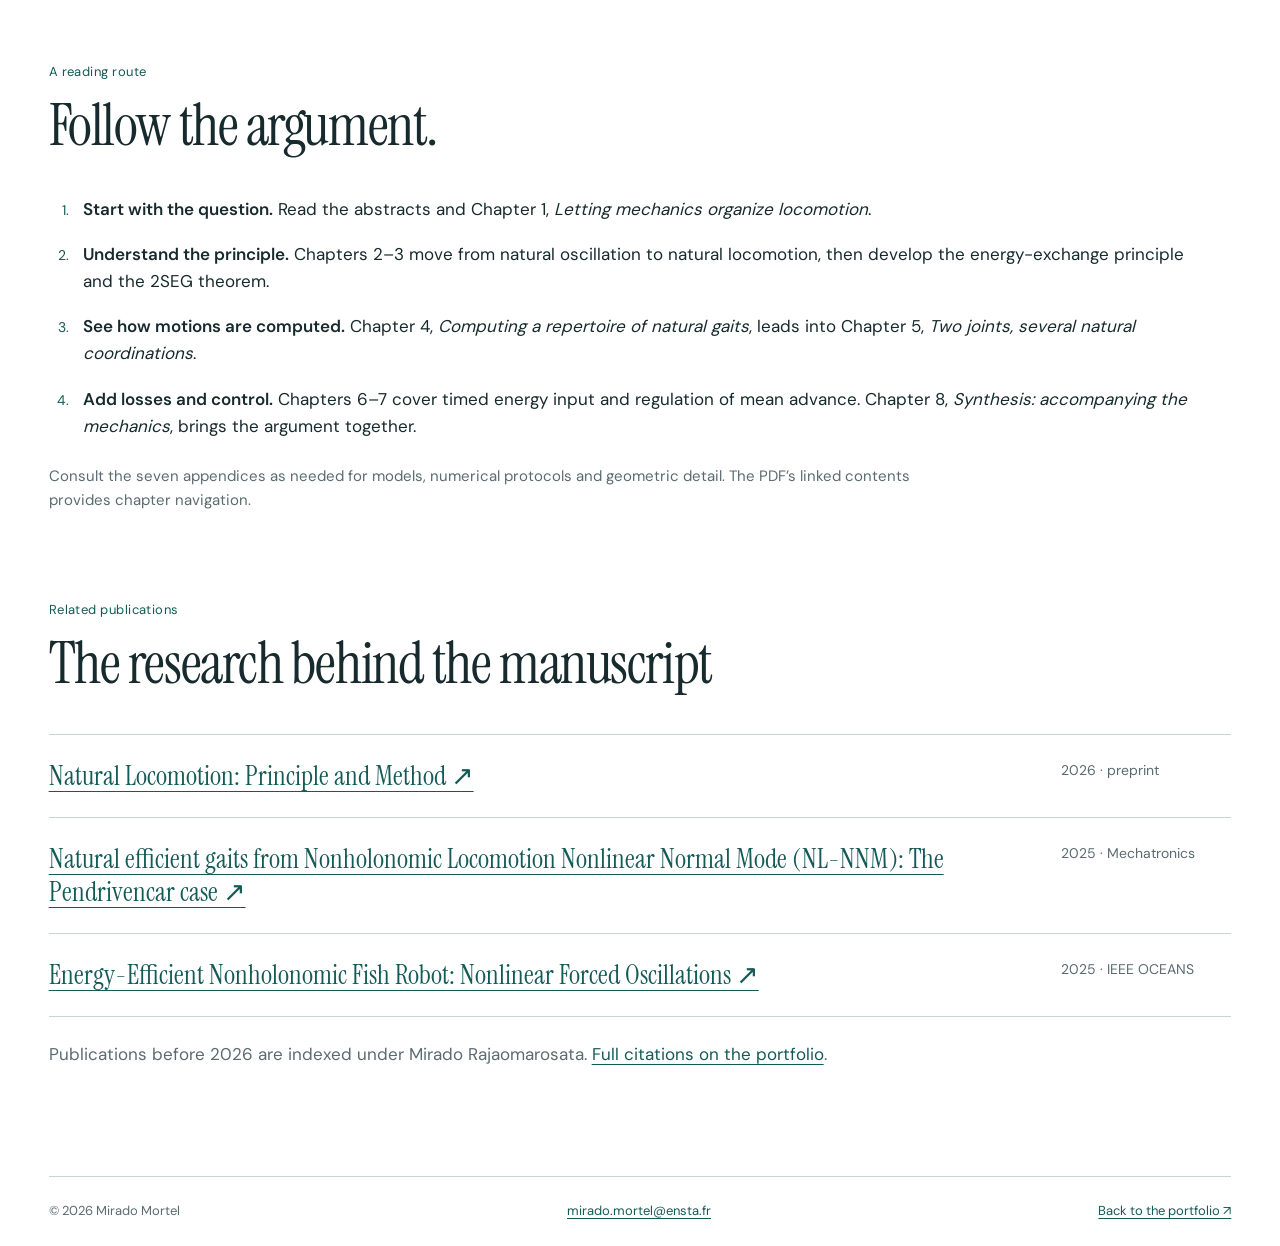
==== commit 72381d0b: "Publish thesis V7 with release notes and preserve V5/V4 downloads" ====
--- a/thesis.html
+++ b/thesis.html
@@ -8,11 +8,11 @@
     <title>Natural Locomotion Families — Mirado Mortel</title>
     <link rel="canonical" href="https://rajaommi.github.io/thesis.html">
     <link rel="icon" href="assets/profile.jpg" type="image/jpeg">
-    <meta property="og:title" content="Natural Locomotion Families — doctoral manuscript V5">
+    <meta property="og:title" content="Natural Locomotion Families — doctoral manuscript V7">
     <meta property="og:description" content="Read the latest manuscript, find earlier versions, and explore the principle, method and control of natural locomotion.">
     <link rel="preload" href="assets/fonts/instrument-serif.ttf" as="font" type="font/ttf" crossorigin>
-    <link rel="stylesheet" href="styles.css">
-    <script src="site.js" defer></script>
+    <link rel="stylesheet" href="styles.css?v=20260909">
+    <script src="site.js?v=20260909" defer></script>
   </head>
   <body class="thesis-page">
     <a class="skip-link" href="#main">Skip to content</a>
@@ -42,14 +42,14 @@
         <div class="shell reading-grid">
           <div>
             <h2 id="manuscript-title">Read the manuscript</h2>
-            <p class="version-title">Version 5</p>
-            <p class="muted"><time datetime="2026-09-09">9 September 2026</time> · 108 pages · PDF, 5.2 MB</p>
-            <a class="button" href="assets/thesis/mirado-mortel-thesis-v5-2026-09-09.pdf">Download V5 ↓</a>
+            <p class="version-title">Version 7</p>
+            <p class="muted"><time datetime="2026-09-09">9 September 2026</time> · 116 pages · PDF, 5.3 MB</p>
+            <a class="button" href="assets/thesis/mirado-mortel-thesis-v7-2026-09-09.pdf">Download V7 ↓</a>
             <p class="version-note">Reading draft · English, with French and English abstracts. This is a working manuscript, not the final deposited thesis.</p>
           </div>
           <div>
             <h2>A clearer path through the thesis</h2>
-            <p>Revised explanations and narrative, an explicit energy-exchange principle, and updated evidence for two- and three-segment locomotion. Intuition leads into the technical arguments; the contributions and their limits remain distinct.</p>
+            <p>This version combines a chapter-by-chapter review with revised figures, clearer transitions and closer links between explanations and results. The latest visual pass recomposed eight figures and added one, making action and phase, energy exchange, the 2SEG theorem and the two control loops easier to follow.</p>
             <div class="version-history">
               <table class="version-table">
                 <caption>Manuscript versions</caption>
@@ -58,13 +58,19 @@
                 </thead>
                 <tbody>
                   <tr>
-                    <th scope="row">V5 · latest</th>
+                    <th scope="row">V7 · latest</th>
+                    <td><time datetime="2026-09-09">9 Sep 2026</time></td>
+                    <td>Chapter explanations and figure reading revised; eight figures recomposed and one added in the latest visual pass. Transitions and body–appendix organization refined. 116 pages.</td>
+                    <td><a href="assets/thesis/mirado-mortel-thesis-v7-2026-09-09.pdf" aria-label="Read the V7 manuscript PDF">PDF ↗</a></td>
+                  </tr>
+                  <tr>
+                    <th scope="row">V5 · previous</th>
                     <td><time datetime="2026-09-09">9 Sep 2026</time></td>
                     <td>Narrative and explanations revised; POE principle and 2SEG theorem foregrounded; 2SEG/3SEG evidence updated. 108 pages.</td>
                     <td><a href="assets/thesis/mirado-mortel-thesis-v5-2026-09-09.pdf" aria-label="Read the V5 manuscript PDF">PDF ↗</a></td>
                   </tr>
                   <tr>
-                    <th scope="row">V4 · previous</th>
+                    <th scope="row">V4 · archive</th>
                     <td><time datetime="2026-07-29">29 Jul 2026</time></td>
                     <td>Previous scientific revision, before the V5 readability pass. Exact copy formerly available on this website. 119 pages.</td>
                     <td><a href="assets/thesis/mirado-mortel-thesis-v4-2026-07-29.pdf" aria-label="Read the archived V4 manuscript PDF">PDF ↗</a></td>
